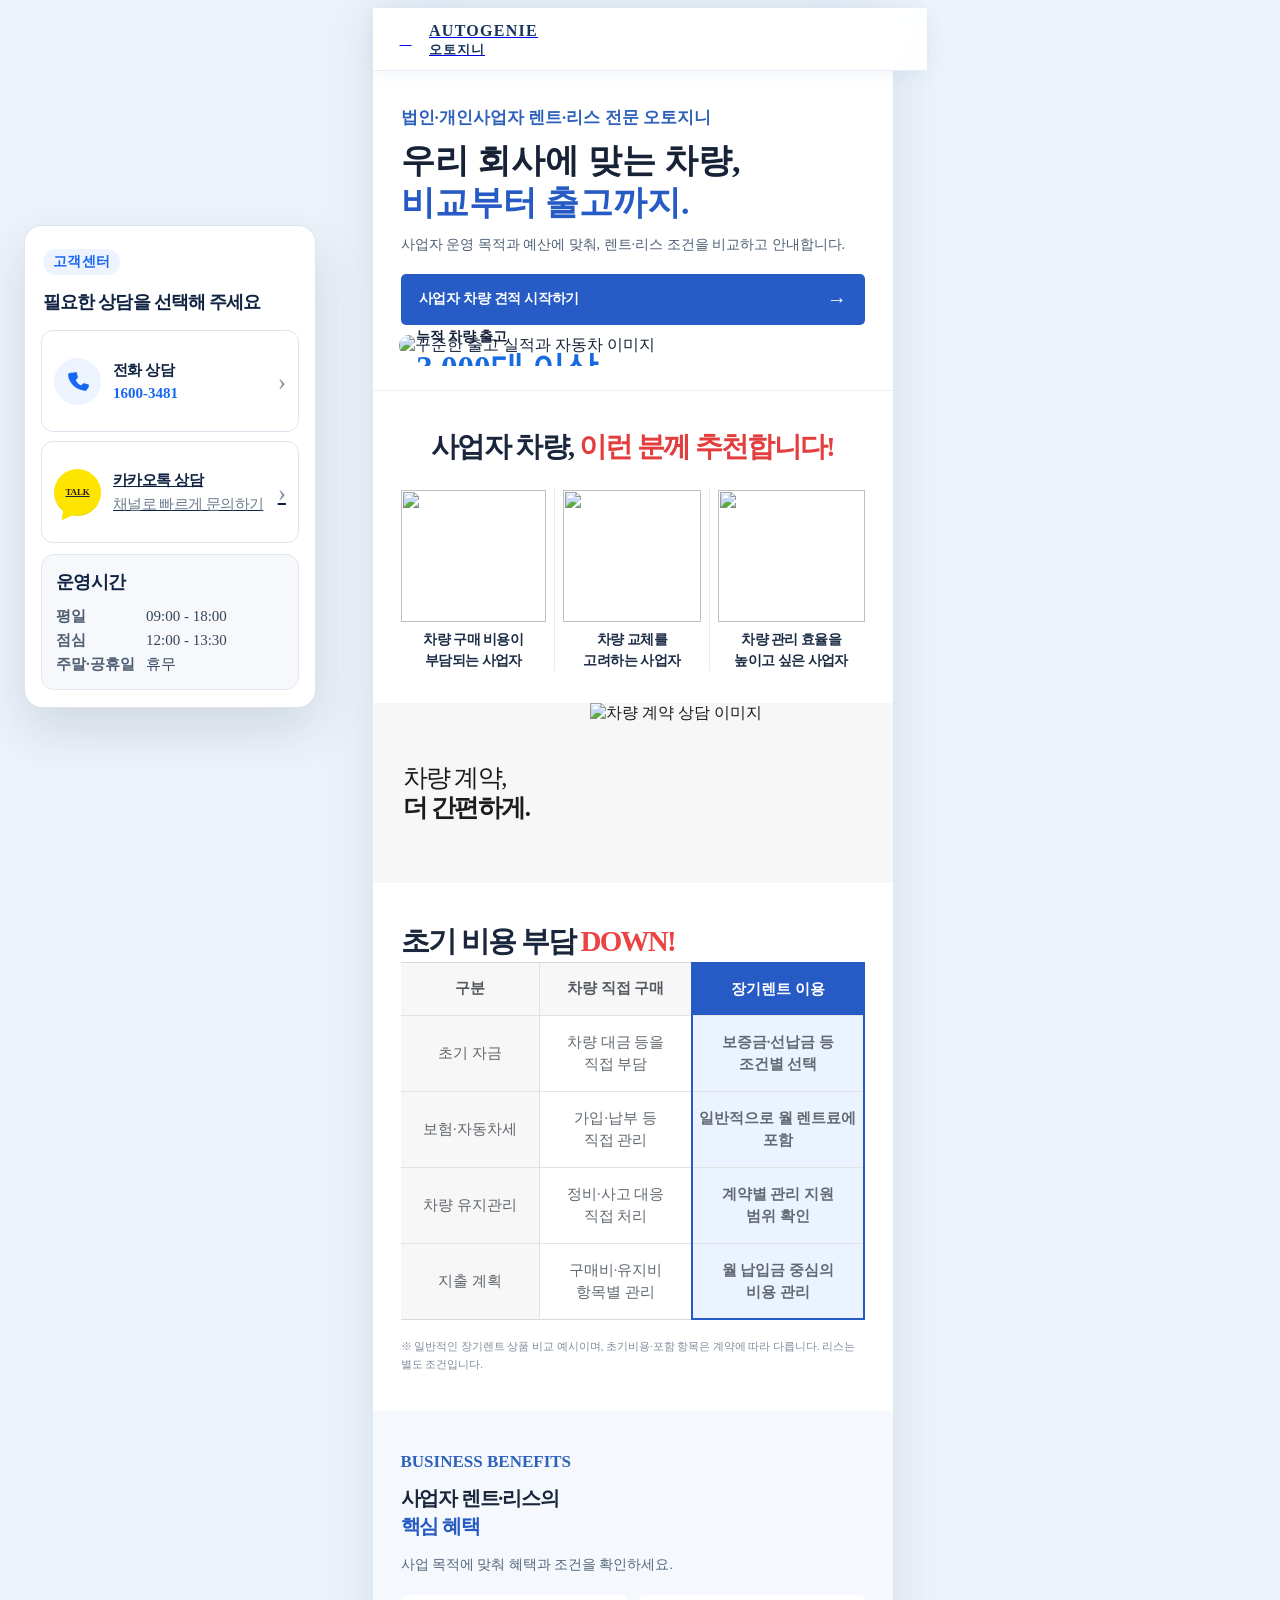
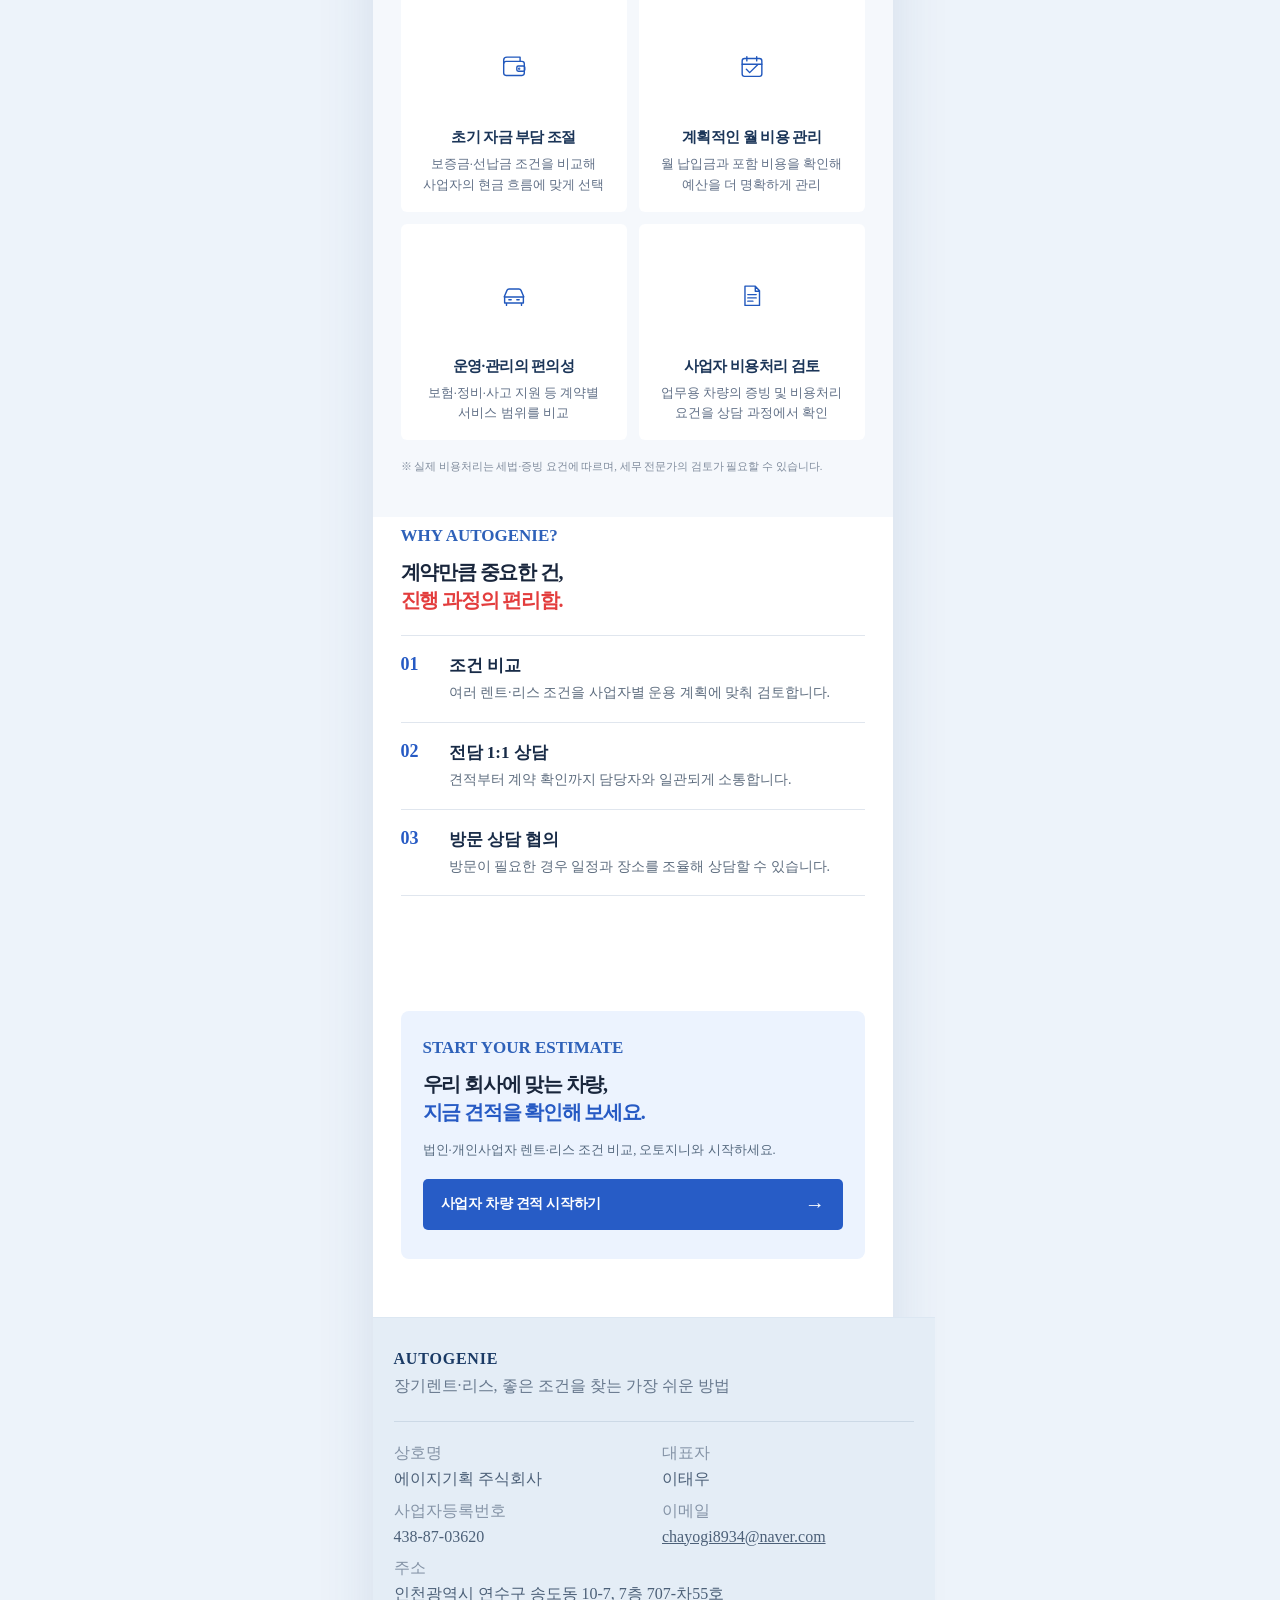
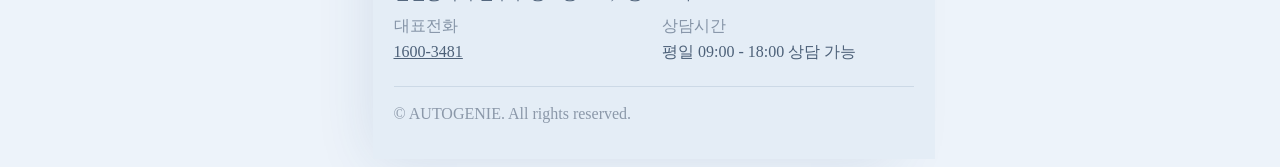
==== corporate-index.html @ b7a8c76e "유입 수정" ====
<!DOCTYPE html>
<html lang="ko" data-site-variant="corporate">
<head>
  <!-- Google tag (gtag.js) -->
  <script async src="https://www.googletagmanager.com/gtag/js?id=G-JW5PS7PGTS"></script>
  <script>
    window.dataLayer = window.dataLayer || [];
    function gtag(){dataLayer.push(arguments);}
    gtag('js', new Date());

    gtag('config', 'G-JW5PS7PGTS');
  </script>

  <meta charset="UTF-8">
  <meta name="viewport" content="width=device-width, initial-scale=1.0">
  <meta name="description" content="오토지니 법인·개인사업자 렌트·리스 비교 견적. 초기비용, 보험·세금, 차량 관리 조건을 비교하고 1:1 상담을 받아보세요.">
  <title>오토지니 | 법인·개인사업자 장기렌트·리스 견적</title>

  <script>
    // 법인 소개 페이지 표시 설정: true = 표시(ON), false = 숨김(OFF)
    // 법인 전용 사이트에만 적용되며 통합차 메인에는 영향이 없습니다.
    (function () {
      const SHOW_CORPORATE_INTRO = true; // 법인 소개 페이지 표시 여부
      document.documentElement.classList.toggle("corporate-estimate-started", !SHOW_CORPORATE_INTRO);
    })();
    // 차량별 광고 링크는 로딩 중 기본 소개 화면이 비치지 않도록 가립니다.
    if (new URLSearchParams(location.search).get("car")?.trim()) {
      document.documentElement.classList.add("vehicle-link-loading");
    }
    if ("scrollRestoration" in history) {
      history.scrollRestoration = "manual";
    }

    document.documentElement.scrollTop = 0;
    window.scrollTo(0, 0);
  </script>
  
  <style>
    html.vehicle-link-loading .landing-loader { animation: none !important; opacity: 1 !important; }
    html.vehicle-link-loading .wizard-page { visibility: hidden !important; }
    html[data-site-variant="corporate"].corporate-vehicle-selection .wizard-page > .wizard-hero { display: none; }
    html[data-site-variant="corporate"].corporate-vehicle-selection .wizard-page > .estimate-shell { margin-top: 12px; }
  

</style>
  <link rel="icon" href="favicon.svg" type="image/svg+xml">
    <link rel="stylesheet" href="css/common.css">
    <link rel="stylesheet" href="css/layer.css">
    <link rel="stylesheet" href="https://cdn.jsdelivr.net/npm/swiper@11/swiper-bundle.min.css">
    <link rel="stylesheet" href="css/style.css?v=20261112-corporate-business-02">
<style id="c26-marquee-critical">.c26-partners,.c26-marquees,.c26-marquee{overflow-x:hidden!important}.c26-marquee{scrollbar-width:none!important}.c26-marquee::-webkit-scrollbar{display:none!important}.c26-marquees.c26-marquees--active .c26-marquee__track{animation:none!important}</style>
</head>
<body>


  <div class="landing-loader" id="landingLoader" role="status" aria-live="polite" aria-label="견적 화면을 준비하고 있습니다.">
    <div class="loader-content">
      <div class="loader-copy">
        <p>AUTOGENIE</p>
        <h2>내 차 견적을<br>간편하게 시작하세요.</h2>
        <span>원하는 차량과 이용조건을<br>차례대로 선택할 수 있습니다.</span>
      </div>
      <div class="loader-symbol" aria-hidden="true">
        <i>A</i>
        <b></b><b></b><b></b>
      </div>
      <div class="loader-status">전국 최저가 견적을 불러오는 중</div>
    </div>
  </div>

  <aside class="customer-care" aria-labelledby="customerCareTitle">
    <div class="customer-care__head">
      <span>고객센터</span>
      <h2 id="customerCareTitle">필요한 상담을 선택해 주세요</h2>
    </div>

    <div class="customer-care__body">
      <div class="customer-care__channels">
        <!-- <a class="customer-care__channel" href="tel:1600-3481" aria-label="전화 상담 1600-3487"> -->
        <a class="customer-care__channel" aria-label="전화 상담 1600-3481">
          <svg class="customer-care__phone" viewBox="0 0 32 32" aria-hidden="true">
            <path d="M9.1 4.8 13 4a2 2 0 0 1 2.3 1.5l1.1 4.7a2 2 0 0 1-.6 1.9l-2.1 2c1.4 3.1 3.8 5.5 6.9 6.9l2-2.1a2 2 0 0 1 1.9-.6l4.7 1.1a2 2 0 0 1 1.5 2.3l-.8 3.9a3 3 0 0 1-3 2.4C14.2 27.5 4.5 17.8 4 7.8a3 3 0 0 1 2.4-3Z"></path>
          </svg>
          <span class="customer-care__channel-copy">
            <strong>전화 상담</strong>
            <b>1600-3481</b>
          </span>
          <span class="customer-care__arrow" aria-hidden="true">›</span>
        </a>

        <a class="customer-care__channel" href="http://pf.kakao.com/_xbkxkGn/chat" target="_blank" rel="noopener noreferrer" aria-label="카카오톡 상담 페이지 열기">
          <span class="customer-care__talk" aria-hidden="true">TALK</span>
          <span class="customer-care__channel-copy">
            <strong>카카오톡 상담</strong>
            <small>채널로 빠르게 문의하기</small>
          </span>
          <span class="customer-care__arrow" aria-hidden="true">›</span>
        </a>
      </div>

      <section class="customer-care__hours" aria-label="고객센터 운영시간">
        <h3>운영시간</h3>
        <dl>
          <div><dt>평일</dt><dd>09:00 - 18:00</dd></div>
          <div><dt>점심</dt><dd>12:00 - 13:30</dd></div>
          <div><dt>주말·공휴일</dt><dd>휴무</dd></div>
        </dl>
      </section>
    </div>
  </aside>


  <main class="wizard-page" id="top">
    <header class="wizard-header">
      <a class="brand-mark" href="corporate-index.html" aria-label="사업자 차량 소개 처음으로 새로고침">
        <span class="brand-symbol">A</span>
        <span class="brand-copy">
          <strong class="brand-copy__name">AUTOGENIE</strong>
          <small class="brand-copy__sub">오토지니</small>
        </span>
      </a>
      <button type="button" class="header-caption header-vehicle-search-button" id="openVehicleSearch" aria-haspopup="dialog" aria-controls="vehicleSearchModal">
        <span class="header-vehicle-search-button__desktop">차량 통합검색</span>
        <span class="header-vehicle-search-button__mobile">차량 검색</span>
      </button>
    </header>


    <!-- AUTOGENIE corporate editorial redesign / 2026-11-11 -->
    <section class="corporate-intro c26" id="corporateIntro" aria-labelledby="corporateIntroTitle">
      <section class="c26-hero" aria-labelledby="corporateIntroTitle">
        <div class="c26-pad">
          <p class="c26-eyebrow">법인·개인사업자 렌트·리스 전문 오토지니</p>
          <h1 id="corporateIntroTitle">우리 회사에 맞는 차량,<br><span>비교부터 <em>출고까지.</em></span></h1>
          <p class="c26-lead">사업자 운영 목적과 예산에 맞춰, 렌트·리스 조건을 비교하고 안내합니다.</p>
          <button type="button" data-enter-estimate class="c26-cta">사업자 차량 견적 시작하기 <span aria-hidden="true">→</span></button>
          <figure class="c26-delivery-graphic"><figcaption><span>누적 차량 출고</span><strong>3,000대 이상</strong></figcaption><img src="images/delivery-growth2.png" alt="꾸준한 출고 실적과 자동차 이미지" loading="eager" decoding="async"></figure>
        </div>
      </section>

      <section class="c26-recommend c26-pad" aria-labelledby="c26RecTitle">
        <h2 id="c26RecTitle">사업자 차량, <span>이런 분께 추천합니다!</span></h2>
        <div class="c26-reasons">
          <div><img class="c26-reasons__image" src="images/icons/corporate_purchase_cost.png" alt="" loading="lazy"><strong>차량 구매 비용이<br>부담되는 사업자</strong></div>
          <div><img class="c26-reasons__image" src="images/icons/corporate_vehicle_replacement.png" alt="" loading="lazy"><strong>차량 교체를<br>고려하는 사업자</strong></div>
          <div><img class="c26-reasons__image" src="images/icons/corporate_vehicle_management.png" alt="" loading="lazy"><strong>차량 관리 효율을<br>높이고 싶은 사업자</strong></div>
        </div>
      </section>

      <section class="c26-highlight c26-highlight--saving"><div class="c26-highlight__copy"><h2>차량 계약,<br><strong>더 간편하게.</strong></h2></div><img class="c26-highlight__image" src="images/personal-consulting.png" alt="차량 계약 상담 이미지" loading="lazy"></section>

      <section class="c26-compare c26-pad" aria-labelledby="c26CompareTitle">
        <h2 id="c26CompareTitle">초기 비용 부담 <span style="color:#eb4343">DOWN!</span></h2>
        <div class="c26-comparison">
          <table class="c26-comparison__table" aria-label="직접 구매와 장기렌트 비교"><thead><tr><th scope="col">구분</th><th scope="col">차량 직접 구매</th><th scope="col">장기렌트 이용</th></tr></thead><tbody>
            <tr><th scope="row">초기 자금</th><td>차량 대금 등을<br>직접 부담</td><td>보증금·선납금 등<br>조건별 선택</td></tr>
            <tr><th scope="row">보험·자동차세</th><td>가입·납부 등<br>직접 관리</td><td>일반적으로 월 렌트료에<br>포함</td></tr>
            <tr><th scope="row">차량 유지관리</th><td>정비·사고 대응<br>직접 처리</td><td>계약별 관리 지원<br>범위 확인</td></tr>
            <tr><th scope="row">지출 계획</th><td>구매비·유지비<br>항목별 관리</td><td>월 납입금 중심의<br>비용 관리</td></tr>
          </tbody></table>
        </div>
        <p class="c26-footnote">※ 일반적인 장기렌트 상품 비교 예시이며, 초기비용·포함 항목은 계약에 따라 다릅니다. 리스는 별도 조건입니다.</p>
      </section>

      <section class="c26-benefits c26-pad" aria-labelledby="c26BenefitsTitle">
        <p class="c26-eyebrow">BUSINESS BENEFITS</p>
        <h2 id="c26BenefitsTitle">사업자 렌트·리스의<br><span>핵심 혜택</span></h2>
        <p class="c26-desc">사업 목적에 맞춰 혜택과 조건을 확인하세요.</p>
        <div class="c26-benefits__list">
          <article><div class="c26-benefit-icon"><svg class="c26-icon c26-icon--wallet" viewBox="0 0 64 64" aria-hidden="true" fill="none" stroke="currentColor" stroke-width="3" stroke-linecap="round" stroke-linejoin="round"><rect x="10" y="20" width="44" height="30" rx="5"/><path d="M10 24V17c0-4 3-6 7-6h28v9"/><rect x="38" y="30" width="17" height="11" rx="3"/><circle cx="43" cy="35.5" r="1"/></svg></div><div><h3>초기 자금 부담 조절</h3><p>보증금·선납금 조건을 비교해 사업자의 현금 흐름에 맞게 선택</p></div></article>
          <article><div class="c26-benefit-icon"><svg class="c26-icon c26-icon--calendar" viewBox="0 0 64 64" aria-hidden="true" fill="none" stroke="currentColor" stroke-width="3" stroke-linecap="round" stroke-linejoin="round"><rect x="11" y="14" width="42" height="38" rx="5"/><path d="M11 26h42M21 10v9m21-9v9M20 37l7 7 17-17"/></svg></div><div><h3>계획적인 월 비용 관리</h3><p>월 납입금과 포함 비용을 확인해 예산을 더 명확하게 관리</p></div></article>
          <article><div class="c26-benefit-icon"><svg class="c26-icon c26-icon--car" viewBox="0 0 64 64" aria-hidden="true" fill="none" stroke="currentColor" stroke-width="3" stroke-linecap="round" stroke-linejoin="round"><path d="M11 34 17 20a5 5 0 0 1 5-3h20a5 5 0 0 1 5 3l6 14M12 34h40v13H12zM16 47v5m32-5v5M21 40h5m12 0h5"/></svg></div><div><h3>운영·관리의 편의성</h3><p>보험·정비·사고 지원 등 계약별 서비스 범위를 비교</p></div></article>
          <article><div class="c26-benefit-icon"><svg class="c26-icon c26-icon--document" viewBox="0 0 64 64" aria-hidden="true" fill="none" stroke="currentColor" stroke-width="3" stroke-linecap="round" stroke-linejoin="round"><path d="M17 11h22l9 10v31H17zM39 11v11h9M23 29h18M23 36h18M23 43h11"/></svg></div><div><h3>사업자 비용처리 검토</h3><p>업무용 차량의 증빙 및 비용처리 요건을 상담 과정에서 확인</p></div></article>
        </div>
        <p class="c26-footnote">※ 실제 비용처리는 세법·증빙 요건에 따르며, 세무 전문가의 검토가 필요할 수 있습니다.</p>
      </section>
    
      <section class="c26-service c26-pad" aria-labelledby="c26ServiceTitle"><p class="c26-eyebrow">WHY AUTOGENIE?</p><h2 id="c26ServiceTitle">계약만큼 중요한 건,<br><span>진행 과정의 편리함.</span></h2>
        <div class="c26-service__rows"><article><b>01</b><div><strong>조건 비교</strong><p>여러 렌트·리스 조건을 사업자별 운용 계획에 맞춰 검토합니다.</p></div></article><article><b>02</b><div><strong>전담 1:1 상담</strong><p>견적부터 계약 확인까지 담당자와 일관되게 소통합니다.</p></div></article><article><b>03</b><div><strong>방문 상담 협의</strong><p>방문이 필요한 경우 일정과 장소를 조율해 상담할 수 있습니다.</p></div></article></div>
      </section>
      <section class="c26-partners" aria-labelledby="c26PartnersTitle"><div class="c26-pad"><p class="c26-eyebrow">PARTNER NETWORK</p><h2 id="c26PartnersTitle">법인·개인사업자 <span>제휴 파트너</span></h2><p class="c26-desc">여러 회사의 차량 조건을 비교하는 네트워크를 준비하고 있습니다.</p></div>
        <div class="c26-marquees"><div class="c26-marquee c26-marquee--left" aria-label="제휴사 임시 예시 자동 흐름"><div class="c26-marquee__track" aria-hidden="true"><div class="c26-marquee__group"><span class="c26-logo"><i style="--logo:#2371b9" aria-hidden="true">◆</i><b>KDB캐피탈</b></span><span class="c26-logo"><i style="--logo:#169f92" aria-hidden="true">✦</i><b>하나캐피탈</b></span><span class="c26-logo"><i style="--logo:#da2237" aria-hidden="true">●</i><b>롯데오토리스</b></span><span class="c26-logo"><i style="--logo:#da2237" aria-hidden="true">●</i><b>롯데캐피탈</b></span><span class="c26-logo"><i style="--logo:#60a73e" aria-hidden="true">●</i><b>아마존카</b></span></div><div class="c26-marquee__group"><span class="c26-logo"><i style="--logo:#2371b9" aria-hidden="true">◆</i><b>KDB캐피탈</b></span><span class="c26-logo"><i style="--logo:#169f92" aria-hidden="true">✦</i><b>하나캐피탈</b></span><span class="c26-logo"><i style="--logo:#da2237" aria-hidden="true">●</i><b>롯데오토리스</b></span><span class="c26-logo"><i style="--logo:#da2237" aria-hidden="true">●</i><b>롯데캐피탈</b></span><span class="c26-logo"><i style="--logo:#60a73e" aria-hidden="true">●</i><b>아마존카</b></span></div></div></div><div class="c26-marquee c26-marquee--right" aria-label="제휴사 임시 예시 자동 흐름"><div class="c26-marquee__track" aria-hidden="true"><div class="c26-marquee__group"><span class="c26-logo"><i style="--logo:#c52e40" aria-hidden="true">▰</i><b>메리츠캐피탈</b></span><span class="c26-logo"><i style="--logo:#1e8fc9" aria-hidden="true">◒</i><b>우리카드</b></span><span class="c26-logo"><i style="--logo:#1e8fc9" aria-hidden="true">◒</i><b>우리금융캐피탈</b></span><span class="c26-logo"><i style="--logo:#da2237" aria-hidden="true">●</i><b>롯데렌터카</b></span><span class="c26-logo"><i style="--logo:#2371b9" aria-hidden="true">◆</i><b>KDB캐피탈</b></span></div><div class="c26-marquee__group"><span class="c26-logo"><i style="--logo:#c52e40" aria-hidden="true">▰</i><b>메리츠캐피탈</b></span><span class="c26-logo"><i style="--logo:#1e8fc9" aria-hidden="true">◒</i><b>우리카드</b></span><span class="c26-logo"><i style="--logo:#1e8fc9" aria-hidden="true">◒</i><b>우리금융캐피탈</b></span><span class="c26-logo"><i style="--logo:#da2237" aria-hidden="true">●</i><b>롯데렌터카</b></span><span class="c26-logo"><i style="--logo:#2371b9" aria-hidden="true">◆</i><b>KDB캐피탈</b></span></div></div></div></div>
      </section>
    
      <section class="c26-bottom c26-pad" aria-labelledby="c26BottomTitle"><div class="c26-bottom__inner"><p class="c26-eyebrow">START YOUR ESTIMATE</p><h2 id="c26BottomTitle">우리 회사에 맞는 차량,<br><span>지금 견적을 확인해 보세요.</span></h2><p>법인·개인사업자 렌트·리스 조건 비교, 오토지니와 시작하세요.</p><button type="button" data-enter-estimate class="c26-cta">사업자 차량 견적 시작하기 <span aria-hidden="true">→</span></button></div></section>
    </section>
        <section class="wizard-hero">
      <p>국산·수입 전 차종 비교</p>
      <h1>내가 원하는 차량,<br><strong>조건까지 한 번에 선택하세요.</strong></h1>
      <!-- <span>전국 최저가 맞춤 견적을 받아보실 수 있습니다.</span> -->
      <span>초기비용 <span class="wizard-zero">0</span>원, 자동차세 <span class="wizard-zero">0</span>원, 보험료 <span class="wizard-zero">0</span>원</span>
      <div class="wizard-hero-visual" aria-hidden="true">
        <img src="images/car-img-bg.png" alt="" class="wizard-hero-visual__image">
      </div>
    </section>

    <section class="estimate-shell" id="estimate">
      <ol class="step-indicator progress-1" id="stepIndicator" aria-label="견적 신청 단계">
        <li class="active">
          <button type="button" data-step-tab="1"><b>01</b><span>차량 선택</span></button>
        </li>
        <li>
          <button type="button" data-step-tab="2" disabled><b>02</b><span>세부모델</span></button>
        </li>
        <li>
          <button type="button" data-step-tab="3" disabled><b>03</b><span>이용조건</span></button>
        </li>
        <li>
          <button type="button" data-step-tab="4" disabled><b>04</b><span>정보입력</span></button>
        </li>
      </ol>

      <form id="estimateForm" novalidate>
        <div id="wizardContent">
          <div class="wizard-step step-one wizard-static-fallback">
            <div class="step-heading">
              <span>STEP 01</span>
              <h2>원하는 차량을 선택해 주세요.</h2>
              <p>차량 종류부터 색상까지 순서대로 선택할 수 있습니다.</p>
            </div>

            <fieldset class="option-block">
              <legend><b>1</b> 차량 구분</legend>
              <div class="segment-control two-column" data-group="market">
                <button type="button" data-value="domestic">국산차</button>
                <button type="button" data-value="import">수입차</button>
              </div>
            </fieldset>

            <div class="review-slot" data-review-slot></div>

            <fieldset class="option-block is-disabled-block initial-followup-selection" hidden>
              <legend><b>2</b> 브랜드</legend>
              <p class="empty-selection-guide">차량 구분을 먼저 선택해 주세요.</p>
            </fieldset>

            <fieldset class="option-block is-disabled-block initial-followup-selection" hidden>
              <legend><b>3</b> 차량</legend>
              <p class="empty-selection-guide">브랜드를 먼저 선택해 주세요.</p>
            </fieldset>

            <div class="wizard-car-card is-empty initial-followup-selection" hidden>
              <div class="wizard-car-title">
                <div>
                  <small>SELECT VEHICLE</small>
                  <strong>차량을 선택해 주세요</strong>
                </div>
              </div>

              <div class="wizard-car-image">
                <div class="vehicle-empty-visual">차량 선택 후 이미지가 표시됩니다.</div>
              </div>

              <div class="paint-block is-disabled-block">
                <div class="paint-label"><b>4</b> 외장 색상</div>
                <p class="empty-selection-guide">차량을 먼저 선택해 주세요.</p>
              </div>
            </div>
          </div>
</div>

        <div id="reviewParking" class="review-parking">
        <section class="review-section" id="reviewSection" aria-labelledby="reviewSectionTitle">
          <div class="review-section__head">
            <div>
              <span class="review-section__eyebrow">REAL DELIVERY REVIEW</span>
              <h2 id="reviewSectionTitle">오토지니 실제 출고 후기</h2>
              
            </div>
            <a class="review-section__more" href="#review-detail">전체 후기 보기</a>
          </div>

          <div class="swiper review-carousel" id="reviewCarousel">
            <div class="swiper-wrapper review-track" id="reviewTrack" aria-live="polite">
              <article class="review-card review-card--loading">
                <div class="review-card__body">
                  <span class="review-card__badge">오토지니 출고후기</span>
                  <strong>출고 후기를 불러오는 중입니다.</strong>
                  <p>최신 출고 사례를 확인하고 있습니다.</p>
                </div>
              </article>
            </div>
          </div>
        </section>
        </div>
        <div class="wizard-spacer"></div>
        <div class="wizard-actions" id="wizardActions">
          <button class="back-button" id="backButton" type="button" aria-label="이전 단계" hidden>
            <svg class="back-arrow" viewBox="0 0 24 24" aria-hidden="true">
              <path d="M5 12h14M14 7l5 5-5 5"></path>
            </svg>
          </button>
          <div class="wizard-actions__group" id="actionGroup">
            <button class="consult-button" id="consultButton" type="button" hidden>바로 견적신청</button>
            <button class="next-button" id="nextButton" type="button">
              다음 단계
              <svg viewBox="0 0 24 24" aria-hidden="true">
                <path d="M5 12h14M14 7l5 5-5 5"></path>
              </svg>
            </button>
          </div>
        </div>
      </form>
    </section>



  

  <dialog class="vehicle-search-modal" id="vehicleSearchModal" aria-labelledby="vehicleSearchModalTitle">
    <div class="vehicle-search-modal__panel">
      <div class="vehicle-search-modal__header">
        <div>
          <h2 id="vehicleSearchModalTitle">차량 통합검색</h2>
          <p>차량명을 검색하면 차량 구분과 브랜드가 자동으로 선택됩니다.</p>
        </div>
        <button type="button" class="vehicle-search-modal__close" id="closeVehicleSearch" aria-label="차량 검색 닫기">×</button>
      </div>
      <div class="vehicle-search-modal__body">
        <div class="vehicle-search-field">
          <input type="search" id="globalVehicleSearch" placeholder="예: 아반떼, 그랑 콜레오스, 모델Y" autocomplete="off" aria-controls="globalVehicleSearchList">
          <button type="button" class="vehicle-search-clear" id="globalVehicleSearchClear" aria-label="검색어 지우기" hidden>×</button>
        </div>
        <p class="vehicle-search-result" id="globalVehicleSearchResult" aria-live="polite">차량명을 입력해 주세요.</p>
        <div class="vehicle-search-list integrated-vehicle-search__list" id="globalVehicleSearchList" hidden></div>
      </div>
    </div>
  </dialog>

  <dialog class="privacy-modal" id="privacyModal" aria-labelledby="privacyModalTitle">
      <div class="privacy-modal__inner">
        <div class="privacy-modal__header">
          <h2 id="privacyModalTitle">개인정보 수집 및 이용 동의</h2>
          <button type="button" class="privacy-modal__close" data-privacy-close aria-label="개인정보 팝업 닫기">×</button>
        </div>

        <div class="privacy-modal__content">
          <section>
            <h3>개인정보취급방침은 다음과 같은 내용을 담고 있습니다.</h3>
          </section>

          <section>
            <h3>가. 수집하는 개인정보 항목 및 수집방법</h3>
            <p>신청자 이름, 핸드폰</p>
          </section>

          <section>
            <h3>나. 개인정보의 수집 및 이용목적</h3>
            <p>영업 담당자들의 전화 상담</p>
          </section>

          <section>
            <h3>다. 수집한 개인정보의 보유 및 이용기간</h3>
            <p>원칙적으로 개인정보 수집 및 이용목적이 달성된 후에는 해당 정보를 지체 없이 파기합니다.</p>
          </section>
        </div>

        <div class="privacy-modal__footer">
          <button type="button" class="privacy-modal__confirm" data-privacy-close>확인</button>
        </div>
      </div>
    </dialog>

    <footer class="wizard-footer">
      <div class="footer-brand">
        <strong>AUTOGENIE</strong>
        <p>장기렌트·리스, 좋은 조건을 찾는 가장 쉬운 방법</p>
      </div>

      <dl class="company-info">
        <div><dt>상호명</dt><dd>에이지기획 주식회사</dd></div>
        <div><dt>대표자</dt><dd>이태우</dd></div>
        <div><dt>사업자등록번호</dt><dd>438-87-03620</dd></div>
        <div><dt>이메일</dt><dd><a href="mailto:chayogi8934@naver.com">chayogi8934@naver.com</a></dd></div>
        <div class="wide"><dt>주소</dt><dd>인천광역시 연수구 송도동 10-7, 7층 707-차55호</dd></div>
        <div><dt>대표전화</dt><dd><a href="tel:1600-3481">1600-3481</a></dd></div>
        <div><dt>상담시간</dt><dd>평일 09:00 - 18:00 상담 가능</dd></div>
      </dl>

      <small class="footer-copyright">© AUTOGENIE. All rights reserved.</small>
    </footer>
  </main>

  <!-- STEP 02: 트림 확인 팝업 (선택 확정 전 안내) -->
  <dialog class="trim-detail-modal" id="trimDetailModal" aria-labelledby="trimDetailModalTitle" aria-describedby="trimDetailModalSummary">
    <div class="trim-detail-modal__panel">
      <header class="trim-detail-modal__header">
        <button type="button" class="trim-detail-modal__back" data-trim-close aria-label="트림 목록으로 돌아가기">
          <svg viewBox="0 0 24 24" width="23" height="23" fill="none" stroke="currentColor" stroke-width="2" stroke-linecap="round" stroke-linejoin="round" aria-hidden="true"><path d="m15 18-6-6 6-6"/></svg>
        </button>
        <span class="trim-detail-modal__eyebrow">트림 상세 안내</span>
        <button type="button" class="trim-detail-modal__close" data-trim-close aria-label="트림 안내 닫기">×</button>
      </header>
      <div class="trim-detail-modal__body">
        <div class="trim-detail-modal__vehicle" id="trimDetailVehicle"></div>
        <h2 id="trimDetailModalTitle" class="trim-detail-modal__title" tabindex="-1"></h2>
        <figure class="trim-detail-modal__visual" id="trimDetailVisual" hidden>
          <div class="trim-detail-modal__visual-heading">
            <span id="trimDetailFeatureLabel">대표 핵심 기능</span>
            <strong id="trimDetailFeatureName"></strong>
          </div>
          <img id="trimDetailImage" alt="" decoding="async">
          <figcaption id="trimDetailImageCaption"></figcaption>
        </figure>
        <p class="trim-detail-modal__summary" id="trimDetailModalSummary"></p>
        <section class="trim-detail-modal__info" aria-labelledby="trimDetailCompareTitle">
          <h3 id="trimDetailCompareTitle">트림별로 달라질 수 있는 부분</h3>
          <div class="trim-detail-modal__comparison" id="trimDetailComparison" hidden>
            <div class="trim-detail-modal__comparison-group trim-detail-modal__comparison-group--inherited">
              <strong class="trim-detail-modal__comparison-label" id="trimDetailInheritedTitle">이전 트림에서 이어지는 주요 사양</strong>
              <ul class="trim-detail-modal__highlights trim-detail-modal__highlights--inherited" id="trimDetailInheritedList"></ul>
            </div>
            <div class="trim-detail-modal__comparison-group trim-detail-modal__comparison-group--upgrade">
              <div class="trim-detail-modal__comparison-upgrade-top">
                <span class="trim-detail-modal__upgrade-badge">UPGRADE</span>
                <strong class="trim-detail-modal__comparison-label" id="trimDetailAddedTitle">새로 추가된 기능</strong>
              </div>
              <ul class="trim-detail-modal__highlights trim-detail-modal__highlights--upgrade" id="trimDetailAddedList"></ul>
            </div>
            <p class="trim-detail-modal__comparison-foot" id="trimDetailComparisonFoot"></p>
          </div>
          <ul class="trim-detail-modal__highlights" id="trimDetailHighlights"></ul>
        </section>
        <div class="trim-detail-modal__notice">
          <strong>선택 전 확인해 주세요</strong>
          <p>기본 사양과 선택 옵션은 차량, 연식, 세부모델에 따라 달라질 수 있습니다. 정확한 구성은 상담 시 확인해 주세요.</p>
        </div>
      </div>
      <footer class="trim-detail-modal__footer">
        <p class="trim-detail-modal__question">이 트림을 선택하시겠습니까?</p>
        <div class="trim-detail-modal__actions">
          <button type="button" class="trim-detail-modal__cancel" data-trim-close><span class="trim-detail-modal__cancel-desktop">다른 트림 살펴보기</span><span class="trim-detail-modal__cancel-mobile">다른 트림 살펴보기</span></button>
          <button type="button" class="trim-detail-modal__confirm" id="confirmTrimSelection">이 트림 선택하기</button>
        </div>
      </footer>
    </div>
  </dialog>

  <!-- 견적 신청 제한 안내 -->
  <dialog class="estimate-block-modal" id="estimateBlockModal" aria-labelledby="estimateBlockTitle" aria-describedby="estimateBlockDescription">
    <div class="estimate-block-modal__content">
      <div class="estimate-block-modal__symbol" aria-hidden="true">!</div>
      <h2 id="estimateBlockTitle">견적 신청이 제한되었습니다</h2>
      <p class="estimate-block-modal__reason" id="estimateBlockDescription">반복적인 허위 견적 신청 및 서비스 이용 방해 행위가 확인되어 견적 신청이 제한되었습니다.</p>
      <div class="estimate-block-modal__warning">
        <strong>⚠ 법적 조치 안내</strong>
        <p>동일한 행위가 지속될 경우 관련 법령에 따라 법적 조치가 취해질 수 있습니다.</p>
      </div>
      <p class="estimate-block-modal__support">정상적인 상담을 원하시는 경우 고객센터로 문의해 주세요.</p>
      <button class="estimate-block-modal__confirm" type="button" data-estimate-block-close>확인</button>
    </div>
  </dialog>


  <script>
    // 기존 견적 JS의 상태·이벤트는 유지하고, 인트로 표시 상태만 전환합니다.
    (function () {
      function showEstimate() {
        document.documentElement.classList.add("corporate-estimate-started");
        const isCorporateSite = document.documentElement.dataset.siteVariant === "corporate" &&
          location.hostname.toLowerCase() !== "agcar.agautoplan.com";
        document.documentElement.classList.toggle("corporate-vehicle-selection", isCorporateSite);
        const intro = document.getElementById("corporateIntro");
        intro?.setAttribute("aria-hidden", "true");
        requestAnimationFrame(function () {
          window.scrollTo({ top: 0, left: 0, behavior: "instant" });
          if (!isCorporateSite) return;
          const initialButton = document.querySelector('#estimate .segment-control[data-group="market"] button');
          if (initialButton) initialButton.focus({ preventScroll: true });
        });
      }
      function enterCorporateEstimate() {
        const intro = document.getElementById("corporateIntro");
        if (!intro || intro.dataset.isLeaving === "true") return;

        const prefersReducedMotion = window.matchMedia("(prefers-reduced-motion: reduce)").matches;
        if (typeof intro.animate !== "function") {
          showEstimate();
          return;
        }

        intro.dataset.isLeaving = "true";
        const exitAnimation = intro.animate(
          [
            { opacity: 1, transform: "translateY(0)" },
            {
              opacity: 0,
              transform: prefersReducedMotion ? "translateY(0)" : "translateY(-14px)"
            }
          ],
          {
            duration: prefersReducedMotion ? 180 : 450,
            easing: "cubic-bezier(0.22, 0.61, 0.36, 1)",
            fill: "forwards"
          }
        );
        exitAnimation.addEventListener("finish", showEstimate, { once: true });
      }
      document.querySelectorAll("[data-enter-estimate]").forEach(function (button) {
        button.addEventListener("click", enterCorporateEstimate);
      });
    })();
  </script>

<script id="c26-marquee-runtime">
(function () {
  function runCorporateMarquee() {
    var container = document.querySelector('.c26-marquees');
    if (!container || container.dataset.marqueeReady === '1') return;
    var rows = Array.from(container.querySelectorAll('.c26-marquee'));
    if (rows.length !== 2) return;
    container.dataset.marqueeReady='1';
    var state = rows.map(function(row) {
      var track=row.querySelector('.c26-marquee__track');
      var group=track.querySelector('.c26-marquee__group');
      return {row:row,track:track,group:group, direction:row.classList.contains('c26-marquee--right')?1:-1, width:1, x:0, speed:row.classList.contains('c26-marquee--right')?26:29};
    });
    function recalc(){
      state.forEach(function(s){
        var old=s.width;
        s.width=s.group.getBoundingClientRect().width || s.group.offsetWidth || 1;
        if (old===1 || s.x < -s.width || s.x>0) s.x=s.direction>0?-s.width:0;
        s.track.style.transform='translate3d('+s.x+'px,0,0)';
      });
    }
    recalc();
    container.classList.add('c26-marquees--active');
    window.addEventListener('resize', recalc, {passive:true});
    var prev=0;
    function animate(t) {
      var delta=prev?Math.min(t-prev,50):16;
      prev=t;
      state.forEach(function(s){
        s.x += s.direction*s.speed*delta/1000;
        if(s.direction<0 && s.x<=-s.width) s.x+=s.width;
        if(s.direction>0 && s.x>=0) s.x-=s.width;
        s.track.style.transform='translate3d('+s.x.toFixed(3)+'px,0,0)';
      });
      window.requestAnimationFrame(animate);
    }
    window.requestAnimationFrame(animate);
  }
  if(document.readyState==='loading') document.addEventListener('DOMContentLoaded',runCorporateMarquee,{once:true});
  else runCorporateMarquee();
})();
</script>
  <script src="js/traffic-tracker.js?v=20261126-traffic-02"></script>

  <script src="js/trim-reference-data.js?v=20261110-trim-merged-01"></script>
  <script src="js/script.js?v=20261110-trim-merged-01"></script>
  <script src="https://cdn.jsdelivr.net/npm/swiper@11/swiper-bundle.min.js"></script>
  <script src="js/reviews.js?v=20261106-agcar-review-loop-01"></script>

</body>
</html>
---- css/style.css ----
@charset "UTF-8";

/* =========================================================
   페이지 기본 스타일
   - 기존 common.css의 페이지 전용 스타일 이동
========================================================= */
.site-header {
    z-index: 50;
    color: #fff;
    -webkit-backdrop-filter: blur(18px);
    backdrop-filter: blur(18px);
    background: #061426eb;
    border-bottom: 1px solid #ffffff14;
    justify-content: space-between;
    align-items: center;
    height: 76px;
    padding: 0 max(24px, 50vw - 640px);
    display: flex;
    position: sticky;
    top: 0;
}
.brand-mark {
    letter-spacing: 0.04em;
    align-items: center;
    gap: 11px;
    font-size: var(--font-18);
    font-weight: 800;
    display: inline-flex;
}
.brand-symbol {
    background: var(--blue);
    color: #fff;
    letter-spacing: 0.08em;
    border-radius: 10px 10px 10px 3px;
    place-items: center;
    width: 35px;
    height: 35px;
    font-style: italic;
    display: grid;
}
.desktop-nav {
    color: #ffffffb8;
    font-size: var(--font-size-base);
    gap: 38px;
    font-weight: 600;
    display: flex;
}
.desktop-nav a:hover {
    color: #fff;
}
.header-cta {
    color: var(--navy-950);
    font-size: var(--font-size-base);
    background: #f7f7f7;
    border-radius: 9px;
    padding: 12px 19px;
    font-weight: 800;
}
.hero {
    background:
        linear-gradient(180deg, #ffffff05, transparent 26%),
        radial-gradient(
            circle at 50% 38%,
            #16365e 0,
            var(--navy-950) 52%,
            #040e1c 100%
        );
    color: #fff;
    min-height: calc(100vh - 76px);
    padding: 76px 24px 40px;
    position: relative;
    overflow: hidden;
}
.hero:before {
    content: "";
    pointer-events: none;
    background-image:
        linear-gradient(#ffffff06 1px, #0000 1px),
        linear-gradient(90deg, #ffffff06 1px, #0000 1px);
    background-size: 72px 72px;
    position: absolute;
    inset: 0;
    -webkit-mask-image: linear-gradient(#000, #0000 65%);
    mask-image: linear-gradient(#000, #0000 65%);
}
.hero-glow {
    filter: blur(100px);
    pointer-events: none;
    background: #407aff2e;
    border-radius: 50%;
    width: 640px;
    height: 300px;
    position: absolute;
    top: 50px;
    left: 50%;
    transform: translate(-50%);
}
.hero-heading,
.configurator,
.trust-row {
    z-index: 1;
    width: min(1280px, 100%);
    margin-inline: auto;
    position: relative;
}
.hero-heading {
    text-align: center;
}
.eyebrow {
    color: #91b8ff;
    font-size: var(--font-size-base);
    letter-spacing: 0.14em;
    justify-content: center;
    align-items: center;
    gap: 9px;
    margin: 0 0 18px;
    font-weight: 800;
    display: flex;
}
.eyebrow span {
    background: currentColor;
    width: 18px;
    height: 2px;
}
.hero h1 {
    color: #fff;
    letter-spacing: -0.055em;
    margin: 0;
    font-size: clamp(2.25rem, 4vw, 3.625rem);
    font-weight: 500;
    line-height: 1.22;
}
.hero h1 strong {
    color: #c7dafe;
    font-weight: 800;
}
.hero-description {
    color: #ffffffa1;
    margin: 20px auto 36px;
    font-size: var(--font-17);
    line-height: 1.75;
}
.configurator {
    min-height: 590px;
    color: var(--ink);
    background: #fff;
    border: 1px solid #ffffff24;
    border-radius: 24px;
    grid-template-columns: 390px 1fr;
    display: grid;
    overflow: hidden;
    box-shadow: 0 30px 80px #00071273;
}
.config-panel {
    border-right: 1px solid var(--line);
    background: #fff;
    padding: 34px 30px;
}
.step-title {
    align-items: center;
    gap: 14px;
    margin-bottom: 28px;
    display: flex;
}
.step-title > span {
    background: var(--navy-950);
    color: #fff;
    width: 42px;
    height: 42px;
    font-size: var(--font-size-base);
    border-radius: 13px;
    place-items: center;
    font-weight: 800;
    display: grid;
}
.step-title p {
    color: var(--blue);
    font-size: var(--font-size-base);
    letter-spacing: 0.11em;
    margin: 0 0 3px;
    font-weight: 900;
}
.step-title h2 {
    letter-spacing: -0.03em;
    margin: 0;
    font-size: var(--font-21);
}
.field-label {
    color: #344054;
    font-size: var(--font-size-base);
    align-items: center;
    gap: 8px;
    margin-bottom: 11px;
    font-weight: 800;
    display: flex;
}
.field-label > span {
    width: 20px;
    height: 20px;
    color: var(--blue);
    font-size: var(--font-size-base);
    background: #edf3ff;
    border-radius: 50%;
    place-items: center;
    display: grid;
}
.brand-grid {
    scrollbar-color: #c5cfdb transparent;
    scrollbar-width: thin;
    grid-template-columns: repeat(4, 1fr);
    gap: 7px;
    max-height: 185px;
    padding-right: 5px;
    display: grid;
    overflow-y: auto;
}
.brand-button {
    border: 1px solid var(--line);
    color: #475467;
    cursor: pointer;
    min-height: 52px;
    font-size: var(--font-size-base);
    background: #fff;
    border-radius: 9px;
    padding: 7px 4px;
    font-weight: 800;
    transition: all 0.18s;
}
.brand-button small {
    color: #98a2b3;
    font-size: var(--font-size-base);
    letter-spacing: 0.04em;
    margin-bottom: 2px;
    display: block;
}
.brand-button:hover {
    background: #f7f9ff;
    border-color: #9cb9ff;
}
.brand-button.active {
    border-color: var(--blue);
    color: var(--blue-dark);
    box-shadow: inset 0 0 0 1px var(--blue);
    background: #edf3ff;
}
.brand-button.active small {
    color: #5981dd;
}
.select-wrap {
    position: relative;
}
.select-wrap:after {
    content: "";
    pointer-events: none;
    border-bottom: 2px solid #667085;
    border-right: 2px solid #667085;
    width: 8px;
    height: 8px;
    position: absolute;
    top: 50%;
    right: 16px;
    transform: translateY(-70%) rotate(45deg);
}
select,
.quote-form input {
    width: 100%;
    height: 51px;
    color: var(--ink);
    background: #fff;
    border: 1px solid #d9dfe7;
    border-radius: 10px;
    outline: none;
}
select {
    appearance: none;
    cursor: pointer;
    font-size: var(--font-size-base);
    padding: 0 42px 0 15px;
    font-weight: 700;
}
select:focus,
.quote-form input:focus {
    border-color: var(--blue);
    box-shadow: 0 0 0 3px #2f6bff1a;
}
.paint-list {
    gap: 10px;
    display: flex;
}
.paint-button {
    cursor: pointer;
    background: 0 0;
    border: 1px solid #0000;
    border-radius: 50%;
    place-items: center;
    width: 42px;
    height: 42px;
    display: grid;
}
.paint-button span {
    border: 1px solid;
    border-radius: 50%;
    width: 28px;
    height: 28px;
    box-shadow: inset 0 0 0 2px #ffffff59;
}
.paint-button.active {
    border-color: var(--blue);
    box-shadow: 0 0 0 2px #edf3ff;
}
.paint-name {
    font-size: var(--font-size-base);
    flex-direction: column;
    gap: 3px;
    margin-top: 10px;
    display: flex;
}
.paint-name small {
    color: #98a2b3;
    font-size: var(--font-size-base);
}
.car-stage {
    background:
        radial-gradient(circle at 55% 42%, #c5d8ff8c, #0000 33%),
        linear-gradient(150deg, #f9fbfe 0%, #eef3fa 100%);
    flex-direction: column;
    min-width: 0;
    padding: 40px 48px 34px;
    display: flex;
}
.car-meta {
    justify-content: space-between;
    align-items: flex-start;
    display: flex;
}
.car-meta p {
    color: var(--blue);
    font-size: var(--font-size-base);
    letter-spacing: 0.15em;
    margin: 0 0 6px;
    font-weight: 900;
}
.car-meta h2 {
    letter-spacing: -0.05em;
    margin: 0;
    font-size: clamp(1.875rem, 3vw, 2.75rem);
    line-height: 1.15;
}
.car-badge {
    background: var(--blue);
    color: #fff;
    font-size: var(--font-size-base);
    border-radius: 999px;
    padding: 7px 12px;
    font-weight: 800;
}
.car-visual {
    flex: 1;
    place-items: center;
    min-height: 365px;
    display: grid;
    position: relative;
}
.car-visual img {
    z-index: 2;
    object-fit: contain;
    mix-blend-mode: multiply;
    width: min(100%, 780px);
    max-height: 380px;
    animation: 0.42s both carIn;
    display: block;
    position: relative;
}
@keyframes carIn {
    0% {
        opacity: 0;
        transform: translate(18px) scale(0.985);
    }
    to {
        opacity: 1;
        transform: translate(0) scale(1);
    }
}
.car-halo {
    aspect-ratio: 1.9;
    filter: blur(8px);
    background: #ffffffc7;
    border-radius: 50%;
    width: 72%;
    position: absolute;
}
.floor-shadow {
    z-index: 1;
    filter: blur(17px);
    background: #121f303d;
    border-radius: 50%;
    width: 66%;
    height: 35px;
    position: absolute;
    bottom: 35px;
    left: 17%;
}
.stage-footer {
    border-top: 1px solid #1028451f;
    justify-content: space-between;
    align-items: center;
    gap: 20px;
    padding-top: 23px;
    display: flex;
}
.selection-summary {
    flex-direction: column;
    gap: 4px;
    min-width: 0;
    display: flex;
}
.selection-summary span {
    color: #7d899a;
    font-size: var(--font-size-base);
}
.selection-summary strong {
    font-size: var(--font-size-base);
    text-overflow: ellipsis;
    white-space: nowrap;
    overflow: hidden;
}
.primary-button,
.submit-button,
.mobile-sticky {
    background: var(--blue);
    color: #fff;
    cursor: pointer;
    border: 0;
    justify-content: center;
    align-items: center;
    gap: 10px;
    font-weight: 800;
    transition: all 0.18s;
    display: inline-flex;
}
.primary-button {
    min-width: 198px;
    font-size: var(--font-size-base);
    border-radius: 11px;
    padding: 16px 20px;
}
.primary-button:hover,
.submit-button:hover {
    background: var(--blue-dark);
    transform: translateY(-1px);
}
.trust-row {
    color: #ffffffb8;
    grid-template-columns: repeat(4, 1fr);
    margin-top: 25px;
    display: grid;
}
.trust-row span {
    font-size: var(--font-size-base);
    border-right: 1px solid #ffffff21;
    justify-content: center;
    align-items: center;
    gap: 8px;
    font-weight: 700;
    display: flex;
}
.trust-row span:last-child {
    border: 0;
}
.trust-row svg {
    color: #8db2ff;
}
.section {
    width: min(1280px, 100% - 48px);
    margin-inline: auto;
    padding: 130px 0;
}
.section-heading {
    max-width: 560px;
}
.eyebrow.dark {
    color: var(--blue);
    justify-content: flex-start;
}
.section-heading h2 {
    letter-spacing: -0.055em;
    margin: 0;
    font-size: clamp(2.125rem, 4vw, 3.25rem);
    line-height: 1.25;
}
.section-heading > p:last-child {
    color: var(--muted);
    font-size: var(--font-size-base);
    margin: 20px 0 0;
    line-height: 1.75;
}
.benefits {
    grid-template-columns: 0.85fr 1.5fr;
    gap: 84px;
    display: grid;
}
.benefit-grid {
    grid-template-columns: repeat(2, 1fr);
    gap: 16px;
    display: grid;
}
.benefit-grid article {
    border: 1px solid var(--line);
    background: #fff;
    border-radius: 20px;
    min-height: 230px;
    padding: 30px;
    transition: all 0.2s;
    position: relative;
    overflow: hidden;
}
.benefit-grid article:hover {
    border-color: #bdcdf4;
    transform: translateY(-4px);
    box-shadow: 0 20px 45px #2338551a;
}
.benefit-number {
    color: #d9e0e9;
    font-size: var(--font-size-base);
    font-weight: 900;
    position: absolute;
    top: 23px;
    right: 25px;
}
.benefit-icon {
    width: 46px;
    height: 46px;
    color: var(--blue);
    background: #edf3ff;
    border-radius: 13px;
    place-items: center;
    margin-bottom: 28px;
    font-size: var(--font-17);
    font-weight: 900;
    display: grid;
}
.benefit-grid h3 {
    letter-spacing: -0.035em;
    margin: 0 0 11px;
    font-size: var(--font-19);
}
.benefit-grid p {
    color: var(--muted);
    font-size: var(--font-size-base);
    margin: 0;
    line-height: 1.7;
}
.process {
    background: var(--surface);
    width: 100%;
    max-width: none;
    padding-inline: max(24px, 50vw - 640px);
}
.section-heading.centered {
    text-align: center;
    max-width: 650px;
    margin-inline: auto;
}
.section-heading.centered .eyebrow {
    justify-content: center;
}
.process-list {
    grid-template-columns: repeat(4, 1fr);
    gap: 16px;
    max-width: 1280px;
    margin: 58px auto 0;
    padding: 0;
    list-style: none;
    display: grid;
}
.process-list li {
    background: #fff;
    border-radius: 18px;
    min-height: 190px;
    padding: 30px 27px;
    position: relative;
}
.process-list li:not(:last-child):after {
    z-index: 2;
    border: 5px solid var(--surface);
    background: var(--blue);
    color: #fff;
    content: "›";
    border-radius: 50%;
    place-items: center;
    width: 34px;
    height: 34px;
    display: grid;
    position: absolute;
    top: 50%;
    right: -25px;
    transform: translateY(-50%);
}
.process-list span {
    color: var(--blue);
    font-size: var(--font-size-base);
    letter-spacing: 0.09em;
    font-weight: 900;
}
.process-list strong {
    margin: 27px 0 10px;
    font-size: var(--font-21);
    display: block;
}
.process-list p {
    color: var(--muted);
    font-size: var(--font-size-base);
    margin: 0;
    line-height: 1.65;
}
.quote-section {
    background: var(--navy-950);
    color: #fff;
    grid-template-columns: 1fr 1fr;
    gap: 80px;
    padding: 110px max(24px, 50vw - 600px);
    display: grid;
}
.quote-copy h2 {
    letter-spacing: -0.055em;
    margin: 0;
    font-size: clamp(2.25rem, 4vw, 3.375rem);
    line-height: 1.25;
}
.quote-copy > p:not(.eyebrow) {
    color: #ffffff9e;
    max-width: 510px;
    margin: 20px 0;
    line-height: 1.75;
}
.quote-copy .eyebrow {
    justify-content: flex-start;
}
.selected-pill {
    color: #bdd2ff;
    font-size: var(--font-size-base);
    background: #ffffff12;
    border: 1px solid #ffffff26;
    border-radius: 999px;
    margin-top: 18px;
    padding: 12px 16px;
    font-weight: 800;
    display: inline-flex;
}
.quote-form {
    min-height: 372px;
    color: var(--ink);
    background: #fff;
    border-radius: 22px;
    padding: 34px;
}
.quote-form label:not(.privacy-check) {
    color: #344054;
    font-size: var(--font-size-base);
    font-weight: 800;
    display: block;
}
.quote-form input {
    font-size: var(--font-size-base);
    margin-top: 9px;
    padding: 0 15px;
}
.quote-form input[readonly] {
    color: #475467;
    background: #f6f8fb;
}
.form-row {
    grid-template-columns: 1fr 1fr;
    gap: 12px;
    margin-bottom: 18px;
    display: grid;
}
.privacy-check {
    color: #667085;
    font-size: var(--font-size-base);
    align-items: center;
    gap: 8px;
    margin: 18px 0;
    display: flex;
}
.privacy-check input {
    width: 16px;
    height: 16px;
    accent-color: var(--blue);
    margin: 0;
}
.submit-button {
    border-radius: 11px;
    width: 100%;
    height: 56px;
}
.submit-message {
    text-align: center;
    flex-direction: column;
    justify-content: center;
    align-items: center;
    min-height: 304px;
    display: flex;
}
.submit-message > span {
    width: 52px;
    height: 52px;
    color: var(--blue);
    background: #eaf1ff;
    border-radius: 50%;
    place-items: center;
    margin-bottom: 18px;
    font-size: var(--font-25);
    display: grid;
}
.submit-message h3 {
    margin: 0 0 1rem;
    font-size: var(--font-20);
}
.submit-message p {
    max-width: 24.38rem;
    color: var(--muted);
    font-size: var(--font-size-base);
    margin: 0;
    line-height: 1.65;
}
.submit-message button {
    color: var(--blue);
    cursor: pointer;
    background: 0 0;
    border: 0;
    margin-top: 22px;
    font-weight: 800;
}
footer {
    color: #ffffff87;
    font-size: var(--font-size-base);
    background: #040e1c;
    align-items: center;
    gap: 32px;
    padding: 36px max(24px, 50vw - 640px);
    display: flex;
}
.footer-logo {
    color: #fff;
}
.copyright {
    margin-left: auto;
}
.mobile-sticky {
    display: none;
}

body {
    background: #e8edf4;
    padding-bottom: 76px;
}
main {
    background: #fff;
    width: min(100%, 520px);
    margin-inline: auto;
    overflow: clip;
    box-shadow: 0 0 55px #06142629;
}
.site-header {
    width: min(100%, 520px);
    height: 64px;
    padding-inline: 17px;
    right: auto;
}
.brand-mark {
    font-size: var(--font-size-base);
    gap: 8px;
}
.brand-copy {
    display: flex;
    flex-direction: column;
    align-items: flex-start;
    line-height: 1;
}
.brand-copy__name {
    color: #17345c;
    font-size: 1rem;
    font-weight: 850;
    letter-spacing: 0.08em;
}
.brand-copy__sub {
    color: #17345c;
    margin-top: 4px;
    font-size: 0.8125rem;
    font-weight: 850;
    letter-spacing: 0.08em;
}
.brand-symbol {
    border-radius: 8px 8px 8px 3px;
    width: 31px;
    height: 31px;
}
.desktop-nav {
    display: none;
}
.header-cta {
    font-size: var(--font-size-base);
    border-radius: 8px;
    padding: 10px 13px;
    display: inline-flex;
}
.hero {
    min-height: auto;
    padding: 43px 15px 27px;
}
.hero:before {
    background-size: 44px 44px;
}
.hero-glow {
    width: 430px;
    height: 250px;
    top: 30px;
}
.eyebrow {
    font-size: var(--font-size-base);
    margin-bottom: 14px;
}
.hero h1 {
    font-size: clamp(1.938rem, 8vw, 2.438rem);
    line-height: 1.28;
}
.hero-description {
    max-width: 410px;
    font-size: var(--font-size-base);
    margin: 17px auto 25px;
    line-height: 1.7;
}
.configurator {
    border-radius: 18px;
    flex-direction: column;
    min-height: auto;
    display: flex;
}
.config-panel {
    border-right: 0;
    border-bottom: 1px solid var(--line);
    padding: 24px 19px 21px;
}
.step-title {
    margin-bottom: 21px;
}
.step-title > span {
    border-radius: 11px;
    width: 39px;
    height: 39px;
}
.step-title h2 {
    font-size: var(--font-19);
}
.brand-grid {
    scroll-snap-type: x proximity;
    scrollbar-width: none;
    max-height: none;
    margin-right: -19px;
    padding: 0 19px 8px 0;
    display: flex;
    overflow: auto hidden;
}
.brand-grid::-webkit-scrollbar {
    display: none;
}
.brand-button {
    scroll-snap-align: start;
    min-width: 76px;
}
.field-group + .field-group {
    margin-top: 19px;
}
.color-group {
    margin-bottom: 2px;
}
.paint-list {
    gap: 8px;
}
.car-stage {
    min-height: 410px;
    padding: 25px 19px 22px;
}
.car-meta h2 {
    font-size: var(--font-31);
}
.car-visual {
    min-height: 245px;
}
.car-visual img {
    width: 112%;
    max-width: none;
    max-height: 255px;
}
.floor-shadow {
    bottom: 28px;
}
.stage-footer {
    flex-direction: column;
    align-items: stretch;
    gap: 14px;
}
.primary-button {
    width: 100%;
}
.trust-row {
    grid-template-columns: repeat(2, 1fr);
    gap: 15px 0;
}
.trust-row span {
    font-size: var(--font-size-base);
    border: 0;
    justify-content: flex-start;
    padding-left: 8px;
}
.section {
    width: calc(100% - 36px);
    padding: 82px 0;
}
.section-heading h2 {
    font-size: var(--font-34);
}
.section-heading > p:last-child {
    font-size: var(--font-size-base);
    margin-top: 16px;
}
.benefits {
    display: block;
}
.benefit-grid {
    grid-template-columns: 1fr;
    gap: 12px;
    margin-top: 38px;
}
.benefit-grid article {
    min-height: 195px;
    padding: 26px;
}
.process {
    width: 100%;
    padding: 82px 18px;
}
.process-list {
    grid-template-columns: 1fr;
    gap: 11px;
    margin-top: 38px;
}
.process-list li {
    min-height: 145px;
    padding: 25px;
}
.process-list li:not(:last-child):after {
    display: none;
}
.process-list strong {
    margin-top: 20px;
}
.quote-section {
    grid-template-columns: 1fr;
    gap: 36px;
    padding: 76px 18px;
}
.quote-copy h2 {
    font-size: var(--font-35);
}
.quote-form {
    min-height: 0;
    padding: 24px 19px;
}
.form-row {
    grid-template-columns: 1fr;
    gap: 17px;
}
footer {
    flex-direction: column;
    align-items: flex-start;
    gap: 11px;
    padding: 33px 20px;
}
.copyright {
    margin: 9px 0 0;
}
.mobile-sticky {
    z-index: 60;
    border-radius: 12px;
    width: calc(min(100vw, 520px) - 24px);
    height: 55px;
    display: flex;
    position: fixed;
    bottom: 10px;
    left: 50%;
    transform: translate(-50%);
    box-shadow: 0 10px 30px #091c3452;
}

body:has(.wizard-page) {
    padding-bottom: 0;
}
.wizard-page {
    background: #f3f6fa;
    min-height: 100vh;
    overflow: visible;
}
.wizard-header {
    z-index: 50;
    color: #fff;
    -webkit-backdrop-filter: blur(16px);
    backdrop-filter: blur(16px);
    background: #061426f5;
    border-bottom: 1px solid #ffffff14;
    justify-content: space-between;
    align-items: center;
    width: 100%;
    height: 62px;
    padding: 0 17px;
    display: flex;
    position: sticky;
    top: 0;
}
.header-caption {
    color: #ffffffc7;
    font-size: var(--font-size-base);
    border: 1px solid #ffffff29;
    border-radius: 8px;
    padding: 8px 11px;
    font-weight: 800;
}
.estimate-shell {
    z-index: 2;
    background: #fff;
    border: 1px solid #e1e6ed;
    border-radius: 20px;
    width: calc(100% - 24px);
    min-height: 640px;
    margin: -34px auto 30px;
    position: relative;
    overflow: hidden;
    box-shadow: 0 18px 45px #0f213821;
}
.progress-head {
    align-items: center;
    gap: 14px;
    padding: 21px 20px 13px;
    display: flex;
}
.progress-copy {
    color: #98a2b3;
    font-size: var(--font-size-base);
    align-items: baseline;
    gap: 3px;
    display: flex;
}
.progress-copy strong {
    color: var(--blue);
    font-size: var(--font-22);
}
.progress-track {
    background: #edf0f4;
    border-radius: 999px;
    flex: 1;
    height: 5px;
    overflow: hidden;
}
.progress-track span {
    border-radius: inherit;
    background: linear-gradient(90deg, var(--blue), #69a1ff);
    height: 100%;
    transition: width 0.32s;
    display: block;
}
.step-indicator {
    border-bottom: 1px solid #edf0f4;
    grid-template-columns: repeat(4, 1fr);
    margin: 0;
    padding: 20px 12px 18px;
    list-style: none;
    display: grid;
}
.step-indicator li {
    color: #a0a8b4;
    flex-direction: column;
    align-items: center;
    gap: 6px;
    display: flex;
    position: relative;
}
.step-indicator li:not(:last-child):after {
    display: none;
}
.step-indicator li > span {
    z-index: 1;
    width: 27px;
    height: 27px;
    font-size: var(--font-size-base);
    background: #fff;
    border: 1px solid #d8dee6;
    border-radius: 50%;
    place-items: center;
    font-weight: 900;
    display: grid;
    position: relative;
}
.step-indicator li small {
    font-size: var(--font-size-progress-label);
    font-weight: 750;
}
.step-indicator li.active,
.step-indicator li.done {
    color: var(--blue);
}
.step-indicator li.active > span,
.step-indicator li.done > span {
    border-color: var(--blue);
    background: var(--blue);
    color: #fff;
}
.step-indicator li.done:not(:last-child):after {
    background: var(--blue);
}
.step-indicator svg {
    width: 14px;
}
.wizard-step {
    padding: 28px 20px 6px;
    animation: 0.28s both wizardIn;
}
@keyframes wizardIn {
    0% {
        opacity: 0;
        transform: translate(10px);
    }
    to {
        opacity: 1;
        transform: none;
    }
}
.step-heading {
    margin-bottom: 20px;
}
.step-heading > span {
    color: var(--blue);
    font-size: var(--font-size-base);
    letter-spacing: 0.1em;
    font-weight: 900;
}
.step-heading h2 {
    letter-spacing: -0.045em;
    margin: 5px 0 7px;
    font-size: var(--font-23);
    line-height: 1.35;
}
.step-heading p {
    color: #7a8493;
    font-size: var(--font-size-base);
    margin: 0;
    line-height: 1.6;
}
.option-block,
.paint-block {
    border: 0;
    min-width: 0;
    margin: 0;
    padding: 0;
}
.option-block + .option-block {
    margin-top: 26px;
}
.option-block legend,
.paint-block legend {
    color: #344054;
    width: 100%;
    font-size: var(--font-size-base);
    margin-bottom: 11px;
    font-weight: 850;
}
.paint-label {
    color: #344054;
    width: 100%;
    font-size: var(--font-size-base);
    align-items: center;
    margin-bottom: 12px;
    font-weight: 850;
    display: flex;
}
.paint-label b,
.option-block legend b,
.paint-block legend b {
    width: 20px;
    height: 20px;
    color: var(--blue);
    font-size: var(--font-size-base);
    background: #edf3ff;
    border-radius: 50%;
    place-items: center;
    margin-right: 6px;
    display: inline-grid;
}
.segment-control {
    gap: 8px;
    display: grid;
}
.two-column {
    grid-template-columns: repeat(2, 1fr);
}
.three-column {
    grid-template-columns: repeat(3, 1fr);
}
.usage-row button {
    white-space: nowrap;
    font-size: 0.875rem;
    padding: 0 6px;
}
.segment-control button,
.rate-grid button,
.mileage-grid button {
    color: #525d6d;
    cursor: pointer;
    height: 48px;
    font-size: var(--font-size-base);
    background: #fff;
    border: 1px solid #dce2e9;
    border-radius: 10px;
    font-weight: 800;
}
.segment-control button.active,
.rate-grid button.active,
.mileage-grid button.active {
    border-color: var(--blue);
    color: var(--blue-dark);
    box-shadow: inset 0 0 0 1px var(--blue);
    background: #edf3ff;
}
.wizard-brand-grid {
    grid-template-columns: repeat(3, 1fr);
    gap: 7px;
    display: grid;
}
.wizard-brand-grid button {
    color: #333;
    cursor: pointer;
    min-height: 72px;
    font-size: var(--font-14);
    background: #fff;
    border: 1px solid #dfe4eb;
    border-radius: 9px;
    padding: 10px 6px 5px;
    font-weight: 400;
    display: flex;
    flex-direction: column;
    align-items: center;
    justify-content: center;
    gap: 6px;
}
.wizard-brand-grid small {
    color: #98a2b3;
    font-size: var(--font-size-base);
    margin-bottom: 2px;
    display: block;
}
.brand-logo-box {
    width: 100%;
    min-height: 22px;
    display: flex;
    align-items: center;
    justify-content: center;
}
.brand-logo-box img {
    display: block;
    width: auto;
    max-width: 100px;
    height: auto;
    max-height: 25px;
    object-fit: contain;
}
.wizard-brand-grid button[data-brand="현대"] .brand-logo-box img {
    transform: scale(1) !important;
    transform-origin: center !important;
}
.wizard-brand-grid button[data-brand="제네시스"] .brand-logo-box img {
    transform: scale(1.5) !important;
    transform-origin: center !important;
}
.wizard-brand-grid button[data-brand="기아"] .brand-logo-box img {
    transform: scale(1.2) !important;
    transform-origin: center !important;
}
.wizard-brand-grid button[data-brand="KGM"] .brand-logo-box img {
    transform: scale(1.2) !important;
    transform-origin: center !important;
}
.wizard-brand-grid button[data-brand="르노"] .brand-logo-box img {
    transform: scale(1.2) !important;
    transform-origin: center !important;
}
.wizard-brand-grid button[data-brand="쉐보레"] .brand-logo-box img {
    transform: scale(1.2) !important;
    transform-origin: center !important;
}
.wizard-brand-grid button[data-brand="BMW"] .brand-logo-box img {
    transform: scale(1.4) !important;
    transform-origin: center !important;
}
.wizard-brand-grid button[data-brand="벤츠"] .brand-logo-box img {
    transform: scale(1.2) !important;
    transform-origin: center !important;
}
.wizard-brand-grid button[data-brand="아우디"] .brand-logo-box img {
    transform: scale(1.2) !important;
    transform-origin: center !important;
}
.wizard-brand-grid button[data-brand="볼보"] .brand-logo-box img {
    transform: scale(1.5) !important;
    transform-origin: center !important;
}
.wizard-brand-grid button[data-brand="테슬라"] .brand-logo-box img {
    transform: scale(1.5) !important;
    transform-origin: center !important;
}

.brand-logo-box.is-light-logo {
    background: #1f3046;
    border-radius: 8px;
    padding: 6px 8px;
}

.brand-logo-box.is-light-logo img {
    max-width: 92px;
    max-height: 16px;
}
.brand-label {
    display: block;
    line-height: 1.25;
}
.wizard-brand-grid button.active {
    border-color: var(--blue);
    color: var(--blue-dark);
    box-shadow: inset 0 0 0 1px var(--blue);
    background: #edf3ff;
}
.wizard-select {
    position: relative;
}
.wizard-select:after {
    content: "";
    pointer-events: none;
    border-bottom: 2px solid #667085;
    border-right: 2px solid #667085;
    width: 7px;
    height: 7px;
    position: absolute;
    top: 50%;
    right: 17px;
    transform: translateY(-65%) rotate(45deg);
}
.wizard-select select {
    appearance: none;
    width: 100%;
    height: 50px;
    font-size: var(--font-size-base);
    background: #fff;
    border: 1px solid #dce2e9;
    border-radius: 10px;
    padding: 0 40px 0 14px;
    font-weight: 800;
}
.vehicle-card-list {
    gap: 12px;
    display: grid;
}
.vehicle-card-item {
    width: 100%;
    text-align: left;
    background: #fff;
    border: 1px solid #d9dee6;
    border-radius: 22px;
    justify-content: space-between;
    align-items: center;
    min-height: 96px;
    padding: 16px 20px;
    display: flex;
    box-shadow: 0 8px 18px rgba(23, 39, 60, 0.04);
    position: relative;
    overflow: hidden;

    /* 차량 리스트 가이드 위치 - 카드 전체 기준 */
    --list-guide-x1: 61%;
    --list-guide-x2: 95.5%;
}
.vehicle-card-item.active {
    border-color: var(--blue);
    box-shadow: 0 0 0 2px rgba(47, 107, 255, 0.12);
}
/* 차량 리스트 가이드라인 - 카드 전체 기준 */
/* .vehicle-card-item::before {
    content: "";
    position: absolute;
    inset: 0;
    pointer-events: none;
    z-index: 10;

    background-image:
        linear-gradient(
            to right,
            transparent calc(var(--list-guide-x1) - 0.5px),
            #30e0ff calc(var(--list-guide-x1) - 0.5px),
            #30e0ff calc(var(--list-guide-x1) + 0.5px),
            transparent calc(var(--list-guide-x1) + 0.5px)
        ),
        linear-gradient(
            to right,
            transparent calc(var(--list-guide-x2) - 0.5px),
            #30e0ff calc(var(--list-guide-x2) - 0.5px),
            #30e0ff calc(var(--list-guide-x2) + 0.5px),
            transparent calc(var(--list-guide-x2) + 0.5px)
        );
} */
.vehicle-card-item::after {
    content: "";
    position: absolute;

    top: 0;
    bottom: 0;
    left: 0;

    width: 55%;

    background: #fff;

    z-index: 2;
    pointer-events: none;
}
.vehicle-card-item__name {
    position: relative;
    z-index: 3;
    color: #111827;
    font-size: var(--font-20);
    font-weight: 900;
    line-height: 1.3;
}
.vehicle-card-item__thumb {
    position: relative;
    z-index: 1;

    flex: 0 0 156px;
    justify-content: flex-end;
    align-items: center;
    display: flex;

    overflow: visible;
}

/* 차량 리스트 이미지 공통 보정값
   - 브랜드별 위치/크기 조정이 실제 transform에 연결되도록 변수화
   - +x: 오른쪽 / -x: 왼쪽
   - +y: 아래 / -y: 위
*/
.vehicle-card-item__thumb img {
    --list-brand-scale: 1.5;
    --list-brand-x: 0px;
    --list-brand-y: 0px;
    --list-car-scale-add: 0;
    --list-car-x-add: 0px;
    --list-car-y-add: 0px;

    width: 100%;
    max-width: 156px;
    max-height: 72px;
    object-fit: contain;
    transform: translate(
            calc(var(--list-brand-x) + var(--list-car-x-add)),
            calc(var(--list-brand-y) + var(--list-car-y-add))
        )
        scale(calc(var(--list-brand-scale) + var(--list-car-scale-add)));
    transform-origin: center center;
}

/* =========================================================
   차량 리스트 - 브랜드별 이미지 위치/크기 조정
   여기 값만 바꾸면 해당 브랜드의 리스트 이미지 전체에 적용됩니다.
========================================================= */
.vehicle-card-item[data-brand="현대"] .vehicle-card-item__thumb img {
    --list-brand-scale: 1.55;
    --list-brand-x: -1px;
    --list-brand-y: -7px;
}
.vehicle-card-item[data-brand="제네시스"] .vehicle-card-item__thumb img {
    --list-brand-scale: 1.52;
    --list-brand-x: 0px;
    --list-brand-y: -7px;
}
.vehicle-card-item[data-brand="기아"] .vehicle-card-item__thumb img {
    --list-brand-scale: 1.55;
    --list-brand-x: 0px;
    --list-brand-y: -10px;
}
.vehicle-card-item[data-brand="KGM"] .vehicle-card-item__thumb img {
    --list-brand-scale: 1.55;
    --list-brand-x: 0px;
    --list-brand-y: 3px;
}
.vehicle-card-item[data-brand="르노"] .vehicle-card-item__thumb img {
    --list-brand-scale: 1.55;
    --list-brand-x: -2px;
    --list-brand-y: 5px;
}
.vehicle-card-item[data-brand="쉐보레"] .vehicle-card-item__thumb img {
    --list-brand-scale: 1.5;
    --list-brand-x: -1px;
    --list-brand-y: -1px;
}
.vehicle-card-item[data-brand="BMW"] .vehicle-card-item__thumb img {
    --list-brand-scale: 1.55;
    --list-brand-x: 0px;
    --list-brand-y: 13px;
}
.vehicle-card-item[data-brand="벤츠"] .vehicle-card-item__thumb img {
    --list-brand-scale: 1.55;
    --list-brand-x: 0px;
    --list-brand-y: 11px;
}
.vehicle-card-item[data-brand="아우디"] .vehicle-card-item__thumb img {
    --list-brand-scale: 2;
    --list-brand-x: 0px;
    --list-brand-y: 0px;
}
.vehicle-card-item[data-brand="볼보"] .vehicle-card-item__thumb img {
    --list-brand-scale: 1.6;
    --list-brand-x: -1px;
    --list-brand-y: -6px;
}
.vehicle-card-item[data-brand="테슬라"] .vehicle-card-item__thumb img {
    --list-brand-scale: 1.63;
    --list-brand-x: -3px;
    --list-brand-y: -5px;
}
.vehicle-card-item[data-brand="랜드로버"] .vehicle-card-item__thumb img {
    --list-brand-scale: 1.2;
    --list-brand-x: 0px;
    --list-brand-y: 0px;
}
.vehicle-card-item[data-brand="폭스바겐"] .vehicle-card-item__thumb img {
    --list-brand-scale: 1.5;
    --list-brand-x: -1px;
    --list-brand-y: 3px;
}

/* =========================================================
   차량 리스트 세부 이미지 위치/크기 조정
========================================================= */
/* 현대 */
.vehicle-card-item[data-brand="현대"][data-car-card="그랜저"]
    .vehicle-card-item__thumb
    img {
    --list-car-scale-add: 0;
    --list-car-x-add: 0px;
    --list-car-y-add: 0px;
}
.vehicle-card-item[data-brand="현대"][data-car-card="그랜저 하이브리드"]
    .vehicle-card-item__thumb
    img {
    --list-car-scale-add: 0;
    --list-car-x-add: 0px;
    --list-car-y-add: 0px;
}
.vehicle-card-item[data-brand="현대"][data-car-card="베뉴"]
    .vehicle-card-item__thumb
    img {
    --list-car-scale-add: 0;
    --list-car-x-add: 0px;
    --list-car-y-add: 6px;
}
.vehicle-card-item[data-brand="현대"][data-car-card="스타리아"]
    .vehicle-card-item__thumb
    img {
    --list-car-scale-add: 0;
    --list-car-x-add: 0px;
    --list-car-y-add: 7px;
}
.vehicle-card-item[data-brand="현대"][data-car-card="스타리아 하이브리드"]
    .vehicle-card-item__thumb
    img {
    --list-car-scale-add: 0;
    --list-car-x-add: 0px;
    --list-car-y-add: 7px;
}
.vehicle-card-item[data-brand="현대"][data-car-card="싼타페"]
    .vehicle-card-item__thumb
    img {
    --list-car-scale-add: 0;
    --list-car-x-add: 0px;
    --list-car-y-add: 7px;
}
.vehicle-card-item[data-brand="현대"][data-car-card="싼타페 하이브리드"]
    .vehicle-card-item__thumb
    img {
    --list-car-scale-add: 0;
    --list-car-x-add: 0px;
    --list-car-y-add: 7px;
}
.vehicle-card-item[data-brand="현대"][data-car-card="쏘나타"]
    .vehicle-card-item__thumb
    img {
    --list-car-scale-add: 0;
    --list-car-x-add: 0px;
    --list-car-y-add: 1px;
}
.vehicle-card-item[data-brand="현대"][data-car-card="쏘나타 하이브리드"]
    .vehicle-card-item__thumb
    img {
    --list-car-scale-add: 0;
    --list-car-x-add: 0px;
    --list-car-y-add: 1px;
}
.vehicle-card-item[data-brand="현대"][data-car-card="아반떼"]
    .vehicle-card-item__thumb
    img {
    --list-car-scale-add: 0;
    --list-car-x-add: 0px;
    --list-car-y-add: 0px;
}
.vehicle-card-item[data-brand="현대"][data-car-card="아반떼 하이브리드"]
    .vehicle-card-item__thumb
    img {
    --list-car-scale-add: 0;
    --list-car-x-add: 0px;
    --list-car-y-add: 0px;
}
.vehicle-card-item[data-brand="현대"][data-car-card="아이오닉5"]
    .vehicle-card-item__thumb
    img {
    --list-car-scale-add: 0;
    --list-car-x-add: 0px;
    --list-car-y-add: 0px;
}
.vehicle-card-item[data-brand="현대"][data-car-card="아이오닉6"]
    .vehicle-card-item__thumb
    img {
    --list-car-scale-add: 0;
    --list-car-x-add: 0px;
    --list-car-y-add: 0px;
}
.vehicle-card-item[data-brand="현대"][data-car-card="아이오닉9"]
    .vehicle-card-item__thumb
    img {
    --list-car-scale-add: 0;
    --list-car-x-add: 0px;
    --list-car-y-add: 3px;
}
.vehicle-card-item[data-brand="현대"][data-car-card="캐스퍼"]
    .vehicle-card-item__thumb
    img {
    --list-car-scale-add: 0;
    --list-car-x-add: 2px;
    --list-car-y-add: 11px;
}
.vehicle-card-item[data-brand="현대"][data-car-card="캐스퍼 일렉트릭"]
    .vehicle-card-item__thumb
    img {
    --list-car-scale-add: 0;
    --list-car-x-add: 2px;
    --list-car-y-add: 11px;
}
.vehicle-card-item[data-brand="현대"][data-car-card="코나"]
    .vehicle-card-item__thumb
    img {
    --list-car-scale-add: 0;
    --list-car-x-add: 0px;
    --list-car-y-add: 3px;
}
.vehicle-card-item[data-brand="현대"][data-car-card="코나 하이브리드"]
    .vehicle-card-item__thumb
    img {
    --list-car-scale-add: 0;
    --list-car-x-add: 0px;
    --list-car-y-add: 3px;
}
.vehicle-card-item[data-brand="현대"][data-car-card="코나 일렉트릭"]
    .vehicle-card-item__thumb
    img {
    --list-car-scale-add: 0;
    --list-car-x-add: 0px;
    --list-car-y-add: 3px;
}
.vehicle-card-item[data-brand="현대"][data-car-card="투싼"]
    .vehicle-card-item__thumb
    img {
    --list-car-scale-add: 0;
    --list-car-x-add: 0px;
    --list-car-y-add: 4px;
}
.vehicle-card-item[data-brand="현대"][data-car-card="투싼 하이브리드"]
    .vehicle-card-item__thumb
    img {
    --list-car-scale-add: 0;
    --list-car-x-add: 0px;
    --list-car-y-add: 4px;
}
.vehicle-card-item[data-brand="현대"][data-car-card="팰리세이드"]
    .vehicle-card-item__thumb
    img {
    --list-car-scale-add: 0;
    --list-car-x-add: 0px;
    --list-car-y-add: 4px;
}
.vehicle-card-item[data-brand="현대"][data-car-card="팰리세이드 하이브리드"]
    .vehicle-card-item__thumb
    img {
    --list-car-scale-add: 0;
    --list-car-x-add: 0px;
    --list-car-y-add: 4px;
}
.vehicle-card-item[data-brand="현대"][data-car-card="포터2"]
    .vehicle-card-item__thumb
    img {
    --list-car-scale-add: 0;
    --list-car-x-add: 1px;
    --list-car-y-add: 0px;
}
.vehicle-card-item[data-brand="현대"][data-car-card="포터2 일렉트릭"]
    .vehicle-card-item__thumb
    img {
    --list-car-scale-add: 0.05;
    --list-car-x-add: -3px;
    --list-car-y-add: 0px;
}

/* 제네시스 */
.vehicle-card-item[data-brand="제네시스"][data-car-card="GV90"]
    .vehicle-card-item__thumb
    img {
    --list-car-scale-add: 0.05;
    --list-car-x-add: -2px;
    --list-car-y-add: 7px;
}
.vehicle-card-item[data-brand="제네시스"][data-car-card="G70"]
    .vehicle-card-item__thumb
    img {
    --list-car-scale-add: 0;
    --list-car-x-add: 0px;
    --list-car-y-add: 0px;
}
.vehicle-card-item[data-brand="제네시스"][data-car-card="G80"]
    .vehicle-card-item__thumb
    img {
    --list-car-scale-add: 0;
    --list-car-x-add: 0px;
    --list-car-y-add: 0px;
}
.vehicle-card-item[data-brand="제네시스"][data-car-card="일렉트리파이드 G80"]
    .vehicle-card-item__thumb
    img {
    --list-car-scale-add: 0;
    --list-car-x-add: 0px;
    --list-car-y-add: 0px;
}
.vehicle-card-item[data-brand="제네시스"][data-car-card="G90"]
    .vehicle-card-item__thumb
    img {
    --list-car-scale-add: 0;
    --list-car-x-add: 0px;
    --list-car-y-add: 0px;
}
.vehicle-card-item[data-brand="제네시스"][data-car-card="GV60"]
    .vehicle-card-item__thumb
    img {
    --list-car-scale-add: 0;
    --list-car-x-add: 0px;
    --list-car-y-add: 2px;
}
.vehicle-card-item[data-brand="제네시스"][data-car-card="GV70"]
    .vehicle-card-item__thumb
    img {
    --list-car-scale-add: 0;
    --list-car-x-add: 0px;
    --list-car-y-add: 2px;
}
.vehicle-card-item[data-brand="제네시스"][data-car-card="일렉트리파이드 GV70"]
    .vehicle-card-item__thumb
    img {
    --list-car-scale-add: 0;
    --list-car-x-add: 0px;
    --list-car-y-add: 2px;
}
.vehicle-card-item[data-brand="제네시스"][data-car-card="GV80"]
    .vehicle-card-item__thumb
    img {
    --list-car-scale-add: 0;
    --list-car-x-add: 0px;
    --list-car-y-add: 6px;
}

/* 기아 */
.vehicle-card-item[data-brand="기아"][data-car-card="EV3"]
    .vehicle-card-item__thumb
    img {
    --list-car-scale-add: 0;
    --list-car-x-add: 0px;
    --list-car-y-add: 0px;
}
.vehicle-card-item[data-brand="기아"][data-car-card="EV4"]
    .vehicle-card-item__thumb
    img {
    --list-car-scale-add: 0;
    --list-car-x-add: 0px;
    --list-car-y-add: 0px;
}
.vehicle-card-item[data-brand="기아"][data-car-card="EV5"]
    .vehicle-card-item__thumb
    img {
    --list-car-scale-add: 0;
    --list-car-x-add: 0px;
    --list-car-y-add: 0px;
}
.vehicle-card-item[data-brand="기아"][data-car-card="EV6"]
    .vehicle-card-item__thumb
    img {
    --list-car-scale-add: 0;
    --list-car-x-add: 0px;
    --list-car-y-add: 0px;
}
.vehicle-card-item[data-brand="기아"][data-car-card="EV9"]
    .vehicle-card-item__thumb
    img {
    --list-car-scale-add: 0;
    --list-car-x-add: 0px;
    --list-car-y-add: 0px;
}
.vehicle-card-item[data-brand="기아"][data-car-card="K5"]
    .vehicle-card-item__thumb
    img {
    --list-car-scale-add: 0;
    --list-car-x-add: 0px;
    --list-car-y-add: 0px;
}
.vehicle-card-item[data-brand="기아"][data-car-card="K5 하이브리드"]
    .vehicle-card-item__thumb
    img {
    --list-car-scale-add: 0;
    --list-car-x-add: 0px;
    --list-car-y-add: 0px;
}
.vehicle-card-item[data-brand="기아"][data-car-card="K8"]
    .vehicle-card-item__thumb
    img {
    --list-car-scale-add: 0;
    --list-car-x-add: 0px;
    --list-car-y-add: 0px;
}
.vehicle-card-item[data-brand="기아"][data-car-card="K8 하이브리드"]
    .vehicle-card-item__thumb
    img {
    --list-car-scale-add: 0;
    --list-car-x-add: 0px;
    --list-car-y-add: 0px;
}
.vehicle-card-item[data-brand="기아"][data-car-card="K9"]
    .vehicle-card-item__thumb
    img {
    --list-car-scale-add: 0;
    --list-car-x-add: 0px;
    --list-car-y-add: 0px;
}
.vehicle-card-item[data-brand="기아"][data-car-card="PV5 카고"]
    .vehicle-card-item__thumb
    img {
    --list-car-scale-add: 0;
    --list-car-x-add: 0px;
    --list-car-y-add: 0px;
}
.vehicle-card-item[data-brand="기아"][data-car-card="니로 하이브리드"]
    .vehicle-card-item__thumb
    img {
    --list-car-scale-add: 0;
    --list-car-x-add: 0px;
    --list-car-y-add: 0px;
}
.vehicle-card-item[data-brand="기아"][data-car-card="니로 EV"]
    .vehicle-card-item__thumb
    img {
    --list-car-scale-add: 0;
    --list-car-x-add: 0px;
    --list-car-y-add: 0px;
}
.vehicle-card-item[data-brand="기아"][data-car-card="레이"]
    .vehicle-card-item__thumb
    img {
    --list-car-scale-add: 0;
    --list-car-x-add: 0px;
    --list-car-y-add: 4px;
}
.vehicle-card-item[data-brand="기아"][data-car-card="레이 EV"]
    .vehicle-card-item__thumb
    img {
    --list-car-scale-add: 0;
    --list-car-x-add: 0px;
    --list-car-y-add: 4px;
}
.vehicle-card-item[data-brand="기아"][data-car-card="모닝"]
    .vehicle-card-item__thumb
    img {
    --list-car-scale-add: 0;
    --list-car-x-add: 0px;
    --list-car-y-add: 3px;
}
.vehicle-card-item[data-brand="기아"][data-car-card="봉고3"]
    .vehicle-card-item__thumb
    img {
    --list-car-scale-add: 0;
    --list-car-x-add: 0px;
    --list-car-y-add: 2px;
}
.vehicle-card-item[data-brand="기아"][data-car-card="셀토스"]
    .vehicle-card-item__thumb
    img {
    --list-car-scale-add: 0;
    --list-car-x-add: 0px;
    --list-car-y-add: 0px;
}
.vehicle-card-item[data-brand="기아"][data-car-card="셀토스 하이브리드"]
    .vehicle-card-item__thumb
    img {
    --list-car-scale-add: 0;
    --list-car-x-add: 0px;
    --list-car-y-add: 0px;
}
.vehicle-card-item[data-brand="기아"][data-car-card="스포티지"]
    .vehicle-card-item__thumb
    img {
    --list-car-scale-add: 0;
    --list-car-x-add: 0px;
    --list-car-y-add: 0px;
}
.vehicle-card-item[data-brand="기아"][data-car-card="스포티지 하이브리드"]
    .vehicle-card-item__thumb
    img {
    --list-car-scale-add: 0;
    --list-car-x-add: 0px;
    --list-car-y-add: 0px;
}
.vehicle-card-item[data-brand="기아"][data-car-card="쏘렌토"]
    .vehicle-card-item__thumb
    img {
    --list-car-scale-add: 0;
    --list-car-x-add: 0px;
    --list-car-y-add: 0px;
}
.vehicle-card-item[data-brand="기아"][data-car-card="쏘렌토 하이브리드"]
    .vehicle-card-item__thumb
    img {
    --list-car-scale-add: 0;
    --list-car-x-add: 0px;
    --list-car-y-add: 0px;
}
.vehicle-card-item[data-brand="기아"][data-car-card="카니발"]
    .vehicle-card-item__thumb
    img {
    --list-car-scale-add: 0;
    --list-car-x-add: 0px;
    --list-car-y-add: 0px;
}
.vehicle-card-item[data-brand="기아"][data-car-card="카니발 하이브리드"]
    .vehicle-card-item__thumb
    img {
    --list-car-scale-add: 0;
    --list-car-x-add: 0px;
    --list-car-y-add: 0px;
}

/* KGM */
.vehicle-card-item[data-brand="KGM"][data-car-card="렉스턴 뉴 아레나"]
    .vehicle-card-item__thumb
    img {
    --list-car-scale-add: 0;
    --list-car-x-add: 0px;
    --list-car-y-add: 0px;
}
.vehicle-card-item[data-brand="KGM"][data-car-card="무쏘"]
    .vehicle-card-item__thumb
    img {
    --list-car-scale-add: 0;
    --list-car-x-add: 0px;
    --list-car-y-add: -7px;
}
.vehicle-card-item[data-brand="KGM"][data-car-card="무쏘 EV"]
    .vehicle-card-item__thumb
    img {
    --list-car-scale-add: 0;
    --list-car-x-add: 0px;
    --list-car-y-add: -7px;
}
.vehicle-card-item[data-brand="KGM"][data-car-card="액티언"]
    .vehicle-card-item__thumb
    img {
    --list-car-scale-add: 0;
    --list-car-x-add: 0px;
    --list-car-y-add: -2px;
}
.vehicle-card-item[data-brand="KGM"][data-car-card="액티언 하이브리드"]
    .vehicle-card-item__thumb
    img {
    --list-car-scale-add: 0;
    --list-car-x-add: 0px;
    --list-car-y-add: -2px;
}
.vehicle-card-item[data-brand="KGM"][data-car-card="토레스"]
    .vehicle-card-item__thumb
    img {
    --list-car-scale-add: 0;
    --list-car-x-add: 0px;
    --list-car-y-add: -1px;
}
.vehicle-card-item[data-brand="KGM"][data-car-card="토레스 하이브리드"]
    .vehicle-card-item__thumb
    img {
    --list-car-scale-add: 0;
    --list-car-x-add: 0px;
    --list-car-y-add: -1px;
}
.vehicle-card-item[data-brand="KGM"][data-car-card="토레스 EVX"]
    .vehicle-card-item__thumb
    img {
    --list-car-scale-add: 0;
    --list-car-x-add: 0px;
    --list-car-y-add: -1px;
}
.vehicle-card-item[data-brand="KGM"][data-car-card="티볼리"]
    .vehicle-card-item__thumb
    img {
    --list-car-scale-add: 0;
    --list-car-x-add: 0px;
    --list-car-y-add: -1px;
}

/* 르노 */
.vehicle-card-item[data-brand="르노"][data-car-card="그랑 콜레오스"]
    .vehicle-card-item__thumb
    img {
    --list-car-scale-add: 0;
    --list-car-x-add: 1px;
    --list-car-y-add: 0px;
}
.vehicle-card-item[data-brand="르노"][data-car-card="그랑 콜레오스 하이브리드 E-Tech"]
    .vehicle-card-item__thumb
    img {
    --list-car-scale-add: 0;
    --list-car-x-add: 1px;
    --list-car-y-add: 0px;
}
.vehicle-card-item[data-brand="르노"][data-car-card="아르카나"]
    .vehicle-card-item__thumb
    img {
    --list-car-scale-add: 0.13;
    --list-car-x-add: -8px;
    --list-car-y-add: -7px;
}
.vehicle-card-item[data-brand="르노"][data-car-card="아르카나 하이브리드"]
    .vehicle-card-item__thumb
    img {
    --list-car-scale-add: 0.13;
    --list-car-x-add: -8px;
    --list-car-y-add: -7px;
}
.vehicle-card-item[data-brand="르노"][data-car-card="필랑트 하이브리드 E-Tech"]
    .vehicle-card-item__thumb
    img {
    --list-car-scale-add: 0.1;
    --list-car-x-add: -2px;
    --list-car-y-add: 1px;
}

/* 쉐보레 */
.vehicle-card-item[data-brand="쉐보레"][data-car-card="트랙스 크로스오버"]
    .vehicle-card-item__thumb
    img {
    --list-car-scale-add: 0;
    --list-car-x-add: 0px;
    --list-car-y-add: 0px;
}
.vehicle-card-item[data-brand="쉐보레"][data-car-card="트레일블레이저"]
    .vehicle-card-item__thumb
    img {
    --list-car-scale-add: 0.1;
    --list-car-x-add: 1px;
    --list-car-y-add: -2px;
}

/* BMW */
.vehicle-card-item[data-brand="BMW"][data-car-card="1시리즈"]
    .vehicle-card-item__thumb
    img {
    --list-car-scale-add: 0.02;
    --list-car-x-add: -3px;
    --list-car-y-add: -10px;
}
.vehicle-card-item[data-brand="BMW"][data-car-card="2시리즈"]
    .vehicle-card-item__thumb
    img {
    --list-car-scale-add: 0.02;
    --list-car-x-add: -2px;
    --list-car-y-add: -12px;
}
.vehicle-card-item[data-brand="BMW"][data-car-card="3시리즈"]
    .vehicle-card-item__thumb
    img {
    --list-car-scale-add: 0.05;
    --list-car-x-add: -4px;
    --list-car-y-add: -21px;
}
.vehicle-card-item[data-brand="BMW"][data-car-card="4시리즈"]
    .vehicle-card-item__thumb
    img {
    --list-car-scale-add: 0.05;
    --list-car-x-add: -5px;
    --list-car-y-add: -18px;
}
.vehicle-card-item[data-brand="BMW"][data-car-card="5시리즈"]
    .vehicle-card-item__thumb
    img {
    --list-car-scale-add: 0.05;
    --list-car-x-add: -5px;
    --list-car-y-add: -18px;
}
.vehicle-card-item[data-brand="BMW"][data-car-card="7시리즈"]
    .vehicle-card-item__thumb
    img {
    --list-car-scale-add: 0.05;
    --list-car-x-add: -4px;
    --list-car-y-add: -20px;
}
.vehicle-card-item[data-brand="BMW"][data-car-card="8시리즈"]
    .vehicle-card-item__thumb
    img {
    --list-car-scale-add: 0.07;
    --list-car-x-add: -3px;
    --list-car-y-add: -13px;
}
.vehicle-card-item[data-brand="BMW"][data-car-card="i4"]
    .vehicle-card-item__thumb
    img {
    --list-car-scale-add: 0;
    --list-car-x-add: -2px;
    --list-car-y-add: -18px;
}
.vehicle-card-item[data-brand="BMW"][data-car-card="i5"]
    .vehicle-card-item__thumb
    img {
    --list-car-scale-add: 0.02;
    --list-car-x-add: -4px;
    --list-car-y-add: -19px;
}
.vehicle-card-item[data-brand="BMW"][data-car-card="i7"]
    .vehicle-card-item__thumb
    img {
    --list-car-scale-add: 0.05;
    --list-car-x-add: -5px;
    --list-car-y-add: -18px;
}
.vehicle-card-item[data-brand="BMW"][data-car-card="iX1"]
    .vehicle-card-item__thumb
    img {
    --list-car-scale-add: -0.02;
    --list-car-x-add: -1px;
    --list-car-y-add: -13px;
}
.vehicle-card-item[data-brand="BMW"][data-car-card="iX2"]
    .vehicle-card-item__thumb
    img {
    --list-car-scale-add: 0.02;
    --list-car-x-add: -1px;
    --list-car-y-add: -10px;
}
.vehicle-card-item[data-brand="BMW"][data-car-card="iX3"]
    .vehicle-card-item__thumb
    img {
    --list-car-scale-add: 0.05;
    --list-car-x-add: -4px;
    --list-car-y-add: -9px;
}
.vehicle-card-item[data-brand="BMW"][data-car-card="IX"]
    .vehicle-card-item__thumb
    img {
    --list-car-scale-add: 0;
    --list-car-x-add: -3px;
    --list-car-y-add: -14px;
}
.vehicle-card-item[data-brand="BMW"][data-car-card="X1"]
    .vehicle-card-item__thumb
    img {
    --list-car-scale-add: 0;
    --list-car-x-add: -2px;
    --list-car-y-add: -13px;
}
.vehicle-card-item[data-brand="BMW"][data-car-card="X2"]
    .vehicle-card-item__thumb
    img {
    --list-car-scale-add: 0.01;
    --list-car-x-add: -3px;
    --list-car-y-add: -14px;
}
.vehicle-card-item[data-brand="BMW"][data-car-card="X3"]
    .vehicle-card-item__thumb
    img {
    --list-car-scale-add: 0;
    --list-car-x-add: -2px;
    --list-car-y-add: -13px;
}
.vehicle-card-item[data-brand="BMW"][data-car-card="X4"]
    .vehicle-card-item__thumb
    img {
    --list-car-scale-add: 0;
    --list-car-x-add: -2px;
    --list-car-y-add: -11px;
}
.vehicle-card-item[data-brand="BMW"][data-car-card="X5"]
    .vehicle-card-item__thumb
    img {
    --list-car-scale-add: 0;
    --list-car-x-add: -3px;
    --list-car-y-add: -15px;
}
.vehicle-card-item[data-brand="BMW"][data-car-card="X6"]
    .vehicle-card-item__thumb
    img {
    --list-car-scale-add: 0.02;
    --list-car-x-add: -4px;
    --list-car-y-add: -10px;
}
.vehicle-card-item[data-brand="BMW"][data-car-card="X7"]
    .vehicle-card-item__thumb
    img {
    --list-car-scale-add: 0.05;
    --list-car-x-add: -5px;
    --list-car-y-add: -12px;
}
.vehicle-card-item[data-brand="BMW"][data-car-card="XM"]
    .vehicle-card-item__thumb
    img {
    --list-car-scale-add: 0.05;
    --list-car-x-add: -4px;
    --list-car-y-add: -16px;
}

/* 벤츠 */
.vehicle-card-item[data-brand="벤츠"][data-car-card="A클래스 해치백"]
    .vehicle-card-item__thumb
    img {
    --list-car-scale-add: -0.02;
    --list-car-x-add: -1px;
    --list-car-y-add: -8px;
}
.vehicle-card-item[data-brand="벤츠"][data-car-card="C클래스 아방가르드"]
    .vehicle-card-item__thumb
    img {
    --list-car-scale-add: 0.06;
    --list-car-x-add: 0px;
    --list-car-y-add: -10px;
}
.vehicle-card-item[data-brand="벤츠"][data-car-card="E클래스 아방가르드"]
    .vehicle-card-item__thumb
    img {
    --list-car-scale-add: 0.02;
    --list-car-x-add: -2px;
    --list-car-y-add: -11px;
}
.vehicle-card-item[data-brand="벤츠"][data-car-card="E클래스 익스클루시브"]
    .vehicle-card-item__thumb
    img {
    --list-car-scale-add: 0.02;
    --list-car-x-add: -2px;
    --list-car-y-add: -11px;
}
.vehicle-card-item[data-brand="벤츠"][data-car-card="S클래스"]
    .vehicle-card-item__thumb
    img {
    --list-car-scale-add: 0;
    --list-car-x-add: -2px;
    --list-car-y-add: -11px;
}
.vehicle-card-item[data-brand="벤츠"][data-car-card="G클래스"]
    .vehicle-card-item__thumb
    img {
    --list-car-scale-add: 0;
    --list-car-x-add: 0px;
    --list-car-y-add: -10px;
}
.vehicle-card-item[data-brand="벤츠"][data-car-card="AMG SL 로드스터"]
    .vehicle-card-item__thumb
    img {
    --list-car-scale-add: 0;
    --list-car-x-add: -1px;
    --list-car-y-add: -14px;
}
.vehicle-card-item[data-brand="벤츠"][data-car-card="EQA"]
    .vehicle-card-item__thumb
    img {
    --list-car-scale-add: 0.1;
    --list-car-x-add: 1px;
    --list-car-y-add: -7px;
}
.vehicle-card-item[data-brand="벤츠"][data-car-card="EQB"]
    .vehicle-card-item__thumb
    img {
    --list-car-scale-add: 0.1;
    --list-car-x-add: 1px;
    --list-car-y-add: -7px;
}
.vehicle-card-item[data-brand="벤츠"][data-car-card="EQE"]
    .vehicle-card-item__thumb
    img {
    --list-car-scale-add: 0.05;
    --list-car-x-add: -4px;
    --list-car-y-add: -11px;
}
.vehicle-card-item[data-brand="벤츠"][data-car-card="EQS"]
    .vehicle-card-item__thumb
    img {
    --list-car-scale-add: 0.1;
    --list-car-x-add: -5px;
    --list-car-y-add: -11px;
}
.vehicle-card-item[data-brand="벤츠"][data-car-card="AMG GT 43 쿠페"]
    .vehicle-card-item__thumb
    img {
    --list-car-scale-add: 0;
    --list-car-x-add: -1px;
    --list-car-y-add: -13px;
}
.vehicle-card-item[data-brand="벤츠"][data-car-card="AMG GT 55 쿠페"]
    .vehicle-card-item__thumb
    img {
    --list-car-scale-add: 0;
    --list-car-x-add: -1px;
    --list-car-y-add: -13px;
}
.vehicle-card-item[data-brand="벤츠"][data-car-card="AMG GT 63 S E 쿠페"]
    .vehicle-card-item__thumb
    img {
    --list-car-scale-add: 0;
    --list-car-x-add: -1px;
    --list-car-y-add: -13px;
}
.vehicle-card-item[data-brand="벤츠"][data-car-card="CLA"]
    .vehicle-card-item__thumb
    img {
    --list-car-scale-add: 0;
    --list-car-x-add: -1px;
    --list-car-y-add: -10px;
}
.vehicle-card-item[data-brand="벤츠"][data-car-card="CLE AMG 카브리올레"]
    .vehicle-card-item__thumb
    img {
    --list-car-scale-add: 0;
    --list-car-x-add: -1px;
    --list-car-y-add: -12px;
}
.vehicle-card-item[data-brand="벤츠"][data-car-card="CLE AMG 쿠페"]
    .vehicle-card-item__thumb
    img {
    --list-car-scale-add: 0;
    --list-car-x-add: -1px;
    --list-car-y-add: -13px;
}
.vehicle-card-item[data-brand="벤츠"][data-car-card="GLA"]
    .vehicle-card-item__thumb
    img {
    --list-car-scale-add: 0;
    --list-car-x-add: 4px;
    --list-car-y-add: -9px;
}
.vehicle-card-item[data-brand="벤츠"][data-car-card="GLB"]
    .vehicle-card-item__thumb
    img {
    --list-car-scale-add: 0;
    --list-car-x-add: 0px;
    --list-car-y-add: -9px;
}
.vehicle-card-item[data-brand="벤츠"][data-car-card="GLC"]
    .vehicle-card-item__thumb
    img {
    --list-car-scale-add: 0;
    --list-car-x-add: -1px;
    --list-car-y-add: -10px;
}
.vehicle-card-item[data-brand="벤츠"][data-car-card="GLC 쿠페"]
    .vehicle-card-item__thumb
    img {
    --list-car-scale-add: 0;
    --list-car-x-add: -1px;
    --list-car-y-add: -10px;
}
.vehicle-card-item[data-brand="벤츠"][data-car-card="GLE"]
    .vehicle-card-item__thumb
    img {
    --list-car-scale-add: 0.1;
    --list-car-x-add: 1px;
    --list-car-y-add: -9px;
}
.vehicle-card-item[data-brand="벤츠"][data-car-card="GLS"]
    .vehicle-card-item__thumb
    img {
    --list-car-scale-add: 0.1;
    --list-car-x-add: 0px;
    --list-car-y-add: -9px;
}
.vehicle-card-item[data-brand="벤츠"][data-car-card="마이바흐 S클래스"]
    .vehicle-card-item__thumb
    img {
    --list-car-scale-add: 0.05;
    --list-car-x-add: -4px;
    --list-car-y-add: -12px;
}
.vehicle-card-item[data-brand="벤츠"][data-car-card="마이바흐 GLS"]
    .vehicle-card-item__thumb
    img {
    --list-car-scale-add: 0.1;
    --list-car-x-add: 0px;
    --list-car-y-add: -9px;
}
.vehicle-card-item[data-brand="벤츠"][data-car-card="마이바흐 SL 모노그램 시리즈"]
    .vehicle-card-item__thumb
    img {
    --list-car-scale-add: -0.05;
    --list-car-x-add: -1px;
    --list-car-y-add: -11px;
}
.vehicle-card-item[data-brand="벤츠"][data-car-card="마이바흐 EQS"]
    .vehicle-card-item__thumb
    img {
    --list-car-scale-add: 0.05;
    --list-car-x-add: 0px;
    --list-car-y-add: -9px;
}

/* 아우디 */
.vehicle-card-item[data-brand="아우디"][data-car-card="A3"]
    .vehicle-card-item__thumb
    img {
    --list-car-scale-add: 0.05;
    --list-car-x-add: -3px;
    --list-car-y-add: -7px;
}
.vehicle-card-item[data-brand="아우디"][data-car-card="A5"]
    .vehicle-card-item__thumb
    img {
    --list-car-scale-add: 0.1;
    --list-car-x-add: 0px;
    --list-car-y-add: -2px;
}
.vehicle-card-item[data-brand="아우디"][data-car-card="A6"]
    .vehicle-card-item__thumb
    img {
    --list-car-scale-add: 0;
    --list-car-x-add: 0px;
    --list-car-y-add: 0px;
}
.vehicle-card-item[data-brand="아우디"][data-car-card="Q3"]
    .vehicle-card-item__thumb
    img {
    --list-car-scale-add: 0;
    --list-car-x-add: 2px;
    --list-car-y-add: 4px;
}
.vehicle-card-item[data-brand="아우디"][data-car-card="Q4 e-tron"]
    .vehicle-card-item__thumb
    img {
    --list-car-scale-add: 0.2;
    --list-car-x-add: -3px;
    --list-car-y-add: -18px;
}
.vehicle-card-item[data-brand="아우디"][data-car-card="Q5"]
    .vehicle-card-item__thumb
    img {
    --list-car-scale-add: 0;
    --list-car-x-add: 0px;
    --list-car-y-add: -1px;
}
.vehicle-card-item[data-brand="아우디"][data-car-card="Q6 e-tron"]
    .vehicle-card-item__thumb
    img {
    --list-car-scale-add: -0.05;
    --list-car-x-add: -2px;
    --list-car-y-add: -16px;
}
.vehicle-card-item[data-brand="아우디"][data-car-card="Q7"]
    .vehicle-card-item__thumb
    img {
    --list-car-scale-add: 0;
    --list-car-x-add: -1px;
    --list-car-y-add: -8px;
}
.vehicle-card-item[data-brand="아우디"][data-car-card="SQ7"]
    .vehicle-card-item__thumb
    img {
    --list-car-scale-add: 0;
    --list-car-x-add: -1px;
    --list-car-y-add: -8px;
}
.vehicle-card-item[data-brand="아우디"][data-car-card="Q8"]
    .vehicle-card-item__thumb
    img {
    --list-car-scale-add: 0;
    --list-car-x-add: -1px;
    --list-car-y-add: -8px;
}
.vehicle-card-item[data-brand="아우디"][data-car-card="RS Q8"]
    .vehicle-card-item__thumb
    img {
    --list-car-scale-add: 0;
    --list-car-x-add: -1px;
    --list-car-y-add: -8px;
}
.vehicle-card-item[data-brand="아우디"][data-car-card="e-tron"]
    .vehicle-card-item__thumb
    img {
    --list-car-scale-add: 0;
    --list-car-x-add: -2px;
    --list-car-y-add: -10px;
}

/* 볼보 */
.vehicle-card-item[data-brand="볼보"][data-car-card="XC40 하이브리드"]
    .vehicle-card-item__thumb
    img {
    --list-car-scale-add: 0;
    --list-car-x-add: 0px;
    --list-car-y-add: 0px;
}
.vehicle-card-item[data-brand="볼보"][data-car-card="XC60 하이브리드"]
    .vehicle-card-item__thumb
    img {
    --list-car-scale-add: 0;
    --list-car-x-add: 0px;
    --list-car-y-add: 0px;
}
.vehicle-card-item[data-brand="볼보"][data-car-card="XC90 하이브리드"]
    .vehicle-card-item__thumb
    img {
    --list-car-scale-add: 0;
    --list-car-x-add: 0px;
    --list-car-y-add: 0px;
}
.vehicle-card-item[data-brand="볼보"][data-car-card="S90"]
    .vehicle-card-item__thumb
    img {
    --list-car-scale-add: 0;
    --list-car-x-add: -2px;
    --list-car-y-add: -6px;
}
.vehicle-card-item[data-brand="볼보"][data-car-card="EX30"]
    .vehicle-card-item__thumb
    img {
    --list-car-scale-add: -0.05;
    --list-car-x-add: -2px;
    --list-car-y-add: 1px;
}
.vehicle-card-item[data-brand="볼보"][data-car-card="EX90"]
    .vehicle-card-item__thumb
    img {
    --list-car-scale-add: 0.08;
    --list-car-x-add: 0px;
    --list-car-y-add: -4px;
}

/* 테슬라 */
.vehicle-card-item[data-brand="테슬라"][data-car-card="모델3"]
    .vehicle-card-item__thumb
    img {
    --list-car-scale-add: 0;
    --list-car-x-add: 0px;
    --list-car-y-add: -1px;
}
.vehicle-card-item[data-brand="테슬라"][data-car-card="모델Y"]
    .vehicle-card-item__thumb
    img {
    --list-car-scale-add: 0;
    --list-car-x-add: 0px;
    --list-car-y-add: 0px;
}
.vehicle-card-item[data-brand="테슬라"][data-car-card="모델Y L"]
    .vehicle-card-item__thumb
    img {
    --list-car-scale-add: 0;
    --list-car-x-add: 0px;
    --list-car-y-add: 0px;
}

/* 랜드로버 */
.vehicle-card-item[data-brand="랜드로버"][data-car-card="더 뉴 레인지로버"]
    .vehicle-card-item__thumb
    img {
    --list-car-scale-add: 0.5;
    --list-car-x-add: -6px;
    --list-car-y-add: 0px;
}
.vehicle-card-item[data-brand="랜드로버"][data-car-card="디펜더 90"]
    .vehicle-card-item__thumb
    img {
    --list-car-scale-add: 0.3;
    --list-car-x-add: 0px;
    --list-car-y-add: 0px;
}
.vehicle-card-item[data-brand="랜드로버"][data-car-card="디펜더 110"]
    .vehicle-card-item__thumb
    img {
    --list-car-scale-add: 0.3;
    --list-car-x-add: 0px;
    --list-car-y-add: 0px;
}
.vehicle-card-item[data-brand="랜드로버"][data-car-card="디펜더 130"]
    .vehicle-card-item__thumb
    img {
    --list-car-scale-add: 0.3;
    --list-car-x-add: 0px;
    --list-car-y-add: 0px;
}

/* 폭스바겐 */
.vehicle-card-item[data-brand="폭스바겐"][data-car-card="ID.4"]
    .vehicle-card-item__thumb
    img {
    --list-car-scale-add: 0;
    --list-car-x-add: 0px;
    --list-car-y-add: 0px;
}
.vehicle-card-item[data-brand="폭스바겐"][data-car-card="ID.5"]
    .vehicle-card-item__thumb
    img {
    --list-car-scale-add: 0;
    --list-car-x-add: 0px;
    --list-car-y-add: 0px;
}
/* === AUTO GENERATED: IMPORT LIST CAR ADJUSTMENTS END === */

.wizard-car-card {
    background: linear-gradient(145deg, #f9fbfe, #edf3fa);
    border: 1px solid #e0e6ed;
    border-radius: 16px;
    margin-top: 27px;
    overflow: hidden;
}
.wizard-car-title {
    justify-content: space-between;
    align-items: flex-start;
    padding: 20px 20px 0;
    display: flex;
}
.wizard-car-title div {
    flex-direction: column;
    gap: 3px;
    display: flex;
}
.wizard-car-title small {
    color: var(--blue);
    font-size: var(--font-size-base);
    letter-spacing: 0.1em;
    font-weight: 900;
}
.wizard-car-title strong {
    letter-spacing: -0.045em;
    font-size: var(--font-25);
}
.wizard-car-title > span {
    background: var(--blue);
    color: #fff;
    font-size: var(--font-size-base);
    border-radius: 999px;
    padding: 5px 9px;
    font-weight: 850;
}
.wizard-car-image {
    background: radial-gradient(circle, #fffffff2, #0000 62%);
    place-items: center;
    height: 225px;
    padding: 5px 8px;
    display: grid;
}
.wizard-car-image img {
    object-fit: contain;
    mix-blend-mode: multiply;
    width: 112%;
    height: 100%;
    animation: 0.35s both carIn;
}
.paint-block {
    background: #ffffff9e;
    border-top: 1px solid #1028451a;
    padding: 17px 19px 19px;
}
.wizard-paints {
    gap: 9px;
    display: flex;
}
.wizard-paints button {
    cursor: pointer;
    background: 0 0;
    border: 1px solid #0000;
    border-radius: 50%;
    place-items: center;
    width: 40px;
    height: 40px;
    display: grid;
}
.wizard-paints i {
    border: 1px solid;
    border-radius: 50%;
    width: 27px;
    height: 27px;
    box-shadow: inset 0 0 0 2px #fff6;
}
.wizard-paints button.active {
    border-color: var(--blue);
    box-shadow: 0 0 0 2px #e5edff;
}
.chosen-paint {
    font-size: var(--font-size-base);
    flex-direction: column;
    gap: 2px;
    margin-top: 9px;
    display: flex;
}
.chosen-paint span {
    color: #98a2b3;
    font-size: var(--font-size-base);
}
.selected-vehicle {
    background: #f5f8fc;
    border: 1px solid #dfe6ee;
    border-radius: 14px;
    grid-template-columns: 1fr 1fr;
    align-items: center;
    min-height: 98px;
    margin: -6px 0 26px;
    display: grid;
    overflow: hidden;
}
.selected-vehicle img {
    object-fit: contain;
    mix-blend-mode: multiply;
    width: 100%;
    height: auto;
}
.selected-vehicle div {
    flex-direction: column;
    gap: 3px;
    min-width: 0;
    padding: 13px 14px 13px 5px;
    display: flex;
}
.selected-vehicle small {
    color: var(--blue);
    font-size: var(--font-size-base);
    font-weight: 900;
}
.selected-vehicle strong {
    font-size: var(--font-size-base);
    text-overflow: ellipsis;
    white-space: nowrap;
    overflow: hidden;
}
.selected-vehicle span {
    color: #7e8998;
    font-size: var(--font-size-base);
}
.option-block.no-gap {
    margin-top: 0;
}
.choice-list {
    gap: 8px;
    display: grid;
}
.choice-list button {
    color: #4a5565;
    cursor: pointer;
    width: 100%;
    min-height: 54px;
    font-size: var(--font-size-base);
    text-align: left;
    background: #fff;
    border: 1px solid #dce2e9;
    border-radius: 11px;
    justify-content: space-between;
    align-items: center;
    padding: 0 17px;
    font-weight: 800;
    display: flex;
}
.choice-list button.active {
    border-color: var(--blue);
    color: var(--blue-dark);
    box-shadow: inset 0 0 0 1px var(--blue);
    background: #edf3ff;
}
.choice-list svg {
    width: 17px;
}
.data-note {
    color: #8a94a3;
    font-size: var(--font-size-base);
    background: #f5f7fa;
    border-radius: 9px;
    margin: 14px 0 0;
    padding: 12px 14px;
    line-height: 1.6;
}
.conditional-block {
    background: #f5f8fc;
    border-radius: 12px;
    padding: 15px;
    animation: 0.22s both wizardIn;
    margin-top: 13px !important;
}
.rate-grid {
    grid-template-columns: repeat(4, 1fr);
    gap: 5px;
    display: grid;
}
.rate-grid button {
    height: 43px;
    font-size: var(--font-size-base);
    padding: 0 2px;
}
.mileage-grid {
    grid-template-columns: repeat(2, 1fr);
    gap: 7px;
    display: grid;
}
.mileage-grid button:last-child {
    grid-column: 1/-1;
}
.estimate-summary {
    background: #f7f9fc;
    border: 1px solid #dfe6ee;
    border-radius: 14px;
    margin-bottom: 27px;
    overflow: hidden;
}
.estimate-summary h3 {
    font-size: var(--font-size-base);
    border-bottom: 1px solid #e5eaf0;
    margin: 0;
    padding: 15px 17px;
}
.estimate-summary dl {
    gap: 10px;
    margin: 0;
    padding: 15px 17px;
    display: grid;
}
.estimate-summary dl div {
    font-size: var(--font-size-base);
    grid-template-columns: 72px 1fr;
    gap: 8px;
    display: grid;
}
.estimate-summary dt {
    color: #8993a1;
}
.estimate-summary dd {
    color: #344054;
    text-align: right;
    margin: 0;
    font-weight: 800;
}
.discount-rate dt {
    color: #2f6bff !important;
    font-weight: 800;
}
.discount-rate dd {
    color: #2f6bff !important;
}
.estimate-summary dl .estimate-summary__discount {
    display: block;
    grid-column: 1 / -1;
    margin-top: 2px;
    padding-top: 12px;
    border-top: 1px dashed #d7e1f0;
    color: #2f6bff;
    font-size: 0.9375rem;
    line-height: 1.5;
    text-align: center;
    font-weight: 800;
}
.customer-fields {
    gap: 0;
    display: grid;
}
.customer-fields label {
    color: #344054;
    font-size: var(--font-size-base);
    font-weight: 850;
}
.customer-fields input {
    width: 100%;
    height: 51px;
    font-size: var(--font-size-base);
    background: #fff;
    border: 1px solid #dce2e9;
    border-radius: 10px;
    outline: 0;
    margin-top: 8px;
    padding: 0 14px;
    display: block;
}
.customer-fields input:focus {
    border-color: var(--blue);
    box-shadow: 0 0 0 3px #2f6bff1a;
}
.wizard-privacy {
    color: #737e8e;
    font-size: var(--font-size-base);
    align-items: center;
    gap: 7px;
    margin-top: 10px;
    display: flex;
}
.wizard-privacy input {
    width: 16px;
    height: 16px;
    accent-color: var(--blue);
}
.wizard-spacer {
    height: 40px;
    flex-shrink: 0;
}
.wizard-spacer[hidden] {
    display: none;
}
.wizard-actions {
    z-index: 30;
    -webkit-backdrop-filter: blur(12px);
    backdrop-filter: blur(12px);
    background: #fffffff0;
    border-top: 1px solid #e4e9ef;
    gap: 8px;
    padding: 12px 14px;
    display: flex;
    position: sticky;
    bottom: 0;
    box-shadow: 0 -8px 24px #17273c14;
}
.wizard-actions button {
    cursor: pointer;
    border: 0;
    border-radius: 11px;
    justify-content: center;
    align-items: center;
    height: 54px;
    display: inline-flex;
}
.wizard-actions__group {
    flex: 1;
    gap: 8px;
    display: flex;
}
.back-button {
    color: #536071;
    background: #eef1f5;
    flex: 0 0 54px;
    width: 54px;
}
.back-arrow {
    transform: rotate(180deg);
}
.consult-button {
    color: #2f6bff;
    background: #edf3ff;
    border: 1px solid #cfe0ff;
    font-size: var(--font-size-base);
    flex: 1;
    font-weight: 800;
}
.next-button {
    background: var(--blue);
    color: #fff;
    font-size: var(--font-size-base);
    flex: 1;
    gap: 9px;
    font-weight: 900;
}
.wizard-complete {
    text-align: center;
    flex-direction: column;
    align-items: center;
    min-height: 620px;
    padding: 70px 24px 35px;
    display: flex;
}
.wizard-complete > span {
    width: 62px;
    height: 62px;
    color: var(--blue);
    background: #e9f1ff;
    border-radius: 50%;
    place-items: center;
    margin-bottom: 20px;
    font-size: var(--font-26);
    display: grid;
}
.wizard-complete h2 {
    margin: 0 0 9px;
    font-size: var(--font-23);
}
.wizard-complete > p {
    color: #7a8493;
    max-width: 330px;
    font-size: var(--font-size-base);
    margin: 0;
    line-height: 1.7;
}
.final-summary {
    background: #f4f7fb;
    border-radius: 13px;
    flex-direction: column;
    gap: 5px;
    width: 100%;
    margin: 28px 0 22px;
    padding: 19px;
    display: flex;
}
.final-summary strong {
    font-size: var(--font-17);
}
.final-summary span {
    color: #6f7a8a;
    font-size: var(--font-size-base);
}
.wizard-complete button {
    color: var(--blue);
    cursor: pointer;
    font-size: var(--font-size-base);
    background: 0 0;
    border: 0;
    font-weight: 850;
}
.wizard-footer {
    color: #ffffff8c;
    background: #061426;
    padding: 32px 21px 36px;
}
.footer-brand strong {
    color: #fff;
    font-size: var(--font-size-base);
    letter-spacing: 0.05em;
}
.footer-brand p {
    font-size: var(--font-size-base);
    margin: 8px 0 0;
}
.company-info {
    border-top: 1px solid #ffffff1a;
    border-bottom: 1px solid #ffffff1a;
    grid-template-columns: 1fr 1fr;
    gap: 9px 17px;
    margin: 24px 0 0;
    padding: 21px 0;
    display: grid;
}
.company-info > div {
    flex-direction: column;
    gap: 3px;
    min-width: 0;
    display: flex;
}
.company-info > div.wide {
    grid-column: 1/-1;
}
.company-info dt {
    color: #ffffff61;
    font-size: var(--font-size-base);
}
.company-info dd {
    color: #ffffffb3;
    font-size: var(--font-size-base);
    margin: 0;
    line-height: 1.55;
}
.company-info a {
    color: #ffffffd1;
}
.footer-copyright {
    font-size: var(--font-size-base);
    margin-top: 18px;
    display: block;
}

.landing-loader {
    z-index: 100;
    width: min(100%, 520px);
    min-height: 100dvh;
    color: var(--ink);
    inset-block: 0;
    background: radial-gradient(circle at 50% 44%, #2f6bff0e, #0000 29%), #fff;
    place-items: center;
    animation: 0.35s 2s both loaderExit;
    display: grid;
    position: fixed;
    left: 50%;
    transform: translate(-50%);
}
.loader-content {
    text-align: center;
    flex-direction: column;
    justify-content: center;
    align-items: center;
    width: 100%;
    min-height: 610px;
    padding: 54px 32px;
    display: flex;
}
.loader-copy > p {
    color: #7b9ee8;
    font-size: var(--font-size-base);
    letter-spacing: 0.15em;
    margin: 0 0 15px;
    font-weight: 900;
}
.loader-copy h2 {
    color: #1d4fbf;
    letter-spacing: -0.045em;
    margin: 0;
    font-size: clamp(1.688rem, 7.4vw, 2.25rem);
    line-height: 1.34;
}
.loader-copy > span {
    color: #7c8797;
    font-size: var(--font-size-base);
    margin-top: 14px;
    line-height: 1.65;
    display: block;
}
.loader-symbol {
    justify-content: center;
    align-items: center;
    width: 120px;
    height: 84px;
    margin: 65px 0 48px;
    display: flex;
    position: relative;
}
.loader-symbol i {
    color: #fff;
    letter-spacing: 0.08rem;
    background: linear-gradient(145deg, #2f6bff, #5b91ff);
    border-radius: 18px 18px 18px 6px;
    place-items: center;
    width: 60px;
    height: 60px;
    font-size: var(--font-27);
    font-style: italic;
    font-weight: 900;
    animation: 1s ease-in-out infinite loaderPulse;
    display: grid;
    box-shadow: 0 16px 30px #2f6bff3d;
}
.loader-symbol b {
    background: var(--blue);
    border-radius: 50%;
    width: 6px;
    height: 6px;
    animation: 1.1s ease-in-out infinite loaderDots;
    position: absolute;
    bottom: 0;
}
.loader-symbol b:first-of-type {
    animation-delay: 0s;
    left: 43px;
}
.loader-symbol b:nth-of-type(2) {
    animation-delay: 0.15s;
    left: 57px;
}
.loader-symbol b:nth-of-type(3) {
    animation-delay: 0.3s;
    left: 71px;
}
.loader-status {
    color: #2456c5;
    font-size: var(--font-size-base);
    position: relative;
}
.loader-status:after {
    content: "...";
    position: absolute;
    left: calc(100% + 2px);
    top: 0;
    width: 16px;
    height: 1em;
    line-height: 1;
    white-space: nowrap;
    overflow: hidden;
    animation: 1.1s steps(4, end) infinite loaderEllipsis;
}
@keyframes loaderPulse {
    0%,
    to {
        transform: translateY(0) scale(1);
    }
    50% {
        transform: translateY(-5px) scale(1.035);
    }
}
@keyframes loaderDots {
    0%,
    60%,
    to {
        opacity: 0.24;
        transform: translateY(0);
    }
    30% {
        opacity: 1;
        transform: translateY(-5px);
    }
}
@keyframes loaderEllipsis {
    0% {
        clip-path: inset(0 100% 0 0);
    }
    to {
        clip-path: inset(0 0 0 0);
    }
}
@keyframes loaderExit {
    0% {
        opacity: 1;
    }
    to {
        opacity: 0;
        visibility: hidden;
    }
}

body:has(.wizard-page) {
    background: #edf3fa;
}
.wizard-page {
    background: linear-gradient(#f7faff 0%, #f2f6fb 65%, #eef3f8 100%);
    box-shadow: 0 0 55px #20477c1f;
}
.wizard-header {
    color: #17345c;
    background: #fffffff0;
    border-bottom: 1px solid #e6edf6;
    box-shadow: 0 4px 18px #2d507d0e;
}
.header-caption {
    color: #3261b7;
    background: #f1f6ff;
    border-color: #d8e5f8;
}
.wizard-hero {
    color: #17345c;
    text-align: center;
    background: #ffffff;
    padding: 38px 22px 28px;
    position: relative;
    overflow: hidden;
}
/* .wizard-hero:after {
    content: "";
    border: 1px solid #2f6bff1f;
    border-radius: 50%;
    width: 210px;
    height: 210px;
    position: absolute;
    top: -65px;
    right: -82px;
} */
.wizard-zero {
    color: #2f6bff;
    font-size: var(--font-20);
    font-weight: 900;
    margin: 0 1px 0 0;
}
.wizard-hero > p,
.wizard-hero h1,
.wizard-hero > span {
    z-index: 1;
    position: relative;
}
.wizard-hero > p {
    color: #4f7fdc;
    font-size: var(--font-size-base);
    letter-spacing: 0.08em;
    margin: 0 0 12px;
    font-weight: 900;
}
.wizard-hero h1 {
    color: #183557;
    letter-spacing: -0.05em;
    margin: 0;
    font-size: clamp(1.812rem, 7.8vw, 2.375rem);
    font-weight: 500;
    line-height: 1.3;
}
.wizard-hero h1 strong {
    color: #2f6bff;
    font-weight: 850;
}
.wizard-hero > span {
    color: #68798f;
    max-width: 385px;
    font-size: var(--font-16);
    margin: 5px auto 10px;
    line-height: 1.65;
    display: block;
}

.wizard-hero-visual {
    position: relative;
    z-index: 1;
    width: calc(100% + 44px);
    max-width: none;
    aspect-ratio: 1000 / 390;
    margin: 2px -22px 0;
    overflow: hidden;
    background: #ffffff;
}
.wizard-hero-visual::before,
.wizard-hero-visual::after {
    display: none;
}
.wizard-hero-visual__image {
    display: block;
    width: 100%;
    height: 100%;
    object-fit: cover;
    object-position: center 59%;
    transform: translateX(-1px) scale(1.14);
    transform-origin: center center;
    margin: 0 auto;
}
@media (max-width: 640px) {
    .wizard-hero {
        padding: 34px 18px 20px;
    }
    .wizard-hero-visual {
        width: calc(100% + 36px);
        aspect-ratio: 1000 / 490;
        margin: 2px -18px 0;
    }
    .wizard-hero-visual__image {
        object-position: center 58%;
        transform: scale(1.08);
    }
}
.estimate-shell {
    border-color: #e0e8f2;
    box-shadow: 0 18px 45px #274d7c1f;
}
.wizard-footer {
    color: #67788d;
    background: #e4edf6;
    border-top: 1px solid #dce7f2;
    align-self: stretch;
    width: 100%;
    max-width: none;
    margin: 0;
    display: block;
}
.footer-brand,
.company-info,
.footer-copyright {
    width: 100%;
}
.footer-brand strong {
    color: #1a3a65;
}
.company-info {
    border-color: #3a5b8424;
}
.company-info dt {
    color: #8493a6;
}
.company-info dd,
.company-info a {
    color: #4c6078;
}
.footer-copyright {
    color: #8b98a9;
}
.landing-loader {
    background:
        radial-gradient(circle at 50% 44%, #2f6bff13, #0000 30%),
        linear-gradient(160deg, #fff, #f6f9ff);
}
.step-indicator {
    border-bottom: 1px solid #edf0f4;
    gap: 5px;
    padding: 18px 12px 0;
}
.step-indicator li {
    min-width: 0;
    padding-bottom: 17px;
}
.step-indicator li:after,
.step-indicator li:not(:last-child):after {
    content: "";
    background: #dfe6ef;
    border-radius: 999px 999px 0 0;
    width: 100%;
    height: 4px;
    display: block;
    position: absolute;
    inset: auto 0 0;
}
.step-indicator li.active:after,
.step-indicator li.done:after,
.step-indicator li.done:not(:last-child):after {
    background: linear-gradient(90deg, #2f6bff, #68a0ff);
}
.step-indicator li > span {
    width: 25px;
    height: 25px;
}
.step-indicator li small {
    color: #7c8797;
    max-width: 100%;
    font-size: var(--font-size-base);
    text-overflow: ellipsis;
    white-space: nowrap;
    overflow: hidden;
}
.step-indicator {
    gap: 4px;
    padding: 14px;
}
.step-indicator li {
    background: #e9eef5;
    border-radius: 7px;
    justify-content: center;
    min-height: 40px;
    padding: 0 4px;
}
.step-indicator li:after,
.step-indicator li:not(:last-child):after {
    content: none;
    display: none;
}
.step-indicator li small {
    color: #7a8797;
    font-size: var(--font-size-base);
    font-weight: 850;
}
.step-indicator li.active,
.step-indicator li.done {
    background: linear-gradient(90deg, #2f6bff, #5c91ff);
    box-shadow: 0 4px 10px #2f6bff29;
}
.step-indicator li.active small,
.step-indicator li.done small {
    color: #fff;
}
.step-indicator {
    background: #e9eef5;
    border: 0;
    border-radius: 9px;
    gap: 0;
    height: 44px;
    margin: 14px;
    padding: 0;
    position: relative;
    overflow: hidden;
}
.step-indicator:before {
    z-index: 0;
    content: "";
    background: linear-gradient(90deg, #2f6bff, #6196ff);
    width: 25%;
    transition: width 0.32s;
    position: absolute;
    top: 0;
    bottom: 0;
    left: 0;
}
.step-indicator.progress-1:before {
    width: 25%;
}
.step-indicator.progress-2:before {
    width: 50%;
}
.step-indicator.progress-3:before {
    width: 75%;
}
.step-indicator.progress-4:before {
    width: 100%;
}
.step-indicator li,
.step-indicator li.active,
.step-indicator li.done {
    z-index: 1;
    min-height: 44px;
    box-shadow: none;
    background: 0 0;
    border-radius: 0;
    padding: 0 3px;
    position: relative;
}
.step-indicator li:not(:last-child) {
    border-right: 1px solid #ffffffb3;
}
.step-indicator li small {
    color: #7a8797;
    font-size: var(--font-size-base);
    white-space: nowrap;
    justify-content: center;
    align-items: center;
    gap: 4px;
    font-weight: 700;
    display: flex;
}
.step-indicator li.done small {
    color: #ffffffc7;
}
.step-indicator li small b {
    font-size: var(--font-size-progress-number);
    letter-spacing: -0.02em;
    opacity: 0.7;
    font-weight: 800;
}
.step-indicator li.active {
    background: #1257df;
    box-shadow:
        inset 0 0 0 2px #fff9,
        inset 0 -8px 14px #0a37a040;
}
.step-indicator li.active small {
    color: #fff;
    font-weight: 900;
}
.step-indicator li.active small b {
    opacity: 1;
}

/* =========================================================
   페이지 세부 디자인 및 기능 보정
========================================================= */
/* 가이드라인 */
:root {
    /* 데스크탑용 */
    /* --car-guide-x1: 14%;
    --car-guide-x2: 86%;
    --car-guide-bottom-X1: 33px;
    --car-guide-bottom-X2: 20px; */

    /* 모바일용 */
    /* --car-guide-x1: 12%;
    --car-guide-x2: 88%;
    --car-guide-bottom: 40px; */
}

.wizard-car-image {
    position: relative !important;
}

.wizard-car-image::before {
    content: "" !important;
    display: block !important;
    position: absolute !important;
    inset: 0 !important;
    z-index: 9999 !important;
    pointer-events: none !important;

    background-image:
    /* 빨간선 1 */
        linear-gradient(
            to right,
            transparent calc(var(--car-guide-x1) - 0.5px),
            red calc(var(--car-guide-x1) - 0.5px),
            red calc(var(--car-guide-x1) + 0.5px),
            transparent calc(var(--car-guide-x1) + 0.5px)
        ),
        /* 빨간선 2 */
        linear-gradient(
                to right,
                transparent calc(var(--car-guide-x2) - 0.5px),
                red calc(var(--car-guide-x2) - 0.5px),
                red calc(var(--car-guide-x2) + 0.5px),
                transparent calc(var(--car-guide-x2) + 0.5px)
            ),
        /* 파란 가로선 1 */
        linear-gradient(
                to bottom,
                transparent calc(100% - var(--car-guide-bottom-X1) - 0.5px),
                blue calc(100% - var(--car-guide-bottom-X1) - 0.5px),
                blue calc(100% - var(--car-guide-bottom-X1) + 0.5px),
                transparent calc(100% - var(--car-guide-bottom-X1) + 0.5px)
            ),
        /* 파란 가로선 2 */
        linear-gradient(
                to bottom,
                transparent calc(100% - var(--car-guide-bottom-X2) - 0.5px),
                blue calc(100% - var(--car-guide-bottom-X2) - 0.5px),
                blue calc(100% - var(--car-guide-bottom-X2) + 0.5px),
                transparent calc(100% - var(--car-guide-bottom-X2) + 0.5px)
            ) !important;
}

/* =========================================================
   선택 시 흔들림 방지
========================================================= */

/* 선택할 때마다 다시 실행되던 등장 애니메이션 제거 */
.wizard-step,
.wizard-car-image img,
.conditional-block {
    animation: none !important;
}

/* 버튼 선택 전후 위치와 크기 고정 */
.segment-control button,
.wizard-brand-grid button,
.choice-list button,
.rate-grid button,
.mileage-grid button,
.wizard-paints button {
    box-sizing: border-box;
    transform: none !important;
}

/* hover 상태에서도 위아래로 움직이지 않도록 고정 */
.segment-control button:hover,
.wizard-brand-grid button:hover,
.choice-list button:hover,
.rate-grid button:hover,
.mileage-grid button:hover,
.wizard-paints button:hover {
    transform: none !important;
}

/* 차량 이미지 비율이 달라도 카드 높이가 바뀌지 않도록 고정 */
.wizard-car-image {
    height: 225px !important;
    min-height: 225px !important;
}

.wizard-car-image img {
    width: 100% !important;
    height: 100% !important;
    max-height: 225px !important;
    object-fit: contain !important;
}

/* 선택 테두리로 인한 미세한 레이아웃 변화 방지 */
.segment-control button,
.wizard-brand-grid button,
.choice-list button,
.rate-grid button,
.mileage-grid button {
    border-width: 1px !important;
}

/* 동적 콘텐츠 교체 시 최소 높이를 유지해 세로 점프 완화 */
#wizardContent {
    min-height: 520px;
}

/* =========================================================
   사이트 최초 진입 로딩 화면
========================================================= */
body.is-loading {
    overflow: hidden;
}

.site-loader {
    position: fixed;
    inset: 0;
    z-index: 9999;
    display: grid;
    place-items: center;
    background:
        radial-gradient(
            circle at 50% 42%,
            rgba(78, 128, 255, 0.12),
            transparent 31%
        ),
        linear-gradient(180deg, #ffffff 0%, #fbfdff 100%);
    opacity: 1;
    visibility: visible;
    transition:
        opacity 0.45s ease,
        visibility 0.45s ease;
}

.site-loader.is-hidden {
    opacity: 0;
    visibility: hidden;
    pointer-events: none;
}

.site-loader__inner {
    width: min(100%, 520px);
    padding: 48px 28px;
    text-align: center;
}

.site-loader__eyebrow {
    margin: 0 0 18px;
    color: #5d8dff;
    font-size: var(--font-14);
    font-weight: 900;
    letter-spacing: 0.16em;
}

.site-loader__title {
    margin: 0;
    color: #1d5de8;
    font-size: clamp(2rem, 5vw, 3rem);
    font-weight: 800;
    letter-spacing: -0.055em;
    line-height: 1.3;
}

.site-loader__description {
    margin: 20px 0 44px;
    color: #7b8492;
    font-size: var(--font-15);
    line-height: 1.8;
}

.site-loader__logo {
    width: 58px;
    height: 58px;
    margin: 0 auto;
    display: grid;
    place-items: center;
    border-radius: 16px 16px 16px 5px;
    background: linear-gradient(145deg, #467cff, #2f6bff);
    color: #fff;
    font-size: var(--font-23);
    font-weight: 900;
    font-style: italic;
    box-shadow:
        0 16px 34px rgba(47, 107, 255, 0.25),
        0 0 45px rgba(47, 107, 255, 0.13);
    animation: loaderLogo 1.7s ease-in-out infinite;
}

.site-loader__dots {
    display: flex;
    justify-content: center;
    gap: 7px;
    margin-top: 14px;
}

.site-loader__dots span {
    width: 6px;
    height: 6px;
    border-radius: 50%;
    background: #5b8dff;
    animation: loaderDot 1.2s ease-in-out infinite;
}

.site-loader__dots span:nth-child(2) {
    animation-delay: 0.16s;
}

.site-loader__dots span:nth-child(3) {
    animation-delay: 0.32s;
}

.site-loader__status {
    margin: 26px 0 0;
    color: #2f6bff;
    font-size: var(--font-14);
    font-weight: 800;
}

@keyframes loaderLogo {
    0%,
    100% {
        transform: translateY(0) scale(1);
    }

    50% {
        transform: translateY(-5px) scale(1.03);
    }
}

@keyframes loaderDot {
    0%,
    60%,
    100% {
        opacity: 0.28;
        transform: translateY(0);
    }

    30% {
        opacity: 1;
        transform: translateY(-4px);
    }
}

/* =========================================================
   세부모델 단계 카드형 디자인
========================================================= */
.step-two .step-heading {
    margin-bottom: 24px;
}

.selected-vehicle--large {
    grid-template-columns: 138px 1fr !important;
    min-height: 112px !important;
    margin: 0 0 28px !important;
    border-radius: 16px !important;
    background: linear-gradient(145deg, #f8fbff, #eef4fb) !important;
}

.selected-vehicle--large img {
    width: 138px !important;
    height: 104px !important;
    padding: 8px !important;
    object-fit: contain !important;
}

.selected-vehicle--large div {
    padding: 18px 18px 18px 4px !important;
}

.selected-vehicle--large small {
    color: #2f6bff !important;
    font-size: var(--font-12) !important;
    letter-spacing: 0.08em !important;
}

.selected-vehicle--large strong {
    font-size: var(--font-18) !important;
}

.selected-vehicle--large span {
    margin-top: 2px !important;
    color: #7a8493 !important;
}

.model-choice-list {
    display: grid;
    gap: 10px;
}

.model-choice-list button {
    width: 100%;
    min-height: 68px;
    padding: 14px 16px;
    display: flex;
    align-items: center;
    justify-content: space-between;
    gap: 14px;
    text-align: left;
    cursor: pointer;
    border: 1px solid #dce3ec;
    border-radius: 13px;
    box-sizing: border-box;
    background: #fff;
    color: #344054;
    transition:
        border-color 0.18s ease,
        background-color 0.18s ease,
        box-shadow 0.18s ease;
}

.model-choice-list button:hover {
    border-color: #a9bff2;
    background: #f9fbff;
}

.model-choice-list button.active {
    border-color: #2f6bff;
    background: #edf3ff;
    box-shadow: inset 0 0 0 1px #2f6bff;
    color: #1b4fd6;
}

.model-choice-copy {
    min-width: 0;
    display: flex;
    flex-direction: column;
    gap: 4px;
}

.model-choice-copy strong {
    font-size: var(--font-15);
    font-weight: 850;
    line-height: 1.3;
}

.model-choice-copy small {
    color: #8a94a3;
    font-size: var(--font-13);
    line-height: 1.45;
}

.model-choice-list button.active .model-choice-copy small {
    color: #5f79b5;
}

.model-choice-mark {
    flex: 0 0 28px;
    width: 28px;
    height: 28px;
    display: grid;
    place-items: center;
    border-radius: 50%;
    color: #9aa5b5;
    background: #f2f4f7;
}

.model-choice-list button.active .model-choice-mark {
    color: #fff;
    background: #2f6bff;
}

.model-choice-mark svg {
    width: 15px;
    height: 15px;
}

.usage-choice {
    gap: 10px !important;
}

.usage-choice button {
    height: 52px !important;
    border-radius: 12px !important;
}

.data-note--emphasis {
    margin-top: 18px !important;
    padding: 14px 15px !important;
    border: 1px solid #e5eaf1 !important;
    background: #f7f9fc !important;
    color: #667085 !important;
    border-radius: 11px !important;
    line-height: 1.65 !important;
}

/* =========================================================
   프리미엄 탭형 진행바
   - 첨부 이미지와 동일한 4분할 탭 구조
========================================================= */
#stepIndicator.step-indicator {
    position: relative !important;
    display: grid !important;
    grid-template-columns: repeat(4, minmax(0, 1fr)) !important;
    width: 100% !important;
    margin: 0 !important;
    padding: 0 !important;
    gap: 0 !important;
    list-style: none !important;
    overflow: hidden !important;
    border: 0 !important;
    border-bottom: 1px solid #edf0f5 !important;
    border-radius: 20px 20px 0 0 !important;
    background: #ffffff !important;
    box-shadow:
        0 -8px 30px rgba(47, 107, 255, 0.05),
        0 8px 22px rgba(15, 35, 65, 0.04) !important;
}

#stepIndicator.step-indicator::before,
#stepIndicator.step-indicator::after {
    display: none !important;
    content: none !important;
}

#stepIndicator.step-indicator > li {
    position: relative !important;
    min-width: 0 !important;
    margin: 0 !important;
    padding: 0 !important;
    display: block !important;
    border: 0 !important;
    background: transparent !important;
    color: #9ca6b7 !important;
}

#stepIndicator.step-indicator > li::before,
#stepIndicator.step-indicator > li::after,
#stepIndicator.step-indicator > li:not(:last-child)::after,
#stepIndicator.step-indicator > li.done:not(:last-child)::after {
    display: none !important;
    content: none !important;
}

#stepIndicator.step-indicator > li > button {
    appearance: none !important;
    -webkit-appearance: none !important;
    width: 100% !important;
    height: 52px !important;
    min-width: 0 !important;
    margin: 0 !important;
    padding: 0 10px !important;
    display: flex !important;
    align-items: center !important;
    justify-content: center !important;
    gap: 5px !important;
    border: 0 !important;
    border-radius: 0 !important;
    outline: 0 !important;
    background: #ffffff !important;
    color: #9ca6b7 !important;
    font-family: inherit !important;
    font-size: var(--font-13) !important;
    font-weight: 800 !important;
    line-height: 1 !important;
    letter-spacing: -0.025em !important;
    white-space: nowrap !important;
    cursor: default !important;
    box-shadow: none !important;
    transform: none !important;
    transition:
        background-color 0.2s ease,
        color 0.2s ease !important;
}

#stepIndicator.step-indicator > li > button b {
    display: inline !important;
    width: auto !important;
    height: auto !important;
    margin: 0 !important;
    padding: 0 !important;
    border: 0 !important;
    border-radius: 0 !important;
    background: transparent !important;
    color: inherit !important;
    font-size: inherit !important;
    font-weight: 900 !important;
    line-height: 1 !important;
    box-shadow: none !important;
}

#stepIndicator.step-indicator > li > button span {
    display: inline !important;
    min-width: 0 !important;
    overflow: visible !important;
    text-overflow: clip !important;
    white-space: nowrap !important;
    color: inherit !important;
}

/* 현재 단계 */
#stepIndicator.step-indicator > li.active {
    background: #2f6bff !important;
    color: #ffffff !important;
}

#stepIndicator.step-indicator > li.active > button {
    background: linear-gradient(135deg, #3476ff 0%, #2f6bff 100%) !important;
    color: #ffffff !important;
    cursor: default !important;
}

/* 지나온 단계 */
#stepIndicator.step-indicator > li.done > button {
    background: #ffffff !important;
    color: #1457dd !important;
    cursor: pointer !important;
}

#stepIndicator.step-indicator > li.done > button:hover {
    background: #f2f6ff !important;
    color: #0f4ec9 !important;
}

/* 아직 도달하지 않은 단계 */
#stepIndicator.step-indicator > li:not(.active):not(.done) > button {
    background: #ffffff !important;
    color: #a3acba !important;
}

/* 첫 번째 활성 탭의 왼쪽 상단 라운드 */
#stepIndicator.step-indicator > li:first-child.active,
#stepIndicator.step-indicator > li:first-child.active > button {
    border-top-left-radius: 20px !important;
}

/* 마지막 활성 탭의 오른쪽 상단 라운드 */
#stepIndicator.step-indicator > li:last-child.active,
#stepIndicator.step-indicator > li:last-child.active > button {
    border-top-right-radius: 20px !important;
}

#stepIndicator.step-indicator > li > button:focus-visible {
    position: relative !important;
    z-index: 2 !important;
    outline: 3px solid rgba(47, 107, 255, 0.22) !important;
    outline-offset: -3px !important;
}

/* 진행바 높이 53px 고정 */
#stepIndicator.step-indicator {
    height: 53px !important;
    min-height: 53px !important;
}

#stepIndicator.step-indicator > li,
#stepIndicator.step-indicator > li > button {
    height: 53px !important;
    min-height: 53px !important;
}

/* 완료된 이전 단계는 하늘색 배경 */
#stepIndicator.step-indicator > li.done {
    background: #eaf2ff !important;
    color: #1457dd !important;
}

#stepIndicator.step-indicator > li.done > button {
    background: #eaf2ff !important;
    color: #1457dd !important;
    cursor: pointer !important;
}

#stepIndicator.step-indicator > li.done > button:hover {
    background: #dce9ff !important;
    color: #0f4ec9 !important;
}

/* =========================================================
   세부모델 라디오 카드 UI
========================================================= */
.step-two .step-heading {
    margin-bottom: 26px;
}

.engine-model-list {
    display: grid;
    gap: 11px;
}

.engine-model-card {
    overflow: hidden;
    border: 1px solid #dce3ec;
    border-radius: 13px;
    background: #fff;
    transition:
        border-color 0.18s ease,
        box-shadow 0.18s ease;
}

.engine-model-card.active {
    border: 2px solid #2f6bff;
    box-shadow: none;
}

.engine-model-card.active .engine-model-main {
    min-height: 59px;
    padding-inline: 15px;
}

.engine-model-card.active .sub-trim-list {
    padding: 0 11px 11px;
}

.engine-model-main {
    width: 100%;
    min-height: 60px;
    padding: 0 16px;
    display: flex;
    align-items: center;
    justify-content: space-between;
    gap: 14px;
    border: 0;
    background: #fff;
    color: #182230;
    cursor: pointer;
    text-align: left;
}

.engine-model-main strong {
    font-size: var(--font-15);
    font-weight: 850;
    letter-spacing: -0.025em;
}

.radio-ui {
    flex: 0 0 22px;
    width: 22px;
    height: 22px;
    display: inline-grid;
    place-items: center;
    border: 2px solid #d6dde7;
    border-radius: 50%;
    background: #fff;
    transition:
        border-color 0.18s ease,
        box-shadow 0.18s ease;
}

.radio-ui.checked {
    border-color: #2f6bff;
    box-shadow: inset 0 0 0 5px #fff;
    background: #2f6bff;
}

.sub-trim-list {
    display: grid;
    gap: 8px;
    padding: 0 12px 12px;
}

.sub-trim-item {
    width: 100%;
    min-height: 50px;
    padding: 0 12px;
    display: grid;
    grid-template-columns: 22px minmax(0, 1fr);
    align-items: center;
    gap: 10px;
    border: 1px solid #e2e7ee;
    border-radius: 10px;
    background: #fff;
    color: #344054;
    cursor: pointer;
    text-align: left;
}

.sub-trim-item.active {
    border-color: #d9e5ff;
    background: #fbfdff;
}

.sub-trim-item strong {
    min-width: 0;
    font-size: var(--font-14);
    font-weight: 800;
}

/* =========================================================
   선택 초기화 상태 및 안내 UI
========================================================= */
.empty-selection-guide {
    margin: 0;
    padding: 15px 14px;
    border: 1px dashed #d9e1eb;
    border-radius: 10px;
    background: #fafbfd;
    color: #98a2b3;
    font-size: var(--font-14);
    line-height: 1.55;
}

.is-disabled-block {
    opacity: 0.82;
}

.wizard-car-card.is-empty {
    border-style: dashed;
    background: #f8fafc;
}

.vehicle-empty-visual {
    width: calc(100% - 28px);
    min-height: 150px;
    margin: 14px;
    display: grid;
    place-items: center;
    border: 1px dashed #d9e1eb;
    border-radius: 13px;
    background: #fff;
    color: #98a2b3;
    font-size: var(--font-14);
    text-align: center;
}

.validation-message {
    min-height: 20px;
    margin: 14px 0 0;
    color: #d92d20;
    font-size: var(--font-13);
    font-weight: 700;
    line-height: 1.5;
}

/* =========================================================
   모바일 호환 로딩 화면 자동 종료
   JavaScript 실행 여부와 관계없이 1.6초 후 사라짐
========================================================= */
body {
    overflow-x: hidden;
}

body.is-loading {
    overflow-x: hidden;
    overflow-y: auto;
}

.site-loader {
    pointer-events: auto;
    animation: siteLoaderAutoClose 0.45s ease 2s forwards !important;
}

.site-loader__inner {
    animation: siteLoaderContentClose 0.35s ease 2.9s forwards;
}

@keyframes siteLoaderAutoClose {
    0% {
        opacity: 1;
        visibility: visible;
        pointer-events: auto;
    }

    99% {
        opacity: 0;
        visibility: visible;
        pointer-events: none;
    }

    100% {
        opacity: 0;
        visibility: hidden;
        pointer-events: none;
    }
}

@keyframes siteLoaderContentClose {
    to {
        opacity: 0;
        transform: translateY(-6px);
    }
}

/* 모바일 미리보기용 정적 첫 화면 */
#wizardContent:empty::before {
    content: "선택 화면을 불러오는 중입니다.";
    display: block;
    padding: 40px 20px;
    text-align: center;
    color: #667085;
}

.wizard-static-fallback {
    display: block;
}

/* 연간 주행거리 4개 항목을 2열 x 2행으로 균일하게 배치 */
.mileage-grid {
    grid-template-columns: repeat(2, minmax(0, 1fr)) !important;
}
.mileage-grid button:last-child {
    grid-column: auto !important;
}

/* 로딩 화면이 표시되는 동안 뒤 페이지 스크롤 방지 */
body.loader-active {
    overflow: hidden;
}

/* =========================================================
   선택 차량 세부모델 표시 및 보증/선수금 비율 박스 정렬
========================================================= */
.selected-vehicle > div {
    min-width: 0;
}

.selected-vehicle .selected-vehicle-trim,
.selected-vehicle .selected-vehicle-paint {
    display: block;
    overflow: hidden;
    text-overflow: ellipsis;
    white-space: nowrap;
}

.selected-vehicle .selected-vehicle-trim {
    margin-top: 3px;
    color: #43536a;
    font-weight: 750;
}

.selected-vehicle .selected-vehicle-paint {
    margin-top: 1px;
    color: #7a8493;
}

/* fieldset의 legend 때문에 배경 박스 상단이 잘려 보이지 않도록 일반 블록처럼 정렬 */
.option-block.conditional-block {
    display: flow-root !important;
    overflow: visible !important;
    margin-top: 14px !important;
    padding: 15px !important;
    border: 0 !important;
    border-radius: 14px !important;
    background: #f4f7fb !important;
}

.option-block.conditional-block > legend {
    float: left !important;
    width: 100% !important;
    margin: 0 0 12px !important;
    padding: 0 !important;
    color: #344054 !important;
    font-size: var(--font-size-base) !important;
    font-weight: 850 !important;
    line-height: 1.4 !important;
}

.option-block.conditional-block > .rate-grid {
    clear: both !important;
    width: 100% !important;
    margin: 0 !important;
}

/* 아우디 원본 이미지에는 자체 배경이 포함되어 있어 공통 배경을 제거 */
.wizard-car-card.has-own-background .wizard-car-image {
    background: transparent !important;
    padding: 0 !important;
}
.wizard-car-card.has-own-background .wizard-car-image img {
    width: 100% !important;
    max-height: 225px !important;
    object-fit: contain !important;
    mix-blend-mode: normal !important;
}

/* =========================================================
   차량 선택 카드 배경 보정
========================================================= */
.wizard-car-card {
    position: relative;
    overflow: hidden;
}

.wizard-car-title {
    position: relative;
    z-index: 2;
}

.wizard-car-image {
    position: relative;
    display: flex;
    align-items: center;
    justify-content: center;
    overflow: hidden;
}

.wizard-car-image--staged {
    background: linear-gradient(
        180deg,
        #edf2f8 0%,
        #f7f9fc 62%,
        #eef2f6 100%
    ) !important;
}

.wizard-car-stage-bg {
    position: absolute;
    inset: 0;
    background:
        linear-gradient(
            180deg,
            rgba(255, 255, 255, 0.08) 0%,
            rgba(255, 255, 255, 0.02) 100%
        ),
        url("../images/vehicle-stage-bg.png") center center / cover no-repeat;
}

.wizard-car-stage-bg::before {
    content: "";
    position: absolute;
    left: 10%;
    right: 10%;
    bottom: 18px;
    height: 56px;
    border-radius: 50%;
    background: radial-gradient(
        ellipse at center,
        rgba(74, 84, 98, 0.26) 0%,
        rgba(74, 84, 98, 0.12) 42%,
        rgba(74, 84, 98, 0) 76%
    );
    filter: blur(2px);
}

.wizard-car-image--staged img {
    position: relative;
    z-index: 1;
    width: 100% !important;
    height: 100% !important;
    max-width: 84%;
    object-fit: contain !important;
}

.wizard-car-card.has-own-background {
    background: #fff;
}

.wizard-car-card.has-own-background .wizard-car-title--overlay {
    position: absolute;
    top: 16px;
    left: 16px;
    right: 16px;
    z-index: 3;
    padding: 0;
    background: transparent;
    border: 0;
}

.wizard-car-card.has-own-background .wizard-car-title--overlay small,
.wizard-car-card.has-own-background .wizard-car-title--overlay strong {
    text-shadow: 0 1px 2px rgba(255, 255, 255, 0.55);
}

.wizard-car-card.has-own-background .wizard-car-image--full {
    height: auto !important;
    min-height: 0 !important;
    padding: 0 !important;
    background: transparent !important;
}

.wizard-car-card.has-own-background .wizard-car-image--full img {
    width: 100% !important;
    height: auto !important;
    max-height: none !important;
    object-fit: cover !important;
    display: block;
}

.wizard-car-card.has-own-background .paint-block {
    border-top: 1px solid #e4e8ee;
}

/* 테슬라 차량 이미지는 원본 여백이 커서 미리보기에서 조금 더 크게 표시 */
.wizard-car-card.is-tesla .wizard-car-image--staged img {
    max-width: 92% !important;
    transform: scale(1.08);
    transform-origin: center center;
}

.wizard-car-image--staged img {
    filter: drop-shadow(0 12px 16px rgba(45, 56, 71, 0.14));
}

/* =========================================================
   색상 변경 시 차량 이미지 영역 흔들림 방지
========================================================= */
.wizard-car-card,
.wizard-car-title,
.wizard-car-image,
.paint-block,
.wizard-paints,
.chosen-paint {
    contain: layout paint;
}

.wizard-car-image img {
    transition: none !important;
    animation: none !important;
    will-change: auto;
}

.wizard-paints button {
    width: 35px !important;
    height: 35px !important;
    flex: 0 0 35px !important;
    padding: 3px !important;
    border: 2px solid transparent !important;
    box-sizing: border-box !important;
}

.wizard-paints button.active {
    border-color: #2f6bff !important;
}

.wizard-paints button i {
    width: 25px !important;
    height: 25px !important;
    box-sizing: border-box !important;
}

.chosen-paint {
    min-height: 48px;
}

/* 최초 로딩 화면 애니메이션을 환경 설정과 관계없이 정상 실행 */
.landing-loader {
    animation: loaderExit 0.35s ease 2s both !important;
}

.loader-symbol i {
    animation: loaderPulse 1s ease-in-out infinite !important;
}

.loader-symbol b {
    animation: loaderDots 1.1s ease-in-out infinite !important;
}

.loader-symbol b:first-of-type {
    animation-delay: 0s !important;
}

.loader-symbol b:nth-of-type(2) {
    animation-delay: 0.15s !important;
}

.loader-symbol b:nth-of-type(3) {
    animation-delay: 0.3s !important;
}

.loader-status::after {
    animation: loaderEllipsis 1.1s steps(4, end) infinite !important;
}

/* =========================================================
   차량 선택 카드 배치 개선
   - 공통 배경이 제목 영역까지 자연스럽게 이어지도록 수정
   - 차량이 바닥에 닿아 보이도록 하단 정렬
   - 투명 여백/반투명 차량이 덜 묻히도록 대비 강화
========================================================= */
.wizard-car-card:not(.is-empty):not(.has-own-background) {
    background: #fff;
}

.wizard-car-card:not(.is-empty):not(.has-own-background) .wizard-car-title {
    position: absolute;
    top: 0;
    left: 0;
    right: 0;
    z-index: 3;
    padding: 18px 20px 0;
    pointer-events: none;
}

.wizard-car-card:not(.is-empty):not(.has-own-background)
    .wizard-car-title
    small,
.wizard-car-card:not(.is-empty):not(.has-own-background)
    .wizard-car-title
    strong {
    text-shadow: 0 1px 2px rgba(255, 255, 255, 0.72);
}

.wizard-car-card:not(.is-empty):not(.has-own-background)
    .wizard-car-image--staged {
    height: 255px !important;
    min-height: 255px !important;
    align-items: flex-end;
    padding: 0 12px 0 !important;
}

.wizard-car-card:not(.is-empty):not(.has-own-background) .wizard-car-stage-bg {
    inset: 0;
}

.wizard-car-card:not(.is-empty):not(.has-own-background)
    .wizard-car-image--staged::after {
    content: "";
    position: absolute;
    left: 12%;
    right: 12%;
    bottom: 28px;
    height: 92px;
    z-index: 0;
    border-radius: 50%;
    background: radial-gradient(
        ellipse at center,
        rgba(255, 255, 255, 0.48) 0%,
        rgba(255, 255, 255, 0.24) 45%,
        rgba(255, 255, 255, 0) 78%
    );
}

.wizard-car-card:not(.is-empty):not(.has-own-background)
    .wizard-car-image--staged
    img {
    position: relative;
    z-index: 1;
    width: 100% !important;
    height: auto !important;
    max-width: 86% !important;
    max-height: 170px !important;
    align-self: flex-end;
    object-fit: contain !important;
    object-position: center bottom !important;
    transform: translateY(8px);
    filter: drop-shadow(0 14px 18px rgba(34, 44, 58, 0.18)) contrast(1.06)
        saturate(1.04);
    mix-blend-mode: normal !important;
    opacity: 1 !important;
    isolation: isolate;
}

.wizard-car-card.is-tesla:not(.has-own-background)
    .wizard-car-image--staged
    img {
    max-width: 94% !important;
    max-height: 176px !important;
    transform: translateY(10px) scale(1.08);
    transform-origin: center bottom;
}

.wizard-car-card:not(.is-empty):not(.has-own-background) .paint-block {
    position: relative;
    z-index: 2;
    margin-top: 0;
    border-top: 1px solid #e4e8ee;
    background: #fff;
}

/* =========================================================
   차량 합성 배경 제거
   - 아우디처럼 원본 이미지에 자체 배경이 있는 차량만 배경 유지
   - 그 외 차량은 깨끗한 무배경 카드로 표시
========================================================= */
.wizard-car-card:not(.is-empty):not(.has-own-background)
    .wizard-car-image--staged {
    background: linear-gradient(180deg, #f8fafc 0%, #ffffff 100%) !important;
}

.wizard-car-card:not(.is-empty):not(.has-own-background) .wizard-car-stage-bg {
    display: none !important;
}

.wizard-car-card:not(.is-empty):not(.has-own-background)
    .wizard-car-image--staged::after {
    display: none !important;
}

.wizard-car-card:not(.is-empty):not(.has-own-background)
    .wizard-car-image--staged
    img {
    max-width: 88% !important;
    max-height: 176px !important;
    transform: translateY(6px);
    filter: drop-shadow(0 16px 18px rgba(30, 42, 56, 0.18)) contrast(1.04)
        saturate(1.02);
}

.wizard-car-card.is-tesla:not(.has-own-background)
    .wizard-car-image--staged
    img {
    max-width: 95% !important;
    max-height: 182px !important;
    transform: translateY(8px) scale(1.06);
}

/* =========================================================
   기아 차량 이미지 크기 보정
========================================================= */
.wizard-car-card.is-kia:not(.has-own-background) .wizard-car-image--staged img {
    max-width: 100% !important;
    max-height: 170px !important;
    transform: translateY(-15px) !important;
    filter: drop-shadow(0 16px 18px rgba(30, 42, 56, 0.18)) contrast(1.04)
        saturate(1.02) !important;
}

.wizard-car-card.is-kia.is-kia-bongo3:not(.has-own-background)
    .wizard-car-image--staged
    img {
    max-height: 190px !important;
}

/* =========================================================
   차량 이미지 공통 크기 정리
   - 일반 차량은 max-width 100%, height 100%, translateY -15px 통일
   - 봉고3만 max-height 190px 예외 적용
========================================================= */
.wizard-car-card:not(.is-empty):not(.has-own-background)
    .wizard-car-image--staged
    img,
.wizard-car-card.is-tesla:not(.has-own-background)
    .wizard-car-image--staged
    img,
.wizard-car-card.is-kia:not(.has-own-background) .wizard-car-image--staged img {
    width: 100% !important;
    max-width: 100% !important;
    height: 100% !important;
    max-height: 100% !important;
    object-fit: contain !important;
    object-position: center bottom !important;
    transform: translateY(-15px) !important;
    filter: drop-shadow(0 16px 18px rgba(30, 42, 56, 0.18)) contrast(1.04)
        saturate(1.02) !important;
}

.wizard-car-card.is-kia.is-kia-bongo3:not(.has-own-background)
    .wizard-car-image--staged
    img {
    max-height: 190px !important;
}

/* =========================================================
   정규화된 차량 이미지 공통 표시
   - 모든 무배경 차량 이미지는 동일 캔버스/바닥선 기준
   - 브랜드별 크기 및 위치 보정 제거
========================================================= */
.wizard-car-card:not(.is-empty):not(.has-own-background)
    .wizard-car-image--staged
    img,
.wizard-car-card.is-tesla:not(.has-own-background)
    .wizard-car-image--staged
    img,
.wizard-car-card.is-kia:not(.has-own-background) .wizard-car-image--staged img,
.wizard-car-card.is-kia.is-kia-bongo3:not(.has-own-background)
    .wizard-car-image--staged
    img {
    width: 100% !important;
    max-width: 100% !important;
    height: 100% !important;
    max-height: 100% !important;
    object-fit: contain !important;
    object-position: center bottom !important;
    transform: none !important;
    filter: drop-shadow(0 10px 13px rgba(30, 42, 56, 0.13)) !important;
}

/* 선택된 외장 색상 버튼의 추가 그림자 제거 */
.wizard-paints button.active {
    box-shadow: none !important;
}

/* =========================================================
   견적 완료 CTA 및 고객정보 유효성 검사 UI
========================================================= */
.wizard-complete #restartButton {
    width: 100%;
    min-height: 54px;
    margin-top: 4px;
    padding: 0 22px;
    display: inline-flex;
    align-items: center;
    justify-content: center;
    border: 0;
    border-radius: 11px;
    background: #2f6bff;
    color: #fff;
    font-size: var(--font-15);
    font-weight: 900;
    cursor: pointer;
    box-shadow: 0 8px 18px rgba(47, 107, 255, 0.22);
    transition:
        background-color 0.18s ease,
        box-shadow 0.18s ease;
}

.wizard-complete #restartButton:hover {
    background: #1b4fd6;
    box-shadow: 0 10px 22px rgba(47, 107, 255, 0.28);
}

.wizard-complete #restartButton:focus-visible {
    outline: 3px solid rgba(47, 107, 255, 0.24);
    outline-offset: 3px;
}

.customer-fields label {
    display: block;
}

.customer-fields input.is-invalid {
    border-color: #d92d20 !important;
    box-shadow: 0 0 0 3px rgba(217, 45, 32, 0.1) !important;
}

.field-error {
    min-height: 19px;
    margin-top: 6px;
    display: block;
    color: #d92d20;
    font-size: var(--font-13);
    font-weight: 700;
    line-height: 1.45;
}

/* =========================================================
   견적 신청 완료 상세 내역
========================================================= */
.wizard-complete {
    padding-top: 42px;
}

.completion-summary {
    width: 100%;
    margin: 26px 0 22px;
    display: grid;
    gap: 12px;
    text-align: left;
}

.completion-vehicle {
    display: grid;
    grid-template-columns: 112px minmax(0, 1fr);
    align-items: center;
    gap: 14px;
    padding: 14px;
    border: 1px solid #e2e8f0;
    border-radius: 14px;
    background: linear-gradient(145deg, #f7faff, #f1f5fb);
}

.completion-vehicle img {
    width: 112px;
    height: 72px;
    object-fit: contain;
    object-position: center;
}

.completion-vehicle div {
    min-width: 0;
    display: grid;
    gap: 3px;
}

.completion-vehicle small {
    color: #2f6bff;
    font-size: var(--font-12);
    font-weight: 850;
}

.completion-vehicle strong {
    color: #182230;
    font-size: var(--font-17);
    font-weight: 900;
}

.completion-vehicle span {
    overflow: hidden;
    color: #667085;
    font-size: var(--font-13);
    text-overflow: ellipsis;
    white-space: nowrap;
}

.completion-section {
    padding: 16px;
    border: 1px solid #e5eaf1;
    border-radius: 14px;
    background: #fff;
}

.completion-section h3 {
    margin: 0 0 12px;
    color: #182230;
    font-size: var(--font-15);
    font-weight: 900;
}

.completion-details {
    display: grid;
    gap: 0;
    margin: 0;
}

.completion-details > div {
    display: grid;
    grid-template-columns: 92px minmax(0, 1fr);
    gap: 12px;
    padding: 9px 0;
    border-top: 1px solid #edf0f4;
}

.completion-details > div:first-child {
    padding-top: 0;
    border-top: 0;
}

.completion-details > div:last-child {
    padding-bottom: 0;
}

.completion-details dt {
    color: #8993a1;
    font-size: var(--font-13);
}

.completion-details dd {
    min-width: 0;
    margin: 0;
    color: #344054;
    font-size: var(--font-13);
    font-weight: 800;
    text-align: right;
    overflow-wrap: anywhere;
}

/* 견적 전송 중 버튼 상태 */
.next-button:disabled,
.next-button.is-submitting {
    cursor: wait !important;
    opacity: 0.72;
    pointer-events: none;
}

/* =========================================================
   로딩 종료 시 화면 흔들림 방지
   - 스크롤바 영역을 처음부터 확보
   - 로더와 실제 페이지의 너비·높이 기준 통일
========================================================= */
html {
    scrollbar-gutter: stable;
}

body.loader-active {
    overflow: hidden;
}

.landing-loader {
    width: min(100%, 520px) !important;
    height: 100dvh;
    min-height: 100dvh;
    overflow: hidden;
}

.loader-content {
    width: 100%;
    height: 100%;
    min-height: 100dvh;
}

@supports not (scrollbar-gutter: stable) {
    html {
        overflow-y: scroll;
    }
}

/* =========================================================
   외장 색상 UI 보완
   - 현재 기기에서 실제로 색상 목록이 잘릴 때만 좌우 스와이프 적용
   - 실제 overflow 여부는 JS가 .has-paint-overflow 클래스로 표시
   - overflow가 있을 때만 "좌우로 넘겨보세요" 문구 표시
   - 투톤 색상 스와치는 좌/우 2분할 표시
========================================================= */

.wizard-paints.has-paint-overflow {
    display: flex !important;
    flex-wrap: nowrap !important;
    justify-content: flex-start !important;
    width: 100%;
    max-width: 100%;
    min-width: 0;
    gap: 8px;
    overflow-x: auto !important;
    overflow-y: hidden !important;
    -webkit-overflow-scrolling: touch;
    overscroll-behavior-x: contain;
    touch-action: pan-x;
    cursor: grab;
    padding: 2px 1px 6px;
    scroll-behavior: smooth;
    scrollbar-width: none;
}

.wizard-paints.has-paint-overflow::-webkit-scrollbar {
    display: none;
}

.wizard-paints.has-paint-overflow.is-dragging {
    cursor: grabbing;
}

.wizard-paints.has-paint-overflow button {
    flex: 0 0 auto !important;
}

.wizard-paints button i {
    background-repeat: no-repeat !important;
}

/* 차량명 폰트 크기: 22px = 1.375rem */
.wizard-car-title strong {
    font-size: var(--font-22) !important;
}

/* =========================================================
   차량 이미지 크기·위치 조정
   - 화면 크기와 관계없이 같은 브랜드 기준값 사용
   - 특정 차량만 다르면 차량별 추가 보정값 사용

   scale : 이미지 크기
   x     : 좌우 위치 (+ 오른쪽 / - 왼쪽, % 사용)
   y     : 바닥선 기준 비율 상하 보정 (+ 아래 / - 위, % 사용)
========================================================= */

/* 공통 기본값
   - 브랜드 기본값이 항상 기준
   - 차량별 값은 브랜드값에 더하는 추가 보정값
*/
.car-adjust {
    /* 전 화면 공통 브랜드 기준 */
    --brand-scale: 1;
    --brand-x: 0%;
    --brand-y: 0%;

    /* 차량별 추가 보정 - 기본은 0 */
    --car-scale-add: 0;
    --car-x-add: 0%;
    --car-y-add: 0%;
}

/* 일반 차량 이미지 적용
   - 차량 영역 높이는 전 화면 255px 고정
   - 데스크톱에서 잡은 바닥 기준선을 유지
   - 화면이 520px보다 좁아질수록 이미지 내부 투명 여백 때문에
     실제 차량 바닥이 내려가 보이는 현상을 자동으로 위쪽 보정
   - 브랜드/차량 X,Y 수동 보정값은 모두 % 사용
*/
.wizard-car-card.car-adjust:not(.is-empty):not(.has-own-background)
    .wizard-car-image--staged {
    position: relative !important;
    width: 100% !important;
    height: 255px !important;
    min-height: 255px !important;
    overflow: hidden !important;
}

.wizard-car-card.car-adjust:not(.is-empty):not(.has-own-background)
    .wizard-car-image--staged
    img {
    position: absolute !important;
    left: 50% !important;
    right: auto !important;
    top: auto !important;

    /* 520px 이상 0px, 화면이 작아질수록 최대 24px까지 위로 보정 */
    bottom: clamp(0px, calc((520px - 100vw) * 0.12), 24px) !important;

    width: auto !important;
    height: auto !important;
    max-width: 100% !important;
    max-height: 100% !important;
    object-fit: initial !important;
    object-position: initial !important;

    transform: translateX(-50%)
        translate(
            calc(var(--brand-x) + var(--car-x-add)),
            calc(var(--brand-y) + var(--car-y-add))
        )
        scale(calc(var(--brand-scale) + var(--car-scale-add))) !important;

    transform-origin: center bottom !important;
}

/* 자체 배경이 있는 차량 이미지 적용 */
.wizard-car-card.car-adjust.has-own-background .wizard-car-image--full img {
    transform: translate(
            calc(var(--brand-x) + var(--car-x-add)),
            calc(var(--brand-y) + var(--car-y-add))
        )
        scale(calc(var(--brand-scale) + var(--car-scale-add))) !important;
    transform-origin: center center !important;
}

/* 아우디처럼 자체 배경이 있는 이미지 영역 */
.wizard-car-card.has-own-background .wizard-car-image--full {
    width: calc(100% + 32px) !important;
    height: 255px !important;
    min-height: 255px !important;
    margin-inline: -16px !important;
    padding: 0 !important;
    overflow: hidden !important;
    background: transparent !important;
}

.wizard-car-card.has-own-background .wizard-car-image--full img {
    width: 100% !important;
    height: 100% !important;
    max-width: none !important;
    max-height: none !important;
    object-fit: cover !important;
    object-position: center center !important;
    display: block !important;
}

/* =========================================================
   현대
========================================================= */
.car-adjust[data-brand="현대"][data-car="그랜저"] {
    --car-scale-add: -0.05;
    --car-x-add: 0%;
    --car-y-add: 2%;
}
.car-adjust[data-brand="현대"][data-car="그랜저 하이브리드"] {
    --car-scale-add: -0.05;
    --car-x-add: 0%;
    --car-y-add: 2%;
}
.car-adjust[data-brand="현대"][data-car="베뉴"] {
    --car-scale-add: -0.05;
    --car-x-add: 0%;
    --car-y-add: 8%;
}
.car-adjust[data-brand="현대"][data-car="스타리아"] {
    --car-scale-add: -0.08;
    --car-x-add: -0.5%;
    --car-y-add: 8.5%;
}
.car-adjust[data-brand="현대"][data-car="스타리아 하이브리드"] {
    --car-scale-add: -0.08;
    --car-x-add: -0.5%;
    --car-y-add: 8.5%;
}
.car-adjust[data-brand="현대"][data-car="싼타페"] {
    --car-scale-add: -0.05;
    --car-x-add: 0%;
    --car-y-add: 9%;
}
.car-adjust[data-brand="현대"][data-car="싼타페 하이브리드"] {
    --car-scale-add: -0.05;
    --car-x-add: 0%;
    --car-y-add: 9%;
}
.car-adjust[data-brand="현대"][data-car="쏘나타"] {
    --car-scale-add: -0.05;
    --car-x-add: 0%;
    --car-y-add: 4%;
}
.car-adjust[data-brand="현대"][data-car="쏘나타 하이브리드"] {
    --car-scale-add: -0.05;
    --car-x-add: 0%;
    --car-y-add: 4%;
}
.car-adjust[data-brand="현대"][data-car="아반떼"] {
    --car-scale-add: -0.05;
    --car-x-add: 0%;
    --car-y-add: 5%;
}
.car-adjust[data-brand="현대"][data-car="아반떼 하이브리드"] {
    --car-scale-add: -0.05;
    --car-x-add: 0%;
    --car-y-add: 5%;
}
.car-adjust[data-brand="현대"][data-car="아이오닉5"] {
    --car-scale-add: -0.05;
    --car-x-add: 0%;
    --car-y-add: 4%;
}
.car-adjust[data-brand="현대"][data-car="아이오닉6"] {
    --car-scale-add: -0.05;
    --car-x-add: 0%;
    --car-y-add: 3%;
}
.car-adjust[data-brand="현대"][data-car="아이오닉9"] {
    --car-scale-add: -0.01;
    --car-x-add: 0%;
    --car-y-add: 6%;
}
.car-adjust[data-brand="현대"][data-car="캐스퍼"] {
    --car-scale-add: -0.05;
    --car-x-add: 0.5%;
    --car-y-add: 12%;
}
.car-adjust[data-brand="현대"][data-car="캐스퍼 일렉트릭"] {
    --car-scale-add: -0.05;
    --car-x-add: 0.5%;
    --car-y-add: 12%;
}
.car-adjust[data-brand="현대"][data-car="코나"] {
    --car-scale-add: -0.05;
    --car-x-add: 0%;
    --car-y-add: 4%;
}
.car-adjust[data-brand="현대"][data-car="코나 하이브리드"] {
    --car-scale-add: -0.05;
    --car-x-add: 0%;
    --car-y-add: 4%;
}
.car-adjust[data-brand="현대"][data-car="코나 일렉트릭"] {
    --car-scale-add: -0.05;
    --car-x-add: 0%;
    --car-y-add: 4%;
}
.car-adjust[data-brand="현대"][data-car="투싼"] {
    --car-scale-add: -0.05;
    --car-x-add: 0%;
    --car-y-add: 5%;
}
.car-adjust[data-brand="현대"][data-car="투싼 하이브리드"] {
    --car-scale-add: -0.05;
    --car-x-add: 0%;
    --car-y-add: 5%;
}
.car-adjust[data-brand="현대"][data-car="팰리세이드"] {
    --car-scale-add: -0.03;
    --car-x-add: -0.5%;
    --car-y-add: 9%;
}
.car-adjust[data-brand="현대"][data-car="팰리세이드 하이브리드"] {
    --car-scale-add: -0.03;
    --car-x-add: -0.5%;
    --car-y-add: 9%;
}
.car-adjust[data-brand="현대"][data-car="포터2"] {
    --car-scale-add: -0.06;
    --car-x-add: 0%;
    --car-y-add: 2%;
}
.car-adjust[data-brand="현대"][data-car="포터2 일렉트릭"] {
    --car-scale-add: -0.02;
    --car-x-add: -1.5%;
    --car-y-add: 2.5%;
}

/* =========================================================
   제네시스
========================================================= */
.car-adjust[data-brand="제네시스"][data-car="GV90"] {
    --car-scale-add: -0.02;
    --car-x-add: -0.5%;
    --car-y-add: 7%;
}
.car-adjust[data-brand="제네시스"][data-car="G70"] {
    --car-scale-add: -0.05;
    --car-x-add: 0%;
    --car-y-add: 3%;
}
.car-adjust[data-brand="제네시스"][data-car="G80"] {
    --car-scale-add: -0.05;
    --car-x-add: 0%;
    --car-y-add: 3%;
}
.car-adjust[data-brand="제네시스"][data-car="일렉트리파이드 G80"] {
    --car-scale-add: -0.05;
    --car-x-add: 0%;
    --car-y-add: 3%;
}
.car-adjust[data-brand="제네시스"][data-car="G90"] {
    --car-scale-add: -0.05;
    --car-x-add: 0%;
    --car-y-add: 3%;
}
.car-adjust[data-brand="제네시스"][data-car="GV60"] {
    --car-scale-add: -0.05;
    --car-x-add: 0%;
    --car-y-add: 3%;
}
.car-adjust[data-brand="제네시스"][data-car="GV70"] {
    --car-scale-add: -0.05;
    --car-x-add: 0%;
    --car-y-add: 3%;
}
.car-adjust[data-brand="제네시스"][data-car="일렉트리파이드 GV70"] {
    --car-scale-add: -0.05;
    --car-x-add: 0%;
    --car-y-add: 3%;
}
.car-adjust[data-brand="제네시스"][data-car="GV80"] {
    --car-scale-add: -0.05;
    --car-x-add: 0%;
    --car-y-add: 3%;
}

/* =========================================================
   기아
========================================================= */
.car-adjust[data-brand="기아"][data-car="EV3"] {
    --car-scale-add: -0.02;
    --car-x-add: 0%;
    --car-y-add: 3%;
}
.car-adjust[data-brand="기아"][data-car="EV4"] {
    --car-scale-add: -0.05;
    --car-x-add: 0%;
    --car-y-add: 2%;
}
.car-adjust[data-brand="기아"][data-car="EV5"] {
    --car-scale-add: -0.06;
    --car-x-add: 0%;
    --car-y-add: 2%;
}
.car-adjust[data-brand="기아"][data-car="EV6"] {
    --car-scale-add: -0.05;
    --car-x-add: 0%;
    --car-y-add: 3%;
}
.car-adjust[data-brand="기아"][data-car="EV9"] {
    --car-scale-add: -0.05;
    --car-x-add: -0.2%;
    --car-y-add: 2%;
}
.car-adjust[data-brand="기아"][data-car="K5"] {
    --car-scale-add: -0.05;
    --car-x-add: 0%;
    --car-y-add: 2%;
}
.car-adjust[data-brand="기아"][data-car="K5 하이브리드"] {
    --car-scale-add: -0.05;
    --car-x-add: 0%;
    --car-y-add: 2%;
}
.car-adjust[data-brand="기아"][data-car="K8"] {
    --car-scale-add: -0.05;
    --car-x-add: 0%;
    --car-y-add: 2%;
}
.car-adjust[data-brand="기아"][data-car="K8 하이브리드"] {
    --car-scale-add: -0.05;
    --car-x-add: 0%;
    --car-y-add: 2%;
}
.car-adjust[data-brand="기아"][data-car="K9"] {
    --car-scale-add: -0.05;
    --car-x-add: -0.2%;
    --car-y-add: 2%;
}
.car-adjust[data-brand="기아"][data-car="PV5 카고"] {
    --car-scale-add: -0.05;
    --car-x-add: -0.5%;
    --car-y-add: 2%;
}
.car-adjust[data-brand="기아"][data-car="니로 하이브리드"] {
    --car-scale-add: -0.05;
    --car-x-add: 0%;
    --car-y-add: 2%;
}
.car-adjust[data-brand="기아"][data-car="니로 EV"] {
    --car-scale-add: -0.05;
    --car-x-add: 0%;
    --car-y-add: 2%;
}
.car-adjust[data-brand="기아"][data-car="레이"] {
    --car-scale-add: -0.05;
    --car-x-add: 0%;
    --car-y-add: 2%;
}
.car-adjust[data-brand="기아"][data-car="레이 EV"] {
    --car-scale-add: -0.05;
    --car-x-add: 0%;
    --car-y-add: 2%;
}
.car-adjust[data-brand="기아"][data-car="모닝"] {
    --car-scale-add: -0.05;
    --car-x-add: 1%;
    --car-y-add: 4%;
}
.car-adjust[data-brand="기아"][data-car="봉고3"] {
    --car-scale-add: -0.05;
    --car-x-add: 0%;
    --car-y-add: 2%;
}
.car-adjust[data-brand="기아"][data-car="셀토스"] {
    --car-scale-add: -0.05;
    --car-x-add: 0.3%;
    --car-y-add: 3%;
}
.car-adjust[data-brand="기아"][data-car="셀토스 하이브리드"] {
    --car-scale-add: -0.05;
    --car-x-add: 0.3%;
    --car-y-add: 3%;
}
.car-adjust[data-brand="기아"][data-car="스포티지"] {
    --car-scale-add: -0.05;
    --car-x-add: 0%;
    --car-y-add: 2%;
}
.car-adjust[data-brand="기아"][data-car="스포티지 하이브리드"] {
    --car-scale-add: -0.05;
    --car-x-add: 0%;
    --car-y-add: 2%;
}
.car-adjust[data-brand="기아"][data-car="쏘렌토"] {
    --car-scale-add: -0.05;
    --car-x-add: 0%;
    --car-y-add: 2%;
}
.car-adjust[data-brand="기아"][data-car="쏘렌토 하이브리드"] {
    --car-scale-add: -0.05;
    --car-x-add: 0%;
    --car-y-add: 2%;
}
.car-adjust[data-brand="기아"][data-car="카니발"] {
    --car-scale-add: -0.05;
    --car-x-add: 0.2%;
    --car-y-add: 2%;
}
.car-adjust[data-brand="기아"][data-car="카니발 하이브리드"] {
    --car-scale-add: -0.05;
    --car-x-add: 0.2%;
    --car-y-add: 2%;
}

/* =========================================================
   KGM
========================================================= */
.car-adjust[data-brand="KGM"][data-car="렉스턴 뉴 아레나"] {
    --car-scale-add: -0.05;
    --car-x-add: 0%;
    --car-y-add: 9%;
}
.car-adjust[data-brand="KGM"][data-car="무쏘"] {
    --car-scale-add: -0.05;
    --car-x-add: 0%;
    --car-y-add: 5%;
}
.car-adjust[data-brand="KGM"][data-car="무쏘 EV"] {
    --car-scale-add: -0.04;
    --car-x-add: -0.5%;
    --car-y-add: 7%;
}
.car-adjust[data-brand="KGM"][data-car="액티언"] {
    --car-scale-add: -0.05;
    --car-x-add: 0%;
    --car-y-add: 8%;
}
.car-adjust[data-brand="KGM"][data-car="액티언 하이브리드"] {
    --car-scale-add: -0.05;
    --car-x-add: 0%;
    --car-y-add: 8%;
}
.car-adjust[data-brand="KGM"][data-car="토레스"] {
    --car-scale-add: -0.05;
    --car-x-add: 0%;
    --car-y-add: 8%;
}
.car-adjust[data-brand="KGM"][data-car="토레스 하이브리드"] {
    --car-scale-add: -0.05;
    --car-x-add: 0%;
    --car-y-add: 8%;
}
.car-adjust[data-brand="KGM"][data-car="토레스 EVX"] {
    --car-scale-add: -0.05;
    --car-x-add: 0%;
    --car-y-add: 8%;
}
.car-adjust[data-brand="KGM"][data-car="티볼리"] {
    --car-scale-add: 0.05;
    --car-x-add: 0%;
    --car-y-add: 11%;
}

/* =========================================================
   르노
========================================================= */
.car-adjust[data-brand="르노"][data-car="그랑 콜레오스"] {
    --car-scale-add: -0.05;
    --car-x-add: -0.5%;
    --car-y-add: 12%;
}
.car-adjust[data-brand="르노"][data-car="그랑 콜레오스 하이브리드 E-Tech"] {
    --car-scale-add: -0.05;
    --car-x-add: -0.5%;
    --car-y-add: 12%;
}
.car-adjust[data-brand="르노"][data-car="아르카나"] {
    --car-scale-add: -0.01;
    --car-x-add: -4%;
    --car-y-add: 9%;
}
.car-adjust[data-brand="르노"][data-car="아르카나 하이브리드"] {
    --car-scale-add: -0.01;
    --car-x-add: -4%;
    --car-y-add: 9%;
}
.car-adjust[data-brand="르노"][data-car="필랑트 하이브리드 E-Tech"] {
    --car-scale-add: -0.01;
    --car-x-add: -1%;
    --car-y-add: 16%;
}

/* =========================================================
   쉐보레
========================================================= */
.car-adjust[data-brand="쉐보레"][data-car="트랙스 크로스오버"] {
    --car-scale-add: -0.08;
    --car-x-add: 0%;
    --car-y-add: 6%;
}
.car-adjust[data-brand="쉐보레"][data-car="트레일블레이저"] {
    --car-scale-add: -0.02;
    --car-x-add: 0%;
    --car-y-add: 7.5%;
}

/* =========================================================
   BMW
========================================================= */
.car-adjust[data-brand="BMW"][data-car="1시리즈"] {
    --car-scale-add: -0.03;
    --car-x-add: -1%;
    --car-y-add: 7%;
}
.car-adjust[data-brand="BMW"][data-car="2시리즈"] {
    --car-scale-add: -0.03;
    --car-x-add: -1%;
    --car-y-add: 5%;
}
.car-adjust[data-brand="BMW"][data-car="3시리즈"] {
    --car-scale-add: -0.04;
    --car-x-add: -0.5%;
    --car-y-add: 2%;
}
.car-adjust[data-brand="BMW"][data-car="4시리즈"] {
    --car-scale-add: -0.05;
    --car-x-add: 0%;
    --car-y-add: 2%;
}
.car-adjust[data-brand="BMW"][data-car="5시리즈"] {
    --car-scale-add: -0.055;
    --car-x-add: 0.1%;
    --car-y-add: 1%;
}
.car-adjust[data-brand="BMW"][data-car="7시리즈"] {
    --car-scale-add: -0.05;
    --car-x-add: 0%;
    --car-y-add: 2%;
}
.car-adjust[data-brand="BMW"][data-car="8시리즈"] {
    --car-scale-add: -0.01;
    --car-x-add: -1%;
    --car-y-add: 7%;
}
.car-adjust[data-brand="BMW"][data-car="i4"] {
    --car-scale-add: -0.05;
    --car-x-add: 0%;
    --car-y-add: 2%;
}
.car-adjust[data-brand="BMW"][data-car="i5"] {
    --car-scale-add: -0.06;
    --car-x-add: 0%;
    --car-y-add: 1%;
}
.car-adjust[data-brand="BMW"][data-car="i7"] {
    --car-scale-add: -0.05;
    --car-x-add: 0%;
    --car-y-add: 1.5%;
}
.car-adjust[data-brand="BMW"][data-car="iX1"] {
    --car-scale-add: -0.05;
    --car-x-add: 0%;
    --car-y-add: 2.5%;
}
.car-adjust[data-brand="BMW"][data-car="iX2"] {
    --car-scale-add: -0.01;
    --car-x-add: -0.7%;
    --car-y-add: 7%;
}
.car-adjust[data-brand="BMW"][data-car="iX3"] {
    --car-scale-add: 0.01;
    --car-x-add: -2%;
    --car-y-add: 8%;
}
.car-adjust[data-brand="BMW"][data-car="IX"] {
    --car-scale-add: -0.05;
    --car-x-add: 0%;
    --car-y-add: 3%;
}
.car-adjust[data-brand="BMW"][data-car="X1"] {
    --car-scale-add: -0.05;
    --car-x-add: 0%;
    --car-y-add: 3%;
}
.car-adjust[data-brand="BMW"][data-car="X2"] {
    --car-scale-add: -0.06;
    --car-x-add: 0%;
    --car-y-add: 2%;
}
.car-adjust[data-brand="BMW"][data-car="X3"] {
    --car-scale-add: -0.06;
    --car-x-add: 0%;
    --car-y-add: 3%;
}
.car-adjust[data-brand="BMW"][data-car="X4"] {
    --car-scale-add: -0.03;
    --car-x-add: -1%;
    --car-y-add: 6%;
}
.car-adjust[data-brand="BMW"][data-car="X5"] {
    --car-scale-add: -0.06;
    --car-x-add: -0.2%;
    --car-y-add: 0%;
}
.car-adjust[data-brand="BMW"][data-car="X6"] {
    --car-scale-add: -0.03;
    --car-x-add: -1%;
    --car-y-add: 5.5%;
}
.car-adjust[data-brand="BMW"][data-car="X7"] {
    --car-scale-add: -0.03;
    --car-x-add: -1%;
    --car-y-add: 4.5%;
}
.car-adjust[data-brand="BMW"][data-car="XM"] {
    --car-scale-add: -0.05;
    --car-x-add: 0%;
    --car-y-add: 2%;
}

/* =========================================================
   벤츠
========================================================= */
.car-adjust[data-brand="벤츠"][data-car="A클래스 해치백"] {
    --car-scale-add: -0.05;
    --car-x-add: 0%;
    --car-y-add: 5%;
}
.car-adjust[data-brand="벤츠"][data-car="C클래스 아방가르드"] {
    --car-scale-add: -0.13;
    --car-x-add: 0%;
    --car-y-add: 1%;
}
.car-adjust[data-brand="벤츠"][data-car="E클래스 아방가르드"] {
    --car-scale-add: -0.07;
    --car-x-add: 0%;
    --car-y-add: 4%;
}
.car-adjust[data-brand="벤츠"][data-car="E클래스 익스클루시브"] {
    --car-scale-add: -0.07;
    --car-x-add: 0%;
    --car-y-add: 4%;
}
.car-adjust[data-brand="벤츠"][data-car="S클래스"] {
    --car-scale-add: -0.06;
    --car-x-add: 0%;
    --car-y-add: 3%;
}
.car-adjust[data-brand="벤츠"][data-car="G클래스"] {
    --car-scale-add: -0.05;
    --car-x-add: 0%;
    --car-y-add: 4%;
}
.car-adjust[data-brand="벤츠"][data-car="AMG SL 로드스터"] {
    --car-scale-add: -0.05;
    --car-x-add: 0%;
    --car-y-add: 4%;
}
.car-adjust[data-brand="벤츠"][data-car="EQA"] {
    --car-scale-add: 0.08;
    --car-x-add: -1.1%;
    --car-y-add: 11%;
}
.car-adjust[data-brand="벤츠"][data-car="EQB"] {
    --car-scale-add: 0.08;
    --car-x-add: -1.1%;
    --car-y-add: 11%;
}
.car-adjust[data-brand="벤츠"][data-car="EQE"] {
    --car-scale-add: -0.02;
    --car-x-add: -1.3%;
    --car-y-add: 5%;
}
.car-adjust[data-brand="벤츠"][data-car="EQS"] {
    --car-scale-add: 0;
    --car-x-add: -1.5%;
    --car-y-add: 8%;
}
.car-adjust[data-brand="벤츠"][data-car="AMG GT 43 쿠페"] {
    --car-scale-add: -0.05;
    --car-x-add: 0%;
    --car-y-add: 4%;
}
.car-adjust[data-brand="벤츠"][data-car="AMG GT 55 쿠페"] {
    --car-scale-add: -0.05;
    --car-x-add: 0%;
    --car-y-add: 4%;
}
.car-adjust[data-brand="벤츠"][data-car="AMG GT 63 S E 쿠페"] {
    --car-scale-add: -0.05;
    --car-x-add: 0%;
    --car-y-add: 4%;
}
.car-adjust[data-brand="벤츠"][data-car="CLA"] {
    --car-scale-add: -0.05;
    --car-x-add: 0%;
    --car-y-add: 3%;
}
.car-adjust[data-brand="벤츠"][data-car="CLE AMG 카브리올레"] {
    --car-scale-add: -0.08;
    --car-x-add: 0%;
    --car-y-add: 4%;
}
.car-adjust[data-brand="벤츠"][data-car="CLE AMG 쿠페"] {
    --car-scale-add: -0.05;
    --car-x-add: 0%;
    --car-y-add: 4%;
}
.car-adjust[data-brand="벤츠"][data-car="GLA"] {
    --car-scale-add: -0.1;
    --car-x-add: 0%;
    --car-y-add: 3%;
}
.car-adjust[data-brand="벤츠"][data-car="GLB"] {
    --car-scale-add: -0.1;
    --car-x-add: -1%;
    --car-y-add: 4%;
}
.car-adjust[data-brand="벤츠"][data-car="GLC"] {
    --car-scale-add: -0.1;
    --car-x-add: 0%;
    --car-y-add: 3%;
}
.car-adjust[data-brand="벤츠"][data-car="GLC 쿠페"] {
    --car-scale-add: -0.1;
    --car-x-add: 0%;
    --car-y-add: 3%;
}
.car-adjust[data-brand="벤츠"][data-car="GLE"] {
    --car-scale-add: -0.1;
    --car-x-add: 0%;
    --car-y-add: 3%;
}
.car-adjust[data-brand="벤츠"][data-car="GLS"] {
    --car-scale-add: -0.07;
    --car-x-add: 0%;
    --car-y-add: 3%;
}
.car-adjust[data-brand="벤츠"][data-car="마이바흐 S클래스"] {
    --car-scale-add: -0.08;
    --car-x-add: 0%;
    --car-y-add: 3%;
}
.car-adjust[data-brand="벤츠"][data-car="마이바흐 GLS"] {
    --car-scale-add: -0.15;
    --car-x-add: 0%;
    --car-y-add: 2%;
}
.car-adjust[data-brand="벤츠"][data-car="마이바흐 SL 모노그램 시리즈"] {
    --car-scale-add: -0.1;
    --car-x-add: 0.2%;
    --car-y-add: 3%;
}
.car-adjust[data-brand="벤츠"][data-car="마이바흐 EQS"] {
    --car-scale-add: -0.05;
    --car-x-add: 0%;
    --car-y-add: 4%;
}

/* =========================================================
   아우디
========================================================= */
.car-adjust[data-brand="아우디"][data-car="A3"] {
    --car-scale-add: 0.1;
    --car-x-add: 0%;
    --car-y-add: -1%;
}
.car-adjust[data-brand="아우디"][data-car="A5"] {
    --car-scale-add: 0.1;
    --car-x-add: 0%;
    --car-y-add: 4%;
}
.car-adjust[data-brand="아우디"][data-car="A6"] {
    --car-scale-add: 0.1;
    --car-x-add: 1%;
    --car-y-add: 5%;
}
.car-adjust[data-brand="아우디"][data-car="Q3"] {
    --car-scale-add: 0.1;
    --car-x-add: 2%;
    --car-y-add: 3%;
}
.car-adjust[data-brand="아우디"][data-car="Q4 e-tron"] {
    --car-scale-add: 0.1;
    --car-x-add: 0%;
    --car-y-add: -5%;
}
.car-adjust[data-brand="아우디"][data-car="Q5"] {
    --car-scale-add: 0.1;
    --car-x-add: 0%;
    --car-y-add: 2%;
}
.car-adjust[data-brand="아우디"][data-car="Q6 e-tron"] {
    --car-scale-add: 0.1;
    --car-x-add: 0%;
    --car-y-add: -5%;
}
.car-adjust[data-brand="아우디"][data-car="Q7"] {
    --car-scale-add: 0;
    --car-x-add: 0%;
    --car-y-add: 0%;
}
.car-adjust[data-brand="아우디"][data-car="SQ7"] {
    --car-scale-add: 0;
    --car-x-add: 0%;
    --car-y-add: 0%;
}
.car-adjust[data-brand="아우디"][data-car="Q8"] {
    --car-scale-add: 0;
    --car-x-add: 0%;
    --car-y-add: 0%;
}
.car-adjust[data-brand="아우디"][data-car="RS Q8"] {
    --car-scale-add: 0;
    --car-x-add: 0%;
    --car-y-add: 0%;
}
.car-adjust[data-brand="아우디"][data-car="e-tron"] {
    --car-scale-add: 0.1;
    --car-x-add: 0%;
    --car-y-add: -3%;
}

/* =========================================================
   볼보
========================================================= */
.car-adjust[data-brand="볼보"][data-car="XC40 하이브리드"] {
    --car-scale-add: -0.04;
    --car-x-add: 1%;
    --car-y-add: 2%;
}
.car-adjust[data-brand="볼보"][data-car="XC60 하이브리드"] {
    --car-scale-add: -0.02;
    --car-x-add: 1%;
    --car-y-add: 1%;
}
.car-adjust[data-brand="볼보"][data-car="XC90 하이브리드"] {
    --car-scale-add: -0.04;
    --car-x-add: 0.5%;
    --car-y-add: 0.08%;
}
.car-adjust[data-brand="볼보"][data-car="S90"] {
    --car-scale-add: -0.04;
    --car-x-add: 0.5%;
    --car-y-add: -0.5%;
}
.car-adjust[data-brand="볼보"][data-car="EX30"] {
    --car-scale-add: -0.05;
    --car-x-add: -0.5%;
    --car-y-add: 0.5%;
}
.car-adjust[data-brand="볼보"][data-car="EX90"] {
    --car-scale-add: 0;
    --car-x-add: 1%;
    --car-y-add: 2%;
}

/* =========================================================
   테슬라
========================================================= */
.car-adjust[data-brand="테슬라"][data-car="모델3"] {
    --car-scale-add: -0.01;
    --car-x-add: -0.5%;
    --car-y-add: 4%;
}
.car-adjust[data-brand="테슬라"][data-car="모델Y"] {
    --car-scale-add: 0;
    --car-x-add: -0.5%;
    --car-y-add: 5%;
}
.car-adjust[data-brand="테슬라"][data-car="모델Y L"] {
    --car-scale-add: 0;
    --car-x-add: -0.5%;
    --car-y-add: 5%;
}

/* =========================================================
   랜드로버
========================================================= */
.car-adjust[data-brand="랜드로버"][data-car="더 뉴 레인지로버"] {
    --car-scale-add: 0;
    --car-x-add: -2%;
    --car-y-add: 8%;
}
.car-adjust[data-brand="랜드로버"][data-car="디펜더 90"] {
    --car-scale-add: -0.1;
    --car-x-add: 0%;
    --car-y-add: 1%;
}
.car-adjust[data-brand="랜드로버"][data-car="디펜더 110"] {
    --car-scale-add: -0.1;
    --car-x-add: 0%;
    --car-y-add: 1%;
}
.car-adjust[data-brand="랜드로버"][data-car="디펜더 130"] {
    --car-scale-add: -0.1;
    --car-x-add: 0%;
    --car-y-add: 1%;
}

/* =========================================================
   폭스바겐
========================================================= */
.car-adjust[data-brand="폭스바겐"][data-car="ID.4"] {
    --car-scale-add: -0.1;
    --car-x-add: 0%;
    --car-y-add: 3%;
}
.car-adjust[data-brand="폭스바겐"][data-car="ID.5"] {
    --car-scale-add: -0.1;
    --car-x-add: 0%;
    --car-y-add: 3%;
}

/* 외장 색상 개수 및 스와이프 안내
   - 공간이 충분하면 "외장 색상 n개" 오른쪽에 한 줄 표시
   - 한 줄에 들어가지 않으면 안내 문구가 자동으로 다음 줄로 내려감
   - 실제 색상 목록이 잘릴 때만 안내 문구 표시
*/
.paint-label {
    display: flex;
    flex-wrap: wrap;
    align-items: center;
    justify-content: space-between;
    column-gap: 12px;
    row-gap: 6px;
}

.paint-label-title {
    display: inline-flex;
    align-items: center;
    min-width: 0;
    flex: 0 1 auto;
}

.paint-label-title em {
    color: inherit;
    margin-left: 4px;
    font-size: inherit;
    font-style: normal;
    font-weight: inherit;
    line-height: inherit;
}

.paint-swipe-guide {
    display: none;
    color: #98a2b3;
    flex: 0 0 auto;
    font-size: var(--font-14);
    font-weight: 700;
    line-height: 1.3;
    white-space: nowrap;
}

.paint-block:has(.wizard-paints.has-paint-overflow) .paint-swipe-guide {
    display: block;
}

/* =========================================================
   반응형
   - 1024px : 태블릿 / 작은 데스크탑
   - 768px  : 태블릿 세로 / 모바일
   - 480px  : 소형 모바일
========================================================= */

@media (max-width: 1024px) {
    .desktop-nav {
        display: none;
    }

    .hero {
        padding-top: 58px;
    }

    .configurator {
        grid-template-columns: 330px 1fr;
    }

    .config-panel {
        padding: 28px 24px;
    }

    .brand-grid {
        grid-template-columns: repeat(3, 1fr);
    }

    .car-stage {
        padding: 32px 30px 28px;
    }

    .benefits {
        grid-template-columns: 1fr;
        gap: 50px;
    }

    .section-heading {
        max-width: 680px;
    }

    .process-list {
        grid-template-columns: repeat(2, 1fr);
    }

    .process-list li:nth-child(2)::after {
        display: none;
    }

    .quote-section {
        gap: 45px;
    }
}

@media (max-width: 768px) {
    body {
        padding-bottom: 72px;
    }

    .site-header {
        height: 64px;
        padding-inline: 18px;
    }

    .brand-mark {
        font-size: var(--font-size-base);
    }

    .brand-symbol {
        width: 31px;
        height: 31px;
        border-radius: 8px 8px 8px 3px;
    }

    .header-cta {
        display: none;
    }

    .hero {
        min-height: auto;
        padding: 45px 16px 28px;
    }

    .hero h1 {
        font-size: var(--font-34);
        line-height: 1.28;
    }

    .hero-description {
        margin-bottom: 1.562rem;
        font-size: var(--font-size-base);
    }

    .configurator {
        display: flex;
        flex-direction: column;
        min-height: auto;
        border-radius: 18px;
    }

    .config-panel {
        padding: 25px 20px 21px;
        border: 0;
    }

    .step-title {
        margin-bottom: 22px;
    }

    .brand-grid {
        display: flex;
        max-height: none;
        margin-right: -20px;
        padding: 0 20px 8px 0;
        overflow: auto hidden;
    }

    .brand-button {
        min-width: 76px;
    }

    .field-group + .field-group {
        margin-top: 19px;
    }

    .color-group {
        margin-bottom: 3px;
    }

    .car-stage {
        min-height: 400px;
        padding: 25px 20px 22px;
    }

    .car-meta h2 {
        font-size: var(--font-31);
    }

    .car-visual {
        min-height: 245px;
    }

    .car-visual img {
        width: 114%;
        max-width: none;
        max-height: 260px;
    }

    .floor-shadow {
        bottom: 27px;
    }

    .stage-footer {
        flex-direction: column;
        align-items: stretch;
        gap: 14px;
    }

    .primary-button {
        width: 100%;
    }

    .trust-row {
        grid-template-columns: repeat(2, 1fr);
        gap: 15px 0;
    }

    .trust-row span {
        justify-content: flex-start;
        padding-left: 1rem;
        border: 0;
        font-size: var(--font-size-base);
    }

    .section {
        width: calc(100% - 36px);
        padding: 85px 0;
    }

    .section-heading h2 {
        font-size: var(--font-35);
    }

    .benefit-grid {
        grid-template-columns: 1fr;
    }

    .benefit-grid article {
        min-height: 205px;
    }

    .process {
        width: 100%;
        padding-inline: 18px;
    }

    .process-list {
        grid-template-columns: 1fr;
        gap: 12px;
    }

    .process-list li {
        min-height: 155px;
    }

    .process-list li:not(:last-child)::after {
        display: none;
    }

    .quote-section {
        grid-template-columns: 1fr;
        gap: 38px;
        padding: 80px 18px;
    }

    .quote-copy h2 {
        font-size: var(--font-36);
    }

    .quote-form {
        min-height: 0;
        padding: 25px 20px;
    }

    .form-row {
        grid-template-columns: 1fr;
        gap: 18px;
    }

    footer {
        flex-direction: column;
        align-items: flex-start;
        gap: 12px;
        padding: 34px 20px;
    }

    .copyright {
        margin: 10px 0 0;
    }

    .mobile-sticky {
        z-index: 60;
        display: flex;
        position: fixed;
        right: 12px;
        bottom: 10px;
        left: 12px;
        height: 55px;
        border-radius: 12px;
        box-shadow: 0 10px 30px #091c3452;
    }

    #wizardContent {
        min-height: 560px;
    }
}

@media (max-width: 480px) {
    .hero h1 {
        font-size: var(--font-29);
    }

    .paint-button {
        width: 38px;
        height: 38px;
    }

    .paint-button span {
        width: 25px;
        height: 25px;
    }

    .trust-row {
        grid-template-columns: 1fr;
        gap: 9px;
    }

    .wizard-step {
        padding-inline: 16px;
    }

    .wizard-brand-grid {
        grid-template-columns: repeat(2, 1fr);
    }

    .wizard-brand-grid button {
        min-height: 68px;
        padding: 9px 6px 8px;
        gap: 5px;
    }

    .brand-logo-box img {
        max-width: 92px;
        max-height: 16px;
    }

    .brand-logo-box.is-light-logo {
        padding: 5px 7px;
    }

    .brand-logo-box.is-light-logo img {
        max-width: 84px;
        max-height: 14px;
    }

    .rate-grid {
        grid-template-columns: repeat(2, 1fr);
    }

    .rate-grid button:nth-last-child(-n + 2) {
        grid-column: auto;
    }

    .site-loader__inner {
        padding: 40px 24px;
    }

    .site-loader__eyebrow {
        font-size: var(--font-12);
    }

    .site-loader__title {
        font-size: var(--font-32);
    }

    .site-loader__description {
        font-size: var(--font-14);
    }

    .selected-vehicle--large {
        grid-template-columns: 118px 1fr !important;
    }

    .selected-vehicle--large img {
        width: 118px !important;
    }

    .model-choice-list button {
        min-height: 64px;
        padding: 13px 14px;
    }

    #stepIndicator.step-indicator {
        border-radius: 17px 17px 0 0 !important;
    }

    #stepIndicator.step-indicator > li > button {
        padding: 0 4px !important;
        gap: 3px !important;
        font-size: var(--font-12) !important;
        letter-spacing: -0.035em !important;
    }

    #stepIndicator.step-indicator > li:first-child.active,
    #stepIndicator.step-indicator > li:first-child.active > button {
        border-top-left-radius: 17px !important;
    }

    #stepIndicator.step-indicator > li:last-child.active,
    #stepIndicator.step-indicator > li:last-child.active > button {
        border-top-right-radius: 17px !important;
    }

    .engine-model-main {
        min-height: 58px;
        padding-inline: 14px;
    }

    .sub-trim-item {
        grid-template-columns: 21px minmax(0, 1fr);
        gap: 9px;
        min-height: 48px;
        padding-inline: 11px;
    }

    .completion-vehicle {
        grid-template-columns: 92px minmax(0, 1fr);
    }

    .completion-vehicle img {
        width: 92px;
    }

    .completion-details > div {
        grid-template-columns: 78px minmax(0, 1fr);
    }

    .selected-vehicle {
        grid-template-columns: 1fr !important;
        gap: 10px;
        padding: 16px;
        text-align: center;
    }

    .selected-vehicle > img {
        width: 200px !important;
        height: auto !important;
        margin: 0 auto;
        object-fit: contain;
        transform: scale(1.3);
    }

    .selected-vehicle > div {
        padding: 0 !important;
        text-align: left;
    }
}

/* ==============================
   전기차 지역별 보조금
============================== */
.subsidy-region-block {
    margin-bottom: 26px;
}

.subsidy-region-block .option-helper {
    margin: -4px 0 6px;
    color: #667085;
    font-size: var(--font-14);
    line-height: 1.55;
}

.subsidy-region-block .wizard-select {
    margin-top: 14px;
}

.subsidy-region-block .wizard-select select {
    min-height: 54px;
    background-color: #fff;
}

.subsidy-notice {
    display: block;
    margin: 0;
    color: #8a94a6;
    font-size: var(--font-13);
    line-height: 1.5;
}

/* =========================================================
   견적 완료 화면 차량 이미지 확대
   - 데스크톱: 이미지 영역 확대
   - 모바일: 이미지 위 / 차량 정보 아래 세로 배치
========================================================= */
.completion-vehicle {
    grid-template-columns: 170px minmax(0, 1fr);
    gap: 18px;
    padding: 18px 20px;
}

.completion-vehicle img {
    width: 170px;
    height: 104px;
    object-fit: contain;
    object-position: center;
}

@media (max-width: 480px) {
    .completion-vehicle {
        display: flex;
        flex-direction: column;
        align-items: stretch;
        gap: 12px;
        padding: 18px 16px;
    }

    .completion-vehicle img {
        display: block;
        width: 100%;
        max-width: 240px;
        height: 140px;
        margin: 0 auto;
        object-fit: contain;
        object-position: center;
    }

    .completion-vehicle div {
        width: 100%;
        text-align: left;
    }

    .completion-vehicle span {
        white-space: normal;
        overflow: visible;
        text-overflow: clip;
    }
}

/* ==============================
   개인정보 동의 및 팝업
============================== */
.wizard-privacy-row {
    display: flex;
    align-items: center;
    gap: 8px;
    margin-top: 10px;
}

.wizard-privacy-row .wizard-privacy {
    min-width: 0;
    margin-top: 0;
}

.wizard-privacy span {
    word-break: keep-all;
}

.privacy-open-button {
    flex: 0 0 auto;
    padding: 2px 0;
    border: 0;
    /* border-bottom: 1px solid currentColor; */
    background: transparent;
    color: var(--blue);
    font-family: inherit;
    font-size: var(--font-14);
    font-weight: 800;
    line-height: 1.4;
    cursor: pointer;
}

.privacy-open-button:hover {
    color: var(--blue-dark);
}

.privacy-open-button:focus-visible {
    outline: 2px solid var(--blue);
    outline-offset: 3px;
    border-radius: 2px;
}

.privacy-modal {
    position: fixed;
    inset: 0;
    margin: auto;
    width: calc(100% - 32px);
    max-width: 480px;
    max-height: calc(100dvh - 40px);
    padding: 0;
    border: 0;
    border-radius: 18px;
    background: #fff;
    color: #17233d;
    overflow: hidden;
    box-shadow: 0 24px 80px rgba(18, 38, 74, 0.25);
}

.privacy-modal::backdrop {
    background: rgba(16, 24, 40, 0.58);
    -webkit-backdrop-filter: blur(2px);
    backdrop-filter: blur(2px);
}

.privacy-modal__inner {
    display: flex;
    flex-direction: column;
    max-height: calc(100dvh - 40px);
}

.privacy-modal__header {
    display: flex;
    align-items: center;
    justify-content: space-between;
    gap: 16px;
    padding: 20px 22px;
    border-bottom: 1px solid #e7ecf4;
}

.privacy-modal__header h2 {
    margin: 0;
    font-size: var(--font-18);
    font-weight: 850;
    line-height: 1.4;
}

.privacy-modal__close {
    position: relative;
    display: inline-flex;
    align-items: center;
    justify-content: center;
    flex: 0 0 auto;
    width: 36px;
    height: 36px;
    padding: 0;
    border: 0;
    border-radius: 10px;
    background: #f4f7fb;
    color: #667085;
    font-family: inherit;
    font-size: 0;
    line-height: 0;
    cursor: pointer;
}

.privacy-modal__close::before,
.privacy-modal__close::after {
    content: "";
    position: absolute;
    top: 50%;
    left: 50%;
    width: 14px;
    height: 2px;
    border-radius: 999px;
    background: currentColor;
}

.privacy-modal__close::before {
    transform: translate(-50%, -50%) rotate(45deg);
}

.privacy-modal__close::after {
    transform: translate(-50%, -50%) rotate(-45deg);
}

.privacy-modal__content {
    padding: 22px;
    overflow-y: auto;
    overscroll-behavior: contain;
}

.privacy-modal__content section + section {
    margin-top: 22px;
}

.privacy-modal__content h3 {
    margin: 0 0 8px;
    font-size: var(--font-size-base);
    font-weight: 850;
    line-height: 1.5;
}

.privacy-modal__content p {
    margin: 0;
    color: #667085;
    font-size: var(--font-14);
    line-height: 1.75;
    word-break: keep-all;
}

.privacy-modal__footer {
    padding: 16px 22px 20px;
    border-top: 1px solid #e7ecf4;
}

.privacy-modal__confirm {
    width: 100%;
    min-height: 50px;
    padding: 12px 20px;
    border: 0;
    border-radius: 12px;
    background: var(--blue);
    color: #fff;
    font-family: inherit;
    font-size: var(--font-size-base);
    font-weight: 850;
    cursor: pointer;
}

@media (max-width: 480px) {
    .wizard-privacy-row {
        align-items: flex-start;
        gap: 6px;
    }

    .wizard-privacy-row .wizard-privacy {
        align-items: flex-start;
    }

    .wizard-privacy-row .wizard-privacy input {
        flex: 0 0 auto;
        margin-top: 2px;
    }

    .privacy-open-button {
        font-size: var(--font-13);
    }

    .privacy-modal {
        width: calc(100% - 24px);
        max-height: calc(100dvh - 24px);
        border-radius: 16px;
    }

    .privacy-modal__inner {
        max-height: calc(100dvh - 24px);
    }

    .privacy-modal__header,
    .privacy-modal__content {
        padding: 18px;
    }

    .privacy-modal__footer {
        padding: 14px 18px 18px;
    }
}

.integrated-vehicle-search {
    margin-bottom: 24px;
    padding: 18px;
    border: 1px solid #dbe4ef;
    border-radius: 16px;
    background: #f8faff;
}
.integrated-vehicle-search__head {
    display: grid;
    gap: 4px;
    margin-bottom: 12px;
}
.integrated-vehicle-search__head strong {
    color: #1f3046;
    font-size: 1rem;
    font-weight: 800;
}
.integrated-vehicle-search__head span {
    color: #7a899c;
    font-size: 0.875rem;
    line-height: 1.45;
}
.integrated-vehicle-search__list {
    max-height: 280px;
    overflow-y: auto;
    padding-right: 2px;
}
.integrated-vehicle-search__item {
    display: flex;
    align-items: center;
    justify-content: space-between;
    gap: 12px;
}
.integrated-vehicle-search__item strong {
    color: inherit;
    font-size: 1rem;
}
.integrated-vehicle-search__item span {
    flex-shrink: 0;
    color: #7b899a;
    font-size: 0.82rem;
    font-weight: 600;
}
@media (max-width: 480px) {
    .integrated-vehicle-search {
        padding: 16px;
    }
    .integrated-vehicle-search__item {
        align-items: flex-start;
        flex-direction: column;
        gap: 4px;
    }
    .integrated-vehicle-search__item span {
        flex-shrink: 1;
    }
}

/* ==============================
   Vehicle Search
============================== */
.vehicle-search-wrap {
    margin-bottom: 12px;
}
.vehicle-search-label {
    display: block;
    margin-bottom: 8px;
    color: #586a80;
    font-size: var(--font-size-base);
    font-weight: 750;
}
.vehicle-search-field {
    position: relative;
}
.vehicle-search-field input {
    width: 100%;
    min-height: 52px;
    padding: 0 44px 0 16px;
    border: 1px solid #dbe4ef;
    border-radius: 12px;
    background: #fff;
    color: #1f3046;
    font: inherit;
    outline: 0;
    transition:
        border-color 0.2s ease,
        box-shadow 0.2s ease;
}
.vehicle-search-field input::-webkit-search-decoration,
.vehicle-search-field input::-webkit-search-cancel-button,
.vehicle-search-field input::-webkit-search-results-button,
.vehicle-search-field input::-webkit-search-results-decoration {
    -webkit-appearance: none;
    appearance: none;
    display: none;
}
.vehicle-search-field input::placeholder {
    color: #9aa7b7;
}
.vehicle-search-field input:focus {
    border-color: #2f6bff;
    box-shadow: 0 0 0 3px #2f6bff1f;
}
.vehicle-search-clear {
    position: absolute;
    top: 50%;
    right: 14px;
    display: inline-flex;
    align-items: center;
    justify-content: center;
    width: 20px;
    height: 20px;
    padding: 0;
    border: 0;
    background: transparent;
    color: #2f6bff;
    font-size: 20px;
    font-weight: 700;
    line-height: 1;
    cursor: pointer;
    transform: translateY(-50%);
}
.vehicle-search-clear[hidden] {
    display: none;
}
.vehicle-search-result {
    /* min-height: 20px; */
    margin: 6px 2px 0;
    color: #75859a;
    font-size: 0.875rem;
    line-height: 1.4;
}

.vehicle-search-list {
    display: grid;
    gap: 8px;
    margin-top: 10px;
}
.vehicle-search-list[hidden] {
    display: none;
}
.vehicle-search-item {
    width: 100%;
    min-height: 48px;
    padding: 11px 14px;
    border: 1px solid #dbe4ef;
    border-radius: 10px;
    background: #fff;
    color: #263a52;
    font: inherit;
    font-weight: 700;
    text-align: left;
    cursor: pointer;
    transition:
        border-color 0.2s ease,
        background-color 0.2s ease,
        color 0.2s ease;
}
.vehicle-search-item:hover,
.vehicle-search-item:focus-visible {
    border-color: #2f6bff;
    background: #f5f8ff;
    color: #2f6bff;
    outline: 0;
}
.wizard-select select:disabled {
    cursor: not-allowed;
    color: #9aa7b7;
    background-color: #f5f7fa;
}

@media (max-width: 480px) {
    .vehicle-search-field input {
        min-height: 50px;
        font-size: 1rem;
    }
}

/* ==============================
   Footer Mobile Layout
============================== */
@media (max-width: 768px) {
    .company-info {
        grid-template-columns: 1fr;
        gap: 16px;
    }

    .company-info > div,
    .company-info > div.wide {
        grid-column: auto;
    }

    .company-info > div {
        gap: 4px;
    }
}

/* ==============================
   Header Vehicle Search Modal
============================== */
.header-vehicle-search-button {
    appearance: none;
    cursor: pointer;
    font-family: inherit;
}
.header-vehicle-search-button__mobile {
    display: none;
}
.vehicle-search-modal {
    position: fixed;
    inset: 0;
    width: min(520px, calc(100% - 32px));
    max-width: none;
    height: min(460px, calc(100dvh - 32px));
    max-height: none;
    margin: auto;
    padding: 0;
    border: 0;
    border-radius: 20px;
    background: transparent;
    overflow: visible;
}
.vehicle-search-modal::backdrop {
    background: rgba(12, 26, 45, 0.62);
    backdrop-filter: blur(4px);
}
.vehicle-search-modal__panel {
    display: flex;
    flex-direction: column;
    height: 100%;
    max-height: none;
    border-radius: 20px;
    background: #fff;
    overflow: hidden;
    box-shadow: 0 24px 70px rgba(12, 29, 52, 0.28);
}
.vehicle-search-modal__header {
    display: flex;
    align-items: flex-start;
    justify-content: space-between;
    gap: 16px;
    padding: 22px 22px 18px;
    border-bottom: 1px solid #e4eaf2;
}
.vehicle-search-modal__header h2 {
    margin: 0;
    color: #172a45;
    font-size: 1.25rem;
    font-weight: 850;
}
.vehicle-search-modal__header p {
    margin: 6px 0 0;
    color: #718197;
    font-size: 0.875rem;
    line-height: 1.5;
}
.vehicle-search-modal__close {
    display: inline-flex;
    align-items: center;
    justify-content: center;
    flex: 0 0 36px;
    width: 36px;
    height: 36px;
    padding: 0;
    border: 0;
    border-radius: 10px;
    background: #f1f5fa;
    color: #60738c;
    font-size: 24px;
    line-height: 1;
    cursor: pointer;
}
.vehicle-search-modal__body {
    display: flex;
    flex: 1;
    min-height: 0;
    flex-direction: column;
    padding: 20px 22px 24px;
    overflow: hidden;
}
.vehicle-search-modal .vehicle-search-list {
    flex: 1;
    min-height: 0;
    margin-top: 12px;
    padding-right: 4px;
    overflow-y: auto;
    overscroll-behavior: contain;
    align-content: start;
    grid-auto-rows: min-content;
}
.vehicle-search-modal .vehicle-search-result {
    flex: 0 0 20px;
}
.vehicle-search-modal .vehicle-search-item {
    min-height: 62px;
    padding: 14px 16px;
}
@media (max-width: 560px) {
    .header-vehicle-search-button__desktop {
        display: none;
    }
    .header-vehicle-search-button__mobile {
        display: inline;
    }
    .vehicle-search-modal {
        width: calc(100% - 24px);
        height: min(430px, calc(100dvh - 24px));
        max-height: none;
    }
    .vehicle-search-modal__panel {
        height: 100%;
        max-height: none;
        border-radius: 16px;
    }
    .vehicle-search-modal__header {
        padding: 18px 18px 15px;
    }
    .vehicle-search-modal__body {
        padding: 17px 18px 20px;
    }
}

/* ==============================
   Vehicle Search Modal - Result Area Fix
============================== */
.vehicle-search-modal .integrated-vehicle-search__list,
.vehicle-search-modal .vehicle-search-list {
    max-height: none;
}

.vehicle-search-modal .vehicle-search-list {
    flex: 1 1 auto;
    min-height: 0;
    width: 100%;
    overflow-y: auto;
}

.vehicle-search-modal .integrated-vehicle-search__item {
    flex-direction: row;
    align-items: center;
}

@media (max-width: 560px) {
    .vehicle-search-modal {
        inset: 16px;
        width: auto;
        height: auto;
        max-height: calc(100dvh - 32px);
        margin: auto;
        border-radius: 16px;
    }

    .vehicle-search-modal__panel {
        height: min(560px, calc(100dvh - 32px));
        max-height: calc(100dvh - 32px);
    }

    .vehicle-search-modal .integrated-vehicle-search__item {
        flex-direction: row;
        align-items: center;
        gap: 10px;
    }

    .vehicle-search-modal .integrated-vehicle-search__item strong {
        min-width: 0;
        overflow-wrap: anywhere;
    }

    .vehicle-search-modal .integrated-vehicle-search__item span {
        flex: 0 0 auto;
        white-space: nowrap;
    }
}

/* ==============================
   Vehicle Search Modal - True Viewport Center
============================== */
.vehicle-search-modal {
    inset: auto;
    top: 50%;
    left: 50%;
    width: min(520px, calc(100vw - 32px));
    height: min(460px, calc(100dvh - 32px));
    margin: 0;
    transform: translate(-50%, -50%);
}

@media (max-width: 560px) {
    .vehicle-search-modal {
        inset: auto;
        top: 50%;
        left: 50%;
        width: calc(100vw - 32px);
        height: min(560px, calc(100dvh - 32px));
        max-height: calc(100dvh - 32px);
        margin: 0;
        transform: translate(-50%, -50%);
    }

    .vehicle-search-modal__panel {
        width: 100%;
        height: 100%;
        max-height: none;
    }
}

/* ==============================
   상담 방법 선택
============================== */
.contact-method-field {
    margin: 0;
    padding: 0;
    border: 0;
}

.contact-method-field legend {
    margin-bottom: 0.75rem;
    font-size: 1rem;
    font-weight: 700;
    color: #172033;
}

.contact-method-options {
    display: grid;
    grid-template-columns: repeat(3, minmax(0, 1fr));
    gap: 0.625rem;
}

.contact-method-option {
    position: relative;
    display: block;
    cursor: pointer;
}

.contact-method-option input {
    position: absolute;
    width: 1px;
    height: 1px;
    overflow: hidden;
    clip: rect(0 0 0 0);
    clip-path: inset(50%);
    white-space: nowrap;
}

.contact-method-option span {
    display: flex;
    align-items: center;
    justify-content: center;
    min-height: 3.5rem;
    padding: 0.75rem;
    border: 1px solid #d7e0ed;
    border-radius: 0.75rem;
    background: #fff;
    color: #4f5f75;
    font-size: 1rem;
    font-weight: 700;
    transition:
        border-color 0.2s ease,
        background-color 0.2s ease,
        color 0.2s ease,
        box-shadow 0.2s ease;
}

.contact-method-option input:checked + span {
    border-color: #2f6bff;
    background: #edf3ff;
    color: #1d55dc;
    box-shadow: 0 0 0 2px rgba(47, 107, 255, 0.1);
}

.contact-method-option input:focus-visible + span {
    outline: 3px solid rgba(47, 107, 255, 0.24);
    outline-offset: 2px;
}

@media (max-width: 480px) {
    .contact-method-options {
        gap: 0.5rem;
    }

    .contact-method-option span {
        min-height: 3.25rem;
        padding: 0.625rem 0.5rem;
        font-size: 0.9375rem;
    }
}

@media (max-width: 767px) {
    .usage-row {
        gap: 6px;
    }

    .usage-row button {
        font-size: 0.8125rem;
        padding: 0 4px;
        letter-spacing: -0.02em;
    }
}

@media (max-width: 425px) {
    .vehicle-card-item::after {
        width: 48%;
    }

    /* =========================================================
   차량 리스트 - 브랜드별 이미지 위치/크기 조정
   여기 값만 바꾸면 해당 브랜드의 리스트 이미지 전체에 적용됩니다.
========================================================= */
    .vehicle-card-item[data-brand="BMW"] .vehicle-card-item__thumb img {
        --list-brand-scale: 1.3;
        --list-brand-x: 5px;
        --list-brand-y: 12px;
    }
    .vehicle-card-item[data-brand="벤츠"] .vehicle-card-item__thumb img {
        --list-brand-scale: 1.3;
        --list-brand-x: 7px;
        --list-brand-y: 10px;
    }
    .vehicle-card-item[data-brand="아우디"] .vehicle-card-item__thumb img {
        --list-brand-scale: 1.7;
        --list-brand-x: 0px;
        --list-brand-y: 0px;
    }
    .vehicle-card-item[data-brand="볼보"] .vehicle-card-item__thumb img {
        --list-brand-scale: 1.4;
        --list-brand-x: 4px;
        --list-brand-y: -8px;
    }
    .vehicle-card-item[data-brand="테슬라"] .vehicle-card-item__thumb img {
        --list-brand-scale: 1.5;
        --list-brand-x: -2px;
        --list-brand-y: -4px;
    }
    .vehicle-card-item[data-brand="랜드로버"] .vehicle-card-item__thumb img {
        --list-brand-scale: 1.2;
        --list-brand-x: 7px;
        --list-brand-y: -1px;
    }
    .vehicle-card-item[data-brand="폭스바겐"] .vehicle-card-item__thumb img {
        --list-brand-scale: 1.4;
        --list-brand-x: 4px;
        --list-brand-y: 2px;
    }
}

@media (max-width: 767px) {
    .vehicle-card-item {
        min-height: 88px;
        padding: 14px 16px;
        border-radius: 20px;
    }
    .vehicle-card-item__name {
        font-size: var(--font-18);
    }
    .vehicle-card-item__thumb {
        flex-basis: 132px;
    }
    .vehicle-card-item__thumb img {
        max-width: 132px;
        max-height: 64px;
    }
}

/* 동적 렌더링 시 브라우저가 이전 버튼 위치로 스크롤을 되돌리는 현상 방지 */
#wizardContent,
#wizardContent .option-block {
    overflow-anchor: none;
}

/* 차량 구분 선택 후 DOM 재구성 시 브라우저 자동 스크롤 앵커 방지 */
#wizardContent {
    overflow-anchor: none;
}

/* =========================================================
   AUTOGENIE REAL DELIVERY REVIEWS - HORIZONTAL STEP SLIDE
   ========================================================= */
.review-section {
    margin: 30px 0 0;
    padding: 28px 0 22px;
    border-top: 1px solid #e8edf3;
    background: #fff;
    overflow: hidden;
}
.review-section__head {
    display: flex;
    align-items: flex-end;
    justify-content: space-between;
    gap: 20px;
    padding: 0 26px;
    margin-bottom: 18px;
}
.review-section__eyebrow {
    display: block;
    margin-bottom: 6px;
    color: var(--blue);
    font-size: 11px;
    font-weight: 900;
    letter-spacing: 0.08em;
}
.review-section__head h2 {
    margin: 0;
    color: #17273c;
    font-size: 20px;
    line-height: 1.35;
    letter-spacing: -0.035em;
}
.review-section__head p {
    margin: 7px 0 0;
    color: #7a8595;
    font-size: 13px;
    line-height: 1.55;
}
.review-section__more {
    flex-shrink: 0;
    color: #697688;
    font-size: 12px;
    font-weight: 800;
    text-decoration: none;
}
.review-section__more:hover {
    color: var(--blue);
}

.review-carousel {
    width: 100%;
    overflow: hidden;
    user-select: none;
    touch-action: pan-y;
    padding-left: 26px;
    box-sizing: border-box;
    cursor: grab;
    perspective: 1100px;
}

.review-carousel.is-pointer-down,
.review-carousel.is-dragging {
    cursor: grabbing;
}
.review-carousel.is-dragging .review-card__link {
    pointer-events: none;
}
.review-track {
    display: flex;
    width: max-content;
    transform: translate3d(0, 0, 0);
    will-change: transform;
}
.review-loop-set {
    display: flex;
    flex-shrink: 0;
    gap: 14px;
    padding-right: 14px;
}

.review-card {
    flex: 0 0 430px;
    width: 430px;
    height: 188px;
    overflow: hidden;
    border: 1px solid #e1e5eb;
    border-radius: 10px;
    background: #fff;
    box-shadow: 0 3px 14px rgba(28, 44, 67, 0.045);
    opacity: 1;
    transform: none;
    transition: box-shadow 0.28s ease;
}
.review-card.is-active {
    box-shadow: 0 7px 24px rgba(28, 44, 67, 0.09);
}
.review-carousel.is-dragging .review-card {
    transition: none !important;
}
.review-card__link {
    display: grid;
    grid-template-columns: 48% minmax(0, 52%);
    height: 100%;
    color: inherit;
    text-decoration: none;
}
.review-card__image {
    position: relative;
    width: 100%;
    height: 100%;
    min-width: 0;
    overflow: hidden;
    background: #f2f4f7;
}
.review-card__image img {
    width: 100%;
    height: 100%;
    display: block;
    object-fit: cover;
    pointer-events: none;
}
.review-card__image--empty {
    display: grid;
    place-items: center;
    background: linear-gradient(135deg, #f0f3f7, #fafbfc);
}
.review-card__image--empty span {
    padding: 12px;
    color: #aab3bf;
    font-size: 11px;
    font-weight: 800;
    text-align: center;
    letter-spacing: 0.02em;
}
.review-card__body {
    display: flex;
    min-width: 0;
    height: 100%;
    padding: 16px 16px 14px;
    box-sizing: border-box;
    flex-direction: column;
}
.review-card__title {
    display: -webkit-box;
    margin: 0 0 6px;
    overflow: hidden;
    color: #111827;
    font-size: 13.5px;
    font-weight: 800;
    line-height: 1.45;
    letter-spacing: -0.025em;
    -webkit-box-orient: vertical;
    -webkit-line-clamp: 2;
}
.review-card__date {
    display: block;
    margin: 0 0 8px;
    color: #98a2b0;
    font-size: 10.5px;
    font-weight: 650;
    line-height: 1.3;
}
.review-card__details {
    min-width: 0;
}
.review-card__details p {
    margin: 2px 0 0;
    overflow: hidden;
    color: #606b79;
    font-size: 11px;
    font-weight: 500;
    line-height: 1.45;
    white-space: nowrap;
    text-overflow: ellipsis;
}
.review-card__details p:first-child {
    color: #5e6978;
}
.review-card__cta {
    display: inline-flex;
    align-items: center;
    align-self: flex-start;
    gap: 3px;
    margin-top: auto;
    color: var(--blue);
    font-size: 11px;
    font-weight: 850;
    line-height: 1;
}
.review-card__cta::after {
    content: "›";
    font-size: 16px;
    line-height: 0.8;
    transform: translateY(-0.5px);
}
.review-card__link:focus-visible {
    outline: 2px solid var(--blue);
    outline-offset: -2px;
}
.review-card__link:hover .review-card__cta {
    text-decoration: underline;
}
.review-carousel__controls {
    display: flex;
    justify-content: flex-end;
    align-items: center;
    padding: 12px 26px 0;
}
.review-dots {
    display: none !important;
}
.review-arrows {
    display: flex;
    align-items: center;
    gap: 8px;
}
.review-arrows button {
    display: inline-grid;
    place-items: center;
    width: 38px;
    height: 38px;
    padding: 0;
    border: 1px solid #dce2ea;
    border-radius: 50%;
    background: #fff;
    color: #25364d;
    font-size: 18px;
    font-weight: 700;
    line-height: 1;
    cursor: pointer;
    transition:
        border-color 0.18s ease,
        background 0.18s ease,
        color 0.18s ease,
        transform 0.18s ease;
}
.review-arrows button:hover {
    border-color: var(--blue);
    background: #f4f7ff;
    color: var(--blue);
}
.review-arrows button:active {
    transform: scale(0.94);
}
.review-arrows button:focus-visible {
    outline: 2px solid var(--blue);
    outline-offset: 2px;
}
.review-arrows button:disabled {
    opacity: 0.35;
    cursor: default;
}

@media (max-width: 820px) {
    .review-section__head {
        padding: 0 18px;
    }
    .review-carousel {
        padding-left: 18px;
    }
    .review-carousel__controls {
        padding: 11px 18px 0;
    }
    .review-card {
        flex-basis: 400px;
        width: 400px;
        height: 178px;
    }
    .review-card__link {
        grid-template-columns: 50% minmax(0, 50%);
    }
}
@media (max-width: 560px) {
    .review-section {
        margin-top: 18px;
        padding: 22px 0 18px;
    }
    .review-section__head {
        align-items: flex-start;
        padding: 0 14px;
        margin-bottom: 14px;
    }
    .review-section__head h2 {
        font-size: 18px;
    }
    .review-section__head p {
        max-width: 235px;
        font-size: 12px;
    }
    .review-section__more {
        margin-top: 2px;
        font-size: 11px;
    }
    .review-carousel {
        padding-left: 14px;
    }
    .review-carousel__controls {
        padding: 10px 14px 0;
    }
    .review-arrows button {
        width: 36px;
        height: 36px;
        font-size: 17px;
    }
    .review-loop-set {
        gap: 10px;
        padding-right: 10px;
    }
    .review-card {
        flex-basis: min(82vw, 354px);
        width: min(82vw, 354px);
        height: 164px;
        border-radius: 9px;
    }
    .review-card__link {
        grid-template-columns: 52% minmax(0, 48%);
    }
    .review-card__body {
        padding: 12px 12px 11px;
    }
    .review-card__title {
        margin-bottom: 4px;
        font-size: 12px;
        line-height: 1.4;
    }
    .review-card__date {
        margin-bottom: 5px;
        font-size: 9.5px;
    }
    .review-card__details p {
        margin-top: 1px;
        font-size: 10px;
        line-height: 1.4;
    }
    .review-card__details p:nth-child(3) {
        display: none;
    }
    .review-card__cta {
        font-size: 10.5px;
    }
    .wizard-spacer {
        height: 22px;
    }
}
@media (max-width: 370px) {
    .review-card {
        flex-basis: calc(100vw - 42px);
        width: calc(100vw - 42px);
        height: 154px;
    }
    .review-card__link {
        grid-template-columns: 50% minmax(0, 50%);
    }
    .review-card__body {
        padding: 10px 10px 9px;
    }
    .review-card__details p:nth-child(n + 3) {
        display: none;
    }
}

@media (prefers-reduced-motion: reduce) {
    .review-card {
        transition: none !important;
        transform: none !important;
        opacity: 1 !important;
    }
}

/* =========================================================
   AUTOGENIE REVIEWS - REAL SWIPER SLIDE OVERRIDES
   실제 Swiper 트랙 이동: 부드러운 좌우 이동 + 드래그/스와이프
   ========================================================= */
.review-carousel.swiper {
    width: 100%;
    overflow: hidden;
    padding-left: 0 !important;
    box-sizing: border-box;
    touch-action: pan-y;
    cursor: grab;
    perspective: none;
}
.review-carousel.swiper:active {
    cursor: grabbing;
}
.review-track.swiper-wrapper {
    display: flex;
    width: 100% !important;
    max-width: none;
    transform: translate3d(0, 0, 0);
    will-change: transform;
    transition-timing-function: cubic-bezier(0.22, 0.61, 0.36, 1) !important;
}
.review-track.swiper-wrapper .review-card.swiper-slide {
    flex-shrink: 0;
    margin: 0;
}
.review-carousel .swiper-slide-active {
    box-shadow: 0 7px 24px rgba(28, 44, 67, 0.09);
}
.review-carousel .swiper-slide-duplicate {
    visibility: visible;
}
.review-arrows .swiper-button-lock {
    display: inline-grid;
    opacity: 0.35;
}

@media (max-width: 820px) {
    .review-carousel.swiper {
        padding-left: 0 !important;
    }
}
@media (max-width: 560px) {
    .review-carousel.swiper {
        padding-left: 0 !important;
    }
    .review-card.swiper-slide {
        flex-basis: min(82vw, 354px);
        width: min(82vw, 354px) !important;
    }
}
@media (max-width: 370px) {
    .review-card.swiper-slide {
        flex-basis: calc(100vw - 42px);
        width: calc(100vw - 42px) !important;
    }
}

/* 후기: 첫 선택 전에는 첫 선택 바로 아래 표시, 선택 후 숨김 */
.review-parking {
    display: contents;
}
.review-slot {
    width: 100%;
}
.review-slot .review-section {
    margin-top: 18px;
}
.review-section[hidden] {
    display: none !important;
}

/* =========================================================
   후기 위치 이동 후에도 기존처럼 독립된 전체 폭 섹션으로 표시
   - wizard-step의 좌우 padding 밖으로 확장
   - 후기 카드 슬라이드가 내부 폭에 잘리지 않도록 처리
   ========================================================= */
.review-slot {
    width: calc(100% + 40px);
    margin: 26px -20px 0;
    box-sizing: border-box;
}
.review-slot .review-section {
    width: 100%;
    margin: 0;
    border-top: 1px solid #e8edf3;
    border-bottom: 1px solid #e8edf3;
    background: #fff;
}
.review-slot .review-carousel,
.review-slot .review-carousel.swiper {
    width: 100%;
    max-width: none;
}

@media (max-width: 480px) {
    .review-slot {
        width: calc(100% + 32px);
        margin-left: -16px;
        margin-right: -16px;
    }
}

/* Sequential vehicle selection: show only the next required option. */
.sequential-hidden {
    display: none !important;
}

/* =========================================================
   데스크톱 고객센터 플로팅 패널
   ========================================================= */
.customer-care {
    --care-blue: #1767f3;
    z-index: 35;
    width: 290px;
    color: #102342;
    background: #fff;
    border: 1px solid rgba(204, 216, 232, 0.72);
    border-radius: 22px;
    position: fixed;
    top: clamp(118px, 25vh, 260px);
    left: max(24px, calc(53vw - 668px));
    overflow: hidden;
    box-shadow: 0 22px 52px rgba(26, 51, 83, 0.14);
}

.customer-care__head {
    color: #fff;
    text-align: center;
    background: linear-gradient(145deg, #2476ff 0%, #1260f0 52%, #164bdd 100%);
    padding: 25px 18px 23px;
    position: relative;
    overflow: hidden;
}

.customer-care__head::after {
    content: "";
    pointer-events: none;
    width: 210px;
    height: 90px;
    border: 1px solid rgba(255, 255, 255, 0.16);
    border-radius: 50%;
    position: absolute;
    right: -72px;
    bottom: -70px;
    transform: rotate(-16deg);
}

.customer-care__headset {
    width: 39px;
    height: 39px;
    margin: 0 auto 7px;
    fill: none;
    stroke: currentColor;
    stroke-width: 2.1;
    stroke-linecap: round;
    stroke-linejoin: round;
    display: block;
}

.customer-care__head > span {
    letter-spacing: 0.08em;
    font-size: 11px;
    font-weight: 700;
}

.customer-care__head h2 {
    color: #fff;
    letter-spacing: -0.045em;
    margin: 7px 0 0;
    font-size: 21px;
    line-height: 1.35;
    font-weight: 800;
}

.customer-care__body {
    padding: 18px 16px 16px;
}

.customer-care__channels {
    grid-template-columns: repeat(2, minmax(0, 1fr));
    gap: 10px;
    display: grid;
}

.customer-care__channel {
    color: #102342;
    text-align: center;
    min-width: 0;
    min-height: 126px;
    border: 1px solid #dce4ee;
    border-radius: 13px;
    flex-direction: column;
    justify-content: center;
    align-items: center;
    padding: 14px 8px 12px;
    display: flex;
    transition:
        transform 0.18s ease,
        border-color 0.18s ease,
        box-shadow 0.18s ease;
}

.customer-care__channel:hover {
    border-color: #a9c6ff;
    transform: translateY(-2px);
    box-shadow: 0 8px 18px rgba(41, 94, 181, 0.11);
}

.customer-care__channel:focus-visible {
    outline: 3px solid rgba(23, 103, 243, 0.24);
    outline-offset: 2px;
}

.customer-care__phone {
    width: 35px;
    height: 35px;
    margin-bottom: 11px;
    fill: var(--care-blue);
}

.customer-care__talk {
    color: #fff;
    letter-spacing: -0.02em;
    background: #102d52;
    border-radius: 50%;
    place-items: center;
    width: 39px;
    height: 39px;
    margin-bottom: 9px;
    font-size: 10px;
    font-weight: 900;
    display: grid;
    position: relative;
}

.customer-care__talk::after {
    content: "";
    border-top: 7px solid #102d52;
    border-right: 6px solid transparent;
    position: absolute;
    bottom: -3px;
    left: 5px;
    transform: rotate(18deg);
}

.customer-care__channel strong {
    letter-spacing: -0.035em;
    font-size: 15px;
    line-height: 1.3;
    font-weight: 800;
    white-space: nowrap;
}

.customer-care__channel b {
    color: var(--care-blue);
    margin-top: 4px;
    font-size: 15px;
    line-height: 1.2;
}

.customer-care__channel small {
    color: #6c7b8e;
    letter-spacing: -0.04em;
    margin-top: 6px;
    font-size: 10px;
    line-height: 1.25;
    white-space: nowrap;
}

.customer-care__hours {
    background: #f6f8fb;
    border: 1px solid #e2e8f0;
    border-radius: 13px;
    margin-top: 12px;
    padding: 15px 14px 13px;
}

.customer-care__hours h3 {
    color: #102342;
    letter-spacing: -0.04em;
    margin: 0 0 10px;
    font-size: 18px;
    font-weight: 800;
}

.customer-care__hours dl,
.customer-care__hours dd {
    margin: 0;
}

.customer-care__hours dl {
    color: #4e5e72;
    font-size: 15px;
    line-height: 1.6;
}

.customer-care__hours dl > div {
    grid-template-columns: 90px 1fr;
    display: grid;
}

.customer-care__hours dt {
    font-weight: 600;
}

.customer-care__hours dd {
    color: #34455b;
    font-variant-numeric: tabular-nums;
    white-space: nowrap;
}

@media (max-width: 1279px), (max-height: 690px) {
    .customer-care {
        display: none;
    }
}

@media (prefers-reduced-motion: reduce) {
    .customer-care__channel {
        transition: none;
    }
}

/* 고객센터 1안: 밝은 기본 카드형 */
.customer-care {
    width: 290px;
    border-radius: 18px;
}

.customer-care__head {
    color: #102342;
    text-align: left;
    background: #fff;
    padding: 23px 18px 16px;
}

.customer-care__head::after,
.customer-care__headset {
    display: none;
}

.customer-care__head > span {
    color: #1767f3;
    letter-spacing: 0.02em;
    background: #edf3ff;
    border-radius: 999px;
    padding: 6px 10px;
    font-size: 14px;
    line-height: 1;
    display: inline-flex;
}

.customer-care__head h2 {
    color: #102342;
    margin-top: 15px;
    font-size: 18px;
}

.customer-care__body {
    padding: 0 16px 17px;
}

.customer-care__channels {
    grid-template-columns: 1fr;
    gap: 9px;
}

.customer-care__channel {
    text-align: left;
    min-height: 78px;
    border-radius: 12px;
    flex-direction: row;
    justify-content: flex-start;
    gap: 12px;
    padding: 11px 12px;
}

.customer-care__phone {
    box-sizing: border-box;
    flex: 0 0 auto;
    width: 47px;
    height: 47px;
    background: #edf3ff;
    border-radius: 50%;
    margin: 0;
    padding: 11px;
}

.customer-care__talk {
    color: #2f1818;
    letter-spacing: -0.02em;
    flex: 0 0 auto;
    justify-content: center;
    align-items: center;
    width: 47px;
    height: 47px;
    background: #fee500;
    border-radius: 50%;
    margin: 0;
    font-size: 9px;
    font-weight: 900;
    line-height: 1;
    display: inline-flex;
    position: relative;
    box-shadow: inset 0 -1px 0 rgba(47, 24, 24, 0.08);
}

.customer-care__talk::after {
    content: "";
    width: 12px;
    height: 10px;
    background: #fee500;
    border: 0;
    border-radius: 0;
    clip-path: polygon(0 0, 100% 0, 18% 100%);
    position: absolute;
    left: 7px;
    bottom: 1px;
    transform: translateY(70%) rotate(21deg);
    box-shadow: none;
}

.customer-care__channel-copy {
    min-width: 0;
    flex-direction: column;
    align-items: flex-start;
    display: flex;
}

.customer-care__channel b {
    margin-top: 3px;
}

.customer-care__channel small {
    margin-top: 4px;
    font-size: 15px;
}

.customer-care__arrow {
    color: #8292a6;
    margin-left: auto;
    font-size: 25px;
    line-height: 1;
}

.customer-care__hours {
    margin-top: 11px;
}

/* 오토지니 출고 후기 - 견적 단계 이탈 없는 자체 상세 팝업 */
body.review-dialog-open {
    overflow: hidden;
}
.autogenie-review-dialog {
    position: fixed;
    inset: 0;
    width: min(780px, calc(100% - 36px));
    max-width: none;
    max-height: min(90dvh, 920px);
    margin: auto;
    padding: 0;
    border: 0;
    border-radius: 18px;
    color: #152441;
    background: #fff;
    box-shadow: 0 22px 90px #0c23475c;
    overflow: hidden;
}
.autogenie-review-dialog::backdrop {
    background: rgba(12, 25, 49, 0.66);
    backdrop-filter: blur(3px);
}
.review-detail-panel {
    display: flex;
    flex-direction: column;
    max-height: min(90dvh, 920px);
}
.review-detail-head {
    padding: 24px 28px 18px;
    display: flex;
    justify-content: space-between;
    gap: 20px;
    flex: none;
    border-bottom: 1px solid #edf1f7;
}
.review-detail-eyebrow {
    display: block;
    font-size: 11px;
    color: #326bfa;
    font-weight: 800;
    letter-spacing: 0.07em;
    margin-bottom: 8px;
}
.review-detail-head h2 {
    font-size: 22px;
    line-height: 1.45;
    margin: 0 0 9px;
    font-weight: 800;
    word-break: keep-all;
}
.review-detail-head time {
    font-size: 12px;
    color: #8792a8;
}
.review-detail-close {
    border: 0;
    background: #f1f5fc;
    color: #24344e;
    width: 36px;
    height: 36px;
    border-radius: 50%;
    font-size: 27px;
    line-height: 1;
    cursor: pointer;
    flex: none;
}
.review-detail-scroll {
    padding: 20px 28px 30px;
    overflow-y: auto;
    min-height: 0;
    overscroll-behavior: contain;
}
.review-detail-photo {
    position: relative;
    border-radius: 12px;
    overflow: hidden;
    background: #f3f6fa;
    text-align: center;
}
.review-detail-photo > img {
    display: block;
    width: 100%;
    max-height: 450px;
    object-fit: contain;
}
.review-detail-photo > button {
    position: absolute;
    top: 50%;
    transform: translateY(-50%);
    background: #12203bc0;
    color: #fff;
    border: 0;
    width: 35px;
    height: 35px;
    border-radius: 50%;
    font-size: 28px;
    cursor: pointer;
}
.review-detail-photo > button[data-review-image-shift="-1"] {
    left: 12px;
}
.review-detail-photo > button[data-review-image-shift="1"] {
    right: 12px;
}
.review-detail-count {
    position: absolute;
    right: 12px;
    bottom: 10px;
    color: white;
    background: #152642c0;
    padding: 5px 10px;
    border-radius: 20px;
    font-size: 11px;
}
.review-detail-thumbs {
    display: flex;
    gap: 7px;
    overflow-x: auto;
    margin-top: 10px;
    padding-bottom: 4px;
}
.review-detail-thumbs button {
    width: 86px;
    height: 60px;
    flex: none;
    background: #f1f4f9;
    padding: 0;
    border: 2px solid transparent;
    border-radius: 7px;
    overflow: hidden;
    cursor: pointer;
}
.review-detail-thumbs button.is-selected {
    border-color: #316cff;
}
.review-detail-thumbs img {
    width: 100%;
    height: 100%;
    object-fit: cover;
}
.review-detail-spec {
    display: flex;
    flex-wrap: wrap;
    gap: 7px;
    margin: 20px 0;
}
.review-detail-spec span {
    background: #f1f5fd;
    color: #426397;
    padding: 7px 10px;
    border-radius: 6px;
    font-size: 12px;
    line-height: 1.5;
}
.review-detail-body {
    color: #36455d;
    font-size: 14px;
    line-height: 1.9;
    overflow-wrap: anywhere;
    white-space: normal;
}
.review-detail-body p {
    margin: 0 0 16px;
}
@media (max-width: 600px) {
    .autogenie-review-dialog {
        width: 100%;
        height: 100dvh;
        max-height: 100dvh;
        border-radius: 0;
    }
    .review-detail-panel {
        max-height: 100dvh;
        height: 100%;
    }
    .review-detail-head {
        padding: 18px 18px 15px;
    }
    .review-detail-head h2 {
        font-size: 17px;
    }
    .review-detail-scroll {
        padding: 15px 18px 24px;
    }
    .review-detail-photo > img {
        max-height: 55dvh;
    }
    .review-detail-body {
        font-size: 13px;
    }
}

/* 출고 후기: 이미지와 문단을 원본 작성 순서로 출력하는 블로그형 레이아웃 */
.review-detail-panel--blog .review-detail-head {
    padding-bottom: 16px;
}
.review-blog-scroll {
    padding: 28px 28px 42px;
}
.review-blog-article {
    max-width: 630px;
    margin: 0 auto;
    color: #2d3b51;
    font-size: 14px;
    line-height: 2.1;
    overflow-wrap: anywhere;
}
.review-blog-article p {
    margin: 0 0 26px;
    white-space: pre-wrap;
    text-align: center;
}
.review-blog-photo {
    margin: 16px auto 30px;
    text-align: center;
}
.review-blog-photo img {
    display: block;
    margin: auto;
    width: auto;
    max-width: 100%;
    height: auto;
    border-radius: 3px;
}
@media (max-width: 600px) {
    .review-blog-scroll {
        padding: 22px 16px 32px;
    }
    .review-blog-article {
        font-size: 13px;
        line-height: 1.95;
    }
    .review-blog-article p {
        margin-bottom: 22px;
    }
    .review-blog-photo {
        margin: 12px auto 25px;
    }
}

/* 리뷰 상세 - 수집한 원본 HTML의 문단 서식을 우선하고, 사이트 공통 p 스타일을 상속하지 않음 */
.review-blog-article {
    max-width: 700px;
    margin: 0 auto;
    font-size: initial;
    line-height: normal;
    color: inherit;
}
.review-blog-article .review-original-content {
    width: 100%;
    max-width: 100%;
}
.review-blog-article .review-original-content * {
    box-sizing: border-box;
}
.review-blog-article .review-original-content p {
    margin: 0;
    white-space: inherit;
    text-align: inherit;
}
.review-blog-article .review-original-content img {
    max-width: 100% !important;
    height: auto !important;
    object-fit: contain;
    border-radius: 0;
}
.review-blog-article .review-original-content figure {
    max-width: 100%;
}
.review-blog-article .review-original-content table {
    max-width: 100%;
}
@media (max-width: 600px) {
    .review-blog-article .review-original-content {
        overflow-wrap: break-word;
    }
    .review-blog-article .review-original-content img {
        max-width: 100% !important;
    }
}

/* 후기 상세 팝업: 원본 서식을 유지하면서 사진/문단의 시각적 간격 보완 */
.review-detail-close {
    display: inline-flex !important;
    align-items: center !important;
    justify-content: center !important;
    padding: 0 !important;
    line-height: 1 !important;
    font-family: Arial, sans-serif;
    font-size: 25px;
    text-align: center;
}
.review-blog-article .review-original-content img {
    display: block;
    margin: 0 auto;
}
.review-blog-article .review-original-content img + img {
    margin-top: 18px;
}
.review-blog-article .review-original-content figure {
    margin: 18px auto 26px;
}
.review-blog-article .review-original-content figure + figure {
    margin-top: 18px;
}
.review-blog-article .review-original-content p:has(> img) {
    margin-top: 18px;
    margin-bottom: 22px;
}
.review-blog-article .review-original-content p:has(> img) + p:has(> img) {
    margin-top: 18px;
}
.review-blog-article .review-original-content p:not(:has(img)) + p:has(img),
.review-blog-article
    .review-original-content
    div:not(:has(img))
    + div:has(> img) {
    margin-top: 24px;
}
.review-blog-article .review-original-content p:has(img) + p:not(:has(img)) {
    margin-top: 24px;
}
@media (max-width: 600px) {
    .review-blog-article .review-original-content {
        font-size: 13px;
        line-height: 1.75;
    }
    .review-blog-article .review-original-content [style*="font-size"] {
        font-size: 13px !important;
    }
    .review-blog-article .review-original-content img + img,
    .review-blog-article .review-original-content figure + figure {
        margin-top: 14px;
    }
    .review-blog-article .review-original-content p:has(> img) {
        margin-top: 14px;
        margin-bottom: 18px;
    }
    .review-blog-article
        .review-original-content
        p:not(:has(img))
        + p:has(img) {
        margin-top: 20px;
    }
    .review-detail-close {
        font-size: 24px;
    }
}

/* 출고 후기 상세: 원본 문단 서식을 보존하고, 사진 앞뒤에 한 줄 여백 확보 */
.review-blog-article .review-original-content img {
    margin-block: 22px !important;
}
/* 이미지가 연속될 때에는 여백이 두 배로 늘어나지 않도록 조정 */
.review-blog-article .review-original-content img + img {
    margin-top: 0 !important;
}
.review-blog-article
    .review-original-content
    :is(p, div, figure):has(> img)
    + :is(p, div, figure):has(> img)
    > img {
    margin-top: 0 !important;
}
@media (max-width: 600px) {
    .review-blog-article .review-original-content img {
        margin-block: 18px !important;
    }
}

/* 후기 팝업 - 모바일 글자 크기만 소폭 상향 (13px → 14px) */
@media (max-width: 600px) {
    .review-blog-article,
    .review-blog-article .review-original-content {
        font-size: 14px;
    }
    .review-blog-article .review-original-content [style*="font-size"] {
        font-size: 14px !important;
    }
}

/* 후기 팝업: 제목/날짜 아래 첫 사진과의 간격만 축소 */
.review-detail-panel--blog .review-blog-scroll {
    padding-top: 14px;
}
.review-blog-article .review-leading-media {
    margin-top: 0 !important;
    padding-top: 0 !important;
}
@media (max-width: 600px) {
    .review-detail-panel--blog .review-blog-scroll {
        padding-top: 12px;
    }
}

/* 출고 후기 전체보기 목록 - 메인 최근 3개월 슬라이더와 별개 */
.review-all-panel {
    min-height: min(480px, 90dvh);
}
.review-all-panel .review-detail-head {
    align-items: flex-start;
}
.review-all-panel .review-detail-head h2 {
    margin-bottom: 4px;
}
.review-all-count {
    font-size: 13px;
    color: #708097;
    line-height: 1.6;
    margin: 0;
}
.review-all-scroll {
    flex: 1;
    overflow-y: auto;
    scroll-behavior: auto; /* JS 애니메이션과 충돌 방지 */
    padding-top: 22px;
}
.review-all-grid {
    display: grid;
    grid-template-columns: repeat(2, minmax(0, 1fr));
    gap: 12px;
}
.review-all-card {
    display: flex;
    gap: 13px;
    min-width: 0;
    min-height: 123px;
    padding: 12px;
    border: 1px solid #e8edf4;
    border-radius: 12px;
    color: inherit;
    text-decoration: none;
    background: #fff;
    transition:
        border-color 0.18s,
        box-shadow 0.18s;
}
.review-all-card:hover,
.review-all-card:focus-visible {
    border-color: #82a7f6;
    box-shadow: 0 5px 18px #203d7312;
}
.review-all-card__photo {
    display: flex;
    flex: 0 0 112px;
    align-items: center;
    justify-content: center;
    height: 96px;
    overflow: hidden;
    border-radius: 8px;
    background: #eff3f8;
}
.review-all-card__photo img {
    display: block;
    width: 100%;
    height: 100%;
    object-fit: cover;
}
.review-all-card__empty {
    padding: 0 9px;
    color: #8491a4;
    font-size: 11px;
    text-align: center;
}
.review-all-card__info {
    display: flex;
    flex: 1;
    flex-direction: column;
    align-items: flex-start;
    gap: 6px;
    min-width: 0;
}
.review-all-card__info strong {
    display: -webkit-box;
    overflow: hidden;
    -webkit-box-orient: vertical;
    -webkit-line-clamp: 2;
    color: #17273c;
    font-size: 13px;
    line-height: 1.5;
    word-break: keep-all;
}
.review-all-card__info time {
    font-size: 11px;
    color: #8290a4;
}
.review-all-card__link {
    margin-top: auto;
    color: var(--blue, #326bfa);
    font-size: 12px;
    font-weight: 700;
}
.review-all-empty {
    padding: 56px 10px;
    text-align: center;
    color: #728196;
    font-size: 14px;
}
.review-back-list {
    display: inline-flex;
    align-items: center;
    gap: 5px;
    margin: 0 0 12px;
    padding: 4px 0;
    border: 0;
    background: transparent;
    color: #386fe8;
    font-size: 12px;
    font-weight: 800;
    cursor: pointer;
}
.review-back-list:hover {
    text-decoration: underline;
}
@media (max-width: 600px) {
    .review-all-panel {
        min-height: 0;
    }
    .review-all-grid {
        grid-template-columns: minmax(0, 1fr);
        gap: 9px;
    }
    .review-all-scroll {
        padding: 14px 14px 28px;
    }
    .review-all-card {
        min-height: 105px;
        gap: 12px;
        padding: 10px;
    }
    .review-all-card__photo {
        flex-basis: 105px;
        height: 86px;
    }
}
@media (max-width: 360px) {
    .review-all-card__photo {
        flex-basis: 87px;
        height: 82px;
    }
}

/* 2026-10-20 - 실제 오토지니 출고후기 UI 기준: 목록 카드 / 팝업 / 모바일 타이틀 정렬 */
/* 메인 타이틀과 '전체 후기 보기'를 같은 기준선에 배치 (eyebrow 줄에 뜨지 않도록) */
.review-section__head {
    align-items: flex-end;
}
.review-section__more {
    align-self: flex-end;
    white-space: nowrap;
}

/* 출고 후기 전체 목록: PC 4열 사진형 카드, 스크롤 영역 내부에서만 이동 */
.autogenie-review-dialog {
    width: min(996px, calc(100% - 36px));
    max-height: min(88dvh, 900px);
}
.review-all-panel {
    height: min(718px, 88dvh);
    min-height: 0;
    max-height: min(88dvh, 900px);
}
.review-all-panel .review-detail-head {
    align-items: flex-start;
    padding: 22px 26px 17px;
}
.review-all-panel .review-detail-head h2 {
    margin: 0 0 8px;
    color: #182840;
    font-size: 19px;
    line-height: 1.35;
}
.review-all-panel .review-detail-eyebrow {
    margin-bottom: 8px;
}
.review-all-count {
    font-size: 12px;
    color: #8390a5;
    line-height: 1.5;
}
.review-all-scroll {
    flex: 1 1 auto;
    min-height: 0;
    padding: 20px 26px 30px;
    overflow-y: auto;
}
.review-all-grid {
    display: grid;
    grid-template-columns: repeat(4, minmax(0, 1fr));
    align-items: stretch;
    gap: 18px 14px;
}
.review-all-card {
    display: flex;
    flex-direction: column;
    gap: 0;
    min-width: 0;
    min-height: 0;
    padding: 0;
    overflow: hidden;
    border: 1px solid #e2e8f1;
    border-radius: 12px;
    background: #fff;
    color: inherit;
    text-decoration: none;
}
.review-all-card__photo {
    display: flex;
    flex: none;
    align-items: center;
    justify-content: center;
    width: 100%;
    height: auto;
    aspect-ratio: 1 / 1;
    overflow: hidden;
    border-radius: 0;
    background: #f0f3f8;
}
.review-all-card__photo img {
    display: block;
    width: 100%;
    height: 100%;
    object-fit: cover;
}
.review-all-card__empty {
    padding: 14px;
    font-size: 11px;
}
.review-all-card__info {
    display: flex;
    flex: 1 1 auto;
    flex-direction: column;
    align-items: flex-start;
    gap: 0;
    min-height: 84px;
    width: 100%;
    padding: 10px 11px 12px;
    box-sizing: border-box;
}
.review-all-card__info strong {
    display: -webkit-box;
    overflow: hidden;
    -webkit-box-orient: vertical;
    -webkit-line-clamp: 2;
    color: #14253e;
    font-size: 12px;
    font-weight: 800;
    line-height: 1.5;
    word-break: keep-all;
}
.review-all-card__info time {
    margin-top: auto;
    padding-top: 12px;
    color: #8190a7;
    font-size: 10.5px;
    line-height: 1.25;
}
.review-all-card__link {
    display: none;
}
.review-back-list {
    font-weight: 800;
}

@media (min-width: 601px) and (max-width: 900px) {
    .review-all-grid {
        grid-template-columns: repeat(3, minmax(0, 1fr));
    }
}
@media (max-width: 600px) {
    .review-section__head {
        display: flex;
        align-items: flex-end;
        gap: 8px;
        padding: 0 14px;
    }
    .review-section__head > div {
        min-width: 0;
    }
    .review-section__head h2 {
        font-size: clamp(15px, 4.3vw, 18px);
        line-height: 1.35;
        white-space: nowrap;
        letter-spacing: -0.045em;
    }
    .review-section__more {
        align-self: flex-end;
        margin: 0 0 2px;
        font-size: 11px;
        line-height: 1.35;
        white-space: nowrap;
    }
    .autogenie-review-dialog {
        width: 100vw;
        max-width: 100vw;
        height: 100dvh;
        max-height: 100dvh;
        box-sizing: border-box;
        border-radius: 0;
    }
    .review-all-panel {
        width: 100%;
        height: 100dvh;
        max-height: 100dvh;
        min-height: 0;
    }
    .review-all-panel .review-detail-head {
        padding: 16px 15px 17px;
        gap: 8px;
    }
    .review-all-panel .review-detail-eyebrow {
        font-size: 10px;
        margin-bottom: 8px;
    }
    .review-all-panel .review-detail-head h2 {
        font-size: 17px;
        margin-bottom: 12px;
    }
    .review-all-count {
        font-size: 12px;
    }
    .review-all-grid {
        grid-template-columns: repeat(2, minmax(0, 1fr));
        gap: 14px 10px;
    }
    .review-all-scroll {
        padding: 18px 13px 28px;
    }
    .review-all-card {
        min-width: 0;
        min-height: 0;
        padding: 0;
        gap: 0;
        border-radius: 12px;
    }
    .review-all-card__photo {
        width: 100%;
        height: auto;
        aspect-ratio: 1 / 1;
        flex: none;
        border-radius: 0;
    }
    .review-all-card__info {
        min-height: 82px;
        padding: 10px 10px 11px;
    }
    .review-all-card__info strong {
        font-size: 11.5px;
        line-height: 1.5;
    }
    .review-all-card__info time {
        padding-top: 11px;
        font-size: 10px;
    }
    .review-detail-panel--blog .review-detail-head {
        padding: 22px 22px 18px;
    }
    .review-detail-panel--blog .review-detail-head h2 {
        font-size: 17px;
        line-height: 1.45;
    }
    .review-detail-panel--blog .review-detail-eyebrow {
        font-size: 11px;
    }
    .review-detail-panel--blog .review-back-list {
        margin: 0 0 10px;
        font-size: 12px;
    }
    .review-detail-panel--blog .review-blog-scroll {
        padding: 14px 16px 32px;
    }
}
@media (max-width: 340px) {
    .review-section__head {
        gap: 5px;
    }
    .review-section__head h2 {
        font-size: 14px;
    }
    .review-section__more {
        font-size: 10px;
    }
    .review-all-scroll {
        padding-inline: 10px;
    }
    .review-all-grid {
        column-gap: 9px;
    }
    .review-all-card__info {
        padding-inline: 8px;
    }
}

/* 닫기 버튼: 사이트의 공통 button 테마에 덮어씌워지지 않도록 통일 */
.autogenie-review-dialog .review-detail-close {
    width: 36px !important;
    height: 36px !important;
    min-width: 36px !important;
    padding: 0 !important;
    border: 0 !important;
    border-radius: 50% !important;
    background: #f1f5fc !important;
    color: #27364d !important;
    box-shadow: none !important;
    font-size: 22px !important;
    font-weight: 500;
    line-height: 1 !important;
}

/* 2026-10-21 | 출고 후기 목록/상세: 닫기 버튼 기준 통일 및 포커스 테두리 정리 */
/* dialog에 브라우저가 부여하는 파란 사각형 포커스 아웃라인만 제거 */
.autogenie-review-dialog,
.autogenie-review-dialog:focus,
.autogenie-review-dialog:focus-visible {
    outline: none !important;
}

/* 세 가지 진입 경로(목록, 메인 후기 상세, 목록에서 상세)의 헤더 기준 통일 */
.autogenie-review-dialog :is(.review-detail-head, .review-gallery-head) {
    position: relative;
    display: flex;
    align-items: flex-start;
    gap: 16px;
    padding: 24px 78px 18px 26px;
    box-sizing: border-box;
}
.autogenie-review-dialog :is(.review-detail-head, .review-gallery-head) > div {
    flex: 1 1 auto;
    min-width: 0;
}

/* 제목이 2줄 이상이어도 닫기 버튼의 상단/우측 좌표는 변하지 않음 */
.autogenie-review-dialog .review-detail-close {
    position: absolute !important;
    top: 24px !important;
    right: 26px !important;
    display: inline-flex !important;
    align-items: center !important;
    justify-content: center !important;
    flex: none !important;
    width: 36px !important;
    min-width: 36px !important;
    max-width: 36px !important;
    height: 36px !important;
    min-height: 36px !important;
    max-height: 36px !important;
    margin: 0 !important;
    padding: 0 !important;
    border: 0 !important;
    border-radius: 50% !important;
    background: #f1f5fc !important;
    color: #27364d !important;
    box-shadow: none !important;
    outline: none !important;
    font-family: Arial, sans-serif !important;
    font-size: 24px !important;
    font-weight: 400 !important;
    line-height: 1 !important;
    box-sizing: border-box !important;
    transform: none !important;
    appearance: none !important;
    -webkit-appearance: none !important;
    cursor: pointer;
    z-index: 1;
}
/* 마우스 클릭 후 파란색 포커스 박스가 남지 않도록 처리 */
.autogenie-review-dialog .review-detail-close:focus,
.autogenie-review-dialog .review-detail-close:focus-visible {
    outline: none !important;
    box-shadow: none !important;
}
/* 후기 카드는 파란 포커스 대신 중립색 키보드 포커스만 제공 */
.autogenie-review-dialog
    :is(
        .review-all-card,
        .review-gallery-card__button,
        .review-back-list,
        .review-detail-back
    ):focus:not(:focus-visible) {
    outline: none !important;
}
.autogenie-review-dialog
    :is(
        .review-all-card,
        .review-gallery-card__button,
        .review-back-list,
        .review-detail-back
    ):focus-visible {
    outline: 2px solid #7d8999 !important;
    outline-offset: 2px;
}
@media (max-width: 600px) {
    .autogenie-review-dialog :is(.review-detail-head, .review-gallery-head) {
        padding: 18px 68px 16px 16px;
        gap: 12px;
    }
    .autogenie-review-dialog .review-detail-close {
        top: 18px !important;
        right: 16px !important;
    }
}

/* 2026-10-21 | 모바일 후기 팝업 제목: 자동 포커스 시 파란 테두리 제거 */
/* reviews.js의 제목 포커스(접근성/스크롤 유지)는 변경하지 않음 */
.autogenie-review-dialog .review-detail-head h2:focus,
.autogenie-review-dialog .review-detail-head h2:focus-visible {
    outline: none !important;
    box-shadow: none !important;
}
.autogenie-review-dialog .review-detail-head h2 {
    -webkit-tap-highlight-color: transparent;
}

/* 모바일 최초 진입 로딩 화면: 주소창 축소/확대 시 중앙 콘텐츠 점프 방지 */
@media (max-width: 767px) {
    body.loader-active .landing-loader {
        top: 0;
        bottom: auto;
        height: 100vh; /* 구형 브라우저 대체값 */
        min-height: 0;
        height: 100svh;
        max-height: 100svh;
        overflow: hidden;
    }

    body.loader-active .landing-loader .loader-content {
        height: 100%;
        min-height: 0;
        box-sizing: border-box;
    }
}

/* 전체 후기 목록 내부 전용: 부드럽게 맨 위로 이동하는 파란 버튼 */
.review-gallery-panel,
.review-all-panel {
    position: relative;
}
.autogenie-review-dialog .review-scroll-top {
    position: absolute;
    right: 24px;
    bottom: 24px;
    z-index: 5;
    display: inline-flex;
    align-items: center;
    justify-content: center;
    flex: none;
    box-sizing: border-box;
    width: 46px;
    height: 46px;
    min-width: 46px;
    min-height: 46px;
    padding: 0;
    border: 0;
    border-radius: 50%;
    background: #326bfa;
    color: #fff;
    font-family: Arial, sans-serif;
    font-size: 25px;
    font-weight: 600;
    line-height: 1;
    box-shadow: 0 4px 15px rgba(50, 107, 250, 0.22);
    cursor: pointer;
    -webkit-tap-highlight-color: transparent;
}
/* 화살표를 원형 버튼의 시각적 중앙보다 3px 위로 정렬 */
.autogenie-review-dialog .review-scroll-top > span {
    display: inline-block;
    transform: translateY(-3px);
}
.autogenie-review-dialog .review-scroll-top[hidden] {
    display: none !important;
}
.autogenie-review-dialog .review-scroll-top:hover {
    background: #2459df;
}
.autogenie-review-dialog .review-scroll-top:focus:not(:focus-visible) {
    outline: none;
}
.autogenie-review-dialog .review-scroll-top:focus-visible {
    outline: 2px solid #8592a5;
    outline-offset: 3px;
}
@media (max-width: 600px) {
    .autogenie-review-dialog .review-scroll-top {
        right: 16px;
        bottom: calc(18px + env(safe-area-inset-bottom, 0px));
        width: 44px;
        height: 44px;
        min-width: 44px;
        min-height: 44px;
        font-size: 24px;
    }
}
/* 출고 후기 하단 → 후기 속 차량 목록 CTA (PC / 모바일 공통) */
.review-vehicle-link {
    box-sizing: border-box;
    max-width: 700px;
    margin: 32px auto 0;
    padding: 22px 24px;
    border: 1px solid #e0e8f6;
    border-radius: 16px;
    background: #f7faff;
    text-align: left;
}
.review-vehicle-link__eyebrow {
    margin: 0 0 8px;
    color: #326bfa;
    font-size: 10px;
    line-height: 1.4;
    font-weight: 800;
    letter-spacing: 0.075em;
}
.review-vehicle-link__title {
    display: block;
    color: #172b4b;
    font-size: 17px;
    line-height: 1.5;
    font-weight: 800;
    word-break: keep-all;
}
.review-vehicle-link__desc {
    display: block;
    margin-top: 5px;
    color: #62728a;
    font-size: 13px;
    line-height: 1.6;
    word-break: keep-all;
}
.review-vehicle-link__button {
    display: flex;
    align-items: center;
    justify-content: space-between;
    gap: 12px;
    width: 100%;
    min-height: 48px;
    margin-top: 18px;
    padding: 12px 18px;
    border: 1px solid #326bfa;
    border-radius: 10px;
    background: #326bfa;
    color: #fff;
    font: inherit;
    font-size: 14px;
    font-weight: 750;
    line-height: 1.4;
    cursor: pointer;
    transition:
        background 0.2s,
        border-color 0.2s,
        transform 0.2s;
}
.review-vehicle-link__button:hover {
    background: #2459e7;
    border-color: #2459e7;
}
.review-vehicle-link__button:active {
    transform: translateY(1px);
}
.review-vehicle-link__button:focus-visible {
    outline: 3px solid #9fbbff;
    outline-offset: 3px;
}
.review-vehicle-link__arrow {
    font-size: 21px;
    font-weight: 500;
    line-height: 1;
}
/* 선택은 사용자가 직접 하며, 추천 차종만 목록에서 시각적으로 강조 */
.vehicle-card-item.review-vehicle-target:not(.active) {
    border-color: #326bfa;
    background: #edf3ff;
    box-shadow: 0 0 0 2px rgba(50, 107, 250, 0.12);
}
@media (max-width: 600px) {
    .review-vehicle-link {
        margin-top: 26px;
        padding: 18px 16px;
        border-radius: 14px;
    }
    .review-vehicle-link__title {
        font-size: 15px;
    }
    .review-vehicle-link__desc {
        font-size: 12px;
    }
    .review-vehicle-link__button {
        min-height: 48px;
        margin-top: 14px;
        padding: 12px 14px;
        font-size: 13px;
    }
}

/* 차단 대상 견적 신청 경고 팝업 */
.estimate-block-modal {
    position: fixed;
    inset: 0;
    margin: auto;
    width: calc(100% - 32px);
    max-width: 370px;
    max-height: calc(100dvh - 32px);
    padding: 0;
    border: 0;
    border-radius: 18px;
    background: #fff;
    color: #1f2937;
    box-shadow: 0 20px 60px rgba(15, 23, 42, 0.22);
    overflow: auto;
}
.estimate-block-modal::backdrop {
    background: rgba(15, 23, 42, 0.57);
}
.estimate-block-modal__content {
    box-sizing: border-box;
    padding: 28px;
    text-align: center;
    font-family: inherit;
}
.estimate-block-modal__symbol {
    display: flex;
    align-items: center;
    justify-content: center;
    width: 54px;
    height: 54px;
    margin: 0 auto 12px;
    border-radius: 50%;
    background: #fef2f2;
    color: #dc2626;
    font-size: 31px;
    font-weight: 700;
}
.estimate-block-modal h2 {
    margin: 0;
    color: #111827;
    font-size: 19px;
    line-height: 1.45;
    font-weight: 750;
    word-break: keep-all;
}
.estimate-block-modal__reason {
    margin: 24px 0 20px;
    font-size: 14px;
    line-height: 1.7;
    word-break: keep-all;
}
.estimate-block-modal__warning {
    padding: 16px;
    border-radius: 12px;
    background: #fef2f2;
}
.estimate-block-modal__warning strong {
    display: block;
    margin: 0 0 10px;
    color: #b91c1c;
    font-size: 14px;
    line-height: 1.5;
}
.estimate-block-modal__warning p {
    margin: 0;
    color: #991b1b;
    font-size: 14px;
    line-height: 1.7;
    word-break: keep-all;
}
.estimate-block-modal__support {
    margin: 20px 0 24px;
    color: #6b7280;
    font-size: 12px;
    line-height: 1.7;
    word-break: keep-all;
}
.estimate-block-modal__confirm {
    display: block;
    width: 100%;
    min-height: 46px;
    border: 0;
    border-radius: 9px;
    background: #326bfa;
    color: #fff;
    font: inherit;
    font-size: 14px;
    font-weight: 650;
    cursor: pointer;
}
.estimate-block-modal__confirm:focus-visible {
    outline: 3px solid #93c5fd;
    outline-offset: 3px;
}
@media (max-width: 480px) {
    .estimate-block-modal__content {
        padding: 24px;
    }
    .estimate-block-modal h2 {
        font-size: 18px;
    }
}

/* 경고 팝업: 마우스 클릭 시 이중 포커스 링 제거 */
.estimate-block-modal__confirm:focus:not(:focus-visible) {
    outline: none;
    box-shadow: none;
}

/* 차단 대상 견적 신청 결과 화면 */
.wizard-complete--blocked {
    max-width: 520px;
    margin: 0 auto;
    text-align: center;
    padding: 36px 14px 20px;
}
.blocked-complete__icon {
    display: grid;
    place-items: center;
    width: 64px;
    height: 64px;
    margin: 0 auto 24px;
    border-radius: 50%;
    background: #fff0f0;
    color: #dc2626;
    font-size: 34px;
    font-weight: 800;
}
.wizard-complete--blocked h2 {
    margin: 0 0 20px;
    color: #111827;
    font-size: clamp(21px, 4.8vw, 26px);
    line-height: 1.4;
    font-weight: 750;
}
.wizard-complete--blocked > p {
    margin: 0;
    color: #667085;
    font-size: 14px;
    line-height: 1.8;
}
.blocked-complete__notice {
    margin: 30px 0 22px;
    padding: 24px 20px;
    border-radius: 13px;
    background: #fff1f1;
    color: #b91c1c;
}
.blocked-complete__notice strong {
    display: block;
    margin-bottom: 14px;
    font-size: 14px;
}
.blocked-complete__notice p {
    margin: 0;
    font-size: 14px;
    line-height: 1.8;
}
.wizard-complete--blocked .blocked-complete__support {
    margin: 0 0 28px;
    font-size: 13px;
}
.wizard-complete--blocked #restartButton {
    display: block;
    width: 40%;
    min-height: 48px;
    border: none;
    border-radius: 9px;
    background: #326bfa;
    color: white;
    font-size: 14px;
    font-weight: 650;
    cursor: pointer;
}
@media (max-width: 480px) {
    .wizard-complete--blocked {
        padding: 30px 4px 12px;
    }
    .blocked-complete__notice {
        padding: 22px 15px;
    }
    .blocked-complete__desktop-break {
        display: none;
    }
}

/* 차단 경고 팝업 확인 버튼 하늘색 테두리 제거 */
.estimate-block-modal__confirm:focus,
.estimate-block-modal__confirm:focus-visible {
    outline: none !important;
    box-shadow: none !important;
}

/* =========================================================
   통합차 할인 딱지: 이미지 전체가 아닌 실제 HTML/CSS 배지
   - 타원: CSS 그라데이션 / 확성기: 투명 PNG / 할인 문구: HTML 텍스트
   - 색상 스와치는 전폭 스크롤, 카드 이미지와 중첩하지 않음
========================================================= */
.wizard-car-card .paint-block.has-monthly-discount {
    display: grid;
    grid-template-columns: minmax(0, 1fr) auto;
    grid-template-areas:
        "paint-label paint-label"
        "paint-swatches paint-swatches"
        "paint-choice paint-discount";
    align-items: start;
    column-gap: 0;
    overflow: hidden;
}
.wizard-car-card .paint-block.has-monthly-discount .paint-label {
    grid-area: paint-label;
    min-width: 0;
}
.wizard-car-card .paint-block.has-monthly-discount .wizard-paints {
    grid-area: paint-swatches;
    width: 100% !important;
    max-width: 100%;
    min-width: 0;
}
.wizard-car-card .paint-block.has-monthly-discount .chosen-paint {
    grid-area: paint-choice;
    min-width: 0;
    max-width: 100%;
    width: auto !important;
    margin-top: 0;
    padding-top: 11px;
    overflow-wrap: anywhere;
}
.wizard-car-card .paint-block.has-monthly-discount .chosen-paint strong {
    font-size: 12px;
    letter-spacing: -0.5px;
}
/* 할인 딱지: 타원과 문구는 CSS/HTML, 확성기만 별도 투명 PNG */
.wizard-car-card .monthly-discount-sticker {
    position: relative;
    grid-area: paint-discount;
    justify-self: end;
    align-self: end;
    display: block;
    box-sizing: border-box;
    width: 180px;
    height: 79px;
    flex: none;
    margin: 0 -4px -2px 2px;
    padding: 0;
    border: 0;
    background: transparent;
    box-shadow: none;
    isolation: isolate;
    pointer-events: none;
}
.wizard-car-card .monthly-discount-sticker::before,
.wizard-car-card .monthly-discount-sticker::after {
    content: none;
}
.wizard-car-card .monthly-discount-sticker__pill {
    position: absolute;
    z-index: 0;
    top: 16px;
    right: 3px;
    width: 137px;
    height: 61px;
    box-sizing: border-box;
    display: flex;
    flex-direction: column;
    align-items: center;
    justify-content: center;
    gap: 2px;
    padding: 4px 20px 3px 47px;
    border: 0;
    border-radius: 999px;
    background: linear-gradient(112deg, #076bfb 0%, #0b57f8 42%, #4a20ef 100%);
    box-shadow: 0 4px 9px rgb(27 60 184 / 13%);
    text-align: center;
    white-space: nowrap;
    color: white;
    line-height: 1;
}
.wizard-car-card .monthly-discount-sticker__megaphone {
    position: absolute;
    z-index: 1;
    top: 2px;
    left: 9px;
    display: block;
    width: 84px;
    height: 82px;
    min-width: 0;
    max-width: none;
    object-fit: contain;
    background: transparent;
    border: 0;
    box-shadow: none;
}
.wizard-car-card .monthly-discount-sticker__month,
.wizard-car-card .monthly-discount-sticker__max,
.wizard-car-card .monthly-discount-sticker__rate {
    position: static;
    display: inline-block;
    margin: 0;
    padding: 0;
    font-family:
        "Noto Sans KR", "Malgun Gothic", "Apple SD Gothic Neo", sans-serif;
    font-style: normal;
    white-space: nowrap;
    text-shadow: none;
}
.wizard-car-card .monthly-discount-sticker__month {
    color: #fff;
    font-size: 13px;
    font-weight: 600;
    line-height: 13px;
    letter-spacing: -0.4px;
}
.wizard-car-card .monthly-discount-sticker__details {
    display: flex;
    align-items: baseline;
    justify-content: center;
    gap: 3px;
    width: 100%;
}
.wizard-car-card .monthly-discount-sticker__max {
    color: #fff;
    font-size: 13px;
    font-weight: 600;
    letter-spacing: -0.5px;
}
.wizard-car-card .monthly-discount-sticker__rate {
    color: #ffef25;
    font-size: 27px;
    font-weight: 950;
    line-height: 30px;
    letter-spacing: -1.1px;
}
@media (max-width: 360px) {
    .wizard-car-card .paint-block.has-monthly-discount {
        padding-right: 12px;
        padding-left: 12px;
    }
    .wizard-car-card .paint-block.has-monthly-discount .chosen-paint strong {
        font-size: 11px;
        letter-spacing: -0.5px;
    }
}
@media (max-width: 340px) {
    .wizard-car-card .paint-block.has-monthly-discount {
        grid-template-columns: minmax(0, 1fr);
        grid-template-areas:
            "paint-label"
            "paint-swatches"
            "paint-choice"
            "paint-discount";
    }
    .wizard-car-card .paint-block.has-monthly-discount .chosen-paint {
        min-height: 28px;
        padding-top: 8px;
        padding-bottom: 0;
    }
    .wizard-car-card .monthly-discount-sticker {
        margin-top: -3px;
    }
}

/* =========================================================
   할인 딱지 모바일 전용 축소 (2026-10-28)
   PC 원본 180 x 79px 유지 / 모바일 약 70%로 축소
   개별 요소의 실제 크기를 줄여 색상 선택 안내문과 겹침 방지
========================================================= */
@media (max-width: 600px) {
    .wizard-car-card .monthly-discount-sticker {
        width: 126px;
        height: 56px;
        margin: 0 -2px 0 3px;
    }
    .wizard-car-card .monthly-discount-sticker__pill {
        top: 11px;
        right: 2px;
        width: 98px;
        height: 45px;
        gap: 1px;
        padding: 3px 13px 2px 31px;
        box-shadow: 0 3px 6px rgb(27 60 184 / 11%);
    }
    .wizard-car-card .monthly-discount-sticker__megaphone {
        top: 1px;
        left: 4px;
        width: 59px;
        height: 58px;
    }
    .wizard-car-card .monthly-discount-sticker__month {
        font-size: 9.5px;
        line-height: 11px;
        letter-spacing: -0.35px;
        font-weight: 500;
    }
    .wizard-car-card .monthly-discount-sticker__details {
        gap: 2px;
    }
    .wizard-car-card .monthly-discount-sticker__max {
        font-size: 9.5px;
        letter-spacing: -0.4px;
    }
    .wizard-car-card .monthly-discount-sticker__rate {
        font-size: 20px;
        line-height: 22px;
        letter-spacing: -0.7px;
    }
}
/* 작은 휴대폰에서는 안내 문구와 할인율 영역 사이 간격만 미세 보정 */
@media (max-width: 350px) {
    .wizard-car-card .monthly-discount-sticker {
        margin-right: -2px;
    }
}

/* =========================================================
   STEP 02 | 트림 선택 확인 팝업 (테스트)
   주요 파일: index.html / js/script.js / css/style.css
========================================================= */
.trim-selection-hint {
    display: flex;
    align-items: center;
    gap: 7px;
    margin: 4px 0 15px;
    color: #667085;
    font-size: 13px;
    font-weight: 500;
    line-height: 1.5;
    word-break: keep-all;
}
.trim-selection-hint > span {
    flex: 0 0 auto;
    font-size: 17px;
    color: #326bfa;
}

.trim-detail-modal {
    position: fixed;
    inset: 0;
    box-sizing: border-box;
    width: min(460px, calc(100% - 32px));
    max-width: 460px;
    max-height: min(740px, calc(100dvh - 32px));
    margin: auto;
    padding: 0;
    border: 0;
    border-radius: 18px;
    background: #fff;
    color: #17233d;
    overflow: hidden;
    box-shadow: 0 24px 80px rgba(18, 38, 74, 0.26);
}
.trim-detail-modal::backdrop {
    background: rgba(16, 24, 40, 0.58);
    -webkit-backdrop-filter: blur(2px);
    backdrop-filter: blur(2px);
}
.trim-detail-modal__panel {
    display: flex;
    flex-direction: column;
    max-height: min(740px, calc(100dvh - 32px));
    overflow: hidden;
}
.trim-detail-modal__header {
    display: flex;
    justify-content: space-between;
    align-items: center;
    gap: 12px;
    padding: 15px 22px 13px;
    border-bottom: 1px solid #edf0f5;
}
.trim-detail-modal__eyebrow {
    color: #667085;
    font-size: 13px;
    font-weight: 750;
}
.trim-detail-modal__close {
    display: inline-flex;
    align-items: center;
    justify-content: center;
    flex: 0 0 34px;
    width: 34px;
    height: 34px;
    padding: 0;
    border: 0;
    border-radius: 9px;
    background: #f4f7fb;
    color: #667085;
    font-size: 24px;
    font-family: inherit;
    line-height: 1;
    cursor: pointer;
}
.trim-detail-modal__body {
    min-height: 0;
    overflow-y: auto;
    overscroll-behavior: contain;
    -webkit-overflow-scrolling: touch;
    padding: 20px 22px 18px;
}
.trim-detail-modal__vehicle {
    display: inline-block;
    max-width: 100%;
    padding: 6px 10px;
    border-radius: 7px;
    background: #edf4ff;
    color: #326bfa;
    font-size: 12px;
    font-weight: 750;
    line-height: 1.5;
    overflow-wrap: anywhere;
}
.trim-detail-modal__title {
    margin: 12px 0 9px;
    color: #101828;
    font-size: clamp(21px, 5vw, 25px);
    font-weight: 850;
    line-height: 1.35;
    letter-spacing: -0.035em;
    overflow-wrap: anywhere;
}
.trim-detail-modal__summary {
    margin: 0;
    color: #475467;
    font-size: 14px;
    line-height: 1.75;
    word-break: keep-all;
}
.trim-detail-modal__info {
    margin-top: 21px;
    padding-top: 19px;
    border-top: 1px solid #edf0f5;
}
.trim-detail-modal__info h3 {
    margin: 0 0 13px;
    color: #182230;
    font-size: 14px;
    font-weight: 800;
}
.trim-detail-modal__highlights {
    display: grid;
    gap: 12px;
    margin: 0;
    padding: 0;
    list-style: none;
}
.trim-detail-modal__highlights li {
    display: flex;
    align-items: flex-start;
    gap: 9px;
    color: #475467;
    font-size: 13px;
    line-height: 1.6;
    word-break: keep-all;
}
.trim-detail-modal__check {
    flex: 0 0 14px;
    display: inline-flex;
    align-items: center;
    justify-content: center;
    width: 14px;
    height: 1.6em;
    margin-top: 0;
    color: #326bfa;
    font-size: 13px;
    font-weight: 900;
    line-height: 1;
    background: transparent;
}
.trim-detail-modal__notice {
    margin-top: 20px;
    padding: 12px 14px;
    border-radius: 10px;
    background: #f6f8fb;
}
.trim-detail-modal__notice strong {
    color: #475467;
    font-size: 12px;
    font-weight: 800;
}
.trim-detail-modal__notice p {
    margin: 5px 0 0;
    color: #667085;
    font-size: 12px;
    line-height: 1.65;
    word-break: keep-all;
}
.trim-detail-modal__footer {
    flex: 0 0 auto;
    padding: 16px 22px 20px;
    border-top: 1px solid #edf0f5;
    background: #fff;
}
.trim-detail-modal__question {
    margin: 0 0 12px;
    color: #182230;
    font-size: 14px;
    font-weight: 800;
    text-align: center;
}
.trim-detail-modal__actions {
    display: grid;
    width: 100%;
    align-self: stretch;
    grid-template-columns: repeat(2, minmax(0, 1fr));
    gap: 10px;
}
.trim-detail-modal__cancel,
.trim-detail-modal__confirm {
    width: 100%;
    box-sizing: border-box;
    min-width: 0;
    min-height: 48px;
    padding: 10px 12px;
    border-radius: 10px;
    font-family: inherit;
    font-size: 14px;
    font-weight: 800;
    cursor: pointer;
}
.trim-detail-modal__cancel {
    border: 1px solid #d8dfe9;
    background: #fff;
    color: #475467;
}
.trim-detail-modal__confirm {
    border: 1px solid #326bfa;
    background: #326bfa;
    color: #fff;
}
.trim-detail-modal__cancel:focus-visible,
.trim-detail-modal__confirm:focus-visible,
.trim-detail-modal__close:focus-visible {
    outline: 3px solid rgba(50, 107, 250, 0.28);
    outline-offset: 2px;
}
@media (max-width: 480px) {
    .trim-detail-modal {
        width: calc(100% - 24px);
        max-height: calc(100dvh - 24px);
        border-radius: 16px;
    }
    .trim-detail-modal__panel {
        max-height: calc(100dvh - 24px);
    }
    .trim-detail-modal__header {
        padding: 13px 18px 11px;
    }
    .trim-detail-modal__body {
        padding: 17px 18px 16px;
    }
    .trim-detail-modal__footer {
        padding: 14px 18px 18px;
    }
    .trim-detail-modal__title {
        margin-top: 10px;
    }
    .trim-detail-modal__info {
        margin-top: 16px;
        padding-top: 16px;
    }
    .trim-selection-hint {
        font-size: 12px;
    }
}

/* =========================================================
   STEP 02 | 모바일에서는 트림 설명을 독립 화면처럼 전면 표시
   PC(769px 이상): 기존 중앙 팝업을 그대로 사용
   모바일(768px 이하): 상단 내비게이션 / 본문 / 하단 선택 고정
========================================================= */
.trim-detail-modal__back,
.trim-detail-modal__cancel-mobile {
    display: none;
}

@media (max-width: 768px) {
    .trim-detail-modal {
        position: fixed;
        inset: 0;
        width: 100vw;
        height: 100%;
        height: 100dvh;
        max-width: none;
        max-height: none;
        margin: 0;
        padding: 0;
        border: 0;
        border-radius: 0;
        box-shadow: none;
        background: #fff;
        overscroll-behavior: contain;
    }

    .trim-detail-modal::backdrop {
        background: #fff;
        -webkit-backdrop-filter: none;
        backdrop-filter: none;
    }

    .trim-detail-modal__panel {
        display: flex;
        flex-direction: column;
        width: 100%;
        height: 100%;
        max-height: none;
        overflow: hidden;
        background: #fff;
    }

    .trim-detail-modal__header {
        flex: 0 0 auto;
        display: grid;
        grid-template-columns: 42px minmax(0, 1fr) 42px;
        align-items: center;
        gap: 6px;
        min-height: 60px;
        padding: max(8px, env(safe-area-inset-top)) 15px 8px;
        box-sizing: border-box;
        border-bottom: 1px solid #e9edf2;
        background: #fff;
    }

    .trim-detail-modal__back {
        display: flex;
        align-items: center;
        justify-content: flex-start;
        width: 42px;
        height: 42px;
        padding: 0 0 0 3px;
        border: 0;
        background: transparent;
        color: #182230;
        cursor: pointer;
    }

    .trim-detail-modal__eyebrow {
        color: #182230;
        font-size: 16px;
        font-weight: 800;
        text-align: center;
        white-space: nowrap;
    }

    .trim-detail-modal__close {
        justify-self: end;
        width: 38px;
        height: 38px;
        padding: 0;
        border-radius: 8px;
        background: transparent;
        color: #667085;
        font-size: 26px;
        font-weight: 400;
    }

    .trim-detail-modal__body {
        flex: 1 1 auto;
        min-height: 0;
        overflow-x: hidden;
        overflow-y: auto;
        overscroll-behavior: contain;
        padding: 26px 22px 36px;
        -webkit-overflow-scrolling: touch;
    }

    .trim-detail-modal__vehicle {
        padding: 7px 11px;
        font-size: 12px;
    }

    .trim-detail-modal__title {
        margin: 18px 0 10px;
        font-size: clamp(24px, 6vw, 30px);
        line-height: 1.32;
    }

    .trim-detail-modal__summary {
        font-size: 15px;
        line-height: 1.75;
    }

    .trim-detail-modal__info {
        margin-top: 30px;
        padding-top: 25px;
    }

    .trim-detail-modal__info h3 {
        margin-bottom: 18px;
        font-size: 16px;
    }

    .trim-detail-modal__highlights {
        gap: 17px;
    }

    .trim-detail-modal__highlights li {
        gap: 11px;
        font-size: 14px;
        line-height: 1.6;
    }

    .trim-detail-modal__check {
        flex-basis: 15px;
        width: 15px;
        height: 1.6em;
        margin-top: 0;
        font-size: 14px;
    }

    .trim-detail-modal__notice {
        margin-top: 30px;
        padding: 17px 16px;
    }

    .trim-detail-modal__notice strong,
    .trim-detail-modal__notice p {
        font-size: 12.5px;
    }

    .trim-detail-modal__footer {
        display: block;
        flex: 0 0 auto;
        padding: 12px 20px max(15px, env(safe-area-inset-bottom));
        border-top: 1px solid #e9edf2;
        background: #fff;
        box-shadow: 0 -8px 24px rgba(20, 31, 51, 0.035);
    }

    .trim-detail-modal__question,
    .trim-detail-modal__cancel-desktop {
        display: none;
    }

    .trim-detail-modal__actions {
        display: grid;
        grid-template-columns: repeat(2, minmax(0, 1fr));
        width: 100%;
        gap: 9px;
    }

    .trim-detail-modal__confirm {
        width: 100%;
        min-height: 52px;
        border-radius: 10px;
        font-size: clamp(12px, 3.5vw, 14px);
    }

    .trim-detail-modal__cancel {
        width: 100%;
        min-height: 52px;
        border: 1px solid #d8dfe9;
        border-radius: 10px;
        background: #fff;
        color: #475467;
        font-size: clamp(12px, 3.5vw, 14px);
        font-weight: 750;
    }

    .trim-detail-modal__cancel-mobile {
        display: inline;
    }

    .trim-detail-modal__back:focus-visible {
        outline: 3px solid rgba(50, 107, 250, 0.3);
        outline-offset: 1px;
    }
}

/* 짧은 화면에서도 본문만 스크롤되고 선택 버튼은 계속 보입니다. */
@media (max-width: 768px) and (max-height: 480px) {
    .trim-detail-modal__header {
        min-height: 50px;
        padding-top: 4px;
        padding-bottom: 4px;
    }
    .trim-detail-modal__body {
        padding-top: 16px;
        padding-bottom: 20px;
    }
    .trim-detail-modal__footer {
        padding-top: 5px;
        padding-bottom: max(6px, env(safe-area-inset-bottom));
    }
    .trim-detail-modal__confirm {
        min-height: 46px;
    }
    .trim-detail-modal__cancel {
        min-height: 46px;
    }
}

/* 트림 기능 이미지: 실제 사양을 확인한 트림에만 별도 기능 이미지를 표시 */
.trim-detail-modal__title:focus,
.trim-detail-modal__title:focus-visible {
    outline: none !important;
    box-shadow: none !important;
}
.trim-detail-modal__visual {
    margin: 17px 0 19px;
    padding: 0;
    overflow: hidden;
    border: 1px solid #e4eaf3;
    border-radius: 12px;
    background: #f7f9fc;
}
.trim-detail-modal__visual[hidden] {
    display: none !important;
}
.trim-detail-modal__visual-heading {
    display: flex;
    flex-wrap: wrap;
    align-items: baseline;
    gap: 6px 10px;
    padding: 13px 15px 12px;
    background: #f7f9fc;
}
.trim-detail-modal__visual-heading span {
    color: #326bfa;
    font-size: 11px;
    font-weight: 800;
}
.trim-detail-modal__visual-heading strong {
    color: #17233d;
    font-size: 14px;
    font-weight: 800;
}
.trim-detail-modal__visual img {
    display: block;
    width: 100%;
    height: auto;
    aspect-ratio: 16 / 9;
    object-fit: cover;
    object-position: center;
}
.trim-detail-modal__visual figcaption {
    padding: 10px 14px 12px;
    color: #667085;
    background: #fff;
    font-size: 11px;
    line-height: 1.55;
    word-break: keep-all;
}
.trim-detail-modal__summary {
    white-space: pre-line;
}
@media (max-width: 768px) {
    .trim-detail-modal__visual {
        margin: 20px 0;
    }
    .trim-detail-modal__visual-heading {
        padding: 13px 14px 12px;
    }
    .trim-detail-modal__visual-heading strong {
        font-size: 14px;
    }
    .trim-detail-modal__visual figcaption {
        font-size: 11px;
    }
    .trim-detail-modal__actions > button {
        display: flex;
        align-items: center;
        justify-content: center;
        min-width: 0;
        text-align: center;
        line-height: 1.3;
        word-break: keep-all;
        white-space: normal;
    }
}

/* GRANDEUR: 주요 사양 비교 통합 영역 */
.trim-detail-modal__comparison {
    margin: 6px 0 0;
    border: 1px solid #d7e2f5;
    border-radius: 16px;
    background: #fbfcff;
    overflow: hidden;
}
.trim-detail-modal__comparison[hidden] {
    display: none !important;
}
.trim-detail-modal__comparison-group {
    padding: 16px 17px 14px;
}
.trim-detail-modal__comparison-group + .trim-detail-modal__comparison-group {
    border-top: 1px solid #e4ebf7;
}
.trim-detail-modal__comparison-group--upgrade {
    background: linear-gradient(120deg, #f0f5ff 0%, #f8fbff 100%);
}
.trim-detail-modal__comparison-label {
    display: block;
    margin: 0 0 12px;
    color: #17233d;
    font-size: 15px;
    line-height: 1.5;
    font-weight: 850;
    word-break: keep-all;
}
.trim-detail-modal__upgrade-badge {
    padding: 4px 7px;
    border-radius: 5px;
    background: #326bfa;
    color: #fff;
    font-size: 10px;
    font-weight: 900;
    letter-spacing: 0.04em;
}
.trim-detail-modal__comparison-upgrade-top {
    display: flex;
    flex-wrap: wrap;
    align-items: center;
    gap: 8px;
    margin-bottom: 12px;
}
.trim-detail-modal__comparison-upgrade-top
    .trim-detail-modal__comparison-label {
    flex: 1 1 155px;
    min-width: 0;
    margin: 0;
    color: #1e45a8;
    font-size: 14px;
}
.trim-detail-modal__comparison-foot {
    margin: 0;
    padding: 12px 17px 14px;
    border-top: 1px solid #e4ebf7;
    color: #526485;
    font-size: 11px;
    line-height: 1.6;
    background: #fbfcff;
    word-break: keep-all;
}
.trim-detail-modal__highlights[hidden] {
    display: none !important;
}
.trim-detail-modal__highlights--inherited,
.trim-detail-modal__highlights--upgrade {
    margin: 0;
}
.trim-detail-modal__highlights--upgrade .trim-detail-modal__check--plus {
    color: #326bfa;
    font-size: 16px;
    font-weight: 900;
}
/* 그랜저 비교 목록: 체크/플러스를 텍스트 첫 줄의 기준선에 맞춰 정렬 */
.trim-detail-modal__comparison .trim-detail-modal__highlights li {
    display: grid;
    grid-template-columns: 13px minmax(0, 1fr);
    column-gap: 5px;
    align-items: baseline;
}
.trim-detail-modal__comparison .trim-detail-modal__check,
.trim-detail-modal__comparison .trim-detail-modal__check--plus {
    display: block;
    width: 13px;
    height: auto;
    min-width: 0;
    margin: 0;
    padding: 0;
    font-family: inherit;
    font-size: inherit;
    font-weight: 900;
    line-height: inherit;
    text-align: center;
    background: transparent;
}
@media (max-width: 768px) {
    .trim-detail-modal__comparison {
        margin-top: 2px;
    }
    .trim-detail-modal__comparison-group {
        padding: 15px 15px 13px;
    }
    .trim-detail-modal__comparison-label {
        font-size: 14px;
        margin-bottom: 11px;
    }
    .trim-detail-modal__comparison-upgrade-top
        .trim-detail-modal__comparison-label {
        font-size: 13.5px;
    }
    .trim-detail-modal__comparison-foot {
        padding: 11px 15px 13px;
    }
}
@media (max-width: 359px) {
    .trim-detail-modal__comparison-group {
        padding: 13px 12px;
    }
    .trim-detail-modal__comparison-upgrade-top {
        gap: 6px;
    }
    .trim-detail-modal__comparison-label {
        font-size: 12.5px;
    }
    .trim-detail-modal__comparison-upgrade-top
        .trim-detail-modal__comparison-label {
        font-size: 12.5px;
    }
    .trim-detail-modal__comparison-foot {
        padding: 10px 12px 12px;
    }
}

/* PC 트림 팝업 헤더: 제목과 원형 닫기 버튼을 수직 중앙 정렬 */
@media (min-width: 769px) {
    .trim-detail-modal__header {
        min-height: 64px;
        box-sizing: border-box;
        padding: 0 22px;
        align-items: center;
    }
    .trim-detail-modal__eyebrow {
        display: flex;
        align-items: center;
        min-height: 36px;
        line-height: 1.3;
    }
    .trim-detail-modal__close {
        position: relative;
        flex: 0 0 36px;
        width: 36px;
        height: 36px;
        border-radius: 50%;
        font-size: 0; /* 기존 × 글리프의 폰트별 위치 오차 방지 */
        line-height: 0;
    }
    .trim-detail-modal__close::before,
    .trim-detail-modal__close::after {
        content: "";
        position: absolute;
        top: 50%;
        left: 50%;
        width: 13px;
        height: 1.8px;
        border-radius: 1px;
        background: currentColor;
    }
    .trim-detail-modal__close::before {
        transform: translate(-50%, -50%) rotate(45deg);
    }
    .trim-detail-modal__close::after {
        transform: translate(-50%, -50%) rotate(-45deg);
    }
}

/* =========================================================
   법인 소개 - 전문성 핵심 정보 강조 / 중복 설명 제거 (2026-11-10)
   기존 견적 로직, 로딩, 딥링크, 후기 스크립트 변경 없음
========================================================= */
/* 기본적으로 법인 소개를 숨기고, 법인 도메인의 소개 단계에서만 표시 */
html:not([data-site-variant="corporate"]) .corporate-intro,
html[data-site-variant="main"] .corporate-intro {
    display: none !important;
}
html[data-site-variant="corporate"]:not(.corporate-estimate-started)
    .corporate-intro {
    display: flow-root;
}
/* 법인 소개 제어는 법인용 페이지에만 적용 (메인 견적 화면 숨김 방지) */
html[data-site-variant="corporate"]:not(.corporate-estimate-started)
    .wizard-page
    > .wizard-hero,
html[data-site-variant="corporate"]:not(.corporate-estimate-started)
    .wizard-page
    > .estimate-shell,
html[data-site-variant="corporate"]:not(.corporate-estimate-started)
    .wizard-page
    > .vehicle-search-modal,
html[data-site-variant="corporate"]:not(.corporate-estimate-started)
    .wizard-page
    > .privacy-modal {
    display: none !important;
}
html[data-site-variant="corporate"].corporate-estimate-started
    .corporate-intro {
    display: none !important;
}
html[data-site-variant="corporate"]:not(.corporate-estimate-started)
    .header-vehicle-search-button {
    visibility: hidden;
    pointer-events: none;
}

.corporate-intro {
    --corp-ink: #182f50;
    --corp-muted: #50627a;
    --corp-blue: #265fce;
    width: 100%;
    display: flow-root;
    padding-bottom: 34px;
    background: #fff;
    color: var(--corp-ink);
    font-family: inherit;
    word-break: keep-all;
    overflow-wrap: break-word;
}
.corporate-intro *,
.corporate-intro *::before,
.corporate-intro *::after {
    box-sizing: border-box;
}
.corporate-intro img {
    display: block;
    width: 100%;
    max-width: 100%;
}
.corporate-intro button {
    font: inherit;
    cursor: pointer;
}
.corporate-intro button:focus-visible {
    outline: 3px solid var(--corp-blue);
    outline-offset: 4px;
}

/* 기업 소개: 사진 한 장과 전문성 메시지 */
.corporate-intro__hero {
    background: #f8fafc;
    padding: 51px 29px 0;
}
.corporate-intro__hero-content {
    text-align: left;
}
.corporate-intro__eyebrow {
    margin: 0 0 17px;
    color: #2d5eb8;
    font-size: 12px;
    font-weight: 750;
    line-height: 1.5;
    letter-spacing: -0.005em;
}
.corporate-intro__hero h1 {
    margin: 0;
    color: var(--corp-ink);
    font-size: clamp(26px, 5.95vw, 32px);
    font-weight: 800;
    line-height: 1.4;
    letter-spacing: -0.055em;
}
.corporate-intro__hero h1 span {
    color: var(--corp-blue);
}
.corporate-intro__summary {
    margin: 20px 0 0;
    color: var(--corp-muted);
    font-size: 14.5px;
    line-height: 1.84;
    letter-spacing: -0.02em;
}
.corporate-intro__hero-button,
.corporate-intro__bottom button {
    display: inline-flex;
    justify-content: space-between;
    align-items: center;
    gap: 16px;
    width: 100%;
    min-height: 54px;
    padding: 0 19px;
    border: 0;
    border-radius: 8px;
    background: #285dca;
    color: #fff;
    font-size: 14px !important;
    font-weight: 750 !important;
    letter-spacing: -0.02em;
    transition: background-color 0.2s;
}
.corporate-intro__hero-button {
    margin-top: 29px;
}
.corporate-intro__hero-button:hover,
.corporate-intro__bottom button:hover {
    background: #204da8;
}
.corporate-intro button span {
    margin-left: 0;
    font-size: 20px;
    font-weight: 400;
}
.corporate-intro__hero-caption {
    margin: 10px 0 0;
    color: #6a7789;
    font-size: 11.5px;
    line-height: 1.6;
}
.corporate-intro__hero-photo {
    margin: 34px -29px 0;
    background: #e8edf3;
}
.corporate-intro__hero-photo img {
    aspect-ratio: 16 / 10;
    object-fit: cover;
    object-position: center 53%;
}
.corporate-intro__hero-photo figcaption {
    padding: 10px 29px;
    background: #fff;
    color: #69788a;
    font-size: 11px;
    line-height: 1.4;
    text-align: right;
}

.corporate-intro__section-label {
    margin: 0 0 16px;
    color: #255db8;
    font-size: 11px;
    font-weight: 850;
    line-height: 1.4;
    letter-spacing: 0.07em;
}
.corporate-intro__benefits h2,
.corporate-intro__blue-banner h2,
.corporate-intro__bottom h2 {
    margin: 0;
    font-size: 25px;
    font-weight: 800;
    line-height: 1.43;
    letter-spacing: -0.05em;
    color: var(--corp-ink);
}
.corporate-intro__benefits h2 span {
    color: var(--corp-blue);
}
.corporate-intro__body-copy {
    margin: 18px 0 0;
    color: #4b5e75;
    font-size: 14.5px;
    line-height: 1.85;
}

/* 장점 목록: 세 가지 정보만 한 번씩, 제목/수치와 본문 대비 명확히 */
.corporate-intro__benefits {
    padding: 59px 29px 58px;
    background: #fff;
}
.corporate-intro__benefits dl {
    margin: 32px 0 0;
    counter-reset: corp-benefit;
}
.corporate-intro__benefits dl > div {
    position: relative;
    display: block;
    padding: 25px 0 25px 46px;
    border-top: 1px solid #d9e2ee;
    counter-increment: corp-benefit;
}
.corporate-intro__benefits dl > div:last-child {
    border-bottom: 1px solid #d9e2ee;
}
.corporate-intro__benefits dl > div::before {
    content: "0" counter(corp-benefit);
    position: absolute;
    left: 0;
    top: 25px;
    font-size: 16px;
    line-height: 1.55;
    color: #3865b1;
    font-weight: 800;
}
.corporate-intro__benefits dt {
    color: #152d51;
    font-size: 18px;
    font-weight: 800;
    line-height: 1.55;
    letter-spacing: -0.045em;
}
.corporate-intro__benefits dt strong {
    color: #2460cb;
    font-weight: 850;
}
.corporate-intro__benefits dd {
    margin: 10px 0 0;
    color: #495c74;
    font-size: 14px;
    line-height: 1.85;
}

/* 찾아가는 상담: 전문성 목록과 겹치지 않는 한 가지 안내 */
.corporate-intro__blue-banner {
    display: block;
    min-height: 0;
    padding: 45px 29px 48px;
    background: #f1f5fa;
    color: var(--corp-ink);
}
.corporate-intro__blue-banner::after {
    content: none;
}
.corporate-intro__blue-banner h2 span {
    color: #245bbd;
}
.corporate-intro__blue-banner p:last-child {
    margin: 16px 0 0;
    max-width: 430px;
    color: #4c6076;
    font-size: 14px;
    line-height: 1.8;
}

/* CTA 아래까지 충분한 여백 확보 */
.corporate-intro__bottom {
    margin: 36px 17px 0;
    padding: 36px 23px 32px;
    background: #f0f4f9;
    border-radius: 10px;
    text-align: left;
}
.corporate-intro__bottom h2 {
    font-size: 23px;
}
.corporate-intro__bottom > p:not(.corporate-intro__section-label) {
    margin: 17px 0 23px;
    color: #4b6079;
    font-size: 14px;
    line-height: 1.8;
}

@media (max-width: 420px) {
    .corporate-intro__hero {
        padding: 42px 23px 0;
    }
    .corporate-intro__hero h1 {
        font-size: clamp(25px, 6.55vw, 28px);
    }
    .corporate-intro__summary {
        font-size: 14px;
    }
    .corporate-intro__hero-photo {
        margin: 30px -23px 0;
    }
    .corporate-intro__hero-photo figcaption {
        padding-right: 23px;
    }
    .corporate-intro__benefits {
        padding: 51px 23px 52px;
    }
    .corporate-intro__benefits h2,
    .corporate-intro__blue-banner h2 {
        font-size: 23px;
    }
    .corporate-intro__benefits dt {
        font-size: 16.5px;
    }
    .corporate-intro__benefits dd {
        font-size: 13.5px;
    }
    .corporate-intro__benefits dl > div {
        padding-left: 37px;
    }
    .corporate-intro__benefits dl > div::before {
        font-size: 14px;
    }
    .corporate-intro__blue-banner {
        padding: 42px 23px 45px;
    }
}
@media (max-width: 345px) {
    .corporate-intro__hero h1 {
        font-size: 23px;
    }
    .corporate-intro__benefits dt {
        font-size: 15.7px;
    }
}
@media (prefers-reduced-motion: reduce) {
    .corporate-intro__hero-button,
    .corporate-intro__bottom button {
        transition: none;
    }
}

/* =========================================================
   오토지니 법인: 조건 비교 / 핵심 장점 (2026-11-11)
   520px 모바일형 페이지에 맞춘 절제된 2열 구성
   기존 겹침형 카드 및 중복 반응형 규칙 정리
========================================================= */
.corporate-intro__compare {
    padding: 58px 29px 59px;
    background: #fff;
    color: var(--corp-ink);
}
.corporate-intro__compare-head h2,
.corporate-intro__rent-head h2 {
    margin: 0;
    font-size: 25px;
    line-height: 1.43;
    letter-spacing: -0.05em;
    font-weight: 800;
    color: var(--corp-ink);
}
.corporate-intro__compare-head h2 span,
.corporate-intro__rent-head h2 span {
    color: var(--corp-blue);
}
.corporate-intro__compare-head > p:last-child,
.corporate-intro__rent-head > p:last-child {
    margin: 15px 0 0;
    color: #4b5e75;
    font-size: 14px;
    line-height: 1.75;
}
/* 표 자체는 하나의 영역, 항목의 두 열은 겹침 없이 동일 너비로 고정 */
.corporate-intro__compare-matrix {
    margin-top: 26px;
}
.corporate-intro__compare-titles,
.corporate-intro__compare-pair {
    display: grid;
    grid-template-columns: repeat(2, minmax(0, 1fr));
    gap: 9px;
}
.corporate-intro__compare-titles h3 {
    display: flex;
    align-items: center;
    justify-content: center;
    min-height: 47px;
    margin: 0;
    padding: 11px 8px;
    border-radius: 10px;
    background: #edf1f6;
    color: #233a57;
    font-size: 15px;
    font-weight: 800;
    text-align: center;
    letter-spacing: -0.04em;
    line-height: 1.4;
}
.corporate-intro__compare-titles h3:last-child {
    background: #285dca;
    color: #fff;
}
.corporate-intro__compare-rows {
    margin: 0;
    padding: 0;
    list-style: none;
}
.corporate-intro__compare-rows > li {
    margin: 0;
    padding-top: 15px;
}
.corporate-intro__compare-rows h4 {
    display: flex;
    align-items: center;
    gap: 10px;
    margin: 0 0 8px;
    color: #5c6d83;
    font-size: 11.5px;
    font-weight: 750;
    line-height: 1.4;
    letter-spacing: -0.01em;
}
.corporate-intro__compare-rows h4::after {
    content: "";
    height: 1px;
    background: #e7ebf1;
    flex: 1;
}
.corporate-intro__compare-pair p {
    display: flex;
    flex-direction: column;
    justify-content: center;
    margin: 0;
    padding: 12px 9px;
    min-height: 64px;
    border: 1px solid #e7ebf1;
    border-radius: 9px;
    background: #f7f9fb;
    color: #5d6c7e;
    font-size: 12.5px;
    font-weight: 500;
    line-height: 1.55;
    letter-spacing: -0.025em;
    text-align: center;
    overflow-wrap: anywhere;
}
.corporate-intro__compare-pair p:last-child {
    border-color: #dce7fb;
    background: #eff5ff;
    color: #254e94;
    font-weight: 650;
}
.corporate-intro__compare-pair strong {
    color: #245bbf;
    font-weight: 800;
}
.corporate-intro__compare-note {
    margin: 16px 0 0;
    color: #738095;
    font-size: 11px;
    line-height: 1.65;
}
/* 기존 섹션과 동일한 배경톤 + 얇은 보더와 01~04 라벨 */
.corporate-intro__rent-benefits {
    padding: 57px 29px 60px;
    background: #f4f6fa;
    color: var(--corp-ink);
}
.corporate-intro__rent-inner {
    width: 100%;
    margin: 0 auto;
}
.corporate-intro__rent-head {
    margin-bottom: 25px;
}
.corporate-intro__rent-grid {
    display: grid;
    grid-template-columns: repeat(2, minmax(0, 1fr));
    gap: 10px;
}
.corporate-intro__rent-item {
    display: flex;
    flex-direction: column;
    align-items: flex-start;
    gap: 0;
    min-width: 0;
    min-height: 155px;
    margin: 0;
    padding: 17px 15px 16px;
    border: 1px solid #e1e7ef;
    border-radius: 12px;
    background: #fff;
}
.corporate-intro__rent-index {
    display: inline-flex;
    align-items: center;
    justify-content: center;
    flex: 0 0 auto;
    width: 29px;
    height: 29px;
    border: 1px solid #d4e0f3;
    border-radius: 7px;
    background: #f3f7fd;
    color: #2d61ba;
    font-size: 11px;
    line-height: 1;
    font-weight: 800;
}
.corporate-intro__rent-item h3 {
    margin: 12px 0 0;
    color: #173252;
    font-size: 15px;
    line-height: 1.45;
    letter-spacing: -0.05em;
    font-weight: 800;
}
.corporate-intro__rent-item p {
    margin: 7px 0 0;
    color: #566980;
    font-size: 12.5px;
    line-height: 1.68;
    letter-spacing: -0.022em;
}
.corporate-intro__rent-note {
    margin: 15px 0 0;
    color: #708096;
    font-size: 11px;
    line-height: 1.7;
}
@media (max-width: 420px) {
    .corporate-intro__compare {
        padding: 49px 21px 51px;
    }
    .corporate-intro__rent-benefits {
        padding: 49px 21px 52px;
    }
    .corporate-intro__compare-head h2,
    .corporate-intro__rent-head h2 {
        font-size: 23px;
    }
    .corporate-intro__compare-head > p:last-child,
    .corporate-intro__rent-head > p:last-child {
        font-size: 13.5px;
    }
    .corporate-intro__compare-titles h3 {
        font-size: 13.5px;
    }
    .corporate-intro__compare-pair p {
        font-size: 12px;
    }
    .corporate-intro__rent-item {
        padding: 14px 12px 15px;
        min-height: 165px;
    }
    .corporate-intro__rent-item h3 {
        font-size: 14px;
    }
    .corporate-intro__rent-item p {
        font-size: 12px;
    }
}
@media (max-width: 350px) {
    .corporate-intro__compare {
        padding-left: 16px;
        padding-right: 16px;
    }
    .corporate-intro__rent-benefits {
        padding-left: 16px;
        padding-right: 16px;
    }
    .corporate-intro__compare-titles,
    .corporate-intro__compare-pair {
        gap: 7px;
    }
    .corporate-intro__compare-titles h3 {
        font-size: 12.5px;
    }
    .corporate-intro__compare-pair p {
        padding: 10px 6px;
        font-size: 11.5px;
    }
    .corporate-intro__rent-grid {
        gap: 8px;
    }
    .corporate-intro__rent-item {
        padding: 13px 10px;
    }
    .corporate-intro__rent-item h3 {
        font-size: 13px;
    }
    .corporate-intro__rent-item p {
        font-size: 11.5px;
    }
}

/* 차량별 할인 배지: PC 차량명 옆 / 모바일 차량명 아래 */
.vehicle-card-item__info {
    position: relative;
    z-index: 3;
    display: flex;
    align-items: center;
    flex-direction: row;
    flex-wrap: wrap;
    gap: 8px 10px;
    flex: 1 1 auto;
    min-width: 0;
}
.vehicle-card-item__promo {
    display: inline-flex;
    align-items: center;
    flex-shrink: 0;
    border: 1px solid #ffd2d2;
    border-radius: 999px;
    padding: 6px 10px;
    background: #fff1f1;
    color: #d92d20;
    font-size: 12px;
    font-weight: 800;
    line-height: 1.2;
    white-space: nowrap;
}
@media (max-width: 640px) {
    .vehicle-card-item__info {
        flex-direction: column;
        align-items: flex-start;
        gap: 6px;
    }
    .vehicle-card-item__promo {
        font-size: 11px;
        padding: 5px 9px;
    }
}

/* 국산차·수입차 통합 트림 안내: 기존 두 사이트 공통 스타일 */
/* 트림 팝업 노출 중 데스크탑 배경 스크롤 방지: 팝업 내부 스크롤은 그대로 허용 */
@media (min-width: 769px) {
    html.trim-detail-scroll-locked {
        overflow: hidden !important;
        scrollbar-gutter: stable;
        overscroll-behavior: none;
    }
    body.trim-detail-scroll-locked {
        overflow: hidden !important;
    }
}

/* 세로형 기능 이미지와 작은 아이콘을 잘림 없이 표시 */
.trim-detail-modal__visual img.trim-detail-modal__image--contain {
    object-fit: contain;
    background: #f8fafc;
}

/* 트림별 비교 자료가 부족한 경우: 실제 업그레이드 사양과 혼동되지 않는 중립 안내 */
.trim-detail-modal__comparison .trim-detail-modal__upgrade-badge[hidden],
.trim-detail-modal__comparison-group[hidden] {
    display: none !important;
}
.trim-detail-modal__comparison--pending {
    border-color: #e3e8ef;
    background: #fafbfc;
}
.trim-detail-modal__comparison--pending
    .trim-detail-modal__comparison-group--upgrade {
    background: #f8f9fb;
}
.trim-detail-modal__comparison--pending
    .trim-detail-modal__comparison-upgrade-top
    .trim-detail-modal__comparison-label {
    color: #475467;
}
.trim-detail-modal__comparison .trim-detail-modal__comparison-pending {
    display: block;
    color: #667085;
    font-size: 12px;
    line-height: 1.65;
    word-break: keep-all;
}
.trim-detail-modal__comparison
    .trim-detail-modal__highlights
    .trim-detail-modal__comparison-pending {
    display: block;
    grid-column: 1 / -1;
    padding-left: 0;
}

/* 수입차 참고 기능 항목: 국내차의 체크 목록 디자인 그대로 사용하면서 이미지 전환 가능 */
.trim-detail-modal__reference-feature {
    cursor: pointer;
}
.trim-detail-modal__reference-feature:focus-visible {
    outline: 2px solid #326bfa;
    outline-offset: 3px;
    border-radius: 3px;
}

/* =========================================================
   법인 소개 · 제휴 파트너 (2026-11-11)
   참고 영상처럼 두 줄이 좌/우로 끊김 없이 흐르는 CSS marquee
   아래 브랜드는 실제 확정 로고가 아닌 임시 워드마크 예시
========================================================= */
.corporate-intro__partners {
    padding: 47px 0 42px;
    background: #ffffff;
    border-top: 1px solid #e9eef5;
    color: var(--corp-ink);
    overflow: hidden; /* 긴 트랙이 페이지의 가로 스크롤을 만들지 않음 */
}
.corporate-intro__partners-heading {
    padding: 0 29px;
}
.corporate-intro__partners-heading h2 {
    margin: 0;
    color: var(--corp-ink);
    font-size: 25px;
    line-height: 1.43;
    letter-spacing: -0.05em;
    font-weight: 800;
}
.corporate-intro__partners-heading h2 span {
    color: var(--corp-blue);
}
.corporate-intro__partners-heading > p:last-child {
    margin: 14px 0 0;
    color: #4b5e75;
    font-size: 14px;
    line-height: 1.75;
}
.corporate-partners__marquees {
    display: grid;
    gap: 11px;
    margin-top: 27px;
    -webkit-mask-image: linear-gradient(
        to right,
        transparent 0%,
        black 7%,
        black 93%,
        transparent 100%
    );
    mask-image: linear-gradient(
        to right,
        transparent 0%,
        black 7%,
        black 93%,
        transparent 100%
    );
}
.corporate-partners__row {
    width: 100%;
    overflow: hidden;
}
.corporate-partners__track {
    display: flex;
    width: max-content;
    align-items: stretch;
    transform: translate3d(0, 0, 0);
    will-change: transform;
    animation: corporate-partners-scroll 29s linear infinite;
}
.corporate-partners__row--2 .corporate-partners__track {
    animation-duration: 32s;
    animation-direction: reverse;
}
.corporate-partners__group {
    display: flex;
    flex: 0 0 auto;
    align-items: stretch;
    gap: 10px;
    padding-right: 10px; /* 정확한 반복 폭 확보: 두 그룹 간격도 10px */
}
.corporate-partners__logo {
    display: flex;
    flex: 0 0 auto;
    align-items: center;
    justify-content: center;
    gap: 7px;
    width: 162px;
    height: 55px;
    padding: 0 11px;
    border: 1px solid #e2e9f2;
    border-radius: 9px;
    background: #fff;
    color: #273b58;
    font-size: 13.5px;
    line-height: 1.25;
    font-weight: 750;
    white-space: nowrap;
    letter-spacing: -0.035em;
}
.corporate-partners__symbol {
    display: inline-block;
    flex: 0 0 auto;
    color: #2d66b7;
    font-size: 18px;
    font-weight: 900;
    line-height: 1;
}
.corporate-partners__logo--hana .corporate-partners__symbol {
    color: #16a193;
}
.corporate-partners__logo--lotte .corporate-partners__symbol {
    color: #e8243d;
}
.corporate-partners__logo--meritz .corporate-partners__symbol {
    color: #d71d35;
}
.corporate-partners__logo--woori .corporate-partners__symbol {
    color: #1184c5;
}
.corporate-partners__logo--amazon .corporate-partners__symbol {
    color: #5caa46;
}
.corporate-intro__partners-note {
    margin: 22px 0 0;
    padding: 0 29px;
    color: #7e8898;
    font-size: 10.5px;
    line-height: 1.65;
}
@keyframes corporate-partners-scroll {
    from {
        transform: translate3d(0, 0, 0);
    }
    to {
        transform: translate3d(-50%, 0, 0);
    }
}
/* 데스크톱에서는 커서를 올리면 로고를 읽을 수 있도록 잠시 정지 */
@media (hover: hover) {
    .corporate-partners__row:hover .corporate-partners__track {
        animation-play-state: paused;
    }
}
@media (max-width: 420px) {
    .corporate-intro__partners {
        padding: 44px 0 40px;
    }
    .corporate-intro__partners-heading {
        padding: 0 21px;
    }
    .corporate-intro__partners-heading h2 {
        font-size: 23px;
    }
    .corporate-intro__partners-heading > p:last-child {
        font-size: 13.5px;
    }
    .corporate-partners__logo {
        width: 147px;
        height: 53px;
        font-size: 12.5px;
    }
    .corporate-intro__partners-note {
        padding: 0 21px;
    }
}
@media (max-width: 350px) {
    .corporate-intro__partners-heading,
    .corporate-intro__partners-note {
        padding-left: 16px;
        padding-right: 16px;
    }
    .corporate-partners__logo {
        width: 139px;
        font-size: 12px;
    }
}
@media (prefers-reduced-motion: reduce) {
    .corporate-partners__track {
        animation: none !important;
        transform: none !important;
        will-change: auto;
    }
    .corporate-partners__row {
        overflow-x: auto;
        scrollbar-width: thin;
    }
    .corporate-partners__marquees {
        -webkit-mask-image: none;
        mask-image: none;
    }
}

/* =========================================================
   AUTOGENIE CORPORATE 2026-11-11 · 법인 참고 페이지 기반 리디자인
   자체 비교·상담 서비스 기준으로 구성 / 구형 견적 폼 수정 없음
========================================================= */
.corporate-intro {
    --corp-blue: #255bc8;
    --corp-ink: #142a4d;
    --corp-muted: #53657d;
    background: #fff;
    isolation: isolate;
}
.corporate-intro__section-label {
    font-size: 10.5px;
    letter-spacing: 0.085em;
    margin-bottom: 14px;
}
.corporate-intro__hero {
    padding: 48px 26px 0;
    background: linear-gradient(180deg, #f7faff 0%, #f9fbfe 100%);
}
.corporate-intro__hero h1 {
    font-size: clamp(26px, 6.5vw, 34px);
    line-height: 1.35;
    letter-spacing: -0.065em;
}
.corporate-intro__hero h1 span {
    color: #245bc5;
}
.corporate-intro__summary {
    font-size: 14px;
    line-height: 1.85;
    margin: 16px 0 0;
}
.corporate-intro__eyebrow {
    margin: 0 0 13px;
    letter-spacing: 0.09em;
    font-size: 11px;
}
.corp-proof {
    display: grid;
    grid-template-columns: repeat(3, minmax(0, 1fr));
    gap: 0;
    margin: 28px 0 0;
    padding: 17px 0 16px;
    border-top: 1px solid #e1e8f2;
    border-bottom: 1px solid #e1e8f2;
}
.corp-proof > div {
    display: flex;
    flex-direction: column;
    align-items: center;
    gap: 5px;
    min-width: 0;
    text-align: center;
    border-right: 1px solid #dde5ef;
    padding: 0 4px;
}
.corp-proof > div:first-child {
    align-items: flex-start;
    text-align: left;
}
.corp-proof > div:last-child {
    border-right: 0;
    align-items: flex-end;
    text-align: right;
}
.corp-proof strong {
    font-size: 18px;
    color: #2156b8;
    line-height: 1.2;
    font-weight: 850;
    letter-spacing: -0.06em;
}
.corp-proof small {
    font-size: 10px;
    color: #667791;
    line-height: 1.35;
    letter-spacing: -0.025em;
}
.corporate-intro__hero-button {
    margin-top: 22px;
    border-radius: 7px;
    min-height: 51px;
    box-shadow: 0 5px 12px rgba(23, 77, 179, 0.12);
}
.corporate-intro__hero-photo {
    margin: 27px -26px 0;
}
.corporate-intro__hero-photo img {
    aspect-ratio: 16/9;
}
.corporate-intro__hero-photo figcaption {
    padding: 8px 26px 9px;
    font-size: 10px;
}
.corporate-intro__benefits {
    padding: 54px 26px 57px;
    background: #fff;
}
.corporate-intro__benefits h2,
.corp-process h2 {
    margin: 0;
    font-size: 25px;
    line-height: 1.4;
    letter-spacing: -0.055em;
    color: var(--corp-ink);
    font-weight: 800;
}
.corporate-intro__benefits h2 span,
.corp-process h2 span {
    color: var(--corp-blue);
}
.corporate-intro__body-copy {
    margin: 15px 0 0;
    font-size: 13.5px;
    line-height: 1.8;
}
.corp-pillars {
    display: grid;
    gap: 9px;
    margin-top: 25px;
}
.corp-pillar {
    display: flex;
    align-items: flex-start;
    gap: 13px;
    min-width: 0;
    padding: 18px 16px;
    border: 1px solid #e4eaf3;
    border-radius: 11px;
    background: #fff;
    box-shadow: 0 4px 18px rgba(33, 71, 124, 0.035);
}
.corp-pillar__number {
    display: flex;
    flex: 0 0 34px;
    align-items: center;
    justify-content: center;
    width: 34px;
    height: 34px;
    border-radius: 9px;
    background: #ecf3ff;
    color: #2457b7;
    font-size: 12px;
    font-weight: 850;
}
.corp-pillar h3 {
    margin: 0 0 6px;
    font-size: 15.5px;
    line-height: 1.4;
    color: #1a355b;
    font-weight: 800;
    letter-spacing: -0.045em;
}
.corp-pillar h3 em {
    font-style: normal;
    color: #255dc4;
}
.corp-pillar p {
    margin: 0;
    font-size: 12.5px;
    line-height: 1.7;
    color: #566980;
}
.corporate-intro__compare {
    padding: 52px 26px 55px;
    background: #f5f8fc;
}
.corporate-intro__compare-head h2,
.corporate-intro__rent-head h2 {
    font-size: 25px;
    line-height: 1.4;
}
.corporate-intro__compare-head > p:last-child,
.corporate-intro__rent-head > p:last-child {
    margin-top: 13px;
    font-size: 13.5px;
    line-height: 1.75;
}
.corporate-intro__compare-matrix {
    margin-top: 23px;
}
.corporate-intro__compare-titles {
    gap: 8px;
}
.corporate-intro__compare-titles h3 {
    font-size: 14px;
    padding: 10px 6px;
    min-height: 46px;
    border-radius: 9px 9px 5px 5px;
    background: #e7ecf3;
}
.corporate-intro__compare-titles h3:last-child {
    background: #265bc4;
}
.corporate-intro__compare-rows > li {
    padding-top: 14px;
}
.corporate-intro__compare-rows h4 {
    margin-bottom: 7px;
    color: #526782;
    font-size: 11.5px;
}
.corporate-intro__compare-pair {
    gap: 8px;
}
.corporate-intro__compare-pair p {
    min-height: 70px;
    padding: 11px 7px;
    background: #fff;
    color: #4e5e74;
    border-color: #e1e7ef;
    border-radius: 8px;
    font-size: 12.5px;
    line-height: 1.6;
}
.corporate-intro__compare-pair p:last-child {
    background: #eaf2ff;
    border-color: #d7e4f8;
    color: #214c92;
}
.corporate-intro__compare-note {
    font-size: 10.5px;
    line-height: 1.7;
}
.corporate-intro__rent-benefits {
    padding: 56px 26px 55px;
    background: #fff;
}
.corporate-intro__rent-head {
    margin-bottom: 24px;
}
.corporate-intro__rent-grid {
    grid-template-columns: repeat(2, minmax(0, 1fr));
    gap: 10px;
}
.corporate-intro__rent-item {
    min-height: 160px;
    padding: 17px 13px;
    border: 1px solid #dde8f4;
    border-radius: 11px;
    background: linear-gradient(150deg, #fff 20%, #f9fbff 100%);
}
.corporate-intro__rent-index {
    width: 31px;
    height: 31px;
    border-radius: 9px;
    background: #edf4ff;
    border: 0;
}
.corporate-intro__rent-item h3 {
    font-size: 14.5px;
    line-height: 1.5;
    margin: 13px 0 0;
}
.corporate-intro__rent-item p {
    margin: 6px 0 0;
    font-size: 12px;
    line-height: 1.65;
}
.corp-process {
    padding: 51px 26px 54px;
    background: #f5f8fc;
}
.corp-process__summary {
    margin: 14px 0 0;
    color: #53667e;
    font-size: 13.5px;
    line-height: 1.8;
}
.corp-process__list {
    list-style: none;
    margin: 23px 0 0;
    padding: 0;
    border-radius: 12px;
    border: 1px solid #e1e9f4;
    background: #fff;
    overflow: hidden;
}
.corp-process__list > li {
    display: flex;
    gap: 14px;
    align-items: flex-start;
    min-width: 0;
    margin: 0;
    padding: 17px 16px;
    border-bottom: 1px solid #e9eef5;
}
.corp-process__list > li:last-child {
    border-bottom: 0;
}
.corp-process__num {
    display: inline-flex;
    align-items: center;
    justify-content: center;
    flex: 0 0 30px;
    width: 30px;
    height: 30px;
    border-radius: 50%;
    background: #edf3ff;
    color: #2e5fba;
    font-weight: 850;
    font-size: 11px;
}
.corp-process__list strong {
    font-size: 14.5px;
    line-height: 1.4;
    color: #1a3457;
    font-weight: 800;
}
.corp-process__list p {
    font-size: 12px;
    line-height: 1.65;
    color: #5b6f86;
    margin: 5px 0 0;
}
.corporate-intro__blue-banner {
    padding: 48px 26px;
    background: #fff;
}
.corporate-intro__blue-banner h2 {
    font-size: 23px;
}
.corporate-intro__blue-banner p:last-child {
    font-size: 13px;
    line-height: 1.75;
}
.corporate-intro__partners {
    padding: 45px 0 44px;
    background: #f3f7fc;
    overflow: hidden !important;
    overflow-x: clip !important;
}
.corporate-intro__partners-heading {
    padding: 0 26px;
}
.corporate-intro__partners-heading h2 {
    font-size: 25px;
}
.corporate-intro__partners-heading > p:last-child {
    font-size: 13px;
    line-height: 1.75;
}
.corporate-partners__marquees {
    gap: 12px;
    margin-top: 24px;
    overflow: hidden !important;
}
.corporate-partners__row {
    position: relative;
    width: 100%;
    max-width: 100%;
    overflow: hidden !important;
    overflow-x: hidden !important;
    overflow-y: hidden !important;
    scrollbar-width: none !important;
    -ms-overflow-style: none !important;
    touch-action: pan-y;
}
.corporate-partners__row::-webkit-scrollbar,
.corporate-partners__marquees::-webkit-scrollbar {
    display: none !important;
    width: 0 !important;
    height: 0 !important;
}
.corporate-partners__track {
    width: max-content;
    max-width: none;
    display: flex;
    animation: corp-partner-flow 30s linear infinite;
    will-change: transform;
}
.corporate-partners__row--2 .corporate-partners__track {
    animation-duration: 34s;
    animation-direction: reverse;
}
.corporate-partners__group {
    flex-shrink: 0;
    padding-right: 10px;
    gap: 10px;
}
.corporate-partners__logo {
    height: 51px;
    width: 148px;
    font-size: 12.5px;
    border: 1px solid #e0e8f3;
    box-shadow: 0 2px 8px rgba(45, 85, 133, 0.035);
}
.corporate-intro__partners-note {
    padding: 0 26px;
    font-size: 10.5px;
}
@keyframes corp-partner-flow {
    from {
        transform: translate3d(0, 0, 0);
    }
    to {
        transform: translate3d(-50%, 0, 0);
    }
}
.corporate-intro__bottom {
    margin: 35px 18px 3px;
    padding: 30px 22px;
    background: #edf3fc;
    border: 1px solid #e0eafa;
}
.corporate-intro__bottom h2 {
    font-size: 23px;
}
.corporate-intro__bottom h2 span {
    color: var(--corp-blue);
}
.corporate-intro__bottom > p:not(.corporate-intro__section-label) {
    margin: 13px 0 18px;
    font-size: 13px;
}
@media (max-width: 420px) {
    .corporate-intro__hero {
        padding: 43px 20px 0;
    }
    .corporate-intro__hero-photo {
        margin: 27px -20px 0;
    }
    .corporate-intro__hero-photo figcaption {
        padding-right: 20px;
    }
    .corporate-intro__benefits,
    .corporate-intro__compare,
    .corporate-intro__rent-benefits,
    .corp-process {
        padding-left: 20px;
        padding-right: 20px;
    }
    .corporate-intro__benefits h2,
    .corp-process h2,
    .corporate-intro__compare-head h2,
    .corporate-intro__rent-head h2,
    .corporate-intro__partners-heading h2 {
        font-size: 23px;
    }
    .corporate-intro__partners-heading,
    .corporate-intro__partners-note {
        padding-left: 20px;
        padding-right: 20px;
    }
    .corporate-intro__blue-banner {
        padding: 46px 20px;
    }
    .corp-pillar {
        padding: 15px 13px;
        gap: 11px;
    }
    .corp-pillar h3 {
        font-size: 14px;
    }
    .corp-pillar p {
        font-size: 12px;
    }
    .corporate-intro__compare-pair p {
        font-size: 11.5px;
    }
    .corporate-intro__compare-titles h3 {
        font-size: 13px;
    }
    .corporate-intro__rent-item {
        padding: 14px 12px 16px;
        min-height: 166px;
    }
    .corporate-intro__rent-item h3 {
        font-size: 13.5px;
    }
    .corporate-intro__rent-item p {
        font-size: 11.5px;
    }
    .corporate-partners__logo {
        width: 142px;
        height: 51px;
    }
}
@media (max-width: 350px) {
    .corporate-intro__hero {
        padding-left: 17px;
        padding-right: 17px;
    }
    .corporate-intro__hero-photo {
        margin-left: -17px;
        margin-right: -17px;
    }
    .corporate-intro__benefits,
    .corporate-intro__compare,
    .corporate-intro__rent-benefits,
    .corp-process,
    .corporate-intro__blue-banner {
        padding-left: 16px;
        padding-right: 16px;
    }
    .corporate-intro__partners-heading,
    .corporate-intro__partners-note {
        padding-left: 16px;
        padding-right: 16px;
    }
    .corp-proof strong {
        font-size: 16px;
    }
    .corporate-intro__compare-pair p {
        font-size: 11px;
        padding: 9px 5px;
    }
    .corporate-intro__rent-item {
        padding: 13px 10px;
    }
    .corporate-intro__rent-item h3 {
        font-size: 12.5px;
    }
    .corporate-intro__rent-item p {
        font-size: 11px;
    }
    .corporate-intro__rent-grid {
        gap: 8px;
    }
}
/* 제휴 파트너는 명시적으로 자동 움직임을 요청한 영역입니다.
   브라우저의 이전 overflow/정지 규칙보다 새 마키 설정을 우선합니다. */
.corporate-partners__row:hover .corporate-partners__track {
    animation-play-state: running !important;
}
@media (prefers-reduced-motion: reduce) {
    .corporate-partners__track {
        animation: corp-partner-flow 70s linear infinite !important;
        will-change: transform !important;
    }
    .corporate-partners__row--2 .corporate-partners__track {
        animation-direction: reverse !important;
    }
    .corporate-partners__row {
        overflow: hidden !important;
        overflow-x: hidden !important;
        scrollbar-width: none !important;
    }
    .corporate-partners__marquees {
        mask-image: none;
        -webkit-mask-image: none;
    }
}

/* 2026-11-11 / CORPORATE EDITORIAL REVISION — isolated namespace */
.corporate-intro.c26 {
    --c26-primary: #265ac4;
    --c26-dark: #152239;
    --c26-sub: #55677d;
    padding-bottom: 0 !important;
    background: #fff;
    color: var(--c26-dark);
    font-family: inherit;
}
.c26 .c26-pad {
    padding-left: 28px;
    padding-right: 28px;
}
.c26 .c26-eyebrow {
    font-size: 17px;
    letter-spacing: 0;
    line-height: 1;
    font-weight: 850;
    color: #2e61b9;
    margin: 0 0 14px;
}
.c26 h1,
.c26 h2,
.c26 h3,
.c26 p {
    word-break: keep-all;
    overflow-wrap: break-word;
}
.c26 h1 {
    font-size: 34px;
    line-height: 1.24;
    letter-spacing: 0;
    font-weight: 900;
    color: #172236;
    margin: 0;
}
.c26 h1 span,
.c26 h2 span {
    color: var(--c26-primary);
}
.c26 h1 em {
    font-style: normal;
    color: var(--c26-primary);
}
.c26 h2 {
    font-size: clamp(24px, 6.4vw, 29px);
    line-height: 1.4;
    letter-spacing: -0.06em;
    font-weight: 900;
    color: #19263c;
    margin: 0;
}
.c26 .c26-lead {
    font-size: 14px;
    line-height: 1.7;
    color: #4d5f75;
    margin: 12px 0 0;
}
.c26 .c26-desc {
    font-size: 13.5px;
    line-height: 1.73;
    color: var(--c26-sub);
    margin: 13px 0 0;
}
.c26 .c26-footnote {
    font-size: 10.5px;
    line-height: 1.65;
    color: #7f8b9c;
    margin: 18px 0 0;
}
.c26-hero {
    background: #fff;
    padding-top: 56px;
}
.corporate-intro.c26 #corporateIntroTitle {
    font-size: 34px;
}
.corporate-intro.c26 .c26-cta {
    margin-top: 20px;
}
.c26 .c26-cta {
    display: flex;
    align-items: center;
    justify-content: space-between;
    width: 100%;
    min-height: 51px;
    margin-top: 26px;
    padding: 0 18px;
    border: 0;
    border-radius: 5px;
    background: #275cc6;
    color: white;
    font-size: 14px !important;
    font-weight: 800 !important;
    box-shadow: none;
    letter-spacing: -0.02em;
}
.c26 .c26-cta:hover {
    background: #17499f;
}
.c26 .c26-cta span {
    font-size: 20px;
    line-height: 1;
}
.c26-metrics {
    display: flex;
    justify-content: space-between;
    gap: 0;
    margin-top: 30px;
    border-top: 1px solid #e5eaf2;
    padding-top: 16px;
}
.c26-metrics > span {
    flex: 1;
    min-width: 0;
    display: flex;
    flex-direction: column;
    gap: 4px;
    padding: 0 10px;
    border-right: 1px solid #e5eaf2;
    text-align: center;
}
.c26-metrics > span:first-child {
    padding-left: 0;
    text-align: left;
}
.c26-metrics > span:last-child {
    padding-right: 0;
    text-align: right;
    border-right: 0;
}
.c26-metrics b {
    font-size: 16px;
    line-height: 1.2;
    font-weight: 900;
    letter-spacing: -0.05em;
    color: #285ab7;
    white-space: nowrap;
}
.c26-metrics small {
    font-size: 10px;
    color: #7a8493;
}
.c26-hero-visual {
    display: block;
    position: relative;
    margin-top: 17px;
    padding: 0 18px;
    background: linear-gradient(180deg, #fff 3%, #eaf3ff 100%);
    height: 220px;
    overflow: hidden;
}
.c26-hero-art {
    width: 100%;
    height: 100%;
    display: block;
    max-width: 520px;
    margin: auto;
}
.c26-recommend {
    padding-top: 50px;
    padding-bottom: 30px;
    background: #fff;
    text-align: center;
}
.c26-recommend .c26-eyebrow {
    text-align: center;
}
.c26-recommend h2 {
    font-size: 28px;
}
.corporate-intro.c26 .c26-recommend h2 {
    font-size: 30px;
    font-weight: 800;
    line-height: 1.35;
}
.corporate-intro.c26 .c26-recommend h2 span {
    color: #e33d3d;
    font-weight: 700;
}
.c26-reasons {
    margin-top: 33px;
    display: grid;
    grid-template-columns: repeat(3, minmax(0, 1fr));
    gap: 0;
}
.c26-reasons > div {
    padding: 2px 8px 0;
    min-width: 0;
    display: flex;
    align-items: center;
    flex-direction: column;
    gap: 12px;
    border-right: 1px solid #e8edf3;
}
.c26-reasons__image {
    display: block;
    width: min(100%, 132px);
    height: 132px;
    object-fit: contain;
    flex-shrink: 0;
}
.c26-reasons > div:first-child {
    padding-left: 0;
}
.c26-reasons > div:last-child {
    padding-right: 0;
    border-right: 0;
}
.c26 .c26-icon {
    width: 56px;
    height: 56px;
    flex-shrink: 0;
    stroke: #2158bd;
}
.c26-reasons strong {
    font-size: 14px;
    line-height: 1.5;
    font-weight: 800;
    letter-spacing: -0.04em;
    color: #1c2c45;
}
.c26-reasons p {
    margin: 0;
    font-size: 12.5px;
    line-height: 1.5;
    color: #66758a;
}
.c26-highlight {
    background: #204eae;
    color: #fff;
    padding: 45px 0 44px;
    position: relative;
    overflow: hidden;
}
.c26-highlight::before {
    content: "";
    position: absolute;
    width: 186px;
    height: 186px;
    right: -98px;
    top: -106px;
    border: 40px solid rgba(255, 255, 255, 0.09);
    border-radius: 50%;
}
.c26-highlight__tag {
    display: block;
    font-size: 10px;
    letter-spacing: 0.12em;
    color: #bcd4ff;
    font-weight: 850;
    margin-bottom: 13px;
}
.c26-highlight h2 {
    color: #fff;
    font-size: 26px;
}
.c26-highlight h2 strong {
    color: #e2eeff;
    font-weight: 900;
}
.c26-highlight p {
    color: #dfe9ff;
    line-height: 1.7;
    font-size: 13px;
    margin: 14px 0 0;
}
.c26-highlight--saving {
    display: grid;
    grid-template-columns: 0.72fr 1fr;
    min-height: 180px;
    padding: 0;
    background: #f7f7f7;
    color: #1c1c1c;
}
.c26-highlight--saving::before {
    display: none;
}
.c26-highlight--saving .c26-highlight__copy {
    display: flex;
    flex-direction: column;
    justify-content: center;
    width: 100%;
    max-width: none;
    padding: 28px clamp(24px, 4.7vw, 30px);
}
.c26-highlight--saving h2 {
    color: #1c1c1c;
    font-size: 25px;
    font-weight: 400;
    line-height: 1.2;
    white-space: nowrap;
}
.c26-highlight--saving h2 strong {
    color: inherit;
    font-weight: 800;
}
.c26-highlight--saving p {
    margin-top: 10px;
    color: #252525;
    font-size: 15px;
    line-height: 1.65;
}
.c26-highlight__image {
    display: block;
    width: 100%;
    height: 100%;
    min-height: 180px;
    object-fit: cover;
    object-position: center;
}
@media (max-width: 700px) {
    .c26-highlight--saving {
        grid-template-columns: minmax(0, 0.72fr) minmax(0, 1fr);
        min-height: 160px;
    }
    .c26-highlight--saving .c26-highlight__copy {
        min-width: 0;
        padding: 24px 20px;
    }
    .c26-highlight--saving h2 {
        font-size: 23px;
    }
    .c26-highlight--saving p {
        font-size: 14px;
    }
    .c26-highlight__image {
        min-width: 0;
        height: 100%;
        min-height: 160px;
    }
}
.c26-compare {
    padding-top: 50px;
    padding-bottom: 50px;
    background: #fff;
}
.c26-comparison {
    max-width: 560px;
    margin: 0 auto;
    padding: 0;
    background: #fff;
}
.c26-comparison__intro {
    text-align: left;
    padding: 0 0 18px;
}
.c26-comparison__intro h2 {
    margin: 0;
    color: #1b2c47;
    font-size: 24px;
    font-weight: 900;
    line-height: 1.35;
}
.c26-comparison__intro h2 span {
    color: #e33d3d;
}
.c26-comparison__table {
    width: 100%;
    table-layout: fixed;
    border-collapse: collapse;
    border-top: 1px solid #d7dadd;
    border-bottom: 1px solid #d7dadd;
    color: #5e6369;
}
.c26-comparison__table th,
.c26-comparison__table td {
    border-right: 1px solid #e1e3e5;
    border-bottom: 1px solid #e1e3e5;
    text-align: center;
    vertical-align: middle;
}
.c26-comparison__table tr > *:last-child {
    border-right: 0;
}
.c26-comparison__table thead th {
    padding: 15px 5px;
    background: #f7f7f7;
    color: #545a60;
    font-size: 15px;
    font-weight: 850;
    line-height: 1.4;
}
.c26-comparison__table thead th:first-child {
    width: 30%;
    background: #f7f7f7;
}
.c26-comparison__table thead th:nth-child(2) {
    width: 33%;
}
.c26-comparison__table thead th:nth-child(3) {
    width: 37%;
}
.c26-comparison__table tbody th {
    padding: 14px 5px;
    background: #f7f7f7;
    color: #60666c;
    font-size: 14.5px;
    font-weight: 400;
    line-height: 1.45;
}
.c26-comparison__table tbody td {
    padding: 15px 5px;
    color: #626970;
    font-size: 14.5px;
    font-weight: 400;
    line-height: 1.55;
    overflow-wrap: anywhere;
}
.c26-comparison__table tbody tr:last-child > * {
    border-bottom: 0;
}
.c26-comparison__table thead th:nth-child(3),
.c26-comparison__table tbody td:nth-child(3) {
    border-right: 2px solid #265ac4;
    border-left: 2px solid #265ac4;
}
.c26-comparison__table tbody td:nth-child(3) {
    background: #eaf3ff;
    font-weight: 600;
}
.c26-comparison__table thead th:nth-child(3) {
    border-top: 2px solid #265ac4;
    background: #265ac4;
    color: #fff;
}
.c26-comparison__table tbody tr:last-child td:nth-child(3) {
    border-bottom: 2px solid #265ac4;
}
.c26-comparison__note {
    margin: 12px 0 0;
    padding-top: 10px;
    border-top: 1px solid #e7edf3;
    color: #76849a;
    font-size: 11px;
    line-height: 1.55;
}
.c26-benefits {
    background: #f3f7fd;
    padding-top: 60px;
    padding-bottom: 55px;
}
.c26-benefits__list {
    margin-top: 26px;
    display: grid;
    grid-template-columns: 1fr 1fr;
    gap: 11px;
}
.c26-benefits__list article {
    background: #fff;
    padding: 20px 14px 18px;
    min-height: 192px;
    border-radius: 6px;
    box-shadow: 0 5px 17px rgba(40, 72, 113, 0.035);
}
.c26-benefit-icon {
    width: 50px;
    height: 50px;
    border-radius: 50%;
    background: #ecf3ff;
    display: flex;
    align-items: center;
    justify-content: center;
    margin-bottom: 16px;
}
.c26-benefit-icon .c26-icon {
    width: 30px;
    height: 30px;
    stroke-width: 3;
}
.c26-benefits__list h3 {
    font-size: 14.5px;
    font-weight: 850;
    line-height: 1.42;
    letter-spacing: -0.04em;
    margin: 0;
    color: #1b3558;
}
.c26-benefits__list p {
    font-size: 11.8px;
    line-height: 1.6;
    margin: 9px 0 0;
    color: #617087;
}
.c26-service {
    background: #fff;
    padding-top: 10px;
    padding-bottom: 58px;
}
.c26-service__rows {
    margin-top: 21px;
}
.c26-service__rows article {
    display: flex;
    gap: 17px;
    align-items: flex-start;
    border-top: 1px solid #e0e6ee;
    padding: 18px 0;
}
.c26-service__rows article:last-child {
    border-bottom: 1px solid #e0e6ee;
}
.c26-service__rows article > b {
    flex: 0 0 32px;
    font-size: 18px;
    color: #265ac4;
    font-weight: 900;
}
.c26-service__rows strong {
    display: block;
    font-size: 17px;
    font-weight: 900;
    color: #182b47;
}
.c26-service__rows p {
    font-size: 14px;
    line-height: 1.72;
    color: #5e6d7f;
    margin: 5px 0 0;
}
.c26-partners {
    background: #f1f6fc;
    padding-top: 24px;
    padding-bottom: 44px;
    overflow: hidden !important;
    overflow-x: clip !important;
}
.c26-partners h2 {
    font-size: 28px;
}
.c26-marquees {
    width: 100%;
    margin-top: 23px;
    display: grid;
    gap: 10px;
    overflow: hidden;
    -webkit-mask-image: linear-gradient(
        to right,
        transparent 0,
        black 5%,
        black 95%,
        transparent 100%
    );
    mask-image: linear-gradient(
        to right,
        transparent 0,
        black 5%,
        black 95%,
        transparent 100%
    );
}
.c26-marquee {
    position: relative;
    display: block;
    width: 100%;
    max-width: 100%;
    overflow: hidden !important;
    overflow-x: hidden !important;
    overflow-y: hidden !important;
    scrollbar-width: none !important;
    touch-action: pan-y;
}
.c26-marquee::-webkit-scrollbar,
.c26-marquees::-webkit-scrollbar {
    display: none !important;
    width: 0 !important;
    height: 0 !important;
}
.c26-marquee__track {
    display: flex;
    width: max-content;
    max-width: none;
    align-items: center;
    animation: c26-flow-left 29s linear infinite;
    will-change: transform;
}
.c26-marquee--right .c26-marquee__track {
    animation-name: c26-flow-right;
    animation-duration: 32s;
}
.c26-marquee__group {
    display: flex;
    flex: 0 0 auto;
    gap: 10px;
    padding-right: 10px;
    align-items: center;
}
.c26-logo {
    display: flex;
    align-items: center;
    justify-content: center;
    flex: 0 0 137px;
    height: 57px;
    background: #fff;
    padding: 0 11px;
    gap: 6px;
    border-radius: 5px;
    white-space: nowrap;
}
.c26-logo i {
    font-size: 17px;
    font-style: normal;
    color: var(--logo, #2a63bf);
    line-height: 1;
}
.c26-logo b {
    font-size: 12px;
    color: #2a3a51;
    font-weight: 800;
    line-height: 1;
    letter-spacing: -0.04em;
}
.c26-partners__note {
    font-size: 10px;
    color: #7c8999;
    line-height: 1.5;
    margin: 18px 0 0;
}
@keyframes c26-flow-left {
    to {
        transform: translateX(-50%);
    }
}
@keyframes c26-flow-right {
    from {
        transform: translateX(-50%);
    }
    to {
        transform: translateX(0);
    }
}
.c26-marquees.c26-marquees--active .c26-marquee__track {
    animation: none !important;
}
.c26-bottom {
    background: #fff;
    padding-top: 57px;
    padding-bottom: 58px;
}
.c26-bottom__inner {
    padding: 28px 22px 29px;
    background: #ecf3fe;
    border-radius: 8px;
}
.c26-bottom h2 {
    font-size: 23px;
}
.c26-bottom__inner > p:not(.c26-eyebrow) {
    font-size: 12.5px;
    line-height: 1.8;
    color: #54687e;
    margin: 13px 0 0;
}
.c26-bottom .c26-cta {
    margin-top: 22px;
}
.c26-meeting {
    background: #fff;
    padding: 0 0 0;
}
.c26-meeting figure {
    margin: 0;
    background: #eaf2fc;
}
.c26-meeting figure[hidden] {
    display: none !important;
}
.c26-meeting img {
    display: block;
    width: 100%;
    max-height: 300px;
    aspect-ratio: 18 / 10;
    object-fit: cover;
    object-position: center 100%;
}
.c26-meeting figcaption {
    padding: 8px 20px 12px;
    text-align: right;
    font-size: 10px;
    color: #71839a;
    background: #fff;
}
@media (max-width: 420px) {
    .c26-highlight--saving {
        grid-template-columns: minmax(0, 0.72fr) minmax(0, 1fr);
    }
    .c26-highlight--saving .c26-highlight__copy {
        padding: 24px 16px;
    }
    .c26-highlight--saving h2 {
        font-size: 21px;
    }
    .c26-highlight--saving p {
        font-size: 13px;
    }
    .c26-highlight__image {
        height: 100%;
        min-height: 160px;
    }
    .c26 .c26-pad {
        padding-left: 21px;
        padding-right: 21px;
    }
    .c26-hero {
        padding-top: 45px;
    }
    .c26 h1 {
        font-size: 30px;
    }
    .c26 h2 {
        font-size: 25px;
    }
    .c26-recommend h2 {
        font-size: 25px;
    }
    .corporate-intro.c26 .c26-recommend h2 {
        font-size: 22px;
    }
    .c26-reasons > div {
        padding-left: 4px;
        padding-right: 4px;
    }
    .c26-reasons strong {
        font-size: 13px;
    }
    .c26-reasons p {
        font-size: 12.5px;
    }
    .c26 .c26-icon {
        width: 51px;
        height: 51px;
    }
    .c26-logo {
        flex-basis: 126px;
        height: 54px;
    }
    .c26-logo b {
        font-size: 11.6px;
    }
    .c26-benefits__list article {
        padding: 17px 12px;
        min-height: 192px;
    }
    .c26-benefits__list h3 {
        font-size: 13.5px;
    }
    .c26-benefits__list p {
        font-size: 11.5px;
    }
}
@media (max-width: 340px) {
    .c26 .c26-pad {
        padding-left: 17px;
        padding-right: 17px;
    }
    .c26 h1 {
        font-size: 27px;
    }
    .c26 h2 {
        font-size: 23px;
    }
    .c26-reasons strong {
        font-size: 12px;
    }
    .c26-benefits__list article {
        padding-left: 10px;
        padding-right: 10px;
    }
    .c26-benefits__list h3 {
        font-size: 12.5px;
    }
    .c26-logo {
        flex-basis: 119px;
    }
}
.corporate-intro.c26 .c26-recommend h2,
.corporate-intro.c26 .c26-highlight h2,
.corporate-intro.c26 .c26-comparison__intro h2,
.corporate-intro.c26 .c26-benefits h2,
.corporate-intro.c26 .c26-service h2,
.corporate-intro.c26 .c26-partners h2,
.corporate-intro.c26 .c26-bottom h2 {
    font-size: 20px;
    font-weight: 700;
}
.corporate-intro.c26 .c26-recommend h2 {
    font-size: 28px;
    font-weight: 800;
    line-height: 1.3;
}
.corporate-intro.c26 .c26-recommend h2 span {
    font-weight: 800;
}
@media (max-width: 420px) {
    .corporate-intro.c26 .c26-recommend h2 {
        font-size: 23px;
    }
}
.corporate-intro.c26 .c26-highlight h2 strong {
    font-weight: 700;
}
.corporate-intro.c26 .c26-highlight--saving h2 {
    font-size: 25px;
    font-weight: 400;
}
.corporate-intro.c26 .c26-highlight--saving h2 strong {
    font-weight: 800;
}
@media (max-width: 700px) {
    .corporate-intro.c26 .c26-highlight--saving h2 {
        font-size: 23px;
    }
}
@media (max-width: 420px) {
    .corporate-intro.c26 .c26-highlight--saving h2 {
        font-size: 21px;
    }
}
.corporate-intro.c26 .c26-service h2 span {
    color: #e33d3d;
}
.corporate-intro.c26 .c26-hero {
    padding-top: 48px;
    padding-bottom: 36px;
    border-bottom: 1px solid #edf1f7;
}
.corporate-intro.c26 .c26-metrics {
    display: grid;
    grid-template-columns: minmax(0, 1fr);
    gap: 12px;
    margin-top: 22px;
    padding: 0;
    border: 0;
}
.c26-delivery-graphic {
    position: relative;
    display: block;
    width: calc(100% + 24px);
    margin: 0;
    margin-left: -12px;
    padding: 10px;
    /* border: 1px solid #e7eef8; */
    border-radius: 16px;
    /* box-shadow: 0 5px 16px rgba(24, 53, 91, 0.06); */
    overflow: hidden;
}
.c26-delivery-graphic figcaption {
    position: absolute;
    z-index: 1;
    top: 9.5%;
    left: 5.7%;
    display: grid;
    width: 60%;
    color: #152239;
    pointer-events: none;
}
.c26-delivery-graphic figcaption > span {
    font-size: 14px;
    font-weight: 750;
    line-height: 1.2;
}
.c26-delivery-graphic figcaption strong {
    display: grid;
    margin-top: 5px;
    color: #176be0;
    font-size: 33px;
    font-weight: 800;
    line-height: 1.1;
    letter-spacing: 0;
}
.c26-delivery-graphic figcaption strong span {
    display: block;
    white-space: nowrap;
}
.c26-delivery-graphic figcaption p {
    margin: 10px 0 0;
    color: #55677d;
    font-size: 15px;
    line-height: 1.5;
}
.c26-delivery-graphic img {
    display: block;
    width: 100%;
    height: auto;
    border-radius: 10px;
}
@media (max-width: 900px) {
    .corporate-intro.c26 #corporateIntroTitle {
        font-size: 30px;
    }
    .c26-delivery-graphic figcaption {
        width: 82%;
    }
    .c26-delivery-graphic figcaption > span {
        font-size: 14px;
    }
    .c26-delivery-graphic figcaption strong {
        font-size: 34px;
    }
    .c26-delivery-graphic figcaption p {
        margin-top: 12px;
        font-size: 13px;
    }
}
@media (max-width: 600px) {
    .corporate-intro.c26 #corporateIntroTitle {
        font-size: 28px;
    }
    .c26-delivery-graphic figcaption {
        width: 85%;
    }
    .c26-delivery-graphic figcaption > span {
        font-size: 13px;
    }
    .c26-delivery-graphic figcaption strong {
        font-size: 30px;
    }
}
@media (max-width: 420px) {
    .corporate-intro.c26 #corporateIntroTitle {
        font-size: 26px;
    }
    .c26-delivery-graphic {
        width: calc(100% + 18px);
        margin-left: -9px;
    }
    .c26-delivery-graphic figcaption {
        top: 5%;
        left: 5.5%;
        width: 80%;
    }
    .c26-delivery-graphic figcaption > span {
        font-size: 15px;
    }
    .c26-delivery-graphic figcaption strong {
        margin-top: 5px;
        font-size: 24px;
    }
    .c26-delivery-graphic figcaption p {
        margin-top: 7px;
        font-size: 12px;
        line-height: 1.35;
    }
}
@media (max-width: 340px) {
    .c26-delivery-graphic {
        width: calc(100% + 10px);
        margin-left: -5px;
    }
    .c26-delivery-graphic figcaption strong {
        font-size: 22px;
    }
}
.c26-consulting-visual {
    width: calc(100% - 48px);
    max-width: 1100px;
    margin: 0 auto;
}
.c26-consulting {
    padding: 50px 0 36px;
}
.c26-consulting-visual figcaption {
    padding: 0 16px 0;
    text-align: center;
}
.c26-consulting-visual figcaption span {
    display: block;
    color: #66758a;
    font-size: 18px;
    font-weight: 400;
}
.c26-consulting-visual figcaption h2 {
    display: block;
    margin-top: 3px;
    color: #172236;
    font-size: 41px;
    font-weight: 800;
    line-height: 1.15;
    letter-spacing: 0 !important;
}
.c26-consulting-visual figcaption em {
    color: #176be0;
    font-style: normal;
}
.c26-consulting-visual img {
    display: block;
    width: 100%;
    height: auto;
}
@media (max-width: 420px) {
    .c26-consulting {
        padding: 24px 0;
    }
    .c26-consulting-visual {
        width: calc(100% - 32px);
    }
    .c26-consulting-visual figcaption {
        padding: 0 12px 14px;
    }
    .c26-consulting-visual figcaption span {
        font-size: 15px;
    }
    .c26-consulting-visual figcaption h2 {
        font-size: 28px;
    }
}
@media (max-width: 340px) {
    .c26-consulting-visual figcaption h2 {
        font-size: 24px;
    }
}
.corporate-intro.c26 .c26-hero-visual {
    display: none !important;
}
/* Benefits use large, centered category illustrations in a 2x2 grid. */
.corporate-intro.c26 .c26-benefits {
    background: #f5f8fc;
}
.corporate-intro.c26 .c26-benefits__list {
    display: grid;
    grid-template-columns: repeat(2, minmax(0, 1fr));
    grid-auto-rows: 1fr;
    gap: 12px;
    margin-top: 24px;
}
.corporate-intro.c26 .c26-benefits__list article {
    min-height: 0;
    display: flex;
    flex-direction: column;
    align-items: center;
    gap: 0;
    padding: 16px 12px;
    border: 0;
    border-radius: 6px;
    box-shadow: none;
    background: #fff;
    text-align: center;
}
.corporate-intro.c26 .c26-benefit-icon {
    display: flex;
    align-items: center;
    justify-content: center;
    width: 112px;
    height: 112px;
    flex-shrink: 0;
    margin: 0 auto 4px;
    border-radius: 0;
    background: transparent;
}
.corporate-intro.c26 .c26-benefit-icon img {
    display: block;
    width: 144px;
    height: 144px;
    object-fit: contain;
}
.corporate-intro.c26 .c26-benefits__list h3 {
    margin: 0;
    font-size: 15px;
    line-height: 1.4;
    letter-spacing: -0.04em;
}
.corporate-intro.c26 .c26-benefits__list p {
    margin: 6px 0 0;
    font-size: 12.5px;
    line-height: 1.65;
}
.corporate-intro.c26 .c26-benefits__list p span {
    display: block;
}
/* 구매와 장기렌트는 한 패널 안에서 좌우로 비교 */
.corporate-intro.c26 .c26-comparison {
    margin-top: 0;
}
/* 진행 절차도 군더더기 없는 세로 배치 */
.corporate-intro.c26 .c26-service__rows article {
    gap: 16px;
    align-items: flex-start;
}
.corporate-intro.c26 .c26-service__rows article > b {
    padding-top: 0;
}
/* 자동 흐름: 각 트랙의 밖으로 나간 로고만 감추고 스크롤바는 만들지 않음 */
.corporate-intro.c26 .c26-partners,
.corporate-intro.c26 .c26-marquees,
.corporate-intro.c26 .c26-marquee {
    overflow-x: hidden !important;
    overflow-y: hidden !important;
    scrollbar-width: none !important;
    display: none;
    /* 고객사 */
}
.corporate-intro.c26 .c26-marquee::-webkit-scrollbar,
.corporate-intro.c26 .c26-marquees::-webkit-scrollbar {
    display: none !important;
}
@media (min-width: 500px) {
    .corporate-intro.c26 .c26-benefits__list {
        grid-template-columns: repeat(2, minmax(0, 1fr));
        gap: 12px;
    }
    .corporate-intro.c26 .c26-benefits__list article {
        padding: 16px 14px;
    }
    .corporate-intro.c26 .c26-benefit-icon {
        width: 112px;
        height: 112px;
    }
    .corporate-intro.c26 .c26-benefit-icon img {
        width: 144px;
        height: 144px;
    }
}
@media (max-width: 360px) {
    .corporate-intro.c26 .c26-hero {
        padding-top: 40px;
        padding-bottom: 31px;
    }
    .corporate-intro.c26 .c26-benefits__list {
        grid-template-columns: 1fr;
        grid-auto-rows: auto;
    }
    .corporate-intro.c26 .c26-benefits__list article {
        padding: 14px 12px;
    }
    .corporate-intro.c26 .c26-benefit-icon {
        width: 96px;
        height: 96px;
    }
    .corporate-intro.c26 .c26-benefit-icon img {
        width: 128px;
        height: 128px;
    }
    .corporate-intro.c26 .c26-benefits__list h3 {
        font-size: 13.5px;
    }
    .corporate-intro.c26 .c26-benefits__list p {
        font-size: 12.5px;
    }
}
@media (max-width: 600px) {
    .corporate-intro.c26 .c26-eyebrow {
        font-size: 12px;
        line-height: 1.35;
    }
    .corporate-intro.c26 #corporateIntroTitle {
        font-size: 28px;
        line-height: 1.3;
    }
    .corporate-intro.c26 .c26-lead {
        font-size: 13.5px;
        line-height: 1.65;
    }
    .corporate-intro.c26 .c26-recommend h2,
    .corporate-intro.c26 .c26-highlight--saving h2,
    .corporate-intro.c26 .c26-comparison__intro h2,
    .corporate-intro.c26 .c26-benefits > h2,
    .corporate-intro.c26 .c26-service > h2,
    .corporate-intro.c26 .c26-partners h2,
    .corporate-intro.c26 .c26-bottom h2 {
        font-size: 20px;
        line-height: 1.4;
    }
    .corporate-intro.c26 .c26-comparison__table thead th {
        font-size: 13px;
    }
    .corporate-intro.c26 .c26-comparison__table tbody th,
    .corporate-intro.c26 .c26-comparison__table tbody td {
        font-size: 12.5px;
        line-height: 1.5;
    }
    .corporate-intro.c26 .c26-benefits__list h3 {
        font-size: 14px;
    }
    .corporate-intro.c26 .c26-benefits__list p {
        font-size: 12px;
    }
    .corporate-intro.c26 .c26-service__rows article > b {
        font-size: 16px;
    }
    .corporate-intro.c26 .c26-service__rows strong {
        font-size: 15px;
    }
    .corporate-intro.c26 .c26-service__rows p {
        font-size: 13px;
    }

    .corporate-intro.c26 .c26-logo {
        box-sizing: border-box;
        flex: 0 0 142px;
        width: 142px;
        height: 54px;
        gap: 5px;
        padding: 0 8px;
        overflow: hidden;
    }
    .corporate-intro.c26 .c26-logo i {
        flex: 0 0 auto;
        font-size: 15px;
    }
    .corporate-intro.c26 .c26-logo b {
        flex: 0 1 auto;
        min-width: 0;
        overflow: hidden;
        font-size: 11px;
        line-height: 1.2;
        text-overflow: ellipsis;
        white-space: nowrap;
    }
}
@media (max-width: 360px) {
    .corporate-intro.c26 #corporateIntroTitle {
        font-size: 26px;
    }
    .corporate-intro.c26 .c26-logo {
        flex-basis: 134px;
        width: 134px;
    }
    .corporate-intro.c26 .c26-logo b {
        font-size: 10.5px;
    }
}
@media (max-width: 600px) {
    .corporate-intro.c26 .c26-benefits__list p {
        display: block;
    }
    .corporate-intro.c26 .c26-benefits__list p span {
        display: block;
        white-space: nowrap;
    }
}

/* 2026-11-12: 법인·개인사업자 소개 페이지 가독성/간격 보정 (기존 구성 유지) */
.corporate-intro.c26 .c26-hero {
    padding-top: 38px;
    padding-bottom: 24px;
}
.corporate-intro.c26 .c26-lead {
    margin-top: 10px;
    line-height: 1.6;
}
.corporate-intro.c26 .c26-cta {
    margin-top: 17px;
}
.corporate-intro.c26 .c26-metrics {
    margin-top: 16px;
}
.corporate-intro.c26 .c26-recommend {
    padding-top: 38px;
    padding-bottom: 32px;
}
.corporate-intro.c26 .c26-reasons {
    margin-top: 23px;
}
.corporate-intro.c26 .c26-reasons > div {
    gap: 7px;
}
.corporate-intro.c26 .c26-compare {
    padding-top: 38px;
    padding-bottom: 38px;
}
.corporate-intro.c26 .c26-benefits {
    padding-top: 42px;
    padding-bottom: 42px;
}
.corporate-intro.c26 .c26-benefits__list {
    margin-top: 19px;
}
.corporate-intro.c26 .c26-service__rows p {
    line-height: 1.55;
}
.corporate-intro.c26 .c26-service__rows p.line-c26 {
    margin-top: 0 !important;
}
@media (max-width: 600px) {
    .corporate-intro.c26 #corporateIntroTitle {
        font-size: 28px;
        line-height: 1.3;
        letter-spacing: -0.045em;
    }
    .corporate-intro.c26 .c26-recommend h2 {
        font-size: 21px;
        line-height: 1.4;
    }
    .corporate-intro.c26 .c26-reasons p {
        font-size: 12.5px;
        line-height: 1.5;
    }
    .corporate-intro.c26 .c26-comparison__table thead th {
        font-size: 12px;
        padding: 12px 4px;
    }
    .corporate-intro.c26 .c26-comparison__table tbody th,
    .corporate-intro.c26 .c26-comparison__table tbody td {
        font-size: 12px;
        line-height: 1.55;
        padding: 12px 4px;
        overflow-wrap: break-word;
    }
    .corporate-intro.c26 .c26-benefits__list h3 {
        font-size: 13.5px;
    }
    .corporate-intro.c26 .c26-benefits__list p {
        font-size: 12px;
        line-height: 1.6;
    }
}
@media (max-width: 360px) {
    .corporate-intro.c26 #corporateIntroTitle {
        font-size: 26px;
    }
    .corporate-intro.c26 .c26-recommend h2 {
        font-size: 19px;
    }
}
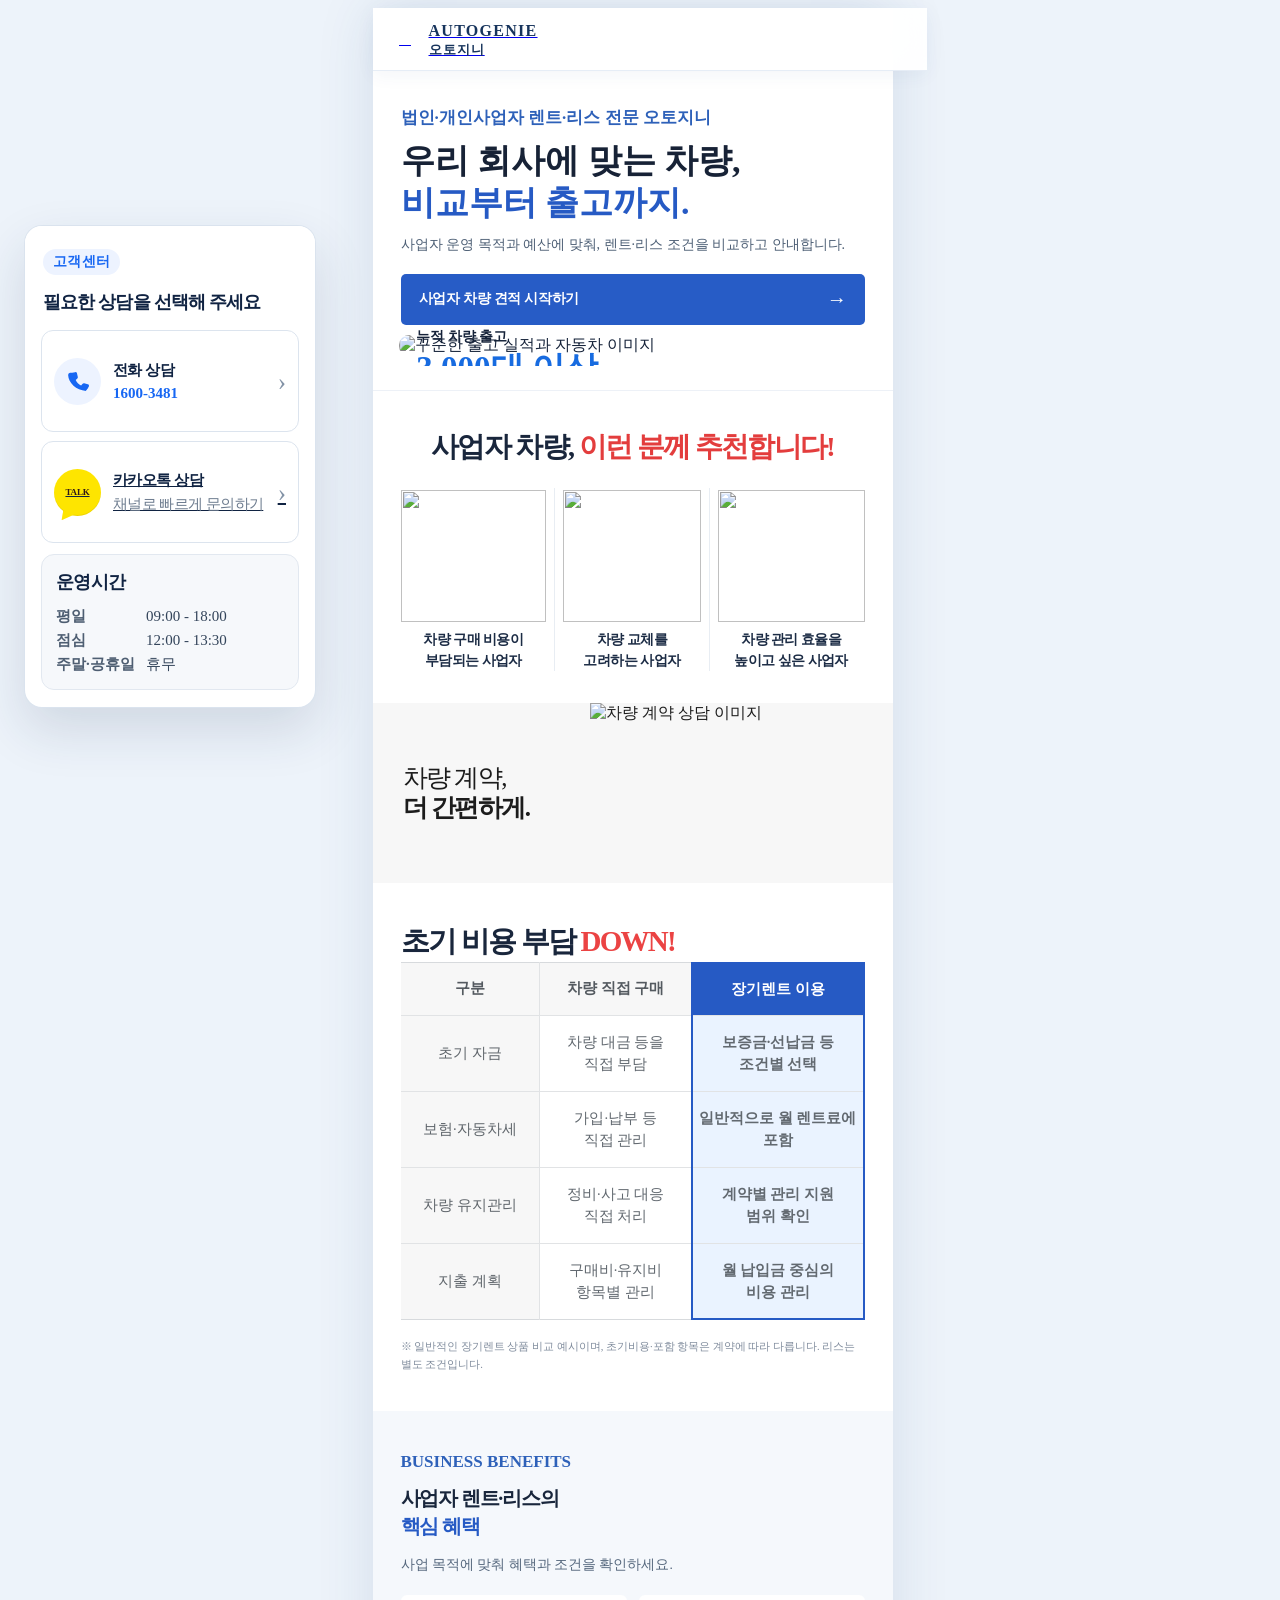
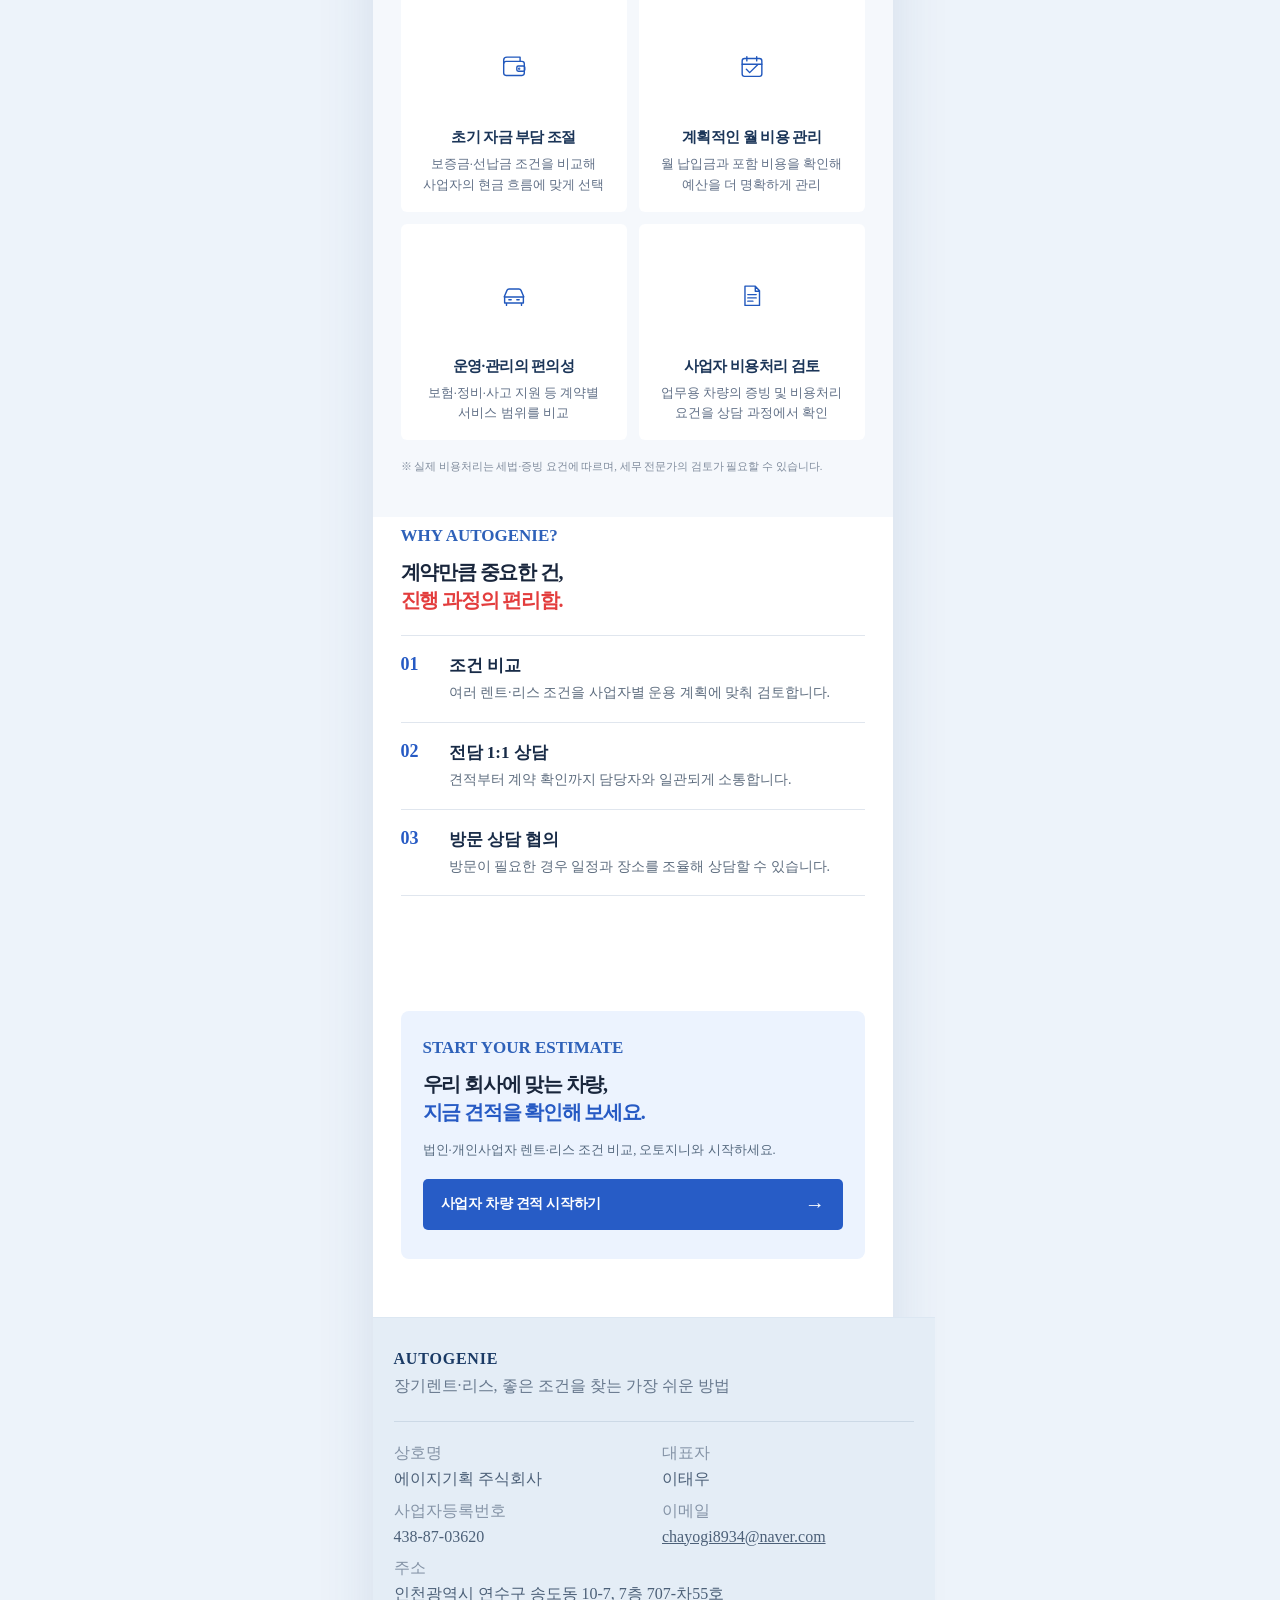
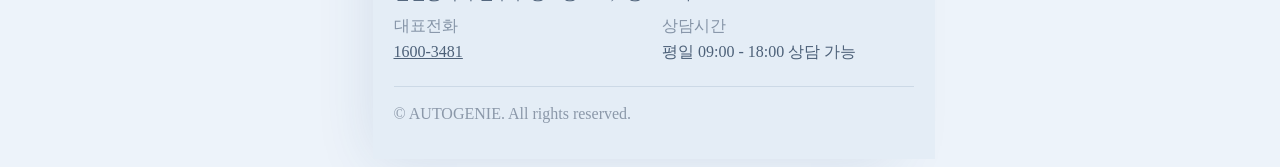
==== commit 05d2d635: "상세설명 수정" ====
--- a/corporate-index.html
+++ b/corporate-index.html
@@ -47,7 +47,7 @@
     <link rel="stylesheet" href="css/common.css">
     <link rel="stylesheet" href="css/layer.css">
     <link rel="stylesheet" href="https://cdn.jsdelivr.net/npm/swiper@11/swiper-bundle.min.css">
-    <link rel="stylesheet" href="css/style.css?v=20261112-corporate-business-02">
+    <link rel="stylesheet" href="css/style.css?v=20261127-domestic-sync-01">
 <style id="c26-marquee-critical">.c26-partners,.c26-marquees,.c26-marquee{overflow-x:hidden!important}.c26-marquee{scrollbar-width:none!important}.c26-marquee::-webkit-scrollbar{display:none!important}.c26-marquees.c26-marquees--active .c26-marquee__track{animation:none!important}</style>
 </head>
 <body>
@@ -544,12 +544,15 @@
   else runCorporateMarquee();
 })();
 </script>
-  <script src="js/traffic-tracker.js?v=20261126-traffic-02"></script>
+  <script src="js/traffic-tracker.js?v=20261126-referrer-03"></script>
 
   <script src="js/trim-reference-data.js?v=20261110-trim-merged-01"></script>
-  <script src="js/script.js?v=20261110-trim-merged-01"></script>
+  <script src="js/vehicle-preview-config.js?v=20261127-domestic-sync-01"></script>
+  <script src="js/script.js?v=20261127-domestic-sync-01"></script>
   <script src="https://cdn.jsdelivr.net/npm/swiper@11/swiper-bundle.min.js"></script>
-  <script src="js/reviews.js?v=20261106-agcar-review-loop-01"></script>
+  <!-- 배포 시 최신 정상 후기 스냅샷으로 교체 -->
+  <script type="application/json" id="autogenieReviewSnapshot">{"source":"https://www.agautoplan.com/review","generatedAt":"2026-09-04T12:26:44.776Z","retentionStart":"2026-01-01","order":"date-descending-board-order-for-ties","count":116,"reviews":[{"id":"175318711","title":"그랜저 하이브리드 법인 렌트 출고 후기입니다.","brand":"현대","model":"27MY 그랜저 하이브리드","manager":"김진욱 차장","color":"(외장) 화이트 / (내장) 버건디 원톤","method":"법인 / 렌트","date":"2026-10-28","image":"https://cdn.imweb.me/upload/S20260515f59171e2a5f3c/69b37a653f33e.jpg","images":["https://cdn.imweb.me/upload/S20260515f59171e2a5f3c/69b37a653f33e.jpg"],"body":"법인 렌트로 진행한 그랜저 하이브리드 출고 사례입니다. 파노라마 선루프, 빌트인 캠, 시트 컴포트 플러스 옵션을 선택했습니다.","articleHtml":"","contentBlocks":[],"url":"https://www.agautoplan.com/review/?bmode=view&idx=175318711&t=board","sourceOrder":0,"pendingFullSync":true},{"id":"175318710","title":"BMW X5 법인사업자 렌트 출고 후기입니다.","brand":"BMW","model":"BMW X5 40I MSP","manager":"김지명 차장","color":"(외장) 블랙 / (내장) 화이트","method":"법인사업자 / 렌트","date":"2026-10-28","image":"https://cdn.imweb.me/upload/S20260515f59171e2a5f3c/a4344c103bbfd.jpg","images":["https://cdn.imweb.me/upload/S20260515f59171e2a5f3c/a4344c103bbfd.jpg"],"body":"법인사업자 렌트로 진행한 BMW X5 출고 사례입니다. 외장은 블랙, 실내는 화이트 색상으로 선택했습니다.","articleHtml":"","contentBlocks":[],"url":"https://www.agautoplan.com/review/?bmode=view&idx=175318710&t=board","sourceOrder":1,"pendingFullSync":true},{"id":"175318709","title":"아르카나 개인 렌트 출고 후기입니다.","brand":"르노","model":"아르카나","manager":"고치연 차장","color":"(외장) 그레이 / (내장) 브라운","method":"개인 / 렌트","date":"2026-10-28","image":"https://cdn.imweb.me/upload/S20260515f59171e2a5f3c/25a6a26e28a6c.jpg","images":["https://cdn.imweb.me/upload/S20260515f59171e2a5f3c/25a6a26e28a6c.jpg"],"body":"아르카나 개인 렌트 출고 사례입니다. 그레이 외장과 브라운 실내를 선택하고 차선이탈방지 및 내비게이션 옵션을 추가했습니다.","articleHtml":"","contentBlocks":[],"url":"https://www.agautoplan.com/review/?bmode=view&idx=175318709&t=board","sourceOrder":2,"pendingFullSync":true},{"id":"175318708","title":"GV80 개인사업자 리스 출고 후기입니다.","brand":"제네시스","model":"27MY GV80 가솔린 5인승 AWD","manager":"김장현 차장","color":"(외장) 마칼루그레이 / (내장) 옵시디언 블랙모노톤","method":"개인사업자 / 리스","date":"2026-10-27","image":"https://cdn.imweb.me/upload/S20260515f59171e2a5f3c/e8feace2c6819.png","images":["https://cdn.imweb.me/upload/S20260515f59171e2a5f3c/e8feace2c6819.png"],"body":"개인사업자 리스로 진행한 GV80 출고 사례입니다. 빌트인 캠 패키지, 파퓰러 패키지, 천연가죽 패키지를 선택했습니다.","articleHtml":"","contentBlocks":[],"url":"https://www.agautoplan.com/review/?bmode=view&idx=175318708&t=board","sourceOrder":3,"pendingFullSync":true},{"id":"175318707","title":"봉고3 개인사업자 리스 출고 후기입니다.","brand":"기아","model":"봉고 초장축 킹캡 GL","manager":"김장현 차장","color":"(외장) 순백색 / (내장) 어반그레이","method":"개인사업자 / 리스","date":"2026-10-26","image":"https://cdn.imweb.me/upload/S20260515f59171e2a5f3c/71ce049827fe3.jpg","images":["https://cdn.imweb.me/upload/S20260515f59171e2a5f3c/71ce049827fe3.jpg"],"body":"봉고3 개인사업자 리스 출고 사례입니다. 순백색 외장과 어반그레이 실내, 내비게이션과 평바닥적재함 옵션으로 진행했습니다.","articleHtml":"","contentBlocks":[],"url":"https://www.agautoplan.com/review/?bmode=view&idx=175318707&t=board","sourceOrder":4,"pendingFullSync":true},{"id":"175268843","title":"니로 하이브리드 개인사업자 렌트 출고 후기입니다.","brand":"기아","model":"니로 하이브리드","manager":"황대훈 차장","color":"(외장) 스노우 화이트 펄 / (내장) 딥네이비, 브라운","method":"개인사업자 / 렌트","date":"2026-10-22","image":"https://cdn.imweb.me/upload/S20260515f59171e2a5f3c/215b07de29faf.jpg","images":["https://cdn.imweb.me/upload/S20260515f59171e2a5f3c/215b07de29faf.jpg"],"body":"개인사업자 렌트로 진행한 니로 하이브리드 출고 사례입니다. 프리미엄, 드라이브 와이즈 I, 18인치 휠 옵션을 선택했습니다.","articleHtml":"","contentBlocks":[],"url":"https://www.agautoplan.com/review/?bmode=view&idx=175268843&t=board","sourceOrder":5,"pendingFullSync":true},{"id":"175268842","title":"카니발 하이브리드 개인 렌트 출고 후기입니다.","brand":"기아","model":"카니발 하이브리드 7인승 시그니처 X-Line","manager":"정철희 차장","color":"(외장) 스노우 화이트 펄 / (내장) 토프","method":"개인 / 렌트","date":"2026-10-22","image":"https://cdn.imweb.me/upload/S20260515f59171e2a5f3c/dbcc2b0726096.jpg","images":["https://cdn.imweb.me/upload/S20260515f59171e2a5f3c/dbcc2b0726096.jpg"],"body":"카니발 하이브리드 개인 렌트 출고 사례입니다. 컴포트, 드라이브 와이즈, 모니터링 팩, 빌트인 캠 2 옵션을 선택했습니다.","articleHtml":"","contentBlocks":[],"url":"https://www.agautoplan.com/review/?bmode=view&idx=175268842&t=board","sourceOrder":6,"pendingFullSync":true},{"id":"175215196","title":"520i 개인 리스 출고 후기입니다.","brand":"BMW","model":"BMW 520i M spt","manager":"정철희 차장","color":"(외장) 카본블랙 / (내장) 베간자 브라운","method":"개인 / 리스","date":"2026-10-21","image":"https://cdn.imweb.me/upload/S20260515f59171e2a5f3c/2d94ca656afec.jpg","images":["https://cdn.imweb.me/upload/S20260515f59171e2a5f3c/2d94ca656afec.jpg"],"body":"BMW 520i 개인 리스 출고 사례입니다. 외장은 카본블랙, 실내는 베간자 브라운 색상으로 선택했습니다.","articleHtml":"","contentBlocks":[],"url":"https://www.agautoplan.com/review/?bmode=view&idx=175215196&t=board","sourceOrder":7,"pendingFullSync":true},{"id":"174669824","title":"EV3 개인 렌트 출고 후기입니다.","brand":"","model":"EV3 롱레인지 어스","manager":"김진욱 차장 ❤️❤️","color":"(외장) 화이트 / (내장) 미디움 그레이","method":"개인 / 렌트","date":"2026-09-23","image":"https://cdn.imweb.me/thumbnail/20260923/e25e7dd381bb0.jpg","url":"https://www.agautoplan.com/review/?q=YToxOntzOjEyOiJrZXl3b3JkX3R5cGUiO3M6MzoiYWxsIjt9&bmode=view&idx=174669824&t=board","sourceOrder":8},{"id":"174669823","title":"GV80 법인 리스 출고 후기입니다.","brand":"","model":"GV80","manager":"김지명 팀장 ❤️❤️","color":"(외장) 우유니 화이트 펄 / (내장) 바닐라 베이지 시트","method":"법인 / 리스","date":"2026-09-23","image":"https://cdn.imweb.me/thumbnail/20260923/9d61812dff98d.jpg","url":"https://www.agautoplan.com/review/?q=YToxOntzOjEyOiJrZXl3b3JkX3R5cGUiO3M6MzoiYWxsIjt9&bmode=view&idx=174669823&t=board","sourceOrder":9},{"id":"174669822","title":"G80 개인 렌트 출고 후기입니다.","brand":"","model":"G80 2.5 T","manager":"김지명 팀장 ❤️❤️","color":"(외장) 마칼루 그레이 / (내장) 블랙 시트","method":"개인 / 렌트","date":"2026-09-23","image":"https://cdn.imweb.me/thumbnail/20260923/86fd775d600fb.jpg","url":"https://www.agautoplan.com/review/?q=YToxOntzOjEyOiJrZXl3b3JkX3R5cGUiO3M6MzoiYWxsIjt9&bmode=view&idx=174669822&t=board","sourceOrder":10},{"id":"174669821","title":"싼타페 하이브리드 출고 후기입니다.","brand":"","model":"싼타페 하이브리드","manager":"김장현 차장 ❤️❤️","color":"(외장) 크리미화이트펄 / (내장) 피칸 브라운 투톤","method":"개인 / 렌트","date":"2026-09-23","image":"https://cdn.imweb.me/thumbnail/20260923/f659887597c5e.jpg","url":"https://www.agautoplan.com/review/?q=YToxOntzOjEyOiJrZXl3b3JkX3R5cGUiO3M6MzoiYWxsIjt9&bmode=view&idx=174669821&t=board","sourceOrder":11},{"id":"174669820","title":"GV80 개인사업자 렌트 출고 후기입니다.","brand":"","model":"GV80","manager":"김동휘 차장 ❤️❤️","color":"(외장) 비크블랙 / (내장) 어스브라운","method":"개인사업자 / 렌트","date":"2026-09-23","image":"https://cdn.imweb.me/thumbnail/20260923/699722c342325.jpg","url":"https://www.agautoplan.com/review/?q=YToxOntzOjEyOiJrZXl3b3JkX3R5cGUiO3M6MzoiYWxsIjt9&bmode=view&idx=174669820&t=board","sourceOrder":12},{"id":"174566228","title":"아이오닉 9 사업자 렌트 출고 후기입니다.","brand":"","model":"아이오닉9 프레스티지 AWD","manager":"이병수 차장 ❤️❤️","color":"(외장) 녹턴그레이메탈릭 / (내장) 다크틸, 라이트그레이투톤","method":"사업자 / 렌트","date":"2026-09-18","image":"https://cdn.imweb.me/thumbnail/20260921/674eee841ccf3.jpg","url":"https://www.agautoplan.com/review/?q=YToxOntzOjEyOiJrZXl3b3JkX3R5cGUiO3M6MzoiYWxsIjt9&bmode=view&idx=174566228&t=board","sourceOrder":13},{"id":"174566227","title":"아반떼 개인 렌트 출고 후기입니다.","brand":"","model":"아반떼 2027년형","manager":"김장현 차장 ❤️❤️","color":"(외장) 에코트로닉 그레이펄 / (내장) 블랙원톤","method":"개인 / 렌트","date":"2026-09-18","image":"https://cdn.imweb.me/thumbnail/20260921/c5cd6814d0c38.jpg","url":"https://www.agautoplan.com/review/?q=YToxOntzOjEyOiJrZXl3b3JkX3R5cGUiO3M6MzoiYWxsIjt9&bmode=view&idx=174566227&t=board","sourceOrder":14},{"id":"174207919","title":"스포티지 개인사업자 렌트 출고 후기입니다.","brand":"","model":"스포티지 가솔린 1.6","manager":"고치연 차장 ❤️❤️","color":"(외장) 그레이 / (내장) 누가브라운","method":"개인사업자 / 렌트","date":"2026-09-15","image":"https://cdn.imweb.me/thumbnail/20260916/fae34901f6209.jpg","url":"https://www.agautoplan.com/review/?q=YToxOntzOjEyOiJrZXl3b3JkX3R5cGUiO3M6MzoiYWxsIjt9&bmode=view&idx=174207919&t=board","sourceOrder":15},{"id":"174084321","title":"EV3 개인 렌트 출고 후기입니다.","brand":"","model":"EV3 롱레인지 에어","manager":"이병수 차장 ❤️❤️","color":"(외장) 스노우화이트펄 / (내장) 미디움그레이","method":"개인 / 렌트","date":"2026-09-10","image":"https://cdn.imweb.me/thumbnail/20260914/92fee3229666e.jpg","url":"https://www.agautoplan.com/review/?q=YToxOntzOjEyOiJrZXl3b3JkX3R5cGUiO3M6MzoiYWxsIjt9&bmode=view&idx=174084321&t=board","sourceOrder":16},{"id":"174084320","title":"EV5 개인 렌트 출고 후기입니다.","brand":"","model":"EV5 롱레인지 에어","manager":"고치연 차장 ❤️❤️","color":"(외장) 스노우화이트펄 / (내장) 누가브라운","method":"개인사업자 / 렌트","date":"2026-09-10","image":"https://cdn.imweb.me/thumbnail/20260914/739d2f6ed8211.jpg","url":"https://www.agautoplan.com/review/?q=YToyOntzOjEyOiJrZXl3b3JkX3R5cGUiO3M6MzoiYWxsIjtzOjQ6InBhZ2UiO2k6Mjt9&bmode=view&idx=174084320&t=board","sourceOrder":17},{"id":"173947783","title":"그랜저 법인사업자 렌트 출고 후기입니다.","brand":"","model":"그랜저","manager":"김진욱 차장 ❤️❤️","color":"(외장) 화이트 / (내장) 라이트 그레이","method":"법인사업자 / 렌트","date":"2026-09-09","image":"https://cdn.imweb.me/thumbnail/20260910/e3f5423b0b628.jpg","url":"https://www.agautoplan.com/review/?q=YToyOntzOjEyOiJrZXl3b3JkX3R5cGUiO3M6MzoiYWxsIjtzOjQ6InBhZ2UiO2k6Mjt9&bmode=view&idx=173947783&t=board","sourceOrder":18},{"id":"173947782","title":"스포티지 개인사업자 렌트 출고 후기입니다.","brand":"","model":"스포티지","manager":"공건식 차장 ❤️❤️","color":"(외장) 화이트 / (내장) 블랙","method":"개인사업자 / 렌트","date":"2026-09-09","image":"https://cdn.imweb.me/thumbnail/20260910/95667fe131bc3.jpg","url":"https://www.agautoplan.com/review/?q=YToyOntzOjEyOiJrZXl3b3JkX3R5cGUiO3M6MzoiYWxsIjtzOjQ6InBhZ2UiO2k6Mjt9&bmode=view&idx=173947782&t=board","sourceOrder":19},{"id":"173947781","title":"그랜저 하이브리드 개인 렌트 출고 후기입니다.","brand":"","model":"그랜저 하이브리드","manager":"정철희 차장 ❤️❤️","color":"(외장) 녹턴 그레이 메탈릭 / (내장) 인디고브라운 투톤","method":"개인 / 렌트","date":"2026-09-08","image":"https://cdn.imweb.me/thumbnail/20260910/b30d43fcacd72.jpg","url":"https://www.agautoplan.com/review/?q=YToyOntzOjEyOiJrZXl3b3JkX3R5cGUiO3M6MzoiYWxsIjtzOjQ6InBhZ2UiO2k6Mjt9&bmode=view&idx=173947781&t=board","sourceOrder":20},{"id":"173947779","title":"니로 하이브리드 개인 렌트 출고 후기입니다.","brand":"","model":"니로 하이브리드 트렌디","manager":"김형원 차장 ❤️❤️","color":"(외장) 스노우화이트펄 / (내장) 차콜","method":"개인 / 렌트","date":"2026-09-08","image":"https://cdn.imweb.me/thumbnail/20260910/d906f108c7b87.jpg","url":"https://www.agautoplan.com/review/?q=YToyOntzOjEyOiJrZXl3b3JkX3R5cGUiO3M6MzoiYWxsIjtzOjQ6InBhZ2UiO2k6Mjt9&bmode=view&idx=173947779&t=board","sourceOrder":21},{"id":"173947778","title":"EV5 개인 렌트 출고 후기입니다.","brand":"","model":"EV5 어스","manager":"김태훈 팀장 ❤️❤️","color":"(외장) 화이트 / (내장) 블랙","method":"개인 / 렌트","date":"2026-09-08","image":"https://cdn.imweb.me/thumbnail/20260910/09075842476c5.jpg","url":"https://www.agautoplan.com/review/?q=YToyOntzOjEyOiJrZXl3b3JkX3R5cGUiO3M6MzoiYWxsIjtzOjQ6InBhZ2UiO2k6Mjt9&bmode=view&idx=173947778&t=board","sourceOrder":22},{"id":"173947777","title":"포터2 개인 리스 출고 후기입니다.","brand":"","model":"포터2 슈퍼캡 스마트","manager":"김지훈 팀장 ❤️❤️","color":"(외장) 화이트 / (내장) 그레이","method":"개인 / 리스","date":"2026-09-08","image":"https://cdn.imweb.me/thumbnail/20260910/bb8b7c387d37a.jpg","url":"https://www.agautoplan.com/review/?q=YToyOntzOjEyOiJrZXl3b3JkX3R5cGUiO3M6MzoiYWxsIjtzOjQ6InBhZ2UiO2k6Mjt9&bmode=view&idx=173947777&t=board","sourceOrder":23},{"id":"173947776","title":"카니발 하이브리드 개인사업자 렌트 출고 후기입니다.","brand":"","model":"카니발 하이브리드 9인승","manager":"김동휘 차장 ❤️❤️","color":"(외장) 화이트 / (내장) 그레이","method":"개인사업자 / 렌트","date":"2026-09-08","image":"https://cdn.imweb.me/thumbnail/20260910/66f6f1aaa4982.jpg","url":"https://www.agautoplan.com/review/?q=YToyOntzOjEyOiJrZXl3b3JkX3R5cGUiO3M6MzoiYWxsIjtzOjQ6InBhZ2UiO2k6Mjt9&bmode=view&idx=173947776&t=board","sourceOrder":24},{"id":"173947775","title":"카니발 하이브리드 사업자 렌트 출고 후기입니다.","brand":"","model":"카니발 하이브리드 7인승","manager":"고치연 차장 ❤️❤️","color":"(외장) 흰색 / (내장) 베이지","method":"사업자 / 렌트","date":"2026-09-08","image":"https://cdn.imweb.me/thumbnail/20260910/f0a82c7e5b00a.jpg","url":"https://www.agautoplan.com/review/?q=YToyOntzOjEyOiJrZXl3b3JkX3R5cGUiO3M6MzoiYWxsIjtzOjQ6InBhZ2UiO2k6Mjt9&bmode=view&idx=173947775&t=board","sourceOrder":25},{"id":"173947774","title":"봉고3 개인 리스 출고 후기입니다.","brand":"","model":"봉고3 사륜","manager":"고치연 차장 ❤️❤️","color":"(외장) 화이트 / (내장) 블랙","method":"개인 / 리스","date":"2026-09-08","image":"https://cdn.imweb.me/thumbnail/20260910/9b15e0c0a0b3d.jpg","url":"https://www.agautoplan.com/review/?q=YToyOntzOjEyOiJrZXl3b3JkX3R5cGUiO3M6MzoiYWxsIjtzOjQ6InBhZ2UiO2k6Mjt9&bmode=view&idx=173947774&t=board","sourceOrder":26},{"id":"173947773","title":"봉고3 법인 신차할부 출고 후기입니다.","brand":"","model":"봉고3 1.2톤 냉탑","manager":"고치연 차장 ❤️❤️","color":"(외장) 흰색 / (내장) 블랙","method":"법인 / 신차할부","date":"2026-09-08","image":"https://cdn.imweb.me/thumbnail/20260910/d2d3f1f0c1584.jpg","url":"https://www.agautoplan.com/review/?q=YToyOntzOjEyOiJrZXl3b3JkX3R5cGUiO3M6MzoiYWxsIjtzOjQ6InBhZ2UiO2k6Mjt9&bmode=view&idx=173947773&t=board","sourceOrder":27},{"id":"173823612","title":"펠리세이드 개인 렌트 출고 후기입니다.","brand":"","model":"펠리세이드 가솔린","manager":"황대호 팀장 ❤️❤️","color":"(외장) 블랙 / (내장) 블랙","method":"개인 / 렌트","date":"2026-09-04","image":"https://cdn.imweb.me/thumbnail/20260907/c51e81991a5fd.jpg","url":"https://www.agautoplan.com/review/?q=YToyOntzOjEyOiJrZXl3b3JkX3R5cGUiO3M6MzoiYWxsIjtzOjQ6InBhZ2UiO2k6Mzt9&bmode=view&idx=173823612&t=board","sourceOrder":28},{"id":"173823611","title":"포터2 개인 리스 출고 후기입니다.","brand":"","model":"포터 더블캡","manager":"김장현 차장 ❤️❤️","color":"(외장) 크리미화이트 / (내장) 그레이","method":"개인 / 리스","date":"2026-09-04","image":"https://cdn.imweb.me/thumbnail/20260907/55abc20743453.jpg","url":"https://www.agautoplan.com/review/?q=YToyOntzOjEyOiJrZXl3b3JkX3R5cGUiO3M6MzoiYWxsIjtzOjQ6InBhZ2UiO2k6Mzt9&bmode=view&idx=173823611&t=board","sourceOrder":29},{"id":"173823610","title":"포터2 개인 리스 출고 후기입니다.","brand":"","model":"포터 더블캡","manager":"고치연 차장 ❤️❤️","color":"(외장) 그레이 / (내장) 그레이","method":"개인 / 리스","date":"2026-09-04","image":"https://cdn.imweb.me/thumbnail/20260907/e1aebd82889bb.jpg","url":"https://www.agautoplan.com/review/?q=YToyOntzOjEyOiJrZXl3b3JkX3R5cGUiO3M6MzoiYWxsIjtzOjQ6InBhZ2UiO2k6Mzt9&bmode=view&idx=173823610&t=board","sourceOrder":30},{"id":"173672030","title":"A6 올로드콰트로 법인사업자 리스 출고 후기입니다.","brand":"아우디","model":"아우디 A6 올로드콰트로","manager":"김형원 차장 ❤️❤️","color":"(외장) 블랙 / (내장) 블랙","method":"법인사업자 / 리스","date":"2026-09-02","image":"https://cdn.imweb.me/thumbnail/20260903/0b5e1017b8d9f.jpg","url":"https://www.agautoplan.com/review/?q=YToxOntzOjEyOiJrZXl3b3JkX3R5cGUiO3M6MzoiYWxsIjt9&bmode=view&idx=173672030&t=board","sourceOrder":31},{"id":"173672033","title":"봉고3 개인사업자 리스 출고 후기입니다.","brand":"","model":"봉고3 1톤 더블캡 초장축","manager":"이병수 차장 ❤️❤️","color":"(외장) 클리어화이트 / (내장) 그레이블랙투톤","method":"개인사업자 / 리스","date":"2026-09-02","image":"https://cdn.imweb.me/thumbnail/20260903/0ea124459c205.jpg","url":"https://www.agautoplan.com/review/?q=YToyOntzOjEyOiJrZXl3b3JkX3R5cGUiO3M6MzoiYWxsIjtzOjQ6InBhZ2UiO2k6Mzt9&bmode=view&idx=173672033&t=board","sourceOrder":32},{"id":"173672032","title":"EV3 개인사업자 렌트 출고 후기","brand":"","model":"EV3","manager":"엄세훈 차장 ❤️❤️","color":"(외장) 아이보리실버 / (내장) 미디움그레이","method":"개인사업자 / 렌트","date":"2026-09-02","image":"https://cdn.imweb.me/thumbnail/20260903/c8ddac09eb943.jpg","url":"https://www.agautoplan.com/review/?q=YToyOntzOjEyOiJrZXl3b3JkX3R5cGUiO3M6MzoiYWxsIjtzOjQ6InBhZ2UiO2k6Mzt9&bmode=view&idx=173672032&t=board","sourceOrder":33},{"id":"173672031","title":"카니발 하이브리드 법인 렌트 출고 후기입니다.","brand":"","model":"카니발 HEV 노블레스","manager":"김형원 차장 ❤️❤️","color":"(외장) 화이트 / (내장) 토프","method":"법인 / 렌트","date":"2026-09-02","image":"https://cdn.imweb.me/thumbnail/20260903/73e047ebefafc.jpg","url":"https://www.agautoplan.com/review/?q=YToyOntzOjEyOiJrZXl3b3JkX3R5cGUiO3M6MzoiYWxsIjtzOjQ6InBhZ2UiO2k6Mzt9&bmode=view&idx=173672031&t=board","sourceOrder":34},{"id":"173672029","title":"티볼리 개인 렌트 출고 후기입니다.","brand":"","model":"더뉴티볼리","manager":"김장현 차장 ❤️❤️","color":"(외장) 그랜드화이트 / (내장) 그레이투톤","method":"개인 / 렌트","date":"2026-09-02","image":"https://cdn.imweb.me/thumbnail/20260903/0163049926af1.jpg","url":"https://www.agautoplan.com/review/?q=YToyOntzOjEyOiJrZXl3b3JkX3R5cGUiO3M6MzoiYWxsIjtzOjQ6InBhZ2UiO2k6Mzt9&bmode=view&idx=173672029&t=board","sourceOrder":35},{"id":"173575150","title":"EV5 개인 렌트 출고 후기입니다.","brand":"","model":"EV5 롱레인지 에어","manager":"이병수 차장 ❤️❤️","color":"(외장) 퓨전 블랙 / (내장) 스모키 블랙","method":"개인 / 렌트","date":"2026-08-28","image":"https://cdn.imweb.me/thumbnail/20260831/9ba1c3634017c.jpg","url":"https://www.agautoplan.com/review/?q=YToyOntzOjEyOiJrZXl3b3JkX3R5cGUiO3M6MzoiYWxsIjtzOjQ6InBhZ2UiO2k6Mzt9&bmode=view&idx=173575150&t=board","sourceOrder":36},{"id":"173575149","title":"그랜저 하이브리드 개인 렌트 출고 후기입니다.","brand":"","model":"그랜저 하이브리드 아너스","manager":"고치연 차장 ❤️❤️","color":"(외장) 어비스블랙펄 / (내장) 브라운","method":"개인 / 렌트","date":"2026-08-28","image":"https://cdn.imweb.me/thumbnail/20260831/0a836babefcc0.jpg","url":"https://www.agautoplan.com/review/?q=YToyOntzOjEyOiJrZXl3b3JkX3R5cGUiO3M6MzoiYWxsIjtzOjQ6InBhZ2UiO2k6Mzt9&bmode=view&idx=173575149&t=board","sourceOrder":37},{"id":"173575142","title":"BMW X7 개인사업자 리스 출고 후기입니다.","brand":"BMW","model":"BMW X7 DPE","manager":"박정훈 차장 ❤️❤️","color":"(외장) 화이트 / (내장) 메리노 블랙","method":"개인사업자 / 리스","date":"2026-08-26","image":"https://cdn.imweb.me/thumbnail/20260831/5cb8c3842babe.jpg","url":"https://www.agautoplan.com/review/?q=YToyOntzOjEyOiJrZXl3b3JkX3R5cGUiO3M6MzoiYWxsIjtzOjQ6InBhZ2UiO2k6Mjt9&bmode=view&idx=173575142&t=board","sourceOrder":38},{"id":"173575144","title":"테슬라 모델 Y 개인 리스 출고 후기입니다.","brand":"테슬라","model":"테슬라 모델 Y","manager":"박정훈 차장 ❤️❤️","color":"(외장) 화이트 / (내장) 젠그레이","method":"개인 / 리스","date":"2026-08-26","image":"https://cdn.imweb.me/thumbnail/20260831/cb006b6692e76.jpg","url":"https://www.agautoplan.com/review/?q=YToyOntzOjEyOiJrZXl3b3JkX3R5cGUiO3M6MzoiYWxsIjtzOjQ6InBhZ2UiO2k6Mjt9&bmode=view&idx=173575144&t=board","sourceOrder":39},{"id":"173575141","title":"BMW i4 개인사업자 리스 출고 후기입니다.","brand":"BMW","model":"BMW i4 gran coupe","manager":"박정훈 차장 ❤️❤️","color":"(외장) 브루클린 그레이 / (내장) 모카","method":"개인사업자 / 리스","date":"2026-08-26","image":"https://cdn.imweb.me/thumbnail/20260831/37ec2315960d0.jpg","url":"https://www.agautoplan.com/review/?q=YToyOntzOjEyOiJrZXl3b3JkX3R5cGUiO3M6MzoiYWxsIjtzOjQ6InBhZ2UiO2k6Mjt9&bmode=view&idx=173575141&t=board","sourceOrder":40},{"id":"173575148","title":"K5 하이브리드 개인 렌트 출고 후기입니다.","brand":"","model":"K5 하이브리드 시그니처","manager":"정철희 차장 ❤️❤️","color":"(외장) 오로라블랙 펄 / (내장) 블랙","method":"개인 / 렌트","date":"2026-08-26","image":"https://cdn.imweb.me/thumbnail/20260831/7bbe4cbc79211.jpg","url":"https://www.agautoplan.com/review/?q=YToyOntzOjEyOiJrZXl3b3JkX3R5cGUiO3M6MzoiYWxsIjtzOjQ6InBhZ2UiO2k6Mzt9&bmode=view&idx=173575148&t=board","sourceOrder":41},{"id":"173575147","title":"EV3 법인사업자 렌트 출고 후기입니다.","brand":"","model":"EV3 롱레인지 에어","manager":"정철희 차장 ❤️❤️","color":"(외장) 아이보리실버 / (내장) 네이비","method":"법인사업자 / 렌트","date":"2026-08-26","image":"https://cdn.imweb.me/thumbnail/20260831/291459f64aa49.jpg","url":"https://www.agautoplan.com/review/?q=YToyOntzOjEyOiJrZXl3b3JkX3R5cGUiO3M6MzoiYWxsIjtzOjQ6InBhZ2UiO2k6Mzt9&bmode=view&idx=173575147&t=board","sourceOrder":42},{"id":"173575146","title":"카니발 하이브리드 법인 렌트 출고 후기입니다.","brand":"","model":"카니발 HEV 노블레스 9인승","manager":"이병수 차장 ❤️❤️","color":"(외장) 스노우 화이트 펄 / (내장) 토프","method":"법인 / 렌트","date":"2026-08-26","image":"https://cdn.imweb.me/thumbnail/20260831/336c4302be5bc.jpg","url":"https://www.agautoplan.com/review/?q=YToyOntzOjEyOiJrZXl3b3JkX3R5cGUiO3M6MzoiYWxsIjtzOjQ6InBhZ2UiO2k6NDt9&bmode=view&idx=173575146&t=board","sourceOrder":43},{"id":"173575145","title":"셀토스 하이브리드 개인 렌트 출고 후기입니다.","brand":"","model":"셀토스 HEV 트렌디","manager":"이병수 차장 ❤️❤️","color":"(외장) 스노우화이트펄 / (내장) 그레이","method":"개인 / 렌트","date":"2026-08-26","image":"https://cdn.imweb.me/thumbnail/20260831/1bd06e3cb1d21.jpg","url":"https://www.agautoplan.com/review/?q=YToyOntzOjEyOiJrZXl3b3JkX3R5cGUiO3M6MzoiYWxsIjtzOjQ6InBhZ2UiO2k6NDt9&bmode=view&idx=173575145&t=board","sourceOrder":44},{"id":"173575143","title":"GV80 법인사업자 렌트 출고 후기입니다.","brand":"","model":"GV80 2.5T AWD","manager":"박정훈 차장 ❤️❤️","color":"(외장) 우유니 화이트 / (내장) 스모키그린, 어스브라운, 뉴스페이퍼","method":"법인사업자 / 렌트","date":"2026-08-26","image":"https://cdn.imweb.me/thumbnail/20260831/3ea67e1e43d33.jpg","url":"https://www.agautoplan.com/review/?q=YToyOntzOjEyOiJrZXl3b3JkX3R5cGUiO3M6MzoiYWxsIjtzOjQ6InBhZ2UiO2k6NDt9&bmode=view&idx=173575143&t=board","sourceOrder":45},{"id":"173575140","title":"스포티지 하이브리드 개인 렌트 출고 후기입니다.","brand":"","model":"스포티지 HEV 2WD 노블레스","manager":"공건식 차장 ❤️❤️","color":"(외장) 스노우 화이트 펄 / (내장) 라운지 브라운","method":"개인 / 렌트","date":"2026-08-26","image":"https://cdn.imweb.me/thumbnail/20260831/d96a147b5ad63.jpg","url":"https://www.agautoplan.com/review/?q=YToyOntzOjEyOiJrZXl3b3JkX3R5cGUiO3M6MzoiYWxsIjtzOjQ6InBhZ2UiO2k6NDt9&bmode=view&idx=173575140&t=board","sourceOrder":46},{"id":"173364851","title":"포터2 개인사업자 리스 출고 후기입니다.","brand":"","model":"포터2 슈퍼캡 카고","manager":"김장현 차장 ❤️❤️","color":"(외장) 크리미화이트 / (내장) 그레이","method":"개인사업자 / 리스","date":"2026-08-21","image":"https://cdn.imweb.me/thumbnail/20260824/b19f424376751.jpg","url":"https://www.agautoplan.com/review/?q=YToyOntzOjEyOiJrZXl3b3JkX3R5cGUiO3M6MzoiYWxsIjtzOjQ6InBhZ2UiO2k6NDt9&bmode=view&idx=173364851&t=board","sourceOrder":47},{"id":"173364850","title":"아르카나 개인 렌트 출고 후기입니다.","brand":"","model":"아르카나 1.6 가솔린","manager":"고치연 차장 ❤️❤️","color":"(외장) 그레이 / (내장) 브라운","method":"개인 / 렌트","date":"2026-08-21","image":"https://cdn.imweb.me/thumbnail/20260824/407f43d6f6877.jpg","url":"https://www.agautoplan.com/review/?q=YToyOntzOjEyOiJrZXl3b3JkX3R5cGUiO3M6MzoiYWxsIjtzOjQ6InBhZ2UiO2k6NDt9&bmode=view&idx=173364850&t=board","sourceOrder":48},{"id":"173364849","title":"EV9 개인 렌트 출고 후기입니다.","brand":"","model":"롱레인지 6인승 4WD 스위블시트","manager":"고치연 차장 ❤️❤️","color":"(외장) 스노우화이트 / (내장) 브라운","method":"개인 / 렌트","date":"2026-08-21","image":"https://cdn.imweb.me/thumbnail/20260824/2268bf6cbee06.jpg","url":"https://www.agautoplan.com/review/?q=YToyOntzOjEyOiJrZXl3b3JkX3R5cGUiO3M6MzoiYWxsIjtzOjQ6InBhZ2UiO2k6NDt9&bmode=view&idx=173364849&t=board","sourceOrder":49},{"id":"173244612","title":"폭스바겐 ID.4 EV 프로 개인 렌트 출고 후기입니다.","brand":"폭스바겐","model":"폭스바겐 ID.4 EV프로","manager":"이병수 차장 ❤️❤️","color":"(외장) 그레나딜라블랙메탈릭 / (내장) 블랙","method":"개인 / 렌트","date":"2026-08-19","image":"https://cdn.imweb.me/thumbnail/20260820/b313c4f45b408.jpg","url":"https://www.agautoplan.com/review/?q=YToyOntzOjEyOiJrZXl3b3JkX3R5cGUiO3M6MzoiYWxsIjtzOjQ6InBhZ2UiO2k6Mjt9&bmode=view&idx=173244612&t=board","sourceOrder":50},{"id":"173244611","title":"셀토스 개인 렌트 출고 후기입니다.","brand":"","model":"셀토스 가솔린 1.6","manager":"김장현 차장 ❤️❤️","color":"(외장) 퓨전블랙 / (내장) 휴먼그레이","method":"개인 / 렌트","date":"2026-08-19","image":"https://cdn.imweb.me/thumbnail/20260820/5b31438114aa7.jpg","url":"https://www.agautoplan.com/review/?q=YToyOntzOjEyOiJrZXl3b3JkX3R5cGUiO3M6MzoiYWxsIjtzOjQ6InBhZ2UiO2k6NDt9&bmode=view&idx=173244611&t=board","sourceOrder":51},{"id":"173244610","title":"EV3 개인 렌트 출고 후기입니다.","brand":"","model":"EV3 스탠다드 에어","manager":"김장현 차장 ❤️❤️","color":"(외장) 셰일그레이 / (내장) 미디움그레이","method":"개인 / 렌트","date":"2026-08-19","image":"https://cdn.imweb.me/thumbnail/20260820/3acb5989ff704.jpg","url":"https://www.agautoplan.com/review/?q=YToyOntzOjEyOiJrZXl3b3JkX3R5cGUiO3M6MzoiYWxsIjtzOjQ6InBhZ2UiO2k6NTt9&bmode=view&idx=173244610&t=board","sourceOrder":52},{"id":"173178156","title":"셀토스 개인 렌트 출고 후기입니다.","brand":"","model":"디올뉴 셀토스 가솔린 1.6","manager":"김장현 차장 ❤️❤️","color":"(외장) 퓨전블랙 / (내장) 휴먼그레이","method":"개인 / 렌트","date":"2026-08-14","image":"https://cdn.imweb.me/thumbnail/20260818/d8a24106bede4.jpg","url":"https://www.agautoplan.com/review/?q=YToyOntzOjEyOiJrZXl3b3JkX3R5cGUiO3M6MzoiYWxsIjtzOjQ6InBhZ2UiO2k6NTt9&bmode=view&idx=173178156&t=board","sourceOrder":53},{"id":"173178155","title":"셀토스 하이브리드 개인 렌트 출고 후기입니다.","brand":"","model":"셀토스 HEV 프레스티지","manager":"엄세훈 차장 ❤️❤️","color":"(외장) 화이트 / (내장) 그레이","method":"개인 / 렌트","date":"2026-08-14","image":"https://cdn.imweb.me/thumbnail/20260818/90f0b93b27d60.jpg","url":"https://www.agautoplan.com/review/?q=YToyOntzOjEyOiJrZXl3b3JkX3R5cGUiO3M6MzoiYWxsIjtzOjQ6InBhZ2UiO2k6NTt9&bmode=view&idx=173178155&t=board","sourceOrder":54},{"id":"173178154","title":"셀토스 하이브리드 개인사업자 렌트 출고 후기입니다.","brand":"","model":"셀토스 HEV 프레스티지","manager":"엄세훈 차장 ❤️❤️","color":"(외장) 화이트 / (내장) 그레이","method":"개인사업자 / 렌트","date":"2026-08-14","image":"https://cdn.imweb.me/thumbnail/20260818/53a072d20a920.jpg","url":"https://www.agautoplan.com/review/?q=YToyOntzOjEyOiJrZXl3b3JkX3R5cGUiO3M6MzoiYWxsIjtzOjQ6InBhZ2UiO2k6NTt9&bmode=view&idx=173178154&t=board","sourceOrder":55},{"id":"173074681","title":"아토3 개인 렌트 출고 후기입니다.","brand":"BYD","model":"아토3","manager":"고치연 차장 ❤️❤️","color":"(외장) 그레이 / (내장) 블랙","method":"개인 / 렌트","date":"2026-08-12","image":"https://cdn.imweb.me/thumbnail/20260813/2f548a98fa108.jpg","url":"https://www.agautoplan.com/review/?q=YToyOntzOjEyOiJrZXl3b3JkX3R5cGUiO3M6MzoiYWxsIjtzOjQ6InBhZ2UiO2k6Mzt9&bmode=view&idx=173074681&t=board","sourceOrder":56},{"id":"172991912","title":"BMW X5 개인사업자 리스 출고 후기입니다.","brand":"BMW","model":"BMW X5 50E Mspt","manager":"유인채 차장 ❤️❤️","color":"(외장) 카본 블랙 / (내장) 블랙","method":"개인사업자 / 리스","date":"2026-08-10","image":"https://cdn.imweb.me/thumbnail/20260810/3af5132037665.jpg","url":"https://www.agautoplan.com/review/?q=YToyOntzOjEyOiJrZXl3b3JkX3R5cGUiO3M6MzoiYWxsIjtzOjQ6InBhZ2UiO2k6Mzt9&bmode=view&idx=172991912&t=board","sourceOrder":57},{"id":"172991914","title":"카니발 하이브리드 개인사업자 렌트 출고 후기입니다.","brand":"","model":"카니발HEV 9인승 노블레스","manager":"이병수 차장 ❤️❤️","color":"(외장) 오로라블랙펄 / (내장) 코튼베이지","method":"개인사업자 / 렌트","date":"2026-08-10","image":"https://cdn.imweb.me/thumbnail/20260810/a18d92abba83c.jpg","url":"https://www.agautoplan.com/review/?q=YToyOntzOjEyOiJrZXl3b3JkX3R5cGUiO3M6MzoiYWxsIjtzOjQ6InBhZ2UiO2k6NTt9&bmode=view&idx=172991914&t=board","sourceOrder":58},{"id":"172991913","title":"봉고3 개인사업자 리스 출고 후기입니다.","brand":"","model":"봉고3 1톤 더블캡 초장축","manager":"이병수 차장 ❤️❤️","color":"(외장) 클리어화이트 / (내장) 그레이블랙투톤","method":"개인사업자 / 리스","date":"2026-08-10","image":"https://cdn.imweb.me/thumbnail/20260810/a0820858471d2.jpg","url":"https://www.agautoplan.com/review/?q=YToyOntzOjEyOiJrZXl3b3JkX3R5cGUiO3M6MzoiYWxsIjtzOjQ6InBhZ2UiO2k6NTt9&bmode=view&idx=172991913&t=board","sourceOrder":59},{"id":"172991911","title":"그랜저 하이브리드 개인 렌트 출고 후기입니다.","brand":"","model":"그랜저HEV 아너스","manager":"김형원 차장 ❤️❤️","color":"(외장) 화이트 / (내장) 브라운","method":"개인 / 렌트","date":"2026-08-10","image":"https://cdn.imweb.me/thumbnail/20260810/a2c5154b82b9e.jpg","url":"https://www.agautoplan.com/review/?q=YToyOntzOjEyOiJrZXl3b3JkX3R5cGUiO3M6MzoiYWxsIjtzOjQ6InBhZ2UiO2k6NTt9&bmode=view&idx=172991911&t=board","sourceOrder":60},{"id":"172991910","title":"G90 개인 금융리스 출고 후기입니다.","brand":"","model":"G90 3.5 AWD 19인치 다이아몬드 SDS카본","manager":"김장현 차장 ❤️❤️","color":"(외장) 비크블랙 / (내장) 옵시디언블랙모노톤(포지드카본메탈)","method":"개인 / 금융리스","date":"2026-08-10","image":"https://cdn.imweb.me/thumbnail/20260810/53049103c46ff.jpg","url":"https://www.agautoplan.com/review/?q=YToyOntzOjEyOiJrZXl3b3JkX3R5cGUiO3M6MzoiYWxsIjtzOjQ6InBhZ2UiO2k6NTt9&bmode=view&idx=172991910&t=board","sourceOrder":61},{"id":"172991909","title":"스포티지 개인 렌트 출고 후기입니다.","brand":"","model":"스포티지 프레스티지 1.6 가솔린","manager":"고치연 차장 ❤️❤️","color":"(외장) 화이트 / (내장) 블랙","method":"개인 / 렌트","date":"2026-08-10","image":"https://cdn.imweb.me/thumbnail/20260810/0620ef8f24dec.jpg","url":"https://www.agautoplan.com/review/?q=YToyOntzOjEyOiJrZXl3b3JkX3R5cGUiO3M6MzoiYWxsIjtzOjQ6InBhZ2UiO2k6NTt9&bmode=view&idx=172991909&t=board","sourceOrder":62},{"id":"172834247","title":"테슬라 모델3 개인 렌트 출고 후기입니다.","brand":"테슬라","model":"테슬라 모델3","manager":"김지훈 팀장 ❤️❤️","color":"(외장) 화이트 / (내장) 블랙","method":"개인 / 렌트","date":"2026-07-31","image":"https://cdn.imweb.me/thumbnail/20260803/148253eacff51.jpg","url":"https://www.agautoplan.com/review/?q=YToyOntzOjEyOiJrZXl3b3JkX3R5cGUiO3M6MzoiYWxsIjtzOjQ6InBhZ2UiO2k6NDt9&bmode=view&idx=172834247&t=board","sourceOrder":63},{"id":"172834246","title":"렉서스 UX 하이브리드 리스 출고 후기입니다.","brand":"렉서스","model":"렉서스 UX 하이브리드","manager":"이병수 차장 ❤️❤️","color":"(외장) 소닉티타늄 / (내장) 헤이즐","method":"개인사업자 / 리스","date":"2026-07-31","image":"https://cdn.imweb.me/thumbnail/20260803/f8c8e5916d066.jpg","url":"https://www.agautoplan.com/review/?q=YToyOntzOjEyOiJrZXl3b3JkX3R5cGUiO3M6MzoiYWxsIjtzOjQ6InBhZ2UiO2k6NDt9&bmode=view&idx=172834246&t=board","sourceOrder":64},{"id":"172834251","title":"카니발 하이브리드 개인 렌트 출고 후기입니다.","brand":"","model":"카니발 하이브리드 7인승","manager":"고치연 차장 ❤️❤️","color":"(외장) 화이트 / (내장) 브라운","method":"개인 / 렌트","date":"2026-07-31","image":"https://cdn.imweb.me/thumbnail/20260803/cd8da5ea7453f.jpg","url":"https://www.agautoplan.com/review/?q=YToyOntzOjEyOiJrZXl3b3JkX3R5cGUiO3M6MzoiYWxsIjtzOjQ6InBhZ2UiO2k6NTt9&bmode=view&idx=172834251&t=board","sourceOrder":65},{"id":"172834250","title":"봉고3 개인사업자 리스 출고 후기입니다.","brand":"","model":"봉고3 더블캡","manager":"김장현 차장 ❤️❤️","color":"(외장) 순백색 / (내장) 어반그레이","method":"개인사업자 / 리스","date":"2026-07-31","image":"https://cdn.imweb.me/thumbnail/20260803/e267e1a3a7a34.jpg","url":"https://www.agautoplan.com/review/?q=YToyOntzOjEyOiJrZXl3b3JkX3R5cGUiO3M6MzoiYWxsIjtzOjQ6InBhZ2UiO2k6Njt9&bmode=view&idx=172834250&t=board","sourceOrder":66},{"id":"172834249","title":"포터 개인사업자 리스 출고 후기입니다.","brand":"","model":"포터 더블캡","manager":"김장현 차장 ❤️❤️","color":"(외장) 크리미화이트 / (내장) 그레이","method":"개인사업자 / 리스","date":"2026-07-31","image":"https://cdn.imweb.me/thumbnail/20260803/5d4b9ff83e33e.jpg","url":"https://www.agautoplan.com/review/?q=YToyOntzOjEyOiJrZXl3b3JkX3R5cGUiO3M6MzoiYWxsIjtzOjQ6InBhZ2UiO2k6Njt9&bmode=view&idx=172834249&t=board","sourceOrder":67},{"id":"172834248","title":"레이 EV 개인 렌트 출고 후기입니다.","brand":"","model":"레이 EV","manager":"김장현 차장 ❤️❤️","color":"(외장) 어드벤쳐러스 그린 / (내장) 라이트 그레이","method":"개인 / 렌트","date":"2026-07-31","image":"https://cdn.imweb.me/thumbnail/20260803/4f0d4bb8cf3af.jpg","url":"https://www.agautoplan.com/review/?q=YToyOntzOjEyOiJrZXl3b3JkX3R5cGUiO3M6MzoiYWxsIjtzOjQ6InBhZ2UiO2k6Njt9&bmode=view&idx=172834248&t=board","sourceOrder":68},{"id":"172834245","title":"EV3 개인 렌트 출고 후기입니다.","brand":"","model":"EV3 롱레인지 어스","manager":"한용태 차장 ❤️❤️","color":"(외장) 아이보리 실버 / (내장) 미디움 그레이","method":"개인 / 렌트","date":"2026-07-31","image":"https://cdn.imweb.me/thumbnail/20260803/acadf9580ab20.jpg","url":"https://www.agautoplan.com/review/?q=YToyOntzOjEyOiJrZXl3b3JkX3R5cGUiO3M6MzoiYWxsIjtzOjQ6InBhZ2UiO2k6Njt9&bmode=view&idx=172834245&t=board","sourceOrder":69},{"id":"172763265","title":"그랜저 개인사업자 렌트 출고 후기입니다.","brand":"","model":"그랜저","manager":"엄세훈 차장 ❤️❤️","color":"(외장) 세레니티 화이트 / (내장) 인디고 브라운 투톤","method":"개인사업자 / 렌트","date":"2026-07-28","image":"https://cdn.imweb.me/thumbnail/20260730/d09f8754edf76.jpg","url":"https://www.agautoplan.com/review/?q=YToyOntzOjEyOiJrZXl3b3JkX3R5cGUiO3M6MzoiYWxsIjtzOjQ6InBhZ2UiO2k6Njt9&bmode=view&idx=172763265&t=board","sourceOrder":70},{"id":"172763264","title":"싼타페 하이브리드 개인 렌트 출고 후기입니다.","brand":"","model":"싼타페 HEV 7인승 AWD","manager":"엄세훈 차장 ❤️❤️","color":"(외장) 에코트로닉 그레이펄 / (내장) 블랙","method":"개인 / 렌트","date":"2026-07-28","image":"https://cdn.imweb.me/thumbnail/20260730/fa89302b9aba3.jpg","url":"https://www.agautoplan.com/review/?q=YToyOntzOjEyOiJrZXl3b3JkX3R5cGUiO3M6MzoiYWxsIjtzOjQ6InBhZ2UiO2k6Njt9&bmode=view&idx=172763264&t=board","sourceOrder":71},{"id":"172763263","title":"봉고3 법인 리스 출고 후기입니다.","brand":"","model":"봉고3 1톤 더블캡 초장축","manager":"이병수 차장 ❤️❤️","color":"(외장) 클리어화이트 / (내장) 그레이블랙투톤","method":"법인 / 리스","date":"2026-07-28","image":"https://cdn.imweb.me/thumbnail/20260730/57554f8379d6a.jpg","url":"https://www.agautoplan.com/review/?q=YToyOntzOjEyOiJrZXl3b3JkX3R5cGUiO3M6MzoiYWxsIjtzOjQ6InBhZ2UiO2k6Njt9&bmode=view&idx=172763263&t=board","sourceOrder":72},{"id":"172763262","title":"봉고3 법인 리스 출고 후기입니다.","brand":"","model":"봉고3 1톤 더블캡 초장축","manager":"이병수 차장 ❤️❤️","color":"(외장) 클리어화이트 / (내장) 그레이블랙투톤","method":"법인 / 리스","date":"2026-07-28","image":"https://cdn.imweb.me/thumbnail/20260730/18fc7b8f89282.jpg","url":"https://www.agautoplan.com/review/?q=YToyOntzOjEyOiJrZXl3b3JkX3R5cGUiO3M6MzoiYWxsIjtzOjQ6InBhZ2UiO2k6Njt9&bmode=view&idx=172763262&t=board","sourceOrder":73},{"id":"172682470","title":"EV6 개인 렌트 출고 후기입니다.","brand":"","model":"EV6","manager":"노민우 차장 ❤️❤️","color":"(외장) 블랙 / (내장) 그레이","method":"개인 / 렌트","date":"2026-07-24","image":"https://cdn.imweb.me/thumbnail/20260727/f5ae5983c250d.jpg","url":"https://www.agautoplan.com/review/?q=YToyOntzOjEyOiJrZXl3b3JkX3R5cGUiO3M6MzoiYWxsIjtzOjQ6InBhZ2UiO2k6Njt9&bmode=view&idx=172682470&t=board","sourceOrder":74},{"id":"172682469","title":"쏘렌토 하이브리드 개인 렌트 출고 후기입니다.","brand":"","model":"쏘렌토 하이브리드","manager":"정철희 차장 ❤️❤️","color":"(외장) 오로라블랙펄 / (내장) 올리브브라운","method":"개인 / 렌트","date":"2026-07-24","image":"https://cdn.imweb.me/thumbnail/20260727/9925f06d69066.jpg","url":"https://www.agautoplan.com/review/?q=YToyOntzOjEyOiJrZXl3b3JkX3R5cGUiO3M6MzoiYWxsIjtzOjQ6InBhZ2UiO2k6Njt9&bmode=view&idx=172682469&t=board","sourceOrder":75},{"id":"172682468","title":"그랜저 하이브리드 개인 렌트 출고 후기입니다.","brand":"","model":"그랜저 하이브리드","manager":"정철희 차장 ❤️❤️","color":"(외장) 어비스 블랙펄 / (내장) 인디고 브라운 투톤","method":"개인 / 렌트","date":"2026-07-24","image":"https://cdn.imweb.me/thumbnail/20260727/bff44f0b06590.jpg","url":"https://www.agautoplan.com/review/?q=YToyOntzOjEyOiJrZXl3b3JkX3R5cGUiO3M6MzoiYWxsIjtzOjQ6InBhZ2UiO2k6Nzt9&bmode=view&idx=172682468&t=board","sourceOrder":76},{"id":"172597698","title":"셀토스 개인 리스 출고 후기입니다.","brand":"","model":"셀토스","manager":"김장현 차장 ❤️❤️","color":"(외장) 스노우화이트펄 / (내장) 그레이","method":"개인 / 리스","date":"2026-07-22","image":"https://cdn.imweb.me/thumbnail/20260723/79f114d90ba34.jpg","url":"https://www.agautoplan.com/review/?q=YToyOntzOjEyOiJrZXl3b3JkX3R5cGUiO3M6MzoiYWxsIjtzOjQ6InBhZ2UiO2k6NDt9&bmode=view&idx=172597698&t=board","sourceOrder":77},{"id":"172597697","title":"카니발 하이브리드 개인 렌트 출고 후기입니다.","brand":"","model":"카니발 하이브리드","manager":"김장현 차장 ❤️❤️","color":"(외장) 스노우화이트펄 / (내장) 토프","method":"개인 / 렌트","date":"2026-07-22","image":"https://cdn.imweb.me/thumbnail/20260723/1a01752aa4f84.jpg","url":"https://www.agautoplan.com/review/?q=YToyOntzOjEyOiJrZXl3b3JkX3R5cGUiO3M6MzoiYWxsIjtzOjQ6InBhZ2UiO2k6NDt9&bmode=view&idx=172597697&t=board","sourceOrder":78},{"id":"172597696","title":"카니발 하이브리드 개인 렌트 출고 후기입니다.","brand":"","model":"카니발 하이브리드","manager":"황대호 팀장 ❤️❤️","color":"(외장) 스노우화이트펄 / (내장) 토프","method":"개인 / 렌트","date":"2026-07-22","image":"https://cdn.imweb.me/thumbnail/20260723/828da9e7b8881.jpg","url":"https://www.agautoplan.com/review/?q=YToyOntzOjEyOiJrZXl3b3JkX3R5cGUiO3M6MzoiYWxsIjtzOjQ6InBhZ2UiO2k6NTt9&bmode=view&idx=172597696&t=board","sourceOrder":79},{"id":"172527507","title":"K5 하이브리드 개인 렌트 출고 후기입니다.","brand":"","model":"K5 하이브리드","manager":"황대호 팀장 ❤️❤️","color":"(외장) 스노우 화이트 / (내장) 블랙","method":"개인 / 렌트","date":"2026-07-16","image":"https://cdn.imweb.me/thumbnail/20260720/c0d107e1f73fb.jpg","url":"https://www.agautoplan.com/review/?q=YToyOntzOjEyOiJrZXl3b3JkX3R5cGUiO3M6MzoiYWxsIjtzOjQ6InBhZ2UiO2k6NTt9&bmode=view&idx=172527507&t=board","sourceOrder":80},{"id":"172527506","title":"카니발 하이브리드 개인사업자 렌트 출고 후기입니다.","brand":"","model":"카니발 하이브리드 9인승","manager":"최창민 차장 ❤️❤️","color":"(외장) 화이트 / (내장) 토프","method":"개인사업자 / 렌트","date":"2026-07-16","image":"https://cdn.imweb.me/thumbnail/20260720/a8858e3c56149.jpg","url":"https://www.agautoplan.com/review/?q=YToyOntzOjEyOiJrZXl3b3JkX3R5cGUiO3M6MzoiYWxsIjtzOjQ6InBhZ2UiO2k6NTt9&bmode=view&idx=172527506&t=board","sourceOrder":81},{"id":"172527505","title":"EV3 개인 렌트 출고 후기입니다.","brand":"기아","model":"기아 EV3 스탠다드 어스","manager":"엄세훈 차장 ❤️❤️","color":"(외장) 아이보리 실버 / (내장) 네이비","method":"개인 / 렌트","date":"2026-07-16","image":"https://cdn.imweb.me/thumbnail/20260720/3c78194fdaa3b.jpg","url":"https://www.agautoplan.com/review/?q=YToyOntzOjEyOiJrZXl3b3JkX3R5cGUiO3M6MzoiYWxsIjtzOjQ6InBhZ2UiO2k6NTt9&bmode=view&idx=172527505&t=board","sourceOrder":82},{"id":"172527504","title":"그랜저 하이브리드 개인 렌트 출고 후기입니다.","brand":"","model":"그랜저 하이브리드","manager":"심규정 팀장 ❤️❤️","color":"(외장) 화이트 / (내장) 인디고, 브라운 투톤","method":"개인 / 렌트","date":"2026-07-16","image":"https://cdn.imweb.me/thumbnail/20260720/cc4f227be8e2e.jpg","url":"https://www.agautoplan.com/review/?q=YToyOntzOjEyOiJrZXl3b3JkX3R5cGUiO3M6MzoiYWxsIjtzOjQ6InBhZ2UiO2k6NTt9&bmode=view&idx=172527504&t=board","sourceOrder":83},{"id":"172527503","title":"셀토스 개인 렌트 출고 후기입니다.","brand":"","model":"셀토스 1.6 가솔린","manager":"김장현 차장 ❤️❤️","color":"(외장) 아이보리실버 / (내장) 휴먼그레이","method":"개인 / 렌트","date":"2026-07-16","image":"https://cdn.imweb.me/thumbnail/20260720/7b09fc844dd87.jpg","url":"https://www.agautoplan.com/review/?q=YToyOntzOjEyOiJrZXl3b3JkX3R5cGUiO3M6MzoiYWxsIjtzOjQ6InBhZ2UiO2k6NTt9&bmode=view&idx=172527503&t=board","sourceOrder":84},{"id":"172466666","title":"팰리세이드 개인 렌트 출고 후기입니다.","brand":"","model":"팰리세이드 7인승 가솔린 익스클루시브","manager":"강한석 차장 ❤️❤️","color":"(외장) 어비스 블랙 펄 / (내장) 블랙","method":"개인 / 렌트","date":"2026-07-15","image":"https://cdn.imweb.me/thumbnail/20260716/4bffa4cecb6cd.jpg","url":"https://www.agautoplan.com/review/?q=YToyOntzOjEyOiJrZXl3b3JkX3R5cGUiO3M6MzoiYWxsIjtzOjQ6InBhZ2UiO2k6NTt9&bmode=view&idx=172466666&t=board","sourceOrder":85},{"id":"172466665","title":"셀토스 개인 렌트 출고 후기입니다.","brand":"","model":"셀토스 1.6 가솔린","manager":"강호진 차장 ❤️❤️","color":"(외장) 그래비티 그레이 / (내장) 휴먼그레이","method":"개인 / 렌트","date":"2026-07-15","image":"https://cdn.imweb.me/thumbnail/20260716/c2e8e5c4018c9.jpg","url":"https://www.agautoplan.com/review/?q=YToyOntzOjEyOiJrZXl3b3JkX3R5cGUiO3M6MzoiYWxsIjtzOjQ6InBhZ2UiO2k6NTt9&bmode=view&idx=172466665&t=board","sourceOrder":86},{"id":"172466664","title":"XC60 개인 리스 출고 후기입니다.","brand":"볼보","model":"XC60 B5 AWD Ultra Bright","manager":"김지명 팀장 ❤️❤️","color":"(외장) 베이퍼 그레이 / (내장) 아이보리 시트","method":"개인 / 리스","date":"2026-07-15","image":"https://cdn.imweb.me/thumbnail/20260716/beacdc90b4d10.jpg","url":"https://www.agautoplan.com/review/?q=YToyOntzOjEyOiJrZXl3b3JkX3R5cGUiO3M6MzoiYWxsIjtzOjQ6InBhZ2UiO2k6NTt9&bmode=view&idx=172466664&t=board","sourceOrder":87},{"id":"172391016","title":"PV5 개인사업자 리스 출고 후기입니다.","brand":"","model":"PV5 카고 롱3도어","manager":"정철희 차장 ❤️❤️","color":"(외장) 오로라 블랙 펄 / (내장) 네이비","method":"개인사업자 / 리스","date":"2026-07-10","image":"https://cdn.imweb.me/thumbnail/20260713/15a920fe8361a.jpg","url":"https://www.agautoplan.com/review/?q=YToyOntzOjEyOiJrZXl3b3JkX3R5cGUiO3M6MzoiYWxsIjtzOjQ6InBhZ2UiO2k6NTt9&bmode=view&idx=172391016&t=board","sourceOrder":88},{"id":"172309159","title":"K8 개인 렌트 출고 후기입니다.","brand":"","model":"K8","manager":"김남현 차장 ❤️❤️","color":"(외장) 인터스텔라 그레이 / (내장) 네이비","method":"개인 / 렌트","date":"2026-07-08","image":"https://cdn.imweb.me/thumbnail/20260709/529cdffd59213.jpg","url":"https://www.agautoplan.com/review/?q=YToyOntzOjEyOiJrZXl3b3JkX3R5cGUiO3M6MzoiYWxsIjtzOjQ6InBhZ2UiO2k6NTt9&bmode=view&idx=172309159&t=board","sourceOrder":89},{"id":"172309157","title":"쏘렌토 하이브리드 개인 렌트 출고 후기입니다.","brand":"","model":"쏘렌토 하이브리드","manager":"김지훈 과장 ❤️❤️","color":"(외장) 블랙 / (내장) 라이트 그레이","method":"개인 / 렌트","date":"2026-07-08","image":"https://cdn.imweb.me/thumbnail/20260709/56e41a5f2a67a.jpg","url":"https://www.agautoplan.com/review/?q=YToyOntzOjEyOiJrZXl3b3JkX3R5cGUiO3M6MzoiYWxsIjtzOjQ6InBhZ2UiO2k6Njt9&bmode=view&idx=172309157&t=board","sourceOrder":90},{"id":"172309156","title":"GV70 개인 렌트 출고 후기입니다.","brand":"","model":"GV70","manager":"김태훈 팀장 ❤️❤️","color":"(외장) 화이트 / (내장) 아반 브라운, 프로즌 그레이","method":"개인 / 렌트","date":"2026-07-08","image":"https://cdn.imweb.me/thumbnail/20260709/657552b3e8296.jpg","url":"https://www.agautoplan.com/review/?q=YToyOntzOjEyOiJrZXl3b3JkX3R5cGUiO3M6MzoiYWxsIjtzOjQ6InBhZ2UiO2k6Njt9&bmode=view&idx=172309156&t=board","sourceOrder":91},{"id":"172309155","title":"니로 하이브리드 개인 렌트 출고 후기입니다.","brand":"","model":"니로 하이브리드","manager":"김태훈 팀장 ❤️❤️","color":"(외장) 미네랄블루 / (내장) 블루그레이","method":"개인 / 렌트","date":"2026-07-08","image":"https://cdn.imweb.me/thumbnail/20260709/66da6fd36e135.jpg","url":"https://www.agautoplan.com/review/?q=YToyOntzOjEyOiJrZXl3b3JkX3R5cGUiO3M6MzoiYWxsIjtzOjQ6InBhZ2UiO2k6Njt9&bmode=view&idx=172309155&t=board","sourceOrder":92},{"id":"172309158","title":"GLS 개인 리스 출고 후기입니다.","brand":"메르세데스-벤츠","model":"MAYBACH GLS 600 4M","manager":"김지훈 팀장 ❤️❤️","color":"(외장) 옵시디언 블랙 / (내장) 브라운 베이지","method":"개인 / 리스","date":"2026-07-08","image":"https://cdn.imweb.me/thumbnail/20260709/04b61b72b8ea2.jpg","url":"https://www.agautoplan.com/review/?q=YToyOntzOjEyOiJrZXl3b3JkX3R5cGUiO3M6MzoiYWxsIjtzOjQ6InBhZ2UiO2k6Njt9&bmode=view&idx=172309158&t=board","sourceOrder":93},{"id":"172309154","title":"EV3 개인사업자 렌트 출고 후기입니다.","brand":"","model":"EV3","manager":"김형원 차장 ❤️❤️","color":"(외장) 화이트 / (내장) 그레이","method":"개인사업자 / 렌트","date":"2026-07-08","image":"https://cdn.imweb.me/thumbnail/20260709/f775acb16cb39.jpg","url":"https://www.agautoplan.com/review/?q=YToyOntzOjEyOiJrZXl3b3JkX3R5cGUiO3M6MzoiYWxsIjtzOjQ6InBhZ2UiO2k6Njt9&bmode=view&idx=172309154&t=board","sourceOrder":94},{"id":"172309153","title":"스포티지 하이브리드 개인사업자 렌트 출고 후기입니다.","brand":"","model":"스포티지 하이브리드","manager":"이병수 차장 ❤️❤️","color":"(외장) 스노우화이트펄 / (내장) 블랙","method":"개인사업자 / 렌트","date":"2026-07-08","image":"https://cdn.imweb.me/thumbnail/20260709/b40a4e375e53f.jpg","url":"https://www.agautoplan.com/review/?q=YToyOntzOjEyOiJrZXl3b3JkX3R5cGUiO3M6MzoiYWxsIjtzOjQ6InBhZ2UiO2k6Njt9&bmode=view&idx=172309153&t=board","sourceOrder":95},{"id":"172309151","title":"G80 법인사업자 렌트 출고 후기입니다.","brand":"","model":"G80","manager":"정철희 차장 ❤️❤️","color":"(외장) 비크 블랙 / (내장) 에크루 카멜 모노톤","method":"법인사업자 / 렌트","date":"2026-07-08","image":"https://cdn.imweb.me/thumbnail/20260709/875bd00afb656.jpg","url":"https://www.agautoplan.com/review/?q=YToyOntzOjEyOiJrZXl3b3JkX3R5cGUiO3M6MzoiYWxsIjtzOjQ6InBhZ2UiO2k6Njt9&bmode=view&idx=172309151&t=board","sourceOrder":96},{"id":"172309152","title":"E300 법인 리스 출고 후기입니다.","brand":"메르세데스-벤츠","model":"E300","manager":"정철희 차장 ❤️❤️","color":"(외장) 그라파이트 그레이 / (내장) 통카 브라운","method":"법인 / 리스","date":"2026-07-08","image":"https://cdn.imweb.me/thumbnail/20260709/761c8e14062ce.jpg","url":"https://www.agautoplan.com/review/?q=YToyOntzOjEyOiJrZXl3b3JkX3R5cGUiO3M6MzoiYWxsIjtzOjQ6InBhZ2UiO2k6Njt9&bmode=view&idx=172309152&t=board","sourceOrder":97},{"id":"172230647","title":"캐스퍼 EV 개인 렌트 출고 후기입니다.","brand":"","model":"캐스퍼 EV","manager":"강호진 차장 ❤️❤️","color":"(외장) 화이트 / (내장) 블랙","method":"개인 / 렌트","date":"2026-07-03","image":"https://cdn.imweb.me/thumbnail/20260706/d261e646c83db.jpg","url":"https://www.agautoplan.com/review/?q=YToyOntzOjEyOiJrZXl3b3JkX3R5cGUiO3M6MzoiYWxsIjtzOjQ6InBhZ2UiO2k6Njt9&bmode=view&idx=172230647&t=board","sourceOrder":98},{"id":"172230646","title":"그랜저 개인 렌트 출고 후기입니다.","brand":"","model":"그랜저","manager":"고치연 차장 ❤️❤️","color":"(외장) 블랙 / (내장) 옵시디언 블랙","method":"개인 / 렌트","date":"2026-07-03","image":"https://cdn.imweb.me/thumbnail/20260706/2e9ecaf9377e5.jpg","url":"https://www.agautoplan.com/review/?q=YToyOntzOjEyOiJrZXl3b3JkX3R5cGUiO3M6MzoiYWxsIjtzOjQ6InBhZ2UiO2k6Njt9&bmode=view&idx=172230646&t=board","sourceOrder":99},{"id":"172230645","title":"G90 법인사업자 중고차 현금구매 출고 후기입니다.","brand":"","model":"G90","manager":"김지명 팀장 ❤️❤️","color":"(외장) 비크 블랙 / (내장) 보르도 브라운","method":"법인사업자 / 중고차 현금구매","date":"2026-07-03","image":"https://cdn.imweb.me/thumbnail/20260706/228b167f12b1a.jpg","url":"https://www.agautoplan.com/review/?q=YToyOntzOjEyOiJrZXl3b3JkX3R5cGUiO3M6MzoiYWxsIjtzOjQ6InBhZ2UiO2k6Njt9&bmode=view&idx=172230645&t=board","sourceOrder":100},{"id":"172230643","title":"레이 법인사업자 렌트 출고 후기입니다.","brand":"","model":"레이 가솔린","manager":"황대호 차장 ❤️❤️","color":"(외장) 화이트 / (내장) 블랙","method":"개인사업자 / 렌트","date":"2026-07-03","image":"https://cdn.imweb.me/thumbnail/20260706/380a88cc01aa8.jpg","url":"https://www.agautoplan.com/review/?q=YToyOntzOjEyOiJrZXl3b3JkX3R5cGUiO3M6MzoiYWxsIjtzOjQ6InBhZ2UiO2k6Njt9&bmode=view&idx=172230643&t=board","sourceOrder":101},{"id":"172230644","title":"카이엔 쿠페 법인 리스 출고 후기입니다.","brand":"포르쉐","model":"카이엔 쿠페","manager":"박지석 팀장 ❤️❤️","color":"(외장) 크레용 / (내장) 레드","method":"법인 / 리스","date":"2026-07-03","image":"https://cdn.imweb.me/thumbnail/20260706/e7a5ef0c8a358.jpg","url":"https://www.agautoplan.com/review/?q=YToyOntzOjEyOiJrZXl3b3JkX3R5cGUiO3M6MzoiYWxsIjtzOjQ6InBhZ2UiO2k6Nzt9&bmode=view&idx=172230644&t=board","sourceOrder":102},{"id":"172230642","title":"E300 법인사업자 리스 출고 후기입니다.","brand":"메르세데스-벤츠","model":"벤츠 E300 익스클루시브","manager":"황대호 차장 ❤️❤️","color":"(외장) 화이트 / (내장) 브라운","method":"법인사업자 / 리스","date":"2026-07-03","image":"https://cdn.imweb.me/thumbnail/20260706/5ecd3f0c6f60e.jpg","url":"https://www.agautoplan.com/review/?q=YToyOntzOjEyOiJrZXl3b3JkX3R5cGUiO3M6MzoiYWxsIjtzOjQ6InBhZ2UiO2k6Nzt9&bmode=view&idx=172230642&t=board","sourceOrder":103},{"id":"172230641","title":"돌핀 개인 리스 출고 후기입니다.","brand":"BYD","model":"색상 : (외장) 화이트 / (내장) 블랙","manager":"황대호 차장 ❤️❤️","color":"(외장) 화이트 / (내장) 블랙","method":"개인 / 리스","date":"2026-07-03","image":"https://cdn.imweb.me/thumbnail/20260706/b13e2bf453b4c.jpg","url":"https://www.agautoplan.com/review/?q=YToyOntzOjEyOiJrZXl3b3JkX3R5cGUiO3M6MzoiYWxsIjtzOjQ6InBhZ2UiO2k6Nzt9&bmode=view&idx=172230641&t=board","sourceOrder":104},{"id":"172150869","title":"G80 법인 렌트 출고 후기입니다.","brand":"","model":"G80","manager":"강호진 차장 ❤️❤️","color":"(외장) 마칼루그레이 / (내장) 옵시디언 블랙","method":"법인 / 렌트","date":"2026-07-01","image":"https://cdn.imweb.me/thumbnail/20260702/bac4855e3d4ed.jpg","url":"https://www.agautoplan.com/review/?q=YToyOntzOjEyOiJrZXl3b3JkX3R5cGUiO3M6MzoiYWxsIjtzOjQ6InBhZ2UiO2k6Njt9&bmode=view&idx=172150869&t=board","sourceOrder":105},{"id":"172150867","title":"G80 개인사업자 렌트 출고 후기입니다.","brand":"","model":"G80","manager":"박지석 팀장 ❤️❤️","color":"(외장) 비크블랙 / (내장) 옵시디언블랙모노톤, 레드스티치","method":"개인사업자 / 렌트","date":"2026-07-01","image":"https://cdn.imweb.me/thumbnail/20260702/2caba03ef32af.jpg","url":"https://www.agautoplan.com/review/?q=YToyOntzOjEyOiJrZXl3b3JkX3R5cGUiO3M6MzoiYWxsIjtzOjQ6InBhZ2UiO2k6Njt9&bmode=view&idx=172150867&t=board","sourceOrder":106},{"id":"172150866","title":"모닝 개인사업자 렌트 출고 후기입니다.","brand":"","model":"모닝 가솔린 프레스티지","manager":"엄세훈 차장 ❤️❤️","color":"(외장) 스파클링 실버 / (내장) 브라운","method":"개인사업자 / 렌트","date":"2026-07-01","image":"https://cdn.imweb.me/thumbnail/20260702/35211fcffeab0.jpg","url":"https://www.agautoplan.com/review/?q=YToyOntzOjEyOiJrZXl3b3JkX3R5cGUiO3M6MzoiYWxsIjtzOjQ6InBhZ2UiO2k6Nzt9&bmode=view&idx=172150866&t=board","sourceOrder":107},{"id":"172150865","title":"스포티지 하이브리드 개인 렌트 출고 후기입니다.","brand":"","model":"스포티지 HEV 노블레스","manager":"엄세훈 차장 ❤️❤️","color":"(외장) 스노우 화이트 / (내장) 라운지 브라운","method":"개인 / 렌트","date":"2026-07-01","image":"https://cdn.imweb.me/thumbnail/20260702/b6ca3b75baba4.jpg","url":"https://www.agautoplan.com/review/?q=YToyOntzOjEyOiJrZXl3b3JkX3R5cGUiO3M6MzoiYWxsIjtzOjQ6InBhZ2UiO2k6Nzt9&bmode=view&idx=172150865&t=board","sourceOrder":108},{"id":"172150864","title":"봉고3 법인 리스 출고 후기입니다.","brand":"","model":"봉고3 1톤 킹캡 초장축","manager":"이병수 차장 ❤️❤️","color":"(외장) 클리어화이트 / (내장) 그레이블랙투톤","method":"법인 / 리스","date":"2026-07-01","image":"https://cdn.imweb.me/thumbnail/20260702/11c4a1d4ff92a.jpg","url":"https://www.agautoplan.com/review/?q=YToyOntzOjEyOiJrZXl3b3JkX3R5cGUiO3M6MzoiYWxsIjtzOjQ6InBhZ2UiO2k6Nzt9&bmode=view&idx=172150864&t=board","sourceOrder":109},{"id":"172150863","title":"GV70 EV 법인 렌트 출고 후기입니다.","brand":"","model":"GV70 EV","manager":"정원상 차장 ❤️❤️","color":"(외장) 우유니 화이트 / (내장) 바닐라 베이지 투톤","method":"법인 / 렌트","date":"2026-07-01","image":"https://cdn.imweb.me/thumbnail/20260702/ea76b61cb949a.jpg","url":"https://www.agautoplan.com/review/?q=YToyOntzOjEyOiJrZXl3b3JkX3R5cGUiO3M6MzoiYWxsIjtzOjQ6InBhZ2UiO2k6Nzt9&bmode=view&idx=172150863&t=board","sourceOrder":110},{"id":"172150868","title":"테슬라 모델 Y 개인 리스 출고 후기입니다.","brand":"테슬라","model":"테슬라 모델 Y","manager":"김진욱 차장 ❤️❤️","color":"(외장) 그레이 / (내장) 블랙","method":"개인 / 리스","date":"2026-07-01","image":"https://cdn.imweb.me/thumbnail/20260702/dfbb37c1458ea.jpg","url":"https://www.agautoplan.com/review/?q=YToyOntzOjEyOiJrZXl3b3JkX3R5cGUiO3M6MzoiYWxsIjtzOjQ6InBhZ2UiO2k6Nzt9&bmode=view&idx=172150868&t=board","sourceOrder":111},{"id":"172108172","title":"테슬라 모델 Y 법인 리스 출고 후기입니다.","brand":"테슬라","model":"모델YL","manager":"박지석 팀장 ❤️❤️","color":"(외장) 실버 / (내장) 젠그레이","method":"법인 / 리스","date":"2026-06-26","image":"https://cdn.imweb.me/thumbnail/20260630/e97f3f72ff19e.jpg","url":"https://www.agautoplan.com/review/?q=YToyOntzOjEyOiJrZXl3b3JkX3R5cGUiO3M6MzoiYWxsIjtzOjQ6InBhZ2UiO2k6ODt9&bmode=view&idx=172108172&t=board","sourceOrder":112},{"id":"171879623","title":"S450 리스 출고 후기입니다.","brand":"메르세데스-벤츠","model":"S450","manager":"김형원 차장 ❤️❤️","color":"(외장) 블랙, 마끼야또 / (내장) 베이지, 마그마 그레이","method":"","date":"2026-06-17","image":"https://cdn.imweb.me/thumbnail/20260618/a6f56cc9c93d8.jpg","url":"https://www.agautoplan.com/review/?q=YToyOntzOjEyOiJrZXl3b3JkX3R5cGUiO3M6MzoiYWxsIjtzOjQ6InBhZ2UiO2k6OTt9&bmode=view&idx=171879623&t=board","sourceOrder":113},{"id":"171879616","title":"XC60 렌트 출고 후기입니다.","brand":"볼보","model":"볼보 XC60","manager":"정철희 차장 ❤️❤️","color":"(외장) 크리스탈 화이트 / (내장) 아이보리","method":"","date":"2026-06-17","image":"https://cdn.imweb.me/thumbnail/20260618/a098b3dffe30c.jpg","url":"https://www.agautoplan.com/review/?q=YToyOntzOjEyOiJrZXl3b3JkX3R5cGUiO3M6MzoiYWxsIjtzOjQ6InBhZ2UiO2k6OTt9&bmode=view&idx=171879616&t=board","sourceOrder":114},{"id":"171877712","title":"E200 리스 출고 후기입니다.","brand":"메르세데스-벤츠","model":"E200","manager":"김형원 차장 ❤️❤️","color":"(외장) 그라파이트 그레이 메탈릭 / (내장) 통카 브라운, 블랙","method":"개인사업자 / 리스","date":"2026-06-12","image":"https://cdn.imweb.me/thumbnail/20260618/480533b236202.jpg","url":"https://www.agautoplan.com/review/?q=YToyOntzOjEyOiJrZXl3b3JkX3R5cGUiO3M6MzoiYWxsIjtzOjQ6InBhZ2UiO2k6MTA7fQ%3D%3D&bmode=view&idx=171877712&t=board","sourceOrder":115}],"lastManuallyVerifiedAt":"2026-11-04","lastManuallyVerifiedCount":8}</script>
+  <script src="js/reviews.js?v=20261127-review-class-02"></script>
 
 </body>
 </html>
--- a/css/style.css
+++ b/css/style.css
@@ -4451,7 +4451,7 @@
             rgba(255, 255, 255, 0.08) 0%,
             rgba(255, 255, 255, 0.02) 100%
         ),
-        url("../images/vehicle-stage-bg.png") center center / cover no-repeat;
+        url("../images/vehicle-stage-bg.png?v=20261124-cache-04") center center / cover no-repeat;
 }
 
 .wizard-car-stage-bg::before {
@@ -13073,3 +13073,137 @@
         font-size: 19px;
     }
 }
+
+
+/* 할부 파일 기준: 4개 차종의 색상 위치, 배지 위치를 동일하게 적용 */
+:is(.wizard-car-card[data-brand="현대"][data-car="아반떼"], .wizard-car-card[data-brand="현대"][data-car="아반떼 하이브리드"], .wizard-car-card[data-brand="쉐보레"][data-car="트랙스 크로스오버"], .wizard-car-card[data-brand="쉐보레"][data-car="트레일블레이저"]) .paint-block.has-monthly-discount {
+    grid-template-columns: minmax(0, 1fr) auto;
+    grid-template-areas: "paint-label paint-label" "paint-swatches paint-swatches" "paint-choice paint-discount";
+    align-items: start;
+}
+:is(.wizard-car-card[data-brand="현대"][data-car="아반떼"], .wizard-car-card[data-brand="현대"][data-car="아반떼 하이브리드"], .wizard-car-card[data-brand="쉐보레"][data-car="트랙스 크로스오버"], .wizard-car-card[data-brand="쉐보레"][data-car="트레일블레이저"]) .paint-block .paint-label { grid-area: paint-label; }
+:is(.wizard-car-card[data-brand="현대"][data-car="아반떼"], .wizard-car-card[data-brand="현대"][data-car="아반떼 하이브리드"], .wizard-car-card[data-brand="쉐보레"][data-car="트랙스 크로스오버"], .wizard-car-card[data-brand="쉐보레"][data-car="트레일블레이저"]) .paint-block .wizard-paints { grid-area: paint-swatches; width: 100%; min-width: 0; }
+:is(.wizard-car-card[data-brand="현대"][data-car="아반떼"], .wizard-car-card[data-brand="현대"][data-car="아반떼 하이브리드"], .wizard-car-card[data-brand="쉐보레"][data-car="트랙스 크로스오버"], .wizard-car-card[data-brand="쉐보레"][data-car="트레일블레이저"]) .paint-block .chosen-paint {
+    grid-area: paint-choice;
+    align-self: stretch;
+    justify-content: flex-start;
+    min-width: 0;
+    margin-top: 0;
+    padding-top: 11px;
+}
+:is(.wizard-car-card[data-brand="현대"][data-car="아반떼"], .wizard-car-card[data-brand="현대"][data-car="아반떼 하이브리드"], .wizard-car-card[data-brand="쉐보레"][data-car="트랙스 크로스오버"], .wizard-car-card[data-brand="쉐보레"][data-car="트레일블레이저"]) .paint-block .monthly-discount-sticker { grid-area: paint-discount; align-self: end; }
+:is(.wizard-car-card[data-brand="현대"][data-car="아반떼"], .wizard-car-card[data-brand="현대"][data-car="아반떼 하이브리드"], .wizard-car-card[data-brand="쉐보레"][data-car="트랙스 크로스오버"], .wizard-car-card[data-brand="쉐보레"][data-car="트레일블레이저"]) > .paint-trim-guide {
+    width: 100%;
+    box-sizing: border-box;
+    padding: 10px 19px 12px;
+    border-top: 1px solid #1028451a;
+    color: #7a8493;
+}
+@media (max-width: 340px) {
+    :is(.wizard-car-card[data-brand="현대"][data-car="아반떼"], .wizard-car-card[data-brand="현대"][data-car="아반떼 하이브리드"], .wizard-car-card[data-brand="쉐보레"][data-car="트랙스 크로스오버"], .wizard-car-card[data-brand="쉐보레"][data-car="트레일블레이저"]) .paint-block.has-monthly-discount {
+        grid-template-columns: minmax(0, 1fr);
+        grid-template-areas: "paint-label" "paint-swatches" "paint-choice" "paint-discount";
+    }
+}
+
+/* ===== 할부 완성본과 동기화: 유료 외장색 및 트림별 색상 제한 ===== */
+.wizard-car-card .chosen-paint .paint-surcharge {
+    margin-left: 5px;
+    color: #3267ff;
+    font-size: inherit;
+    font-weight: 700;
+    white-space: nowrap;
+}
+.paint-surcharge--header { display: none; }
+.wizard-car-card .paint-trim-guide {
+    padding-top: 4px;
+    overflow-wrap: anywhere;
+    min-width: 0;
+}
+.wizard-car-card .paint-trim-guide span {
+    display: block;
+    color: #7a8493;
+    font-size: 11px;
+    line-height: 1.45;
+    font-weight: 400;
+}
+.wizard-car-card .paint-trim-guide span + span {
+    margin-top: 2px;
+}
+.step-two .engine-model-main:disabled,
+.step-two .sub-trim-item:disabled {
+    opacity: 0.45;
+    cursor: not-allowed;
+}
+.selected-vehicle .selected-vehicle-image-note {
+    display: block;
+    margin-top: 2px;
+    font-size: 11px;
+    color: #7a8493;
+    line-height: 1.5;
+}
+@media (max-width: 600px) {
+    .wizard-car-card .chosen-paint .paint-surcharge { display: none; }
+    .wizard-car-card .paint-label .paint-surcharge--header:not([hidden]) {
+        display: block;
+        margin-left: auto;
+        color: #3267ff;
+        font-size: 11px;
+        font-weight: 700;
+        white-space: nowrap;
+    }
+    .wizard-car-card .paint-block.has-paint-surcharge .paint-swipe-guide { display: none; }
+    .wizard-car-card .paint-trim-guide span { font-size: 10px; }
+}
+
+/* 트림 안내 문구가 기존 할인 배지를 밀어내지 않도록 높이를 제한합니다. */
+.wizard-car-card[data-brand] .paint-block.has-monthly-discount.has-trim-guide {
+    grid-template-columns: minmax(0, 1fr) auto;
+    grid-template-areas: "paint-label paint-label" "paint-swatches paint-swatches" "paint-choice paint-discount";
+}
+.wizard-car-card[data-brand] .paint-block.has-monthly-discount.has-trim-guide .chosen-paint {
+    height: 79px;
+    min-height: 0;
+    padding: 11px 0 0;
+    box-sizing: border-box;
+    gap: 0;
+    overflow: hidden;
+}
+.wizard-car-card[data-brand] .paint-block.has-trim-guide .paint-trim-guide {
+    margin-top: auto;
+}
+.wizard-car-card[data-brand] .paint-block.has-trim-guide .paint-trim-guide span:first-child {
+    display: -webkit-box;
+    -webkit-box-orient: vertical;
+    -webkit-line-clamp: 2;
+    overflow: hidden;
+}
+.wizard-car-card[data-brand] .paint-block.has-trim-guide .paint-trim-guide span + span {
+    overflow: hidden;
+    white-space: nowrap;
+    text-overflow: ellipsis;
+}
+@media (max-width: 600px) {
+    .wizard-car-card[data-brand] .paint-block.has-monthly-discount.has-trim-guide .chosen-paint {
+        height: 56px;
+        padding-top: 8px;
+    }
+    .wizard-car-card[data-brand] .paint-block.has-trim-guide .paint-trim-guide span {
+        line-height: 1.25;
+    }
+}
+
+
+/* 할부용 국산차 색상·트림 안내 동기화 (수입차 UI 유지) */
+.wizard-car-card[data-brand] .paint-block.domestic-paint-guide.has-monthly-discount.has-trim-guide .chosen-paint { justify-content: flex-start; }
+.wizard-car-card[data-brand] .paint-block.domestic-paint-guide.has-trim-guide .chosen-paint > strong { line-height: 15px; }
+.wizard-car-card[data-brand] .paint-block.domestic-paint-guide.has-trim-guide .paint-trim-guide { padding: 0; border: 0; min-width: 0; }
+.wizard-car-card[data-brand] .paint-block.domestic-paint-guide.has-trim-guide .paint-trim-guide span { font-size: 10.5px; line-height: 13px; }
+.step-two .model-selection-label { display: flex; flex: 1; min-width: 0; align-items: center; justify-content: space-between; gap: 12px; }
+.step-two .paint-unavailable-note { margin-left: auto; color: #667085; font-size: 12px; font-weight: 500; line-height: 1.4; text-align: right; overflow-wrap: anywhere; }
+@media (max-width: 600px) {
+  .wizard-car-card[data-brand] .paint-block.domestic-paint-guide.has-trim-guide .chosen-paint > strong { line-height: 14px; }
+  .wizard-car-card[data-brand] .paint-block.domestic-paint-guide.has-trim-guide .paint-trim-guide span { font-size: 10px; line-height: 11px; }
+  .step-two .model-selection-label { flex-wrap: wrap; gap: 3px 8px; }
+  .step-two .paint-unavailable-note { font-size: 11px; }
+}
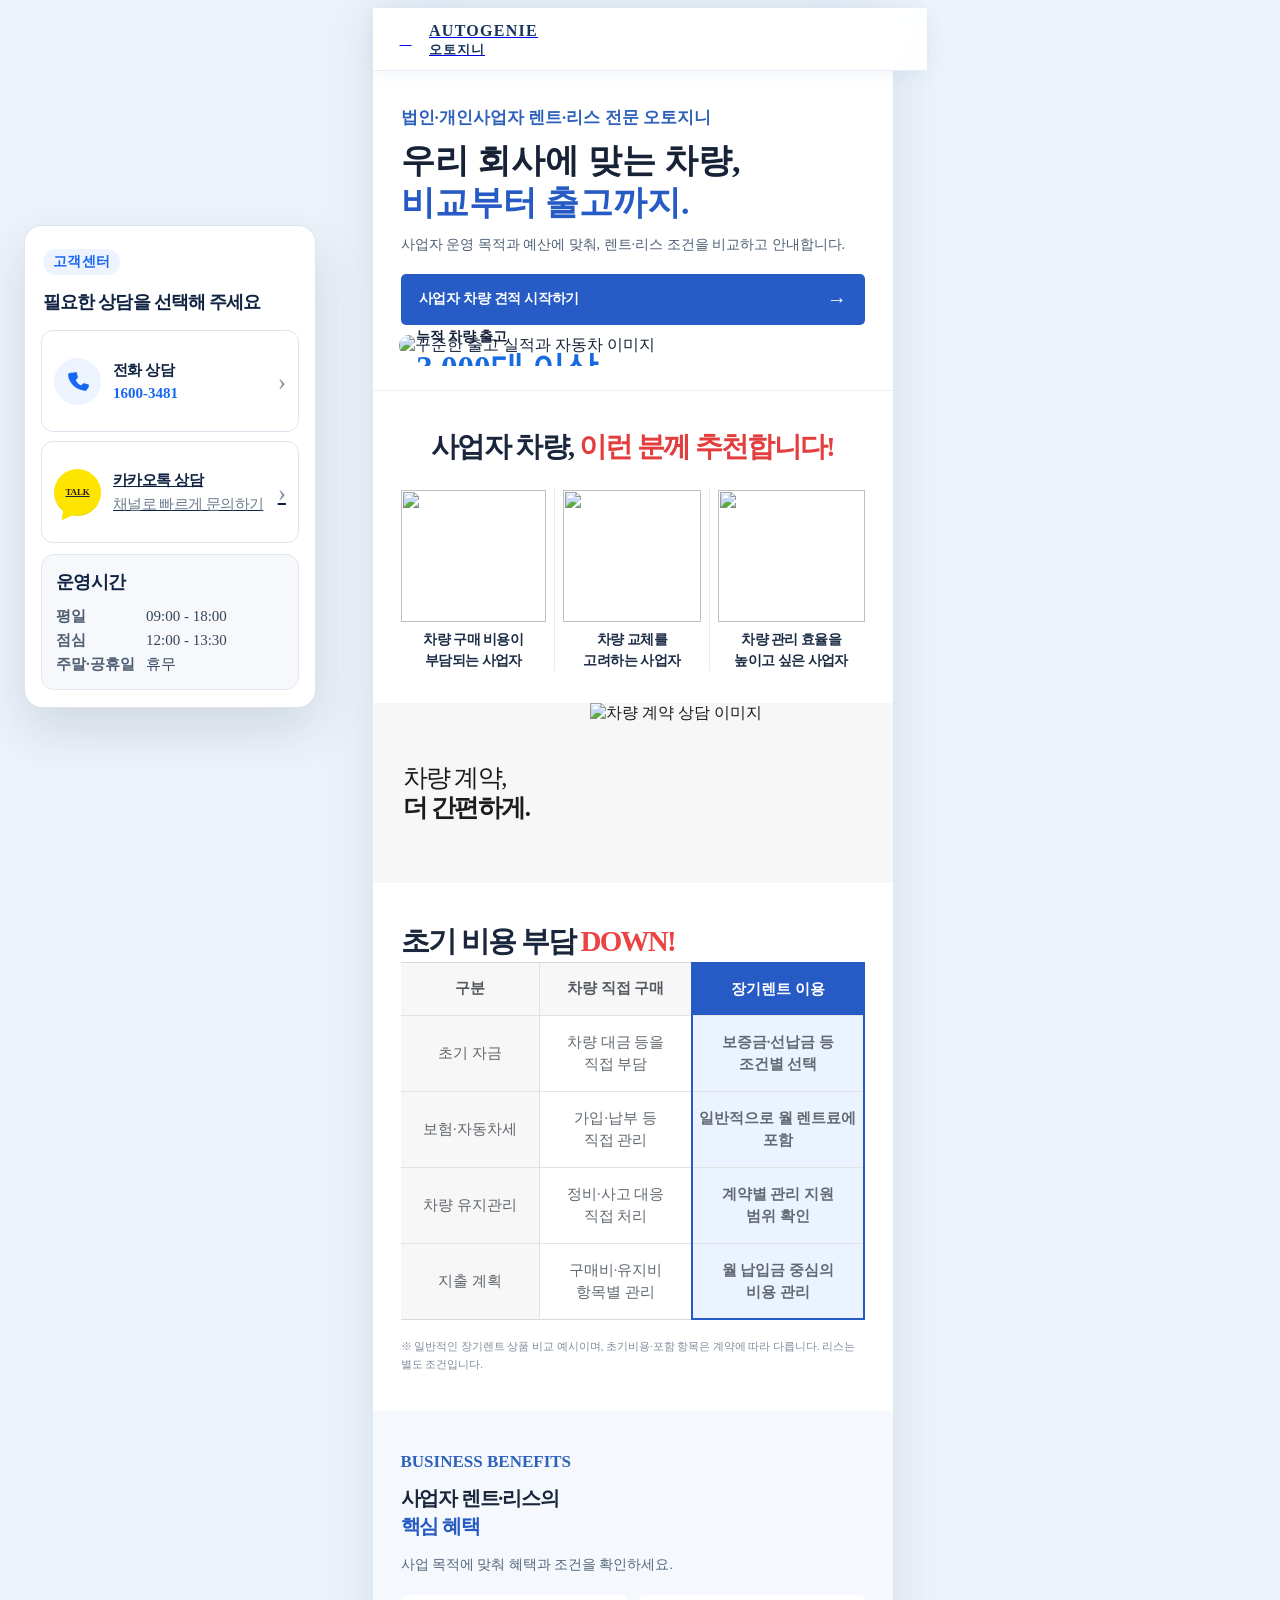
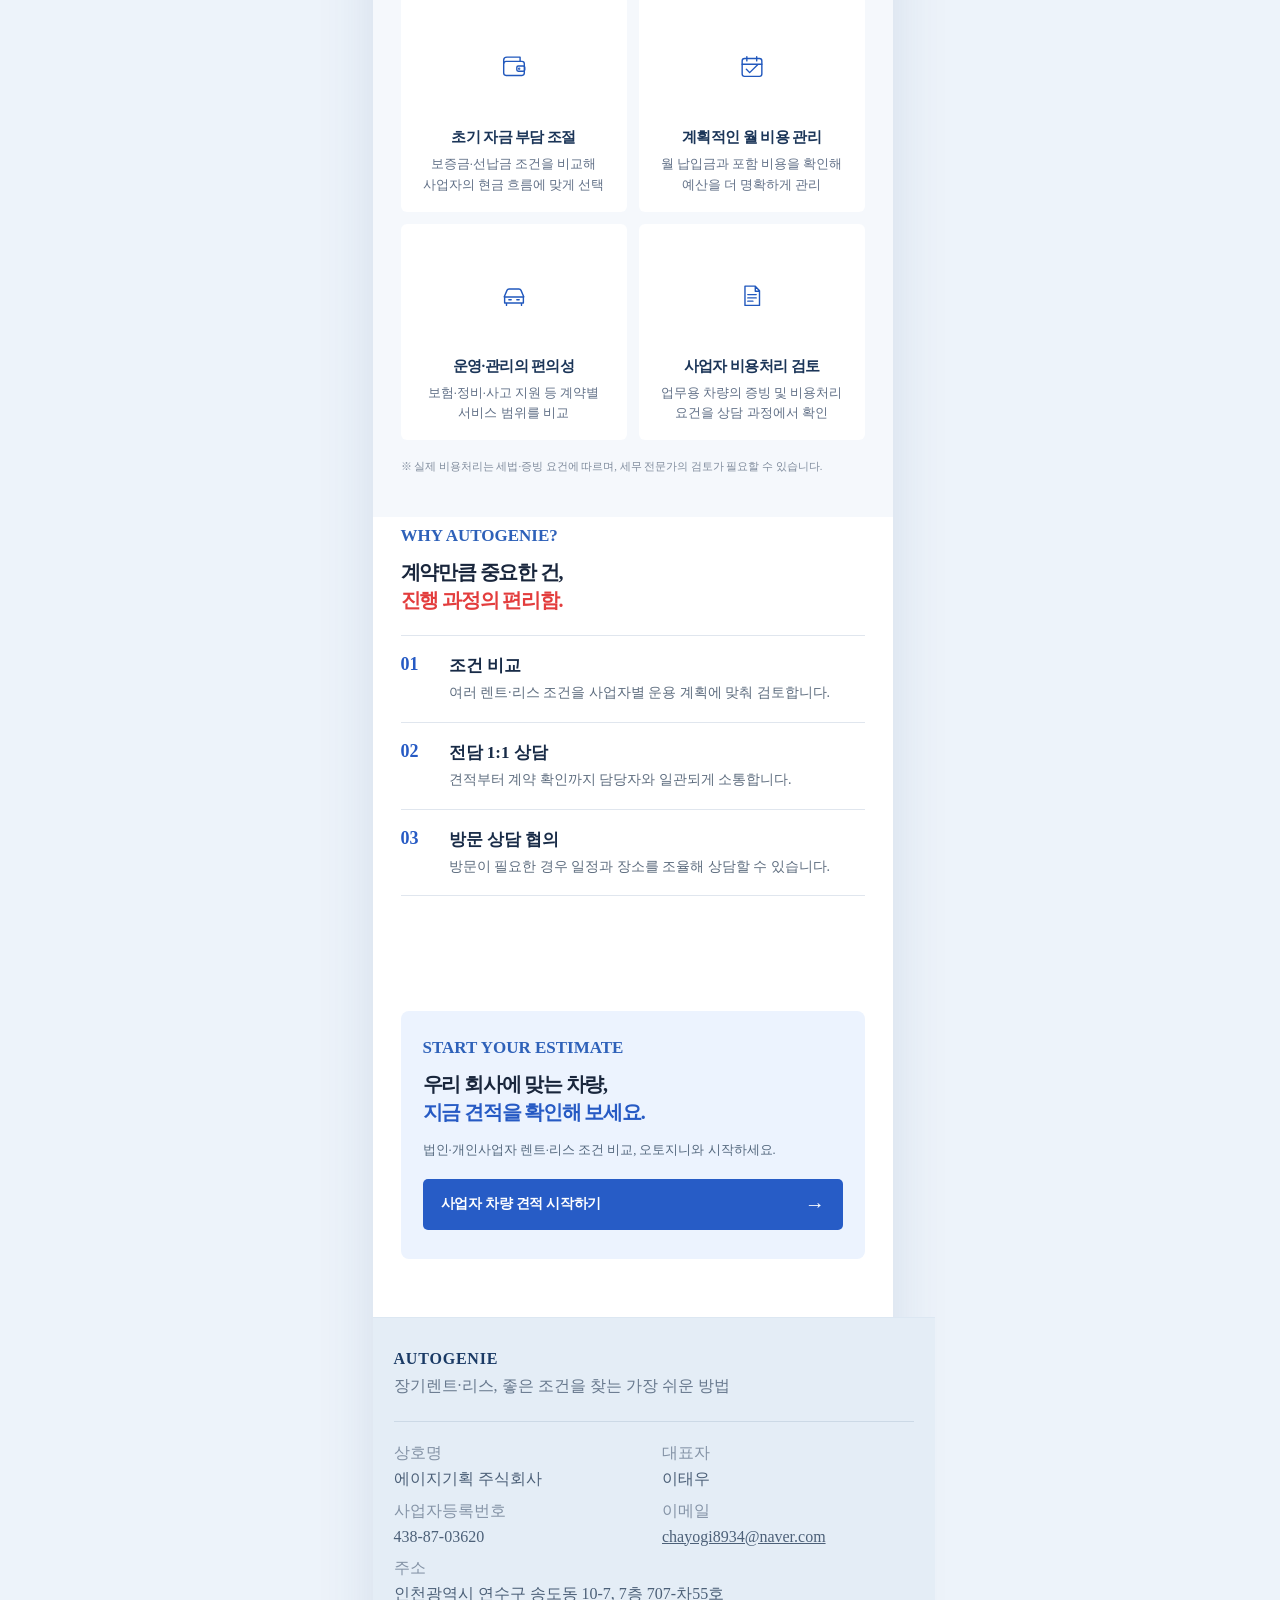
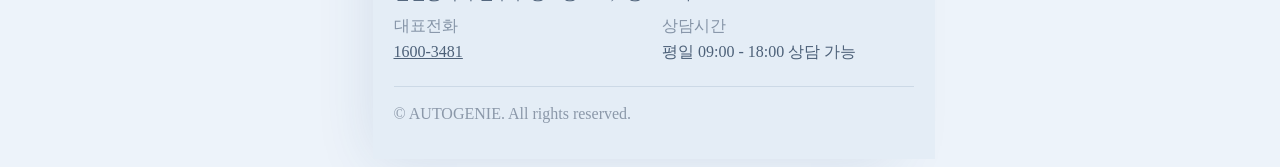
==== commit b84ffabc: "파일 교체" ====
--- a/corporate-index.html
+++ b/corporate-index.html
@@ -47,7 +47,7 @@
     <link rel="stylesheet" href="css/common.css">
     <link rel="stylesheet" href="css/layer.css">
     <link rel="stylesheet" href="https://cdn.jsdelivr.net/npm/swiper@11/swiper-bundle.min.css">
-    <link rel="stylesheet" href="css/style.css?v=20261127-domestic-sync-01">
+    <link rel="stylesheet" href="css/style.css?v=20261127-corporate-sync-02">
 <style id="c26-marquee-critical">.c26-partners,.c26-marquees,.c26-marquee{overflow-x:hidden!important}.c26-marquee{scrollbar-width:none!important}.c26-marquee::-webkit-scrollbar{display:none!important}.c26-marquees.c26-marquees--active .c26-marquee__track{animation:none!important}</style>
 </head>
 <body>
@@ -547,8 +547,8 @@
   <script src="js/traffic-tracker.js?v=20261126-referrer-03"></script>
 
   <script src="js/trim-reference-data.js?v=20261110-trim-merged-01"></script>
-  <script src="js/vehicle-preview-config.js?v=20261127-domestic-sync-01"></script>
-  <script src="js/script.js?v=20261127-domestic-sync-01"></script>
+  <script src="js/vehicle-preview-config.js?v=20261127-corporate-sync-02"></script>
+  <script src="js/script.js?v=20261127-corporate-sync-02"></script>
   <script src="https://cdn.jsdelivr.net/npm/swiper@11/swiper-bundle.min.js"></script>
   <!-- 배포 시 최신 정상 후기 스냅샷으로 교체 -->
   <script type="application/json" id="autogenieReviewSnapshot">{"source":"https://www.agautoplan.com/review","generatedAt":"2026-09-04T12:26:44.776Z","retentionStart":"2026-01-01","order":"date-descending-board-order-for-ties","count":116,"reviews":[{"id":"175318711","title":"그랜저 하이브리드 법인 렌트 출고 후기입니다.","brand":"현대","model":"27MY 그랜저 하이브리드","manager":"김진욱 차장","color":"(외장) 화이트 / (내장) 버건디 원톤","method":"법인 / 렌트","date":"2026-10-28","image":"https://cdn.imweb.me/upload/S20260515f59171e2a5f3c/69b37a653f33e.jpg","images":["https://cdn.imweb.me/upload/S20260515f59171e2a5f3c/69b37a653f33e.jpg"],"body":"법인 렌트로 진행한 그랜저 하이브리드 출고 사례입니다. 파노라마 선루프, 빌트인 캠, 시트 컴포트 플러스 옵션을 선택했습니다.","articleHtml":"","contentBlocks":[],"url":"https://www.agautoplan.com/review/?bmode=view&idx=175318711&t=board","sourceOrder":0,"pendingFullSync":true},{"id":"175318710","title":"BMW X5 법인사업자 렌트 출고 후기입니다.","brand":"BMW","model":"BMW X5 40I MSP","manager":"김지명 차장","color":"(외장) 블랙 / (내장) 화이트","method":"법인사업자 / 렌트","date":"2026-10-28","image":"https://cdn.imweb.me/upload/S20260515f59171e2a5f3c/a4344c103bbfd.jpg","images":["https://cdn.imweb.me/upload/S20260515f59171e2a5f3c/a4344c103bbfd.jpg"],"body":"법인사업자 렌트로 진행한 BMW X5 출고 사례입니다. 외장은 블랙, 실내는 화이트 색상으로 선택했습니다.","articleHtml":"","contentBlocks":[],"url":"https://www.agautoplan.com/review/?bmode=view&idx=175318710&t=board","sourceOrder":1,"pendingFullSync":true},{"id":"175318709","title":"아르카나 개인 렌트 출고 후기입니다.","brand":"르노","model":"아르카나","manager":"고치연 차장","color":"(외장) 그레이 / (내장) 브라운","method":"개인 / 렌트","date":"2026-10-28","image":"https://cdn.imweb.me/upload/S20260515f59171e2a5f3c/25a6a26e28a6c.jpg","images":["https://cdn.imweb.me/upload/S20260515f59171e2a5f3c/25a6a26e28a6c.jpg"],"body":"아르카나 개인 렌트 출고 사례입니다. 그레이 외장과 브라운 실내를 선택하고 차선이탈방지 및 내비게이션 옵션을 추가했습니다.","articleHtml":"","contentBlocks":[],"url":"https://www.agautoplan.com/review/?bmode=view&idx=175318709&t=board","sourceOrder":2,"pendingFullSync":true},{"id":"175318708","title":"GV80 개인사업자 리스 출고 후기입니다.","brand":"제네시스","model":"27MY GV80 가솔린 5인승 AWD","manager":"김장현 차장","color":"(외장) 마칼루그레이 / (내장) 옵시디언 블랙모노톤","method":"개인사업자 / 리스","date":"2026-10-27","image":"https://cdn.imweb.me/upload/S20260515f59171e2a5f3c/e8feace2c6819.png","images":["https://cdn.imweb.me/upload/S20260515f59171e2a5f3c/e8feace2c6819.png"],"body":"개인사업자 리스로 진행한 GV80 출고 사례입니다. 빌트인 캠 패키지, 파퓰러 패키지, 천연가죽 패키지를 선택했습니다.","articleHtml":"","contentBlocks":[],"url":"https://www.agautoplan.com/review/?bmode=view&idx=175318708&t=board","sourceOrder":3,"pendingFullSync":true},{"id":"175318707","title":"봉고3 개인사업자 리스 출고 후기입니다.","brand":"기아","model":"봉고 초장축 킹캡 GL","manager":"김장현 차장","color":"(외장) 순백색 / (내장) 어반그레이","method":"개인사업자 / 리스","date":"2026-10-26","image":"https://cdn.imweb.me/upload/S20260515f59171e2a5f3c/71ce049827fe3.jpg","images":["https://cdn.imweb.me/upload/S20260515f59171e2a5f3c/71ce049827fe3.jpg"],"body":"봉고3 개인사업자 리스 출고 사례입니다. 순백색 외장과 어반그레이 실내, 내비게이션과 평바닥적재함 옵션으로 진행했습니다.","articleHtml":"","contentBlocks":[],"url":"https://www.agautoplan.com/review/?bmode=view&idx=175318707&t=board","sourceOrder":4,"pendingFullSync":true},{"id":"175268843","title":"니로 하이브리드 개인사업자 렌트 출고 후기입니다.","brand":"기아","model":"니로 하이브리드","manager":"황대훈 차장","color":"(외장) 스노우 화이트 펄 / (내장) 딥네이비, 브라운","method":"개인사업자 / 렌트","date":"2026-10-22","image":"https://cdn.imweb.me/upload/S20260515f59171e2a5f3c/215b07de29faf.jpg","images":["https://cdn.imweb.me/upload/S20260515f59171e2a5f3c/215b07de29faf.jpg"],"body":"개인사업자 렌트로 진행한 니로 하이브리드 출고 사례입니다. 프리미엄, 드라이브 와이즈 I, 18인치 휠 옵션을 선택했습니다.","articleHtml":"","contentBlocks":[],"url":"https://www.agautoplan.com/review/?bmode=view&idx=175268843&t=board","sourceOrder":5,"pendingFullSync":true},{"id":"175268842","title":"카니발 하이브리드 개인 렌트 출고 후기입니다.","brand":"기아","model":"카니발 하이브리드 7인승 시그니처 X-Line","manager":"정철희 차장","color":"(외장) 스노우 화이트 펄 / (내장) 토프","method":"개인 / 렌트","date":"2026-10-22","image":"https://cdn.imweb.me/upload/S20260515f59171e2a5f3c/dbcc2b0726096.jpg","images":["https://cdn.imweb.me/upload/S20260515f59171e2a5f3c/dbcc2b0726096.jpg"],"body":"카니발 하이브리드 개인 렌트 출고 사례입니다. 컴포트, 드라이브 와이즈, 모니터링 팩, 빌트인 캠 2 옵션을 선택했습니다.","articleHtml":"","contentBlocks":[],"url":"https://www.agautoplan.com/review/?bmode=view&idx=175268842&t=board","sourceOrder":6,"pendingFullSync":true},{"id":"175215196","title":"520i 개인 리스 출고 후기입니다.","brand":"BMW","model":"BMW 520i M spt","manager":"정철희 차장","color":"(외장) 카본블랙 / (내장) 베간자 브라운","method":"개인 / 리스","date":"2026-10-21","image":"https://cdn.imweb.me/upload/S20260515f59171e2a5f3c/2d94ca656afec.jpg","images":["https://cdn.imweb.me/upload/S20260515f59171e2a5f3c/2d94ca656afec.jpg"],"body":"BMW 520i 개인 리스 출고 사례입니다. 외장은 카본블랙, 실내는 베간자 브라운 색상으로 선택했습니다.","articleHtml":"","contentBlocks":[],"url":"https://www.agautoplan.com/review/?bmode=view&idx=175215196&t=board","sourceOrder":7,"pendingFullSync":true},{"id":"174669824","title":"EV3 개인 렌트 출고 후기입니다.","brand":"","model":"EV3 롱레인지 어스","manager":"김진욱 차장 ❤️❤️","color":"(외장) 화이트 / (내장) 미디움 그레이","method":"개인 / 렌트","date":"2026-09-23","image":"https://cdn.imweb.me/thumbnail/20260923/e25e7dd381bb0.jpg","url":"https://www.agautoplan.com/review/?q=YToxOntzOjEyOiJrZXl3b3JkX3R5cGUiO3M6MzoiYWxsIjt9&bmode=view&idx=174669824&t=board","sourceOrder":8},{"id":"174669823","title":"GV80 법인 리스 출고 후기입니다.","brand":"","model":"GV80","manager":"김지명 팀장 ❤️❤️","color":"(외장) 우유니 화이트 펄 / (내장) 바닐라 베이지 시트","method":"법인 / 리스","date":"2026-09-23","image":"https://cdn.imweb.me/thumbnail/20260923/9d61812dff98d.jpg","url":"https://www.agautoplan.com/review/?q=YToxOntzOjEyOiJrZXl3b3JkX3R5cGUiO3M6MzoiYWxsIjt9&bmode=view&idx=174669823&t=board","sourceOrder":9},{"id":"174669822","title":"G80 개인 렌트 출고 후기입니다.","brand":"","model":"G80 2.5 T","manager":"김지명 팀장 ❤️❤️","color":"(외장) 마칼루 그레이 / (내장) 블랙 시트","method":"개인 / 렌트","date":"2026-09-23","image":"https://cdn.imweb.me/thumbnail/20260923/86fd775d600fb.jpg","url":"https://www.agautoplan.com/review/?q=YToxOntzOjEyOiJrZXl3b3JkX3R5cGUiO3M6MzoiYWxsIjt9&bmode=view&idx=174669822&t=board","sourceOrder":10},{"id":"174669821","title":"싼타페 하이브리드 출고 후기입니다.","brand":"","model":"싼타페 하이브리드","manager":"김장현 차장 ❤️❤️","color":"(외장) 크리미화이트펄 / (내장) 피칸 브라운 투톤","method":"개인 / 렌트","date":"2026-09-23","image":"https://cdn.imweb.me/thumbnail/20260923/f659887597c5e.jpg","url":"https://www.agautoplan.com/review/?q=YToxOntzOjEyOiJrZXl3b3JkX3R5cGUiO3M6MzoiYWxsIjt9&bmode=view&idx=174669821&t=board","sourceOrder":11},{"id":"174669820","title":"GV80 개인사업자 렌트 출고 후기입니다.","brand":"","model":"GV80","manager":"김동휘 차장 ❤️❤️","color":"(외장) 비크블랙 / (내장) 어스브라운","method":"개인사업자 / 렌트","date":"2026-09-23","image":"https://cdn.imweb.me/thumbnail/20260923/699722c342325.jpg","url":"https://www.agautoplan.com/review/?q=YToxOntzOjEyOiJrZXl3b3JkX3R5cGUiO3M6MzoiYWxsIjt9&bmode=view&idx=174669820&t=board","sourceOrder":12},{"id":"174566228","title":"아이오닉 9 사업자 렌트 출고 후기입니다.","brand":"","model":"아이오닉9 프레스티지 AWD","manager":"이병수 차장 ❤️❤️","color":"(외장) 녹턴그레이메탈릭 / (내장) 다크틸, 라이트그레이투톤","method":"사업자 / 렌트","date":"2026-09-18","image":"https://cdn.imweb.me/thumbnail/20260921/674eee841ccf3.jpg","url":"https://www.agautoplan.com/review/?q=YToxOntzOjEyOiJrZXl3b3JkX3R5cGUiO3M6MzoiYWxsIjt9&bmode=view&idx=174566228&t=board","sourceOrder":13},{"id":"174566227","title":"아반떼 개인 렌트 출고 후기입니다.","brand":"","model":"아반떼 2027년형","manager":"김장현 차장 ❤️❤️","color":"(외장) 에코트로닉 그레이펄 / (내장) 블랙원톤","method":"개인 / 렌트","date":"2026-09-18","image":"https://cdn.imweb.me/thumbnail/20260921/c5cd6814d0c38.jpg","url":"https://www.agautoplan.com/review/?q=YToxOntzOjEyOiJrZXl3b3JkX3R5cGUiO3M6MzoiYWxsIjt9&bmode=view&idx=174566227&t=board","sourceOrder":14},{"id":"174207919","title":"스포티지 개인사업자 렌트 출고 후기입니다.","brand":"","model":"스포티지 가솔린 1.6","manager":"고치연 차장 ❤️❤️","color":"(외장) 그레이 / (내장) 누가브라운","method":"개인사업자 / 렌트","date":"2026-09-15","image":"https://cdn.imweb.me/thumbnail/20260916/fae34901f6209.jpg","url":"https://www.agautoplan.com/review/?q=YToxOntzOjEyOiJrZXl3b3JkX3R5cGUiO3M6MzoiYWxsIjt9&bmode=view&idx=174207919&t=board","sourceOrder":15},{"id":"174084321","title":"EV3 개인 렌트 출고 후기입니다.","brand":"","model":"EV3 롱레인지 에어","manager":"이병수 차장 ❤️❤️","color":"(외장) 스노우화이트펄 / (내장) 미디움그레이","method":"개인 / 렌트","date":"2026-09-10","image":"https://cdn.imweb.me/thumbnail/20260914/92fee3229666e.jpg","url":"https://www.agautoplan.com/review/?q=YToxOntzOjEyOiJrZXl3b3JkX3R5cGUiO3M6MzoiYWxsIjt9&bmode=view&idx=174084321&t=board","sourceOrder":16},{"id":"174084320","title":"EV5 개인 렌트 출고 후기입니다.","brand":"","model":"EV5 롱레인지 에어","manager":"고치연 차장 ❤️❤️","color":"(외장) 스노우화이트펄 / (내장) 누가브라운","method":"개인사업자 / 렌트","date":"2026-09-10","image":"https://cdn.imweb.me/thumbnail/20260914/739d2f6ed8211.jpg","url":"https://www.agautoplan.com/review/?q=YToyOntzOjEyOiJrZXl3b3JkX3R5cGUiO3M6MzoiYWxsIjtzOjQ6InBhZ2UiO2k6Mjt9&bmode=view&idx=174084320&t=board","sourceOrder":17},{"id":"173947783","title":"그랜저 법인사업자 렌트 출고 후기입니다.","brand":"","model":"그랜저","manager":"김진욱 차장 ❤️❤️","color":"(외장) 화이트 / (내장) 라이트 그레이","method":"법인사업자 / 렌트","date":"2026-09-09","image":"https://cdn.imweb.me/thumbnail/20260910/e3f5423b0b628.jpg","url":"https://www.agautoplan.com/review/?q=YToyOntzOjEyOiJrZXl3b3JkX3R5cGUiO3M6MzoiYWxsIjtzOjQ6InBhZ2UiO2k6Mjt9&bmode=view&idx=173947783&t=board","sourceOrder":18},{"id":"173947782","title":"스포티지 개인사업자 렌트 출고 후기입니다.","brand":"","model":"스포티지","manager":"공건식 차장 ❤️❤️","color":"(외장) 화이트 / (내장) 블랙","method":"개인사업자 / 렌트","date":"2026-09-09","image":"https://cdn.imweb.me/thumbnail/20260910/95667fe131bc3.jpg","url":"https://www.agautoplan.com/review/?q=YToyOntzOjEyOiJrZXl3b3JkX3R5cGUiO3M6MzoiYWxsIjtzOjQ6InBhZ2UiO2k6Mjt9&bmode=view&idx=173947782&t=board","sourceOrder":19},{"id":"173947781","title":"그랜저 하이브리드 개인 렌트 출고 후기입니다.","brand":"","model":"그랜저 하이브리드","manager":"정철희 차장 ❤️❤️","color":"(외장) 녹턴 그레이 메탈릭 / (내장) 인디고브라운 투톤","method":"개인 / 렌트","date":"2026-09-08","image":"https://cdn.imweb.me/thumbnail/20260910/b30d43fcacd72.jpg","url":"https://www.agautoplan.com/review/?q=YToyOntzOjEyOiJrZXl3b3JkX3R5cGUiO3M6MzoiYWxsIjtzOjQ6InBhZ2UiO2k6Mjt9&bmode=view&idx=173947781&t=board","sourceOrder":20},{"id":"173947779","title":"니로 하이브리드 개인 렌트 출고 후기입니다.","brand":"","model":"니로 하이브리드 트렌디","manager":"김형원 차장 ❤️❤️","color":"(외장) 스노우화이트펄 / (내장) 차콜","method":"개인 / 렌트","date":"2026-09-08","image":"https://cdn.imweb.me/thumbnail/20260910/d906f108c7b87.jpg","url":"https://www.agautoplan.com/review/?q=YToyOntzOjEyOiJrZXl3b3JkX3R5cGUiO3M6MzoiYWxsIjtzOjQ6InBhZ2UiO2k6Mjt9&bmode=view&idx=173947779&t=board","sourceOrder":21},{"id":"173947778","title":"EV5 개인 렌트 출고 후기입니다.","brand":"","model":"EV5 어스","manager":"김태훈 팀장 ❤️❤️","color":"(외장) 화이트 / (내장) 블랙","method":"개인 / 렌트","date":"2026-09-08","image":"https://cdn.imweb.me/thumbnail/20260910/09075842476c5.jpg","url":"https://www.agautoplan.com/review/?q=YToyOntzOjEyOiJrZXl3b3JkX3R5cGUiO3M6MzoiYWxsIjtzOjQ6InBhZ2UiO2k6Mjt9&bmode=view&idx=173947778&t=board","sourceOrder":22},{"id":"173947777","title":"포터2 개인 리스 출고 후기입니다.","brand":"","model":"포터2 슈퍼캡 스마트","manager":"김지훈 팀장 ❤️❤️","color":"(외장) 화이트 / (내장) 그레이","method":"개인 / 리스","date":"2026-09-08","image":"https://cdn.imweb.me/thumbnail/20260910/bb8b7c387d37a.jpg","url":"https://www.agautoplan.com/review/?q=YToyOntzOjEyOiJrZXl3b3JkX3R5cGUiO3M6MzoiYWxsIjtzOjQ6InBhZ2UiO2k6Mjt9&bmode=view&idx=173947777&t=board","sourceOrder":23},{"id":"173947776","title":"카니발 하이브리드 개인사업자 렌트 출고 후기입니다.","brand":"","model":"카니발 하이브리드 9인승","manager":"김동휘 차장 ❤️❤️","color":"(외장) 화이트 / (내장) 그레이","method":"개인사업자 / 렌트","date":"2026-09-08","image":"https://cdn.imweb.me/thumbnail/20260910/66f6f1aaa4982.jpg","url":"https://www.agautoplan.com/review/?q=YToyOntzOjEyOiJrZXl3b3JkX3R5cGUiO3M6MzoiYWxsIjtzOjQ6InBhZ2UiO2k6Mjt9&bmode=view&idx=173947776&t=board","sourceOrder":24},{"id":"173947775","title":"카니발 하이브리드 사업자 렌트 출고 후기입니다.","brand":"","model":"카니발 하이브리드 7인승","manager":"고치연 차장 ❤️❤️","color":"(외장) 흰색 / (내장) 베이지","method":"사업자 / 렌트","date":"2026-09-08","image":"https://cdn.imweb.me/thumbnail/20260910/f0a82c7e5b00a.jpg","url":"https://www.agautoplan.com/review/?q=YToyOntzOjEyOiJrZXl3b3JkX3R5cGUiO3M6MzoiYWxsIjtzOjQ6InBhZ2UiO2k6Mjt9&bmode=view&idx=173947775&t=board","sourceOrder":25},{"id":"173947774","title":"봉고3 개인 리스 출고 후기입니다.","brand":"","model":"봉고3 사륜","manager":"고치연 차장 ❤️❤️","color":"(외장) 화이트 / (내장) 블랙","method":"개인 / 리스","date":"2026-09-08","image":"https://cdn.imweb.me/thumbnail/20260910/9b15e0c0a0b3d.jpg","url":"https://www.agautoplan.com/review/?q=YToyOntzOjEyOiJrZXl3b3JkX3R5cGUiO3M6MzoiYWxsIjtzOjQ6InBhZ2UiO2k6Mjt9&bmode=view&idx=173947774&t=board","sourceOrder":26},{"id":"173947773","title":"봉고3 법인 신차할부 출고 후기입니다.","brand":"","model":"봉고3 1.2톤 냉탑","manager":"고치연 차장 ❤️❤️","color":"(외장) 흰색 / (내장) 블랙","method":"법인 / 신차할부","date":"2026-09-08","image":"https://cdn.imweb.me/thumbnail/20260910/d2d3f1f0c1584.jpg","url":"https://www.agautoplan.com/review/?q=YToyOntzOjEyOiJrZXl3b3JkX3R5cGUiO3M6MzoiYWxsIjtzOjQ6InBhZ2UiO2k6Mjt9&bmode=view&idx=173947773&t=board","sourceOrder":27},{"id":"173823612","title":"펠리세이드 개인 렌트 출고 후기입니다.","brand":"","model":"펠리세이드 가솔린","manager":"황대호 팀장 ❤️❤️","color":"(외장) 블랙 / (내장) 블랙","method":"개인 / 렌트","date":"2026-09-04","image":"https://cdn.imweb.me/thumbnail/20260907/c51e81991a5fd.jpg","url":"https://www.agautoplan.com/review/?q=YToyOntzOjEyOiJrZXl3b3JkX3R5cGUiO3M6MzoiYWxsIjtzOjQ6InBhZ2UiO2k6Mzt9&bmode=view&idx=173823612&t=board","sourceOrder":28},{"id":"173823611","title":"포터2 개인 리스 출고 후기입니다.","brand":"","model":"포터 더블캡","manager":"김장현 차장 ❤️❤️","color":"(외장) 크리미화이트 / (내장) 그레이","method":"개인 / 리스","date":"2026-09-04","image":"https://cdn.imweb.me/thumbnail/20260907/55abc20743453.jpg","url":"https://www.agautoplan.com/review/?q=YToyOntzOjEyOiJrZXl3b3JkX3R5cGUiO3M6MzoiYWxsIjtzOjQ6InBhZ2UiO2k6Mzt9&bmode=view&idx=173823611&t=board","sourceOrder":29},{"id":"173823610","title":"포터2 개인 리스 출고 후기입니다.","brand":"","model":"포터 더블캡","manager":"고치연 차장 ❤️❤️","color":"(외장) 그레이 / (내장) 그레이","method":"개인 / 리스","date":"2026-09-04","image":"https://cdn.imweb.me/thumbnail/20260907/e1aebd82889bb.jpg","url":"https://www.agautoplan.com/review/?q=YToyOntzOjEyOiJrZXl3b3JkX3R5cGUiO3M6MzoiYWxsIjtzOjQ6InBhZ2UiO2k6Mzt9&bmode=view&idx=173823610&t=board","sourceOrder":30},{"id":"173672030","title":"A6 올로드콰트로 법인사업자 리스 출고 후기입니다.","brand":"아우디","model":"아우디 A6 올로드콰트로","manager":"김형원 차장 ❤️❤️","color":"(외장) 블랙 / (내장) 블랙","method":"법인사업자 / 리스","date":"2026-09-02","image":"https://cdn.imweb.me/thumbnail/20260903/0b5e1017b8d9f.jpg","url":"https://www.agautoplan.com/review/?q=YToxOntzOjEyOiJrZXl3b3JkX3R5cGUiO3M6MzoiYWxsIjt9&bmode=view&idx=173672030&t=board","sourceOrder":31},{"id":"173672033","title":"봉고3 개인사업자 리스 출고 후기입니다.","brand":"","model":"봉고3 1톤 더블캡 초장축","manager":"이병수 차장 ❤️❤️","color":"(외장) 클리어화이트 / (내장) 그레이블랙투톤","method":"개인사업자 / 리스","date":"2026-09-02","image":"https://cdn.imweb.me/thumbnail/20260903/0ea124459c205.jpg","url":"https://www.agautoplan.com/review/?q=YToyOntzOjEyOiJrZXl3b3JkX3R5cGUiO3M6MzoiYWxsIjtzOjQ6InBhZ2UiO2k6Mzt9&bmode=view&idx=173672033&t=board","sourceOrder":32},{"id":"173672032","title":"EV3 개인사업자 렌트 출고 후기","brand":"","model":"EV3","manager":"엄세훈 차장 ❤️❤️","color":"(외장) 아이보리실버 / (내장) 미디움그레이","method":"개인사업자 / 렌트","date":"2026-09-02","image":"https://cdn.imweb.me/thumbnail/20260903/c8ddac09eb943.jpg","url":"https://www.agautoplan.com/review/?q=YToyOntzOjEyOiJrZXl3b3JkX3R5cGUiO3M6MzoiYWxsIjtzOjQ6InBhZ2UiO2k6Mzt9&bmode=view&idx=173672032&t=board","sourceOrder":33},{"id":"173672031","title":"카니발 하이브리드 법인 렌트 출고 후기입니다.","brand":"","model":"카니발 HEV 노블레스","manager":"김형원 차장 ❤️❤️","color":"(외장) 화이트 / (내장) 토프","method":"법인 / 렌트","date":"2026-09-02","image":"https://cdn.imweb.me/thumbnail/20260903/73e047ebefafc.jpg","url":"https://www.agautoplan.com/review/?q=YToyOntzOjEyOiJrZXl3b3JkX3R5cGUiO3M6MzoiYWxsIjtzOjQ6InBhZ2UiO2k6Mzt9&bmode=view&idx=173672031&t=board","sourceOrder":34},{"id":"173672029","title":"티볼리 개인 렌트 출고 후기입니다.","brand":"","model":"더뉴티볼리","manager":"김장현 차장 ❤️❤️","color":"(외장) 그랜드화이트 / (내장) 그레이투톤","method":"개인 / 렌트","date":"2026-09-02","image":"https://cdn.imweb.me/thumbnail/20260903/0163049926af1.jpg","url":"https://www.agautoplan.com/review/?q=YToyOntzOjEyOiJrZXl3b3JkX3R5cGUiO3M6MzoiYWxsIjtzOjQ6InBhZ2UiO2k6Mzt9&bmode=view&idx=173672029&t=board","sourceOrder":35},{"id":"173575150","title":"EV5 개인 렌트 출고 후기입니다.","brand":"","model":"EV5 롱레인지 에어","manager":"이병수 차장 ❤️❤️","color":"(외장) 퓨전 블랙 / (내장) 스모키 블랙","method":"개인 / 렌트","date":"2026-08-28","image":"https://cdn.imweb.me/thumbnail/20260831/9ba1c3634017c.jpg","url":"https://www.agautoplan.com/review/?q=YToyOntzOjEyOiJrZXl3b3JkX3R5cGUiO3M6MzoiYWxsIjtzOjQ6InBhZ2UiO2k6Mzt9&bmode=view&idx=173575150&t=board","sourceOrder":36},{"id":"173575149","title":"그랜저 하이브리드 개인 렌트 출고 후기입니다.","brand":"","model":"그랜저 하이브리드 아너스","manager":"고치연 차장 ❤️❤️","color":"(외장) 어비스블랙펄 / (내장) 브라운","method":"개인 / 렌트","date":"2026-08-28","image":"https://cdn.imweb.me/thumbnail/20260831/0a836babefcc0.jpg","url":"https://www.agautoplan.com/review/?q=YToyOntzOjEyOiJrZXl3b3JkX3R5cGUiO3M6MzoiYWxsIjtzOjQ6InBhZ2UiO2k6Mzt9&bmode=view&idx=173575149&t=board","sourceOrder":37},{"id":"173575142","title":"BMW X7 개인사업자 리스 출고 후기입니다.","brand":"BMW","model":"BMW X7 DPE","manager":"박정훈 차장 ❤️❤️","color":"(외장) 화이트 / (내장) 메리노 블랙","method":"개인사업자 / 리스","date":"2026-08-26","image":"https://cdn.imweb.me/thumbnail/20260831/5cb8c3842babe.jpg","url":"https://www.agautoplan.com/review/?q=YToyOntzOjEyOiJrZXl3b3JkX3R5cGUiO3M6MzoiYWxsIjtzOjQ6InBhZ2UiO2k6Mjt9&bmode=view&idx=173575142&t=board","sourceOrder":38},{"id":"173575144","title":"테슬라 모델 Y 개인 리스 출고 후기입니다.","brand":"테슬라","model":"테슬라 모델 Y","manager":"박정훈 차장 ❤️❤️","color":"(외장) 화이트 / (내장) 젠그레이","method":"개인 / 리스","date":"2026-08-26","image":"https://cdn.imweb.me/thumbnail/20260831/cb006b6692e76.jpg","url":"https://www.agautoplan.com/review/?q=YToyOntzOjEyOiJrZXl3b3JkX3R5cGUiO3M6MzoiYWxsIjtzOjQ6InBhZ2UiO2k6Mjt9&bmode=view&idx=173575144&t=board","sourceOrder":39},{"id":"173575141","title":"BMW i4 개인사업자 리스 출고 후기입니다.","brand":"BMW","model":"BMW i4 gran coupe","manager":"박정훈 차장 ❤️❤️","color":"(외장) 브루클린 그레이 / (내장) 모카","method":"개인사업자 / 리스","date":"2026-08-26","image":"https://cdn.imweb.me/thumbnail/20260831/37ec2315960d0.jpg","url":"https://www.agautoplan.com/review/?q=YToyOntzOjEyOiJrZXl3b3JkX3R5cGUiO3M6MzoiYWxsIjtzOjQ6InBhZ2UiO2k6Mjt9&bmode=view&idx=173575141&t=board","sourceOrder":40},{"id":"173575148","title":"K5 하이브리드 개인 렌트 출고 후기입니다.","brand":"","model":"K5 하이브리드 시그니처","manager":"정철희 차장 ❤️❤️","color":"(외장) 오로라블랙 펄 / (내장) 블랙","method":"개인 / 렌트","date":"2026-08-26","image":"https://cdn.imweb.me/thumbnail/20260831/7bbe4cbc79211.jpg","url":"https://www.agautoplan.com/review/?q=YToyOntzOjEyOiJrZXl3b3JkX3R5cGUiO3M6MzoiYWxsIjtzOjQ6InBhZ2UiO2k6Mzt9&bmode=view&idx=173575148&t=board","sourceOrder":41},{"id":"173575147","title":"EV3 법인사업자 렌트 출고 후기입니다.","brand":"","model":"EV3 롱레인지 에어","manager":"정철희 차장 ❤️❤️","color":"(외장) 아이보리실버 / (내장) 네이비","method":"법인사업자 / 렌트","date":"2026-08-26","image":"https://cdn.imweb.me/thumbnail/20260831/291459f64aa49.jpg","url":"https://www.agautoplan.com/review/?q=YToyOntzOjEyOiJrZXl3b3JkX3R5cGUiO3M6MzoiYWxsIjtzOjQ6InBhZ2UiO2k6Mzt9&bmode=view&idx=173575147&t=board","sourceOrder":42},{"id":"173575146","title":"카니발 하이브리드 법인 렌트 출고 후기입니다.","brand":"","model":"카니발 HEV 노블레스 9인승","manager":"이병수 차장 ❤️❤️","color":"(외장) 스노우 화이트 펄 / (내장) 토프","method":"법인 / 렌트","date":"2026-08-26","image":"https://cdn.imweb.me/thumbnail/20260831/336c4302be5bc.jpg","url":"https://www.agautoplan.com/review/?q=YToyOntzOjEyOiJrZXl3b3JkX3R5cGUiO3M6MzoiYWxsIjtzOjQ6InBhZ2UiO2k6NDt9&bmode=view&idx=173575146&t=board","sourceOrder":43},{"id":"173575145","title":"셀토스 하이브리드 개인 렌트 출고 후기입니다.","brand":"","model":"셀토스 HEV 트렌디","manager":"이병수 차장 ❤️❤️","color":"(외장) 스노우화이트펄 / (내장) 그레이","method":"개인 / 렌트","date":"2026-08-26","image":"https://cdn.imweb.me/thumbnail/20260831/1bd06e3cb1d21.jpg","url":"https://www.agautoplan.com/review/?q=YToyOntzOjEyOiJrZXl3b3JkX3R5cGUiO3M6MzoiYWxsIjtzOjQ6InBhZ2UiO2k6NDt9&bmode=view&idx=173575145&t=board","sourceOrder":44},{"id":"173575143","title":"GV80 법인사업자 렌트 출고 후기입니다.","brand":"","model":"GV80 2.5T AWD","manager":"박정훈 차장 ❤️❤️","color":"(외장) 우유니 화이트 / (내장) 스모키그린, 어스브라운, 뉴스페이퍼","method":"법인사업자 / 렌트","date":"2026-08-26","image":"https://cdn.imweb.me/thumbnail/20260831/3ea67e1e43d33.jpg","url":"https://www.agautoplan.com/review/?q=YToyOntzOjEyOiJrZXl3b3JkX3R5cGUiO3M6MzoiYWxsIjtzOjQ6InBhZ2UiO2k6NDt9&bmode=view&idx=173575143&t=board","sourceOrder":45},{"id":"173575140","title":"스포티지 하이브리드 개인 렌트 출고 후기입니다.","brand":"","model":"스포티지 HEV 2WD 노블레스","manager":"공건식 차장 ❤️❤️","color":"(외장) 스노우 화이트 펄 / (내장) 라운지 브라운","method":"개인 / 렌트","date":"2026-08-26","image":"https://cdn.imweb.me/thumbnail/20260831/d96a147b5ad63.jpg","url":"https://www.agautoplan.com/review/?q=YToyOntzOjEyOiJrZXl3b3JkX3R5cGUiO3M6MzoiYWxsIjtzOjQ6InBhZ2UiO2k6NDt9&bmode=view&idx=173575140&t=board","sourceOrder":46},{"id":"173364851","title":"포터2 개인사업자 리스 출고 후기입니다.","brand":"","model":"포터2 슈퍼캡 카고","manager":"김장현 차장 ❤️❤️","color":"(외장) 크리미화이트 / (내장) 그레이","method":"개인사업자 / 리스","date":"2026-08-21","image":"https://cdn.imweb.me/thumbnail/20260824/b19f424376751.jpg","url":"https://www.agautoplan.com/review/?q=YToyOntzOjEyOiJrZXl3b3JkX3R5cGUiO3M6MzoiYWxsIjtzOjQ6InBhZ2UiO2k6NDt9&bmode=view&idx=173364851&t=board","sourceOrder":47},{"id":"173364850","title":"아르카나 개인 렌트 출고 후기입니다.","brand":"","model":"아르카나 1.6 가솔린","manager":"고치연 차장 ❤️❤️","color":"(외장) 그레이 / (내장) 브라운","method":"개인 / 렌트","date":"2026-08-21","image":"https://cdn.imweb.me/thumbnail/20260824/407f43d6f6877.jpg","url":"https://www.agautoplan.com/review/?q=YToyOntzOjEyOiJrZXl3b3JkX3R5cGUiO3M6MzoiYWxsIjtzOjQ6InBhZ2UiO2k6NDt9&bmode=view&idx=173364850&t=board","sourceOrder":48},{"id":"173364849","title":"EV9 개인 렌트 출고 후기입니다.","brand":"","model":"롱레인지 6인승 4WD 스위블시트","manager":"고치연 차장 ❤️❤️","color":"(외장) 스노우화이트 / (내장) 브라운","method":"개인 / 렌트","date":"2026-08-21","image":"https://cdn.imweb.me/thumbnail/20260824/2268bf6cbee06.jpg","url":"https://www.agautoplan.com/review/?q=YToyOntzOjEyOiJrZXl3b3JkX3R5cGUiO3M6MzoiYWxsIjtzOjQ6InBhZ2UiO2k6NDt9&bmode=view&idx=173364849&t=board","sourceOrder":49},{"id":"173244612","title":"폭스바겐 ID.4 EV 프로 개인 렌트 출고 후기입니다.","brand":"폭스바겐","model":"폭스바겐 ID.4 EV프로","manager":"이병수 차장 ❤️❤️","color":"(외장) 그레나딜라블랙메탈릭 / (내장) 블랙","method":"개인 / 렌트","date":"2026-08-19","image":"https://cdn.imweb.me/thumbnail/20260820/b313c4f45b408.jpg","url":"https://www.agautoplan.com/review/?q=YToyOntzOjEyOiJrZXl3b3JkX3R5cGUiO3M6MzoiYWxsIjtzOjQ6InBhZ2UiO2k6Mjt9&bmode=view&idx=173244612&t=board","sourceOrder":50},{"id":"173244611","title":"셀토스 개인 렌트 출고 후기입니다.","brand":"","model":"셀토스 가솔린 1.6","manager":"김장현 차장 ❤️❤️","color":"(외장) 퓨전블랙 / (내장) 휴먼그레이","method":"개인 / 렌트","date":"2026-08-19","image":"https://cdn.imweb.me/thumbnail/20260820/5b31438114aa7.jpg","url":"https://www.agautoplan.com/review/?q=YToyOntzOjEyOiJrZXl3b3JkX3R5cGUiO3M6MzoiYWxsIjtzOjQ6InBhZ2UiO2k6NDt9&bmode=view&idx=173244611&t=board","sourceOrder":51},{"id":"173244610","title":"EV3 개인 렌트 출고 후기입니다.","brand":"","model":"EV3 스탠다드 에어","manager":"김장현 차장 ❤️❤️","color":"(외장) 셰일그레이 / (내장) 미디움그레이","method":"개인 / 렌트","date":"2026-08-19","image":"https://cdn.imweb.me/thumbnail/20260820/3acb5989ff704.jpg","url":"https://www.agautoplan.com/review/?q=YToyOntzOjEyOiJrZXl3b3JkX3R5cGUiO3M6MzoiYWxsIjtzOjQ6InBhZ2UiO2k6NTt9&bmode=view&idx=173244610&t=board","sourceOrder":52},{"id":"173178156","title":"셀토스 개인 렌트 출고 후기입니다.","brand":"","model":"디올뉴 셀토스 가솔린 1.6","manager":"김장현 차장 ❤️❤️","color":"(외장) 퓨전블랙 / (내장) 휴먼그레이","method":"개인 / 렌트","date":"2026-08-14","image":"https://cdn.imweb.me/thumbnail/20260818/d8a24106bede4.jpg","url":"https://www.agautoplan.com/review/?q=YToyOntzOjEyOiJrZXl3b3JkX3R5cGUiO3M6MzoiYWxsIjtzOjQ6InBhZ2UiO2k6NTt9&bmode=view&idx=173178156&t=board","sourceOrder":53},{"id":"173178155","title":"셀토스 하이브리드 개인 렌트 출고 후기입니다.","brand":"","model":"셀토스 HEV 프레스티지","manager":"엄세훈 차장 ❤️❤️","color":"(외장) 화이트 / (내장) 그레이","method":"개인 / 렌트","date":"2026-08-14","image":"https://cdn.imweb.me/thumbnail/20260818/90f0b93b27d60.jpg","url":"https://www.agautoplan.com/review/?q=YToyOntzOjEyOiJrZXl3b3JkX3R5cGUiO3M6MzoiYWxsIjtzOjQ6InBhZ2UiO2k6NTt9&bmode=view&idx=173178155&t=board","sourceOrder":54},{"id":"173178154","title":"셀토스 하이브리드 개인사업자 렌트 출고 후기입니다.","brand":"","model":"셀토스 HEV 프레스티지","manager":"엄세훈 차장 ❤️❤️","color":"(외장) 화이트 / (내장) 그레이","method":"개인사업자 / 렌트","date":"2026-08-14","image":"https://cdn.imweb.me/thumbnail/20260818/53a072d20a920.jpg","url":"https://www.agautoplan.com/review/?q=YToyOntzOjEyOiJrZXl3b3JkX3R5cGUiO3M6MzoiYWxsIjtzOjQ6InBhZ2UiO2k6NTt9&bmode=view&idx=173178154&t=board","sourceOrder":55},{"id":"173074681","title":"아토3 개인 렌트 출고 후기입니다.","brand":"BYD","model":"아토3","manager":"고치연 차장 ❤️❤️","color":"(외장) 그레이 / (내장) 블랙","method":"개인 / 렌트","date":"2026-08-12","image":"https://cdn.imweb.me/thumbnail/20260813/2f548a98fa108.jpg","url":"https://www.agautoplan.com/review/?q=YToyOntzOjEyOiJrZXl3b3JkX3R5cGUiO3M6MzoiYWxsIjtzOjQ6InBhZ2UiO2k6Mzt9&bmode=view&idx=173074681&t=board","sourceOrder":56},{"id":"172991912","title":"BMW X5 개인사업자 리스 출고 후기입니다.","brand":"BMW","model":"BMW X5 50E Mspt","manager":"유인채 차장 ❤️❤️","color":"(외장) 카본 블랙 / (내장) 블랙","method":"개인사업자 / 리스","date":"2026-08-10","image":"https://cdn.imweb.me/thumbnail/20260810/3af5132037665.jpg","url":"https://www.agautoplan.com/review/?q=YToyOntzOjEyOiJrZXl3b3JkX3R5cGUiO3M6MzoiYWxsIjtzOjQ6InBhZ2UiO2k6Mzt9&bmode=view&idx=172991912&t=board","sourceOrder":57},{"id":"172991914","title":"카니발 하이브리드 개인사업자 렌트 출고 후기입니다.","brand":"","model":"카니발HEV 9인승 노블레스","manager":"이병수 차장 ❤️❤️","color":"(외장) 오로라블랙펄 / (내장) 코튼베이지","method":"개인사업자 / 렌트","date":"2026-08-10","image":"https://cdn.imweb.me/thumbnail/20260810/a18d92abba83c.jpg","url":"https://www.agautoplan.com/review/?q=YToyOntzOjEyOiJrZXl3b3JkX3R5cGUiO3M6MzoiYWxsIjtzOjQ6InBhZ2UiO2k6NTt9&bmode=view&idx=172991914&t=board","sourceOrder":58},{"id":"172991913","title":"봉고3 개인사업자 리스 출고 후기입니다.","brand":"","model":"봉고3 1톤 더블캡 초장축","manager":"이병수 차장 ❤️❤️","color":"(외장) 클리어화이트 / (내장) 그레이블랙투톤","method":"개인사업자 / 리스","date":"2026-08-10","image":"https://cdn.imweb.me/thumbnail/20260810/a0820858471d2.jpg","url":"https://www.agautoplan.com/review/?q=YToyOntzOjEyOiJrZXl3b3JkX3R5cGUiO3M6MzoiYWxsIjtzOjQ6InBhZ2UiO2k6NTt9&bmode=view&idx=172991913&t=board","sourceOrder":59},{"id":"172991911","title":"그랜저 하이브리드 개인 렌트 출고 후기입니다.","brand":"","model":"그랜저HEV 아너스","manager":"김형원 차장 ❤️❤️","color":"(외장) 화이트 / (내장) 브라운","method":"개인 / 렌트","date":"2026-08-10","image":"https://cdn.imweb.me/thumbnail/20260810/a2c5154b82b9e.jpg","url":"https://www.agautoplan.com/review/?q=YToyOntzOjEyOiJrZXl3b3JkX3R5cGUiO3M6MzoiYWxsIjtzOjQ6InBhZ2UiO2k6NTt9&bmode=view&idx=172991911&t=board","sourceOrder":60},{"id":"172991910","title":"G90 개인 금융리스 출고 후기입니다.","brand":"","model":"G90 3.5 AWD 19인치 다이아몬드 SDS카본","manager":"김장현 차장 ❤️❤️","color":"(외장) 비크블랙 / (내장) 옵시디언블랙모노톤(포지드카본메탈)","method":"개인 / 금융리스","date":"2026-08-10","image":"https://cdn.imweb.me/thumbnail/20260810/53049103c46ff.jpg","url":"https://www.agautoplan.com/review/?q=YToyOntzOjEyOiJrZXl3b3JkX3R5cGUiO3M6MzoiYWxsIjtzOjQ6InBhZ2UiO2k6NTt9&bmode=view&idx=172991910&t=board","sourceOrder":61},{"id":"172991909","title":"스포티지 개인 렌트 출고 후기입니다.","brand":"","model":"스포티지 프레스티지 1.6 가솔린","manager":"고치연 차장 ❤️❤️","color":"(외장) 화이트 / (내장) 블랙","method":"개인 / 렌트","date":"2026-08-10","image":"https://cdn.imweb.me/thumbnail/20260810/0620ef8f24dec.jpg","url":"https://www.agautoplan.com/review/?q=YToyOntzOjEyOiJrZXl3b3JkX3R5cGUiO3M6MzoiYWxsIjtzOjQ6InBhZ2UiO2k6NTt9&bmode=view&idx=172991909&t=board","sourceOrder":62},{"id":"172834247","title":"테슬라 모델3 개인 렌트 출고 후기입니다.","brand":"테슬라","model":"테슬라 모델3","manager":"김지훈 팀장 ❤️❤️","color":"(외장) 화이트 / (내장) 블랙","method":"개인 / 렌트","date":"2026-07-31","image":"https://cdn.imweb.me/thumbnail/20260803/148253eacff51.jpg","url":"https://www.agautoplan.com/review/?q=YToyOntzOjEyOiJrZXl3b3JkX3R5cGUiO3M6MzoiYWxsIjtzOjQ6InBhZ2UiO2k6NDt9&bmode=view&idx=172834247&t=board","sourceOrder":63},{"id":"172834246","title":"렉서스 UX 하이브리드 리스 출고 후기입니다.","brand":"렉서스","model":"렉서스 UX 하이브리드","manager":"이병수 차장 ❤️❤️","color":"(외장) 소닉티타늄 / (내장) 헤이즐","method":"개인사업자 / 리스","date":"2026-07-31","image":"https://cdn.imweb.me/thumbnail/20260803/f8c8e5916d066.jpg","url":"https://www.agautoplan.com/review/?q=YToyOntzOjEyOiJrZXl3b3JkX3R5cGUiO3M6MzoiYWxsIjtzOjQ6InBhZ2UiO2k6NDt9&bmode=view&idx=172834246&t=board","sourceOrder":64},{"id":"172834251","title":"카니발 하이브리드 개인 렌트 출고 후기입니다.","brand":"","model":"카니발 하이브리드 7인승","manager":"고치연 차장 ❤️❤️","color":"(외장) 화이트 / (내장) 브라운","method":"개인 / 렌트","date":"2026-07-31","image":"https://cdn.imweb.me/thumbnail/20260803/cd8da5ea7453f.jpg","url":"https://www.agautoplan.com/review/?q=YToyOntzOjEyOiJrZXl3b3JkX3R5cGUiO3M6MzoiYWxsIjtzOjQ6InBhZ2UiO2k6NTt9&bmode=view&idx=172834251&t=board","sourceOrder":65},{"id":"172834250","title":"봉고3 개인사업자 리스 출고 후기입니다.","brand":"","model":"봉고3 더블캡","manager":"김장현 차장 ❤️❤️","color":"(외장) 순백색 / (내장) 어반그레이","method":"개인사업자 / 리스","date":"2026-07-31","image":"https://cdn.imweb.me/thumbnail/20260803/e267e1a3a7a34.jpg","url":"https://www.agautoplan.com/review/?q=YToyOntzOjEyOiJrZXl3b3JkX3R5cGUiO3M6MzoiYWxsIjtzOjQ6InBhZ2UiO2k6Njt9&bmode=view&idx=172834250&t=board","sourceOrder":66},{"id":"172834249","title":"포터 개인사업자 리스 출고 후기입니다.","brand":"","model":"포터 더블캡","manager":"김장현 차장 ❤️❤️","color":"(외장) 크리미화이트 / (내장) 그레이","method":"개인사업자 / 리스","date":"2026-07-31","image":"https://cdn.imweb.me/thumbnail/20260803/5d4b9ff83e33e.jpg","url":"https://www.agautoplan.com/review/?q=YToyOntzOjEyOiJrZXl3b3JkX3R5cGUiO3M6MzoiYWxsIjtzOjQ6InBhZ2UiO2k6Njt9&bmode=view&idx=172834249&t=board","sourceOrder":67},{"id":"172834248","title":"레이 EV 개인 렌트 출고 후기입니다.","brand":"","model":"레이 EV","manager":"김장현 차장 ❤️❤️","color":"(외장) 어드벤쳐러스 그린 / (내장) 라이트 그레이","method":"개인 / 렌트","date":"2026-07-31","image":"https://cdn.imweb.me/thumbnail/20260803/4f0d4bb8cf3af.jpg","url":"https://www.agautoplan.com/review/?q=YToyOntzOjEyOiJrZXl3b3JkX3R5cGUiO3M6MzoiYWxsIjtzOjQ6InBhZ2UiO2k6Njt9&bmode=view&idx=172834248&t=board","sourceOrder":68},{"id":"172834245","title":"EV3 개인 렌트 출고 후기입니다.","brand":"","model":"EV3 롱레인지 어스","manager":"한용태 차장 ❤️❤️","color":"(외장) 아이보리 실버 / (내장) 미디움 그레이","method":"개인 / 렌트","date":"2026-07-31","image":"https://cdn.imweb.me/thumbnail/20260803/acadf9580ab20.jpg","url":"https://www.agautoplan.com/review/?q=YToyOntzOjEyOiJrZXl3b3JkX3R5cGUiO3M6MzoiYWxsIjtzOjQ6InBhZ2UiO2k6Njt9&bmode=view&idx=172834245&t=board","sourceOrder":69},{"id":"172763265","title":"그랜저 개인사업자 렌트 출고 후기입니다.","brand":"","model":"그랜저","manager":"엄세훈 차장 ❤️❤️","color":"(외장) 세레니티 화이트 / (내장) 인디고 브라운 투톤","method":"개인사업자 / 렌트","date":"2026-07-28","image":"https://cdn.imweb.me/thumbnail/20260730/d09f8754edf76.jpg","url":"https://www.agautoplan.com/review/?q=YToyOntzOjEyOiJrZXl3b3JkX3R5cGUiO3M6MzoiYWxsIjtzOjQ6InBhZ2UiO2k6Njt9&bmode=view&idx=172763265&t=board","sourceOrder":70},{"id":"172763264","title":"싼타페 하이브리드 개인 렌트 출고 후기입니다.","brand":"","model":"싼타페 HEV 7인승 AWD","manager":"엄세훈 차장 ❤️❤️","color":"(외장) 에코트로닉 그레이펄 / (내장) 블랙","method":"개인 / 렌트","date":"2026-07-28","image":"https://cdn.imweb.me/thumbnail/20260730/fa89302b9aba3.jpg","url":"https://www.agautoplan.com/review/?q=YToyOntzOjEyOiJrZXl3b3JkX3R5cGUiO3M6MzoiYWxsIjtzOjQ6InBhZ2UiO2k6Njt9&bmode=view&idx=172763264&t=board","sourceOrder":71},{"id":"172763263","title":"봉고3 법인 리스 출고 후기입니다.","brand":"","model":"봉고3 1톤 더블캡 초장축","manager":"이병수 차장 ❤️❤️","color":"(외장) 클리어화이트 / (내장) 그레이블랙투톤","method":"법인 / 리스","date":"2026-07-28","image":"https://cdn.imweb.me/thumbnail/20260730/57554f8379d6a.jpg","url":"https://www.agautoplan.com/review/?q=YToyOntzOjEyOiJrZXl3b3JkX3R5cGUiO3M6MzoiYWxsIjtzOjQ6InBhZ2UiO2k6Njt9&bmode=view&idx=172763263&t=board","sourceOrder":72},{"id":"172763262","title":"봉고3 법인 리스 출고 후기입니다.","brand":"","model":"봉고3 1톤 더블캡 초장축","manager":"이병수 차장 ❤️❤️","color":"(외장) 클리어화이트 / (내장) 그레이블랙투톤","method":"법인 / 리스","date":"2026-07-28","image":"https://cdn.imweb.me/thumbnail/20260730/18fc7b8f89282.jpg","url":"https://www.agautoplan.com/review/?q=YToyOntzOjEyOiJrZXl3b3JkX3R5cGUiO3M6MzoiYWxsIjtzOjQ6InBhZ2UiO2k6Njt9&bmode=view&idx=172763262&t=board","sourceOrder":73},{"id":"172682470","title":"EV6 개인 렌트 출고 후기입니다.","brand":"","model":"EV6","manager":"노민우 차장 ❤️❤️","color":"(외장) 블랙 / (내장) 그레이","method":"개인 / 렌트","date":"2026-07-24","image":"https://cdn.imweb.me/thumbnail/20260727/f5ae5983c250d.jpg","url":"https://www.agautoplan.com/review/?q=YToyOntzOjEyOiJrZXl3b3JkX3R5cGUiO3M6MzoiYWxsIjtzOjQ6InBhZ2UiO2k6Njt9&bmode=view&idx=172682470&t=board","sourceOrder":74},{"id":"172682469","title":"쏘렌토 하이브리드 개인 렌트 출고 후기입니다.","brand":"","model":"쏘렌토 하이브리드","manager":"정철희 차장 ❤️❤️","color":"(외장) 오로라블랙펄 / (내장) 올리브브라운","method":"개인 / 렌트","date":"2026-07-24","image":"https://cdn.imweb.me/thumbnail/20260727/9925f06d69066.jpg","url":"https://www.agautoplan.com/review/?q=YToyOntzOjEyOiJrZXl3b3JkX3R5cGUiO3M6MzoiYWxsIjtzOjQ6InBhZ2UiO2k6Njt9&bmode=view&idx=172682469&t=board","sourceOrder":75},{"id":"172682468","title":"그랜저 하이브리드 개인 렌트 출고 후기입니다.","brand":"","model":"그랜저 하이브리드","manager":"정철희 차장 ❤️❤️","color":"(외장) 어비스 블랙펄 / (내장) 인디고 브라운 투톤","method":"개인 / 렌트","date":"2026-07-24","image":"https://cdn.imweb.me/thumbnail/20260727/bff44f0b06590.jpg","url":"https://www.agautoplan.com/review/?q=YToyOntzOjEyOiJrZXl3b3JkX3R5cGUiO3M6MzoiYWxsIjtzOjQ6InBhZ2UiO2k6Nzt9&bmode=view&idx=172682468&t=board","sourceOrder":76},{"id":"172597698","title":"셀토스 개인 리스 출고 후기입니다.","brand":"","model":"셀토스","manager":"김장현 차장 ❤️❤️","color":"(외장) 스노우화이트펄 / (내장) 그레이","method":"개인 / 리스","date":"2026-07-22","image":"https://cdn.imweb.me/thumbnail/20260723/79f114d90ba34.jpg","url":"https://www.agautoplan.com/review/?q=YToyOntzOjEyOiJrZXl3b3JkX3R5cGUiO3M6MzoiYWxsIjtzOjQ6InBhZ2UiO2k6NDt9&bmode=view&idx=172597698&t=board","sourceOrder":77},{"id":"172597697","title":"카니발 하이브리드 개인 렌트 출고 후기입니다.","brand":"","model":"카니발 하이브리드","manager":"김장현 차장 ❤️❤️","color":"(외장) 스노우화이트펄 / (내장) 토프","method":"개인 / 렌트","date":"2026-07-22","image":"https://cdn.imweb.me/thumbnail/20260723/1a01752aa4f84.jpg","url":"https://www.agautoplan.com/review/?q=YToyOntzOjEyOiJrZXl3b3JkX3R5cGUiO3M6MzoiYWxsIjtzOjQ6InBhZ2UiO2k6NDt9&bmode=view&idx=172597697&t=board","sourceOrder":78},{"id":"172597696","title":"카니발 하이브리드 개인 렌트 출고 후기입니다.","brand":"","model":"카니발 하이브리드","manager":"황대호 팀장 ❤️❤️","color":"(외장) 스노우화이트펄 / (내장) 토프","method":"개인 / 렌트","date":"2026-07-22","image":"https://cdn.imweb.me/thumbnail/20260723/828da9e7b8881.jpg","url":"https://www.agautoplan.com/review/?q=YToyOntzOjEyOiJrZXl3b3JkX3R5cGUiO3M6MzoiYWxsIjtzOjQ6InBhZ2UiO2k6NTt9&bmode=view&idx=172597696&t=board","sourceOrder":79},{"id":"172527507","title":"K5 하이브리드 개인 렌트 출고 후기입니다.","brand":"","model":"K5 하이브리드","manager":"황대호 팀장 ❤️❤️","color":"(외장) 스노우 화이트 / (내장) 블랙","method":"개인 / 렌트","date":"2026-07-16","image":"https://cdn.imweb.me/thumbnail/20260720/c0d107e1f73fb.jpg","url":"https://www.agautoplan.com/review/?q=YToyOntzOjEyOiJrZXl3b3JkX3R5cGUiO3M6MzoiYWxsIjtzOjQ6InBhZ2UiO2k6NTt9&bmode=view&idx=172527507&t=board","sourceOrder":80},{"id":"172527506","title":"카니발 하이브리드 개인사업자 렌트 출고 후기입니다.","brand":"","model":"카니발 하이브리드 9인승","manager":"최창민 차장 ❤️❤️","color":"(외장) 화이트 / (내장) 토프","method":"개인사업자 / 렌트","date":"2026-07-16","image":"https://cdn.imweb.me/thumbnail/20260720/a8858e3c56149.jpg","url":"https://www.agautoplan.com/review/?q=YToyOntzOjEyOiJrZXl3b3JkX3R5cGUiO3M6MzoiYWxsIjtzOjQ6InBhZ2UiO2k6NTt9&bmode=view&idx=172527506&t=board","sourceOrder":81},{"id":"172527505","title":"EV3 개인 렌트 출고 후기입니다.","brand":"기아","model":"기아 EV3 스탠다드 어스","manager":"엄세훈 차장 ❤️❤️","color":"(외장) 아이보리 실버 / (내장) 네이비","method":"개인 / 렌트","date":"2026-07-16","image":"https://cdn.imweb.me/thumbnail/20260720/3c78194fdaa3b.jpg","url":"https://www.agautoplan.com/review/?q=YToyOntzOjEyOiJrZXl3b3JkX3R5cGUiO3M6MzoiYWxsIjtzOjQ6InBhZ2UiO2k6NTt9&bmode=view&idx=172527505&t=board","sourceOrder":82},{"id":"172527504","title":"그랜저 하이브리드 개인 렌트 출고 후기입니다.","brand":"","model":"그랜저 하이브리드","manager":"심규정 팀장 ❤️❤️","color":"(외장) 화이트 / (내장) 인디고, 브라운 투톤","method":"개인 / 렌트","date":"2026-07-16","image":"https://cdn.imweb.me/thumbnail/20260720/cc4f227be8e2e.jpg","url":"https://www.agautoplan.com/review/?q=YToyOntzOjEyOiJrZXl3b3JkX3R5cGUiO3M6MzoiYWxsIjtzOjQ6InBhZ2UiO2k6NTt9&bmode=view&idx=172527504&t=board","sourceOrder":83},{"id":"172527503","title":"셀토스 개인 렌트 출고 후기입니다.","brand":"","model":"셀토스 1.6 가솔린","manager":"김장현 차장 ❤️❤️","color":"(외장) 아이보리실버 / (내장) 휴먼그레이","method":"개인 / 렌트","date":"2026-07-16","image":"https://cdn.imweb.me/thumbnail/20260720/7b09fc844dd87.jpg","url":"https://www.agautoplan.com/review/?q=YToyOntzOjEyOiJrZXl3b3JkX3R5cGUiO3M6MzoiYWxsIjtzOjQ6InBhZ2UiO2k6NTt9&bmode=view&idx=172527503&t=board","sourceOrder":84},{"id":"172466666","title":"팰리세이드 개인 렌트 출고 후기입니다.","brand":"","model":"팰리세이드 7인승 가솔린 익스클루시브","manager":"강한석 차장 ❤️❤️","color":"(외장) 어비스 블랙 펄 / (내장) 블랙","method":"개인 / 렌트","date":"2026-07-15","image":"https://cdn.imweb.me/thumbnail/20260716/4bffa4cecb6cd.jpg","url":"https://www.agautoplan.com/review/?q=YToyOntzOjEyOiJrZXl3b3JkX3R5cGUiO3M6MzoiYWxsIjtzOjQ6InBhZ2UiO2k6NTt9&bmode=view&idx=172466666&t=board","sourceOrder":85},{"id":"172466665","title":"셀토스 개인 렌트 출고 후기입니다.","brand":"","model":"셀토스 1.6 가솔린","manager":"강호진 차장 ❤️❤️","color":"(외장) 그래비티 그레이 / (내장) 휴먼그레이","method":"개인 / 렌트","date":"2026-07-15","image":"https://cdn.imweb.me/thumbnail/20260716/c2e8e5c4018c9.jpg","url":"https://www.agautoplan.com/review/?q=YToyOntzOjEyOiJrZXl3b3JkX3R5cGUiO3M6MzoiYWxsIjtzOjQ6InBhZ2UiO2k6NTt9&bmode=view&idx=172466665&t=board","sourceOrder":86},{"id":"172466664","title":"XC60 개인 리스 출고 후기입니다.","brand":"볼보","model":"XC60 B5 AWD Ultra Bright","manager":"김지명 팀장 ❤️❤️","color":"(외장) 베이퍼 그레이 / (내장) 아이보리 시트","method":"개인 / 리스","date":"2026-07-15","image":"https://cdn.imweb.me/thumbnail/20260716/beacdc90b4d10.jpg","url":"https://www.agautoplan.com/review/?q=YToyOntzOjEyOiJrZXl3b3JkX3R5cGUiO3M6MzoiYWxsIjtzOjQ6InBhZ2UiO2k6NTt9&bmode=view&idx=172466664&t=board","sourceOrder":87},{"id":"172391016","title":"PV5 개인사업자 리스 출고 후기입니다.","brand":"","model":"PV5 카고 롱3도어","manager":"정철희 차장 ❤️❤️","color":"(외장) 오로라 블랙 펄 / (내장) 네이비","method":"개인사업자 / 리스","date":"2026-07-10","image":"https://cdn.imweb.me/thumbnail/20260713/15a920fe8361a.jpg","url":"https://www.agautoplan.com/review/?q=YToyOntzOjEyOiJrZXl3b3JkX3R5cGUiO3M6MzoiYWxsIjtzOjQ6InBhZ2UiO2k6NTt9&bmode=view&idx=172391016&t=board","sourceOrder":88},{"id":"172309159","title":"K8 개인 렌트 출고 후기입니다.","brand":"","model":"K8","manager":"김남현 차장 ❤️❤️","color":"(외장) 인터스텔라 그레이 / (내장) 네이비","method":"개인 / 렌트","date":"2026-07-08","image":"https://cdn.imweb.me/thumbnail/20260709/529cdffd59213.jpg","url":"https://www.agautoplan.com/review/?q=YToyOntzOjEyOiJrZXl3b3JkX3R5cGUiO3M6MzoiYWxsIjtzOjQ6InBhZ2UiO2k6NTt9&bmode=view&idx=172309159&t=board","sourceOrder":89},{"id":"172309157","title":"쏘렌토 하이브리드 개인 렌트 출고 후기입니다.","brand":"","model":"쏘렌토 하이브리드","manager":"김지훈 과장 ❤️❤️","color":"(외장) 블랙 / (내장) 라이트 그레이","method":"개인 / 렌트","date":"2026-07-08","image":"https://cdn.imweb.me/thumbnail/20260709/56e41a5f2a67a.jpg","url":"https://www.agautoplan.com/review/?q=YToyOntzOjEyOiJrZXl3b3JkX3R5cGUiO3M6MzoiYWxsIjtzOjQ6InBhZ2UiO2k6Njt9&bmode=view&idx=172309157&t=board","sourceOrder":90},{"id":"172309156","title":"GV70 개인 렌트 출고 후기입니다.","brand":"","model":"GV70","manager":"김태훈 팀장 ❤️❤️","color":"(외장) 화이트 / (내장) 아반 브라운, 프로즌 그레이","method":"개인 / 렌트","date":"2026-07-08","image":"https://cdn.imweb.me/thumbnail/20260709/657552b3e8296.jpg","url":"https://www.agautoplan.com/review/?q=YToyOntzOjEyOiJrZXl3b3JkX3R5cGUiO3M6MzoiYWxsIjtzOjQ6InBhZ2UiO2k6Njt9&bmode=view&idx=172309156&t=board","sourceOrder":91},{"id":"172309155","title":"니로 하이브리드 개인 렌트 출고 후기입니다.","brand":"","model":"니로 하이브리드","manager":"김태훈 팀장 ❤️❤️","color":"(외장) 미네랄블루 / (내장) 블루그레이","method":"개인 / 렌트","date":"2026-07-08","image":"https://cdn.imweb.me/thumbnail/20260709/66da6fd36e135.jpg","url":"https://www.agautoplan.com/review/?q=YToyOntzOjEyOiJrZXl3b3JkX3R5cGUiO3M6MzoiYWxsIjtzOjQ6InBhZ2UiO2k6Njt9&bmode=view&idx=172309155&t=board","sourceOrder":92},{"id":"172309158","title":"GLS 개인 리스 출고 후기입니다.","brand":"메르세데스-벤츠","model":"MAYBACH GLS 600 4M","manager":"김지훈 팀장 ❤️❤️","color":"(외장) 옵시디언 블랙 / (내장) 브라운 베이지","method":"개인 / 리스","date":"2026-07-08","image":"https://cdn.imweb.me/thumbnail/20260709/04b61b72b8ea2.jpg","url":"https://www.agautoplan.com/review/?q=YToyOntzOjEyOiJrZXl3b3JkX3R5cGUiO3M6MzoiYWxsIjtzOjQ6InBhZ2UiO2k6Njt9&bmode=view&idx=172309158&t=board","sourceOrder":93},{"id":"172309154","title":"EV3 개인사업자 렌트 출고 후기입니다.","brand":"","model":"EV3","manager":"김형원 차장 ❤️❤️","color":"(외장) 화이트 / (내장) 그레이","method":"개인사업자 / 렌트","date":"2026-07-08","image":"https://cdn.imweb.me/thumbnail/20260709/f775acb16cb39.jpg","url":"https://www.agautoplan.com/review/?q=YToyOntzOjEyOiJrZXl3b3JkX3R5cGUiO3M6MzoiYWxsIjtzOjQ6InBhZ2UiO2k6Njt9&bmode=view&idx=172309154&t=board","sourceOrder":94},{"id":"172309153","title":"스포티지 하이브리드 개인사업자 렌트 출고 후기입니다.","brand":"","model":"스포티지 하이브리드","manager":"이병수 차장 ❤️❤️","color":"(외장) 스노우화이트펄 / (내장) 블랙","method":"개인사업자 / 렌트","date":"2026-07-08","image":"https://cdn.imweb.me/thumbnail/20260709/b40a4e375e53f.jpg","url":"https://www.agautoplan.com/review/?q=YToyOntzOjEyOiJrZXl3b3JkX3R5cGUiO3M6MzoiYWxsIjtzOjQ6InBhZ2UiO2k6Njt9&bmode=view&idx=172309153&t=board","sourceOrder":95},{"id":"172309151","title":"G80 법인사업자 렌트 출고 후기입니다.","brand":"","model":"G80","manager":"정철희 차장 ❤️❤️","color":"(외장) 비크 블랙 / (내장) 에크루 카멜 모노톤","method":"법인사업자 / 렌트","date":"2026-07-08","image":"https://cdn.imweb.me/thumbnail/20260709/875bd00afb656.jpg","url":"https://www.agautoplan.com/review/?q=YToyOntzOjEyOiJrZXl3b3JkX3R5cGUiO3M6MzoiYWxsIjtzOjQ6InBhZ2UiO2k6Njt9&bmode=view&idx=172309151&t=board","sourceOrder":96},{"id":"172309152","title":"E300 법인 리스 출고 후기입니다.","brand":"메르세데스-벤츠","model":"E300","manager":"정철희 차장 ❤️❤️","color":"(외장) 그라파이트 그레이 / (내장) 통카 브라운","method":"법인 / 리스","date":"2026-07-08","image":"https://cdn.imweb.me/thumbnail/20260709/761c8e14062ce.jpg","url":"https://www.agautoplan.com/review/?q=YToyOntzOjEyOiJrZXl3b3JkX3R5cGUiO3M6MzoiYWxsIjtzOjQ6InBhZ2UiO2k6Njt9&bmode=view&idx=172309152&t=board","sourceOrder":97},{"id":"172230647","title":"캐스퍼 EV 개인 렌트 출고 후기입니다.","brand":"","model":"캐스퍼 EV","manager":"강호진 차장 ❤️❤️","color":"(외장) 화이트 / (내장) 블랙","method":"개인 / 렌트","date":"2026-07-03","image":"https://cdn.imweb.me/thumbnail/20260706/d261e646c83db.jpg","url":"https://www.agautoplan.com/review/?q=YToyOntzOjEyOiJrZXl3b3JkX3R5cGUiO3M6MzoiYWxsIjtzOjQ6InBhZ2UiO2k6Njt9&bmode=view&idx=172230647&t=board","sourceOrder":98},{"id":"172230646","title":"그랜저 개인 렌트 출고 후기입니다.","brand":"","model":"그랜저","manager":"고치연 차장 ❤️❤️","color":"(외장) 블랙 / (내장) 옵시디언 블랙","method":"개인 / 렌트","date":"2026-07-03","image":"https://cdn.imweb.me/thumbnail/20260706/2e9ecaf9377e5.jpg","url":"https://www.agautoplan.com/review/?q=YToyOntzOjEyOiJrZXl3b3JkX3R5cGUiO3M6MzoiYWxsIjtzOjQ6InBhZ2UiO2k6Njt9&bmode=view&idx=172230646&t=board","sourceOrder":99},{"id":"172230645","title":"G90 법인사업자 중고차 현금구매 출고 후기입니다.","brand":"","model":"G90","manager":"김지명 팀장 ❤️❤️","color":"(외장) 비크 블랙 / (내장) 보르도 브라운","method":"법인사업자 / 중고차 현금구매","date":"2026-07-03","image":"https://cdn.imweb.me/thumbnail/20260706/228b167f12b1a.jpg","url":"https://www.agautoplan.com/review/?q=YToyOntzOjEyOiJrZXl3b3JkX3R5cGUiO3M6MzoiYWxsIjtzOjQ6InBhZ2UiO2k6Njt9&bmode=view&idx=172230645&t=board","sourceOrder":100},{"id":"172230643","title":"레이 법인사업자 렌트 출고 후기입니다.","brand":"","model":"레이 가솔린","manager":"황대호 차장 ❤️❤️","color":"(외장) 화이트 / (내장) 블랙","method":"개인사업자 / 렌트","date":"2026-07-03","image":"https://cdn.imweb.me/thumbnail/20260706/380a88cc01aa8.jpg","url":"https://www.agautoplan.com/review/?q=YToyOntzOjEyOiJrZXl3b3JkX3R5cGUiO3M6MzoiYWxsIjtzOjQ6InBhZ2UiO2k6Njt9&bmode=view&idx=172230643&t=board","sourceOrder":101},{"id":"172230644","title":"카이엔 쿠페 법인 리스 출고 후기입니다.","brand":"포르쉐","model":"카이엔 쿠페","manager":"박지석 팀장 ❤️❤️","color":"(외장) 크레용 / (내장) 레드","method":"법인 / 리스","date":"2026-07-03","image":"https://cdn.imweb.me/thumbnail/20260706/e7a5ef0c8a358.jpg","url":"https://www.agautoplan.com/review/?q=YToyOntzOjEyOiJrZXl3b3JkX3R5cGUiO3M6MzoiYWxsIjtzOjQ6InBhZ2UiO2k6Nzt9&bmode=view&idx=172230644&t=board","sourceOrder":102},{"id":"172230642","title":"E300 법인사업자 리스 출고 후기입니다.","brand":"메르세데스-벤츠","model":"벤츠 E300 익스클루시브","manager":"황대호 차장 ❤️❤️","color":"(외장) 화이트 / (내장) 브라운","method":"법인사업자 / 리스","date":"2026-07-03","image":"https://cdn.imweb.me/thumbnail/20260706/5ecd3f0c6f60e.jpg","url":"https://www.agautoplan.com/review/?q=YToyOntzOjEyOiJrZXl3b3JkX3R5cGUiO3M6MzoiYWxsIjtzOjQ6InBhZ2UiO2k6Nzt9&bmode=view&idx=172230642&t=board","sourceOrder":103},{"id":"172230641","title":"돌핀 개인 리스 출고 후기입니다.","brand":"BYD","model":"색상 : (외장) 화이트 / (내장) 블랙","manager":"황대호 차장 ❤️❤️","color":"(외장) 화이트 / (내장) 블랙","method":"개인 / 리스","date":"2026-07-03","image":"https://cdn.imweb.me/thumbnail/20260706/b13e2bf453b4c.jpg","url":"https://www.agautoplan.com/review/?q=YToyOntzOjEyOiJrZXl3b3JkX3R5cGUiO3M6MzoiYWxsIjtzOjQ6InBhZ2UiO2k6Nzt9&bmode=view&idx=172230641&t=board","sourceOrder":104},{"id":"172150869","title":"G80 법인 렌트 출고 후기입니다.","brand":"","model":"G80","manager":"강호진 차장 ❤️❤️","color":"(외장) 마칼루그레이 / (내장) 옵시디언 블랙","method":"법인 / 렌트","date":"2026-07-01","image":"https://cdn.imweb.me/thumbnail/20260702/bac4855e3d4ed.jpg","url":"https://www.agautoplan.com/review/?q=YToyOntzOjEyOiJrZXl3b3JkX3R5cGUiO3M6MzoiYWxsIjtzOjQ6InBhZ2UiO2k6Njt9&bmode=view&idx=172150869&t=board","sourceOrder":105},{"id":"172150867","title":"G80 개인사업자 렌트 출고 후기입니다.","brand":"","model":"G80","manager":"박지석 팀장 ❤️❤️","color":"(외장) 비크블랙 / (내장) 옵시디언블랙모노톤, 레드스티치","method":"개인사업자 / 렌트","date":"2026-07-01","image":"https://cdn.imweb.me/thumbnail/20260702/2caba03ef32af.jpg","url":"https://www.agautoplan.com/review/?q=YToyOntzOjEyOiJrZXl3b3JkX3R5cGUiO3M6MzoiYWxsIjtzOjQ6InBhZ2UiO2k6Njt9&bmode=view&idx=172150867&t=board","sourceOrder":106},{"id":"172150866","title":"모닝 개인사업자 렌트 출고 후기입니다.","brand":"","model":"모닝 가솔린 프레스티지","manager":"엄세훈 차장 ❤️❤️","color":"(외장) 스파클링 실버 / (내장) 브라운","method":"개인사업자 / 렌트","date":"2026-07-01","image":"https://cdn.imweb.me/thumbnail/20260702/35211fcffeab0.jpg","url":"https://www.agautoplan.com/review/?q=YToyOntzOjEyOiJrZXl3b3JkX3R5cGUiO3M6MzoiYWxsIjtzOjQ6InBhZ2UiO2k6Nzt9&bmode=view&idx=172150866&t=board","sourceOrder":107},{"id":"172150865","title":"스포티지 하이브리드 개인 렌트 출고 후기입니다.","brand":"","model":"스포티지 HEV 노블레스","manager":"엄세훈 차장 ❤️❤️","color":"(외장) 스노우 화이트 / (내장) 라운지 브라운","method":"개인 / 렌트","date":"2026-07-01","image":"https://cdn.imweb.me/thumbnail/20260702/b6ca3b75baba4.jpg","url":"https://www.agautoplan.com/review/?q=YToyOntzOjEyOiJrZXl3b3JkX3R5cGUiO3M6MzoiYWxsIjtzOjQ6InBhZ2UiO2k6Nzt9&bmode=view&idx=172150865&t=board","sourceOrder":108},{"id":"172150864","title":"봉고3 법인 리스 출고 후기입니다.","brand":"","model":"봉고3 1톤 킹캡 초장축","manager":"이병수 차장 ❤️❤️","color":"(외장) 클리어화이트 / (내장) 그레이블랙투톤","method":"법인 / 리스","date":"2026-07-01","image":"https://cdn.imweb.me/thumbnail/20260702/11c4a1d4ff92a.jpg","url":"https://www.agautoplan.com/review/?q=YToyOntzOjEyOiJrZXl3b3JkX3R5cGUiO3M6MzoiYWxsIjtzOjQ6InBhZ2UiO2k6Nzt9&bmode=view&idx=172150864&t=board","sourceOrder":109},{"id":"172150863","title":"GV70 EV 법인 렌트 출고 후기입니다.","brand":"","model":"GV70 EV","manager":"정원상 차장 ❤️❤️","color":"(외장) 우유니 화이트 / (내장) 바닐라 베이지 투톤","method":"법인 / 렌트","date":"2026-07-01","image":"https://cdn.imweb.me/thumbnail/20260702/ea76b61cb949a.jpg","url":"https://www.agautoplan.com/review/?q=YToyOntzOjEyOiJrZXl3b3JkX3R5cGUiO3M6MzoiYWxsIjtzOjQ6InBhZ2UiO2k6Nzt9&bmode=view&idx=172150863&t=board","sourceOrder":110},{"id":"172150868","title":"테슬라 모델 Y 개인 리스 출고 후기입니다.","brand":"테슬라","model":"테슬라 모델 Y","manager":"김진욱 차장 ❤️❤️","color":"(외장) 그레이 / (내장) 블랙","method":"개인 / 리스","date":"2026-07-01","image":"https://cdn.imweb.me/thumbnail/20260702/dfbb37c1458ea.jpg","url":"https://www.agautoplan.com/review/?q=YToyOntzOjEyOiJrZXl3b3JkX3R5cGUiO3M6MzoiYWxsIjtzOjQ6InBhZ2UiO2k6Nzt9&bmode=view&idx=172150868&t=board","sourceOrder":111},{"id":"172108172","title":"테슬라 모델 Y 법인 리스 출고 후기입니다.","brand":"테슬라","model":"모델YL","manager":"박지석 팀장 ❤️❤️","color":"(외장) 실버 / (내장) 젠그레이","method":"법인 / 리스","date":"2026-06-26","image":"https://cdn.imweb.me/thumbnail/20260630/e97f3f72ff19e.jpg","url":"https://www.agautoplan.com/review/?q=YToyOntzOjEyOiJrZXl3b3JkX3R5cGUiO3M6MzoiYWxsIjtzOjQ6InBhZ2UiO2k6ODt9&bmode=view&idx=172108172&t=board","sourceOrder":112},{"id":"171879623","title":"S450 리스 출고 후기입니다.","brand":"메르세데스-벤츠","model":"S450","manager":"김형원 차장 ❤️❤️","color":"(외장) 블랙, 마끼야또 / (내장) 베이지, 마그마 그레이","method":"","date":"2026-06-17","image":"https://cdn.imweb.me/thumbnail/20260618/a6f56cc9c93d8.jpg","url":"https://www.agautoplan.com/review/?q=YToyOntzOjEyOiJrZXl3b3JkX3R5cGUiO3M6MzoiYWxsIjtzOjQ6InBhZ2UiO2k6OTt9&bmode=view&idx=171879623&t=board","sourceOrder":113},{"id":"171879616","title":"XC60 렌트 출고 후기입니다.","brand":"볼보","model":"볼보 XC60","manager":"정철희 차장 ❤️❤️","color":"(외장) 크리스탈 화이트 / (내장) 아이보리","method":"","date":"2026-06-17","image":"https://cdn.imweb.me/thumbnail/20260618/a098b3dffe30c.jpg","url":"https://www.agautoplan.com/review/?q=YToyOntzOjEyOiJrZXl3b3JkX3R5cGUiO3M6MzoiYWxsIjtzOjQ6InBhZ2UiO2k6OTt9&bmode=view&idx=171879616&t=board","sourceOrder":114},{"id":"171877712","title":"E200 리스 출고 후기입니다.","brand":"메르세데스-벤츠","model":"E200","manager":"김형원 차장 ❤️❤️","color":"(외장) 그라파이트 그레이 메탈릭 / (내장) 통카 브라운, 블랙","method":"개인사업자 / 리스","date":"2026-06-12","image":"https://cdn.imweb.me/thumbnail/20260618/480533b236202.jpg","url":"https://www.agautoplan.com/review/?q=YToyOntzOjEyOiJrZXl3b3JkX3R5cGUiO3M6MzoiYWxsIjtzOjQ6InBhZ2UiO2k6MTA7fQ%3D%3D&bmode=view&idx=171877712&t=board","sourceOrder":115}],"lastManuallyVerifiedAt":"2026-11-04","lastManuallyVerifiedCount":8}</script>
